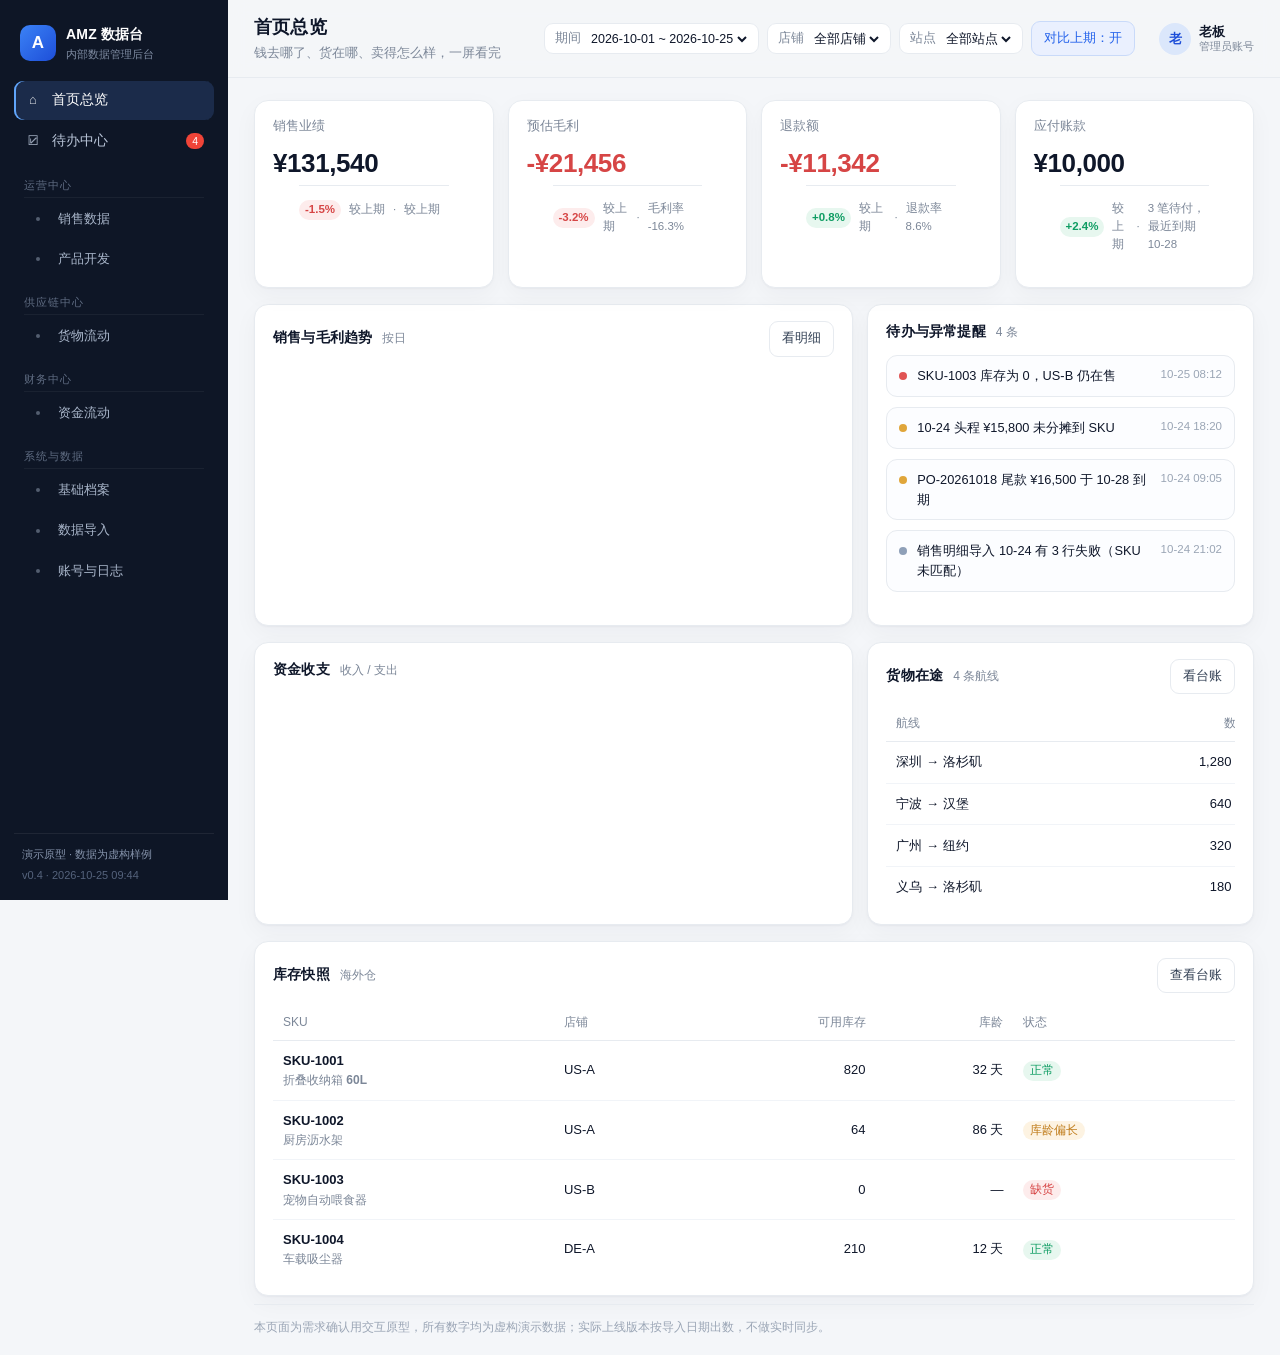
==== AMZ-数据台-原型.html @ b680d8ed "feat: 菜单按客户截图重组（首页总览/待办中心/运营/供应链/财务/系统与数据）+ 待办中心页" ====
<!DOCTYPE html>
<html lang="zh-CN">
<head>
<meta charset="UTF-8" />
<meta name="viewport" content="width=device-width, initial-scale=1" />
<title>AMZ 数据台 · 交互原型</title>
<link rel="icon" href="data:image/svg+xml,%3Csvg xmlns='http://www.w3.org/2000/svg' viewBox='0 0 64 64'%3E%3Crect width='64' height='64' rx='14' fill='%232563eb'/%3E%3Ctext x='32' y='44' font-size='34' font-family='-apple-system,sans-serif' font-weight='700' fill='white' text-anchor='middle'%3EA%3C/text%3E%3C/svg%3E" />
<style>
:root {
  --bg: #f4f6f9;
  --card: #ffffff;
  --ink: #0f172a;
  --ink-2: #334155;
  --muted: #7c8798;
  --line: #e7ebf0;
  --brand: #2563eb;
  --brand-soft: #eaf0fe;
  --good: #0f9d63;
  --good-soft: #e7f7ef;
  --bad: #d64545;
  --bad-soft: #fdecec;
  --warn: #c07d1c;
  --warn-soft: #fdf3e2;
  --radius: 14px;
  --shadow: 0 1px 2px rgba(15, 23, 42, .04), 0 8px 24px rgba(15, 23, 42, .04);
}

* { box-sizing: border-box; }
html, body { margin: 0; padding: 0; }
body {
  background: var(--bg);
  color: var(--ink);
  font: 14px/1.55 -apple-system, BlinkMacSystemFont, "PingFang SC", "Hiragino Sans GB", "Microsoft YaHei", "Segoe UI", sans-serif;
  -webkit-font-smoothing: antialiased;
}
a { color: inherit; text-decoration: none; }
button, select { font: inherit; }

.app { display: flex; min-height: 100vh; }

/* ---------- sidebar ---------- */
.sidebar {
  width: 228px;
  flex: 0 0 228px;
  background: #0e1626;
  color: #c7d2e4;
  display: flex;
  flex-direction: column;
  padding: 20px 14px 16px;
  position: sticky;
  top: 0;
  height: 100vh;
}
.brand { display: flex; gap: 10px; align-items: center; padding: 4px 6px 18px; }
.brand-mark {
  width: 36px; height: 36px; border-radius: 10px;
  background: linear-gradient(135deg, #3b82f6, #1d4ed8);
  color: #fff; font-weight: 700; display: grid; place-items: center; font-size: 17px;
}
.brand-name { color: #fff; font-weight: 650; letter-spacing: .2px; }
.brand-sub { font-size: 11px; color: #7d8aa0; }

.nav { display: flex; flex-direction: column; gap: 2px; }
.nav-group {
  font-size: 11px; color: #5f6c82; letter-spacing: .12em;
  padding: 16px 10px 6px; text-transform: uppercase;
}
.nav-item {
  display: flex; align-items: center; gap: 10px;
  padding: 9px 10px; border-radius: 9px; color: #b9c5d8; font-size: 13.5px;
  transition: background .15s, color .15s;
}
.nav-item:hover { background: rgba(255,255,255,.05); color: #fff; }
.nav-item.active { background: #1b2b4a; color: #fff; box-shadow: inset 2px 0 0 #60a5fa; }
.nav-ico { width: 18px; text-align: center; opacity: .85; font-size: 13px; }

.sidebar-foot { margin-top: auto; padding: 12px 8px 0; border-top: 1px solid rgba(255,255,255,.07); }
.demo-tag { font-size: 11px; color: #8593ab; }
.ver { font-size: 11px; color: #55637c; margin-top: 4px; }

/* ---------- main ---------- */
.main { flex: 1; min-width: 0; display: flex; flex-direction: column; }

.topbar {
  position: sticky; top: 0; z-index: 20;
  display: flex; align-items: center; gap: 18px; flex-wrap: wrap;
  padding: 14px 26px;
  background: rgba(244, 246, 249, .86);
  backdrop-filter: blur(10px);
  border-bottom: 1px solid var(--line);
}
.page-title h1 { margin: 0; font-size: 18px; letter-spacing: .2px; }
.page-title p { margin: 2px 0 0; color: var(--muted); font-size: 12.5px; }

.filters { display: flex; align-items: center; gap: 8px; margin-left: auto; flex-wrap: wrap; }
.filter {
  display: flex; align-items: center; gap: 6px;
  background: #fff; border: 1px solid var(--line); border-radius: 9px;
  padding: 5px 8px 5px 10px; font-size: 12.5px; color: var(--muted);
}
.filter select { border: 0; outline: 0; background: transparent; color: var(--ink); font-size: 12.5px; }
.btn {
  border: 1px solid var(--line); background: #fff; color: var(--ink-2);
  padding: 7px 12px; border-radius: 9px; cursor: pointer; font-size: 12.5px;
}
.btn:hover { border-color: #cfd8e3; }
.btn.ghost.on { background: var(--brand-soft); border-color: #c9daf9; color: var(--brand); }
.btn.primary { background: var(--brand); border-color: var(--brand); color: #fff; }

.user { display: flex; align-items: center; gap: 8px; padding-left: 6px; }
.avatar {
  width: 32px; height: 32px; border-radius: 50%; background: #dbe7fb; color: #1d4ed8;
  display: grid; place-items: center; font-weight: 600; font-size: 13px;
}
.user-meta { display: flex; flex-direction: column; line-height: 1.2; }
.user-meta b { font-size: 12.5px; }
.user-meta span { font-size: 11px; color: var(--muted); }

.view { padding: 22px 26px 8px; display: flex; flex-direction: column; gap: 16px; }
.foot { margin: auto 26px 0; padding: 14px 0 18px; color: #9aa5b5; font-size: 11.5px; border-top: 1px solid var(--line); }

/* ---------- cards ---------- */
.card {
  background: var(--card); border: 1px solid var(--line); border-radius: var(--radius);
  box-shadow: var(--shadow); padding: 16px 18px;
}
.card-head { display: flex; align-items: baseline; gap: 10px; margin-bottom: 12px; }
.card-head h2 { margin: 0; font-size: 14px; letter-spacing: .2px; }
.card-head .sub { color: var(--muted); font-size: 12px; }
.card-head .right { margin-left: auto; display: flex; gap: 8px; }

.grid { display: grid; gap: 14px; }
.g4 { grid-template-columns: repeat(4, minmax(0, 1fr)); }
.g3 { grid-template-columns: repeat(3, minmax(0, 1fr)); }
.g2 { grid-template-columns: 1.55fr 1fr; }
.g2e { grid-template-columns: 1fr 1fr; }

/* ---------- kpi ---------- */
.kpi { position: relative; overflow: hidden; }
.kpi .label { color: var(--muted); font-size: 12.5px; display: flex; align-items: center; gap: 6px; }
.kpi .value { font-size: 26px; font-weight: 650; letter-spacing: -.4px; margin: 6px 0 2px; font-variant-numeric: tabular-nums; }
.kpi .value.neg { color: var(--bad); }
.kpi .foot { color: var(--muted); font-size: 11.5px; display: flex; gap: 8px; align-items: center; }
.delta { font-size: 11.5px; padding: 1px 6px; border-radius: 999px; font-weight: 600; }
.delta.up { color: var(--good); background: var(--good-soft); }
.delta.down { color: var(--bad); background: var(--bad-soft); }
.kpi .spark { position: absolute; right: 14px; bottom: 12px; opacity: .5; }

/* ---------- charts ---------- */
.chart-wrap { position: relative; width: 100%; height: 240px; }
.chart-wrap.sm { height: 190px; }

/* ---------- table ---------- */
.table { width: 100%; border-collapse: collapse; font-size: 13px; }
.table th {
  text-align: left; font-weight: 500; color: var(--muted); font-size: 12px;
  padding: 8px 10px; border-bottom: 1px solid var(--line); white-space: nowrap;
}
.table td { padding: 10px; border-bottom: 1px solid #f1f4f8; vertical-align: middle; }
.table tr:last-child td { border-bottom: 0; }
.table tr:hover td { background: #fafbfd; }
.table .num { text-align: right; font-variant-numeric: tabular-nums; white-space: nowrap; }
.table .name { font-weight: 550; }
.table .muted { color: var(--muted); font-size: 12px; }

.badge { display: inline-block; padding: 1px 7px; border-radius: 999px; font-size: 11.5px; white-space: nowrap; }
.badge.green { background: var(--good-soft); color: var(--good); }
.badge.red { background: var(--bad-soft); color: var(--bad); }
.badge.amber { background: var(--warn-soft); color: var(--warn); }
.badge.blue { background: var(--brand-soft); color: var(--brand); }
.badge.gray { background: #eef1f5; color: #64748b; }

/* ---------- misc ---------- */
.toolbar { display: flex; gap: 8px; align-items: center; margin-bottom: 12px; flex-wrap: wrap; }
.search {
  border: 1px solid var(--line); background: #fff; border-radius: 9px;
  padding: 7px 10px; font-size: 12.5px; width: 220px; outline: 0;
}
.search:focus { border-color: #b9cdf3; box-shadow: 0 0 0 3px #eaf0fe; }
.tabs { display: flex; gap: 4px; background: #eef1f6; padding: 3px; border-radius: 10px; }
.tab { border: 0; background: transparent; padding: 6px 12px; border-radius: 8px; cursor: pointer; color: var(--muted); font-size: 12.5px; }
.tab.active { background: #fff; color: var(--ink); box-shadow: 0 1px 2px rgba(15,23,42,.08); }

.todo { display: flex; flex-direction: column; gap: 10px; }
.todo-item { display: flex; gap: 10px; padding: 10px 12px; border: 1px solid var(--line); border-radius: 11px; background: #fcfdff; }
.todo-item .dot { width: 8px; height: 8px; border-radius: 50%; margin-top: 6px; flex: 0 0 8px; }
.dot.high { background: #e05454; }
.dot.mid { background: #e0a63a; }
.dot.low { background: #8fa0b8; }
.todo-item .txt { font-size: 12.8px; }
.todo-item .tm { margin-left: auto; color: #9aa5b5; font-size: 11.5px; white-space: nowrap; }

.progress { height: 6px; background: #eef1f6; border-radius: 999px; overflow: hidden; }
.progress > i { display: block; height: 100%; background: linear-gradient(90deg, #60a5fa, #2563eb); }

.mini-list { display: flex; flex-direction: column; gap: 12px; }
.mini-row { display: flex; align-items: center; gap: 10px; }
.mini-row .k { width: 116px; color: var(--ink-2); font-size: 12.5px; }
.mini-row .bar { flex: 1; height: 8px; background: #eef1f6; border-radius: 999px; overflow: hidden; }
.mini-row .bar > i { display: block; height: 100%; background: #93b4f5; border-radius: 999px; }
.mini-row .v { width: 62px; text-align: right; font-size: 12px; color: var(--muted); font-variant-numeric: tabular-nums; }

.dropzone {
  border: 1.5px dashed #c7d3e4; border-radius: 12px; background: #fbfcfe;
  padding: 26px; text-align: center; color: var(--muted); font-size: 13px;
}
.dropzone b { color: var(--ink); }
.tpl { display: flex; align-items: center; gap: 10px; padding: 10px 0; border-bottom: 1px solid #f1f4f8; font-size: 13px; }
.tpl:last-child { border-bottom: 0; }
.tpl .ico { width: 28px; height: 28px; border-radius: 8px; background: var(--brand-soft); color: var(--brand); display: grid; place-items: center; font-size: 13px; }

.note { background: #fff9ec; border: 1px solid #f4e2bd; color: #8a6416; border-radius: 10px; padding: 10px 12px; font-size: 12.5px; }
.hr { height: 1px; background: var(--line); margin: 14px 0; }
.right { margin-left: auto; }
.mono { font-variant-numeric: tabular-nums; }

@media (max-width: 1180px) {
  .g4 { grid-template-columns: repeat(2, minmax(0, 1fr)); }
  .g2 { grid-template-columns: 1fr; }
  .g2e { grid-template-columns: 1fr; }
}
@media (max-width: 860px) {
  .sidebar { display: none; }
  .topbar { padding: 12px 16px; }
  .view { padding: 16px; }
  .g3 { grid-template-columns: 1fr; }
  .g4 { grid-template-columns: 1fr; }
  .filters { margin-left: 0; }
}

/* ---------- 列表操作 ---------- */
.row-actions { display: flex; gap: 10px; justify-content: flex-end; }
.link {
  border: 0; background: none; color: var(--brand); cursor: pointer;
  font-size: 12.5px; padding: 2px 0;
}
.link:hover { text-decoration: underline; }
.link.danger { color: var(--bad); }
.empty { text-align: center; color: var(--muted); padding: 26px 0 !important; }

.card-head .right { display: flex; gap: 8px; align-items: center; flex-wrap: wrap; }
.card-head .right .search { width: 190px; }

/* ---------- tabs ---------- */
.tabs .cnt { color: #94a3b8; font-size: 11.5px; margin-left: 4px; }

/* ---------- 抽屉表单 ---------- */
body.locked { overflow: hidden; }
.drawer-mask {
  position: fixed; inset: 0; background: rgba(15, 23, 42, .32);
  z-index: 60; animation: fade .18s ease;
}
.drawer {
  position: fixed; top: 0; right: 0; bottom: 0; width: 460px; max-width: 92vw;
  background: #fff; z-index: 61; display: flex; flex-direction: column;
  box-shadow: -12px 0 40px rgba(15, 23, 42, .16); animation: slide .22s ease;
}
.drawer header {
  display: flex; align-items: flex-start; justify-content: space-between;
  padding: 18px 20px 14px; border-bottom: 1px solid var(--line);
}
.drawer h3 { margin: 0 0 2px; font-size: 15.5px; }
.drawer .x {
  border: 0; background: #f1f4f8; width: 30px; height: 30px; border-radius: 8px;
  font-size: 18px; line-height: 1; color: #64748b; cursor: pointer;
}
.drawer form { display: flex; flex-direction: column; flex: 1; min-height: 0; }
.drawer .form-body { padding: 16px 20px; overflow-y: auto; display: flex; flex-direction: column; gap: 12px; }
.drawer footer {
  padding: 12px 20px; border-top: 1px solid var(--line);
  display: flex; justify-content: flex-end; gap: 8px; background: #fbfcfe;
}
.field { display: flex; flex-direction: column; gap: 5px; }
.field > span { font-size: 12.5px; color: var(--ink-2); }
.field i { color: var(--bad); font-style: normal; margin-left: 2px; }
.field input, .field select {
  border: 1px solid var(--line); border-radius: 9px; padding: 9px 11px;
  font-size: 13px; outline: 0; background: #fff; color: var(--ink);
}
.field input:focus, .field select:focus { border-color: #b9cdf3; box-shadow: 0 0 0 3px #eaf0fe; }

@keyframes fade { from { opacity: 0 } to { opacity: 1 } }
@keyframes slide { from { transform: translateX(24px); opacity: .6 } to { transform: none; opacity: 1 } }

/* ---------- toast ---------- */
#toast {
  position: fixed; left: 50%; bottom: 28px; transform: translate(-50%, 10px);
  background: #111c2e; color: #fff; padding: 10px 16px; border-radius: 10px;
  font-size: 13px; opacity: 0; pointer-events: none; transition: all .2s ease; z-index: 80;
  box-shadow: 0 10px 30px rgba(15, 23, 42, .25);
}
#toast.show { opacity: 1; transform: translate(-50%, 0); }

/* ---------- 导入向导 ---------- */
.steps { display: flex; gap: 8px; margin-bottom: 14px; flex-wrap: wrap; }
.step {
  font-size: 12px; color: var(--muted); background: #f2f5f9;
  padding: 5px 10px; border-radius: 999px;
}
.step.on { background: var(--brand-soft); color: var(--brand); font-weight: 600; }
.step.done { background: var(--good-soft); color: var(--good); }
.choice-grid { display: grid; grid-template-columns: repeat(2, minmax(0, 1fr)); gap: 10px; }
.choice {
  display: flex; justify-content: space-between; align-items: center;
  border: 1px solid var(--line); background: #fff; border-radius: 11px;
  padding: 14px 14px; font-size: 13.5px; cursor: pointer; color: var(--ink);
}
.choice:hover { border-color: #c9d8f1; }
.choice.on { border-color: var(--brand); box-shadow: 0 0 0 3px #eaf0fe; background: #fbfdff; }
.choice .muted { font-size: 11.5px; }

.stat { background: #f8fafc; border: 1px solid var(--line); border-radius: 11px; padding: 12px 14px; }
.stat b { display: block; font-size: 22px; margin-top: 2px; font-variant-numeric: tabular-nums; }
.stat b.ok { color: var(--good); }
.stat b.err { color: var(--bad); }

.done-box { display: flex; gap: 14px; align-items: center; padding: 18px; background: #f6fbf8; border: 1px solid #d8efe3; border-radius: 12px; }
.done-ico {
  width: 42px; height: 42px; border-radius: 50%; background: var(--good-soft);
  color: var(--good); display: grid; place-items: center; font-size: 20px; font-weight: 700;
}

@media (max-width: 720px) {
  .choice-grid { grid-template-columns: 1fr; }
  .drawer { width: 100%; }
}

/* ---------- 移动端可用性（原型评审常发生在手机上） ---------- */
.table-scroll { width: 100%; overflow-x: auto; -webkit-overflow-scrolling: touch; }
.table-scroll table { min-width: 720px; }

@media (max-width: 860px) {
  .app { display: block; }
  .sidebar {
    display: flex; position: sticky; top: 0; z-index: 50;
    width: 100%; height: auto; flex: none;
    padding: 8px 10px 10px;
  }
  .brand { padding: 2px 4px 8px; }
  .brand-sub { display: none; }
  .nav { flex-direction: row; overflow-x: auto; gap: 6px; padding-bottom: 2px; }
  .nav::-webkit-scrollbar { display: none; }
  .nav-group { display: none; }
  .nav-item {
    white-space: nowrap; padding: 7px 11px; font-size: 13px;
    background: rgba(255, 255, 255, .06); border-radius: 999px;
  }
  .nav-item.active { background: #1b2b4a; box-shadow: none; }
  .sidebar-foot { display: none; }

  .topbar { position: static; padding: 10px 12px; gap: 10px; }
  .page-title h1 { font-size: 16px; }
  .page-title p { font-size: 12px; }
  .filters { width: 100%; gap: 6px; }
  .filter { flex: 1 1 auto; padding: 4px 8px; }
  .filter select { width: 100%; }
  .user { display: none; }

  .view { padding: 12px 12px 4px; gap: 12px; }
  .card { padding: 12px 12px 10px; border-radius: 12px; }
  .card-head { flex-wrap: wrap; gap: 6px; margin-bottom: 10px; }
  .card-head .right { margin-left: 0; width: 100%; }
  .card-head .right .search { width: 100%; }
  .g4 { grid-template-columns: repeat(2, minmax(0, 1fr)); gap: 10px; }
  .kpi .value { font-size: 19px; }
  .kpi .foot { font-size: 11px; }
  .chart-wrap { height: 190px; }
  .chart-wrap.sm { height: 170px; }
  .foot { margin: 0 12px; font-size: 11px; }
  .search { width: 100%; }
  .toolbar { gap: 6px; }
}

@media (max-width: 420px) {
  .g4 { grid-template-columns: 1fr; }
}

/* flex 子项默认 min-width:auto 会被宽表格撑开，导致整页横向溢出 */
.view, .card, .grid > * { min-width: 0; }
.table-scroll { max-width: 100%; }

/* ---------- 侧栏分组（对齐客户截图：运营/供应链/财务/系统与数据） ---------- */
.nav-title {
  font-size: 11px; color: #5f6c82; letter-spacing: .08em;
  padding: 14px 10px 4px; position: relative;
}
.nav-title::after {
  content: ""; position: absolute; left: 10px; right: 10px; bottom: 0;
  height: 1px; background: rgba(255, 255, 255, .05);
}
.nav-item.sub { padding-left: 22px; font-size: 13px; color: #a9b6ca; }
.nav-item.sub::before {
  content: ""; width: 4px; height: 4px; border-radius: 50%;
  background: currentColor; opacity: .45; margin-right: 8px;
}
.nav-item.sub.active::before { opacity: 1; background: #60a5fa; }
.nav-badge {
  margin-left: auto; background: #f04438; color: #fff;
  font-size: 10.5px; line-height: 16px; padding: 0 6px; border-radius: 999px;
}
@media (max-width: 860px) {
  .nav-title { display: none; }
  .nav-item.sub { padding-left: 11px; color: #c7d2e4; font-size: 13px; }
  .nav-item.sub::before { display: none; }
  .nav-badge { margin-left: 6px; }
}

</style>
<script>
/**
 * Skipped minification because the original files appears to be already minified.
 * Original file: /npm/chart.js@4.4.1/dist/chart.umd.js
 *
 * Do NOT use SRI with dynamically generated files! More information: https://www.jsdelivr.com/using-sri-with-dynamic-files
 */
/*!
 * Chart.js v4.4.1
 * https://www.chartjs.org
 * (c) 2023 Chart.js Contributors
 * Released under the MIT License
 */
!function(t,e){"object"==typeof exports&&"undefined"!=typeof module?module.exports=e():"function"==typeof define&&define.amd?define(e):(t="undefined"!=typeof globalThis?globalThis:t||self).Chart=e()}(this,(function(){"use strict";var t=Object.freeze({__proto__:null,get Colors(){return Go},get Decimation(){return Qo},get Filler(){return ma},get Legend(){return ya},get SubTitle(){return ka},get Title(){return Ma},get Tooltip(){return Ba}});function e(){}const i=(()=>{let t=0;return()=>t++})();function s(t){return null==t}function n(t){if(Array.isArray&&Array.isArray(t))return!0;const e=Object.prototype.toString.call(t);return"[object"===e.slice(0,7)&&"Array]"===e.slice(-6)}function o(t){return null!==t&&"[object Object]"===Object.prototype.toString.call(t)}function a(t){return("number"==typeof t||t instanceof Number)&&isFinite(+t)}function r(t,e){return a(t)?t:e}function l(t,e){return void 0===t?e:t}const h=(t,e)=>"string"==typeof t&&t.endsWith("%")?parseFloat(t)/100:+t/e,c=(t,e)=>"string"==typeof t&&t.endsWith("%")?parseFloat(t)/100*e:+t;function d(t,e,i){if(t&&"function"==typeof t.call)return t.apply(i,e)}function u(t,e,i,s){let a,r,l;if(n(t))if(r=t.length,s)for(a=r-1;a>=0;a--)e.call(i,t[a],a);else for(a=0;a<r;a++)e.call(i,t[a],a);else if(o(t))for(l=Object.keys(t),r=l.length,a=0;a<r;a++)e.call(i,t[l[a]],l[a])}function f(t,e){let i,s,n,o;if(!t||!e||t.length!==e.length)return!1;for(i=0,s=t.length;i<s;++i)if(n=t[i],o=e[i],n.datasetIndex!==o.datasetIndex||n.index!==o.index)return!1;return!0}function g(t){if(n(t))return t.map(g);if(o(t)){const e=Object.create(null),i=Object.keys(t),s=i.length;let n=0;for(;n<s;++n)e[i[n]]=g(t[i[n]]);return e}return t}function p(t){return-1===["__proto__","prototype","constructor"].indexOf(t)}function m(t,e,i,s){if(!p(t))return;const n=e[t],a=i[t];o(n)&&o(a)?b(n,a,s):e[t]=g(a)}function b(t,e,i){const s=n(e)?e:[e],a=s.length;if(!o(t))return t;const r=(i=i||{}).merger||m;let l;for(let e=0;e<a;++e){if(l=s[e],!o(l))continue;const n=Object.keys(l);for(let e=0,s=n.length;e<s;++e)r(n[e],t,l,i)}return t}function x(t,e){return b(t,e,{merger:_})}function _(t,e,i){if(!p(t))return;const s=e[t],n=i[t];o(s)&&o(n)?x(s,n):Object.prototype.hasOwnProperty.call(e,t)||(e[t]=g(n))}const y={"":t=>t,x:t=>t.x,y:t=>t.y};function v(t){const e=t.split("."),i=[];let s="";for(const t of e)s+=t,s.endsWith("\\")?s=s.slice(0,-1)+".":(i.push(s),s="");return i}function M(t,e){const i=y[e]||(y[e]=function(t){const e=v(t);return t=>{for(const i of e){if(""===i)break;t=t&&t[i]}return t}}(e));return i(t)}function w(t){return t.charAt(0).toUpperCase()+t.slice(1)}const k=t=>void 0!==t,S=t=>"function"==typeof t,P=(t,e)=>{if(t.size!==e.size)return!1;for(const i of t)if(!e.has(i))return!1;return!0};function D(t){return"mouseup"===t.type||"click"===t.type||"contextmenu"===t.type}const C=Math.PI,O=2*C,A=O+C,T=Number.POSITIVE_INFINITY,L=C/180,E=C/2,R=C/4,I=2*C/3,z=Math.log10,F=Math.sign;function V(t,e,i){return Math.abs(t-e)<i}function B(t){const e=Math.round(t);t=V(t,e,t/1e3)?e:t;const i=Math.pow(10,Math.floor(z(t))),s=t/i;return(s<=1?1:s<=2?2:s<=5?5:10)*i}function W(t){const e=[],i=Math.sqrt(t);let s;for(s=1;s<i;s++)t%s==0&&(e.push(s),e.push(t/s));return i===(0|i)&&e.push(i),e.sort(((t,e)=>t-e)).pop(),e}function N(t){return!isNaN(parseFloat(t))&&isFinite(t)}function H(t,e){const i=Math.round(t);return i-e<=t&&i+e>=t}function j(t,e,i){let s,n,o;for(s=0,n=t.length;s<n;s++)o=t[s][i],isNaN(o)||(e.min=Math.min(e.min,o),e.max=Math.max(e.max,o))}function $(t){return t*(C/180)}function Y(t){return t*(180/C)}function U(t){if(!a(t))return;let e=1,i=0;for(;Math.round(t*e)/e!==t;)e*=10,i++;return i}function X(t,e){const i=e.x-t.x,s=e.y-t.y,n=Math.sqrt(i*i+s*s);let o=Math.atan2(s,i);return o<-.5*C&&(o+=O),{angle:o,distance:n}}function q(t,e){return Math.sqrt(Math.pow(e.x-t.x,2)+Math.pow(e.y-t.y,2))}function K(t,e){return(t-e+A)%O-C}function G(t){return(t%O+O)%O}function Z(t,e,i,s){const n=G(t),o=G(e),a=G(i),r=G(o-n),l=G(a-n),h=G(n-o),c=G(n-a);return n===o||n===a||s&&o===a||r>l&&h<c}function J(t,e,i){return Math.max(e,Math.min(i,t))}function Q(t){return J(t,-32768,32767)}function tt(t,e,i,s=1e-6){return t>=Math.min(e,i)-s&&t<=Math.max(e,i)+s}function et(t,e,i){i=i||(i=>t[i]<e);let s,n=t.length-1,o=0;for(;n-o>1;)s=o+n>>1,i(s)?o=s:n=s;return{lo:o,hi:n}}const it=(t,e,i,s)=>et(t,i,s?s=>{const n=t[s][e];return n<i||n===i&&t[s+1][e]===i}:s=>t[s][e]<i),st=(t,e,i)=>et(t,i,(s=>t[s][e]>=i));function nt(t,e,i){let s=0,n=t.length;for(;s<n&&t[s]<e;)s++;for(;n>s&&t[n-1]>i;)n--;return s>0||n<t.length?t.slice(s,n):t}const ot=["push","pop","shift","splice","unshift"];function at(t,e){t._chartjs?t._chartjs.listeners.push(e):(Object.defineProperty(t,"_chartjs",{configurable:!0,enumerable:!1,value:{listeners:[e]}}),ot.forEach((e=>{const i="_onData"+w(e),s=t[e];Object.defineProperty(t,e,{configurable:!0,enumerable:!1,value(...e){const n=s.apply(this,e);return t._chartjs.listeners.forEach((t=>{"function"==typeof t[i]&&t[i](...e)})),n}})})))}function rt(t,e){const i=t._chartjs;if(!i)return;const s=i.listeners,n=s.indexOf(e);-1!==n&&s.splice(n,1),s.length>0||(ot.forEach((e=>{delete t[e]})),delete t._chartjs)}function lt(t){const e=new Set(t);return e.size===t.length?t:Array.from(e)}const ht="undefined"==typeof window?function(t){return t()}:window.requestAnimationFrame;function ct(t,e){let i=[],s=!1;return function(...n){i=n,s||(s=!0,ht.call(window,(()=>{s=!1,t.apply(e,i)})))}}function dt(t,e){let i;return function(...s){return e?(clearTimeout(i),i=setTimeout(t,e,s)):t.apply(this,s),e}}const ut=t=>"start"===t?"left":"end"===t?"right":"center",ft=(t,e,i)=>"start"===t?e:"end"===t?i:(e+i)/2,gt=(t,e,i,s)=>t===(s?"left":"right")?i:"center"===t?(e+i)/2:e;function pt(t,e,i){const s=e.length;let n=0,o=s;if(t._sorted){const{iScale:a,_parsed:r}=t,l=a.axis,{min:h,max:c,minDefined:d,maxDefined:u}=a.getUserBounds();d&&(n=J(Math.min(it(r,l,h).lo,i?s:it(e,l,a.getPixelForValue(h)).lo),0,s-1)),o=u?J(Math.max(it(r,a.axis,c,!0).hi+1,i?0:it(e,l,a.getPixelForValue(c),!0).hi+1),n,s)-n:s-n}return{start:n,count:o}}function mt(t){const{xScale:e,yScale:i,_scaleRanges:s}=t,n={xmin:e.min,xmax:e.max,ymin:i.min,ymax:i.max};if(!s)return t._scaleRanges=n,!0;const o=s.xmin!==e.min||s.xmax!==e.max||s.ymin!==i.min||s.ymax!==i.max;return Object.assign(s,n),o}class bt{constructor(){this._request=null,this._charts=new Map,this._running=!1,this._lastDate=void 0}_notify(t,e,i,s){const n=e.listeners[s],o=e.duration;n.forEach((s=>s({chart:t,initial:e.initial,numSteps:o,currentStep:Math.min(i-e.start,o)})))}_refresh(){this._request||(this._running=!0,this._request=ht.call(window,(()=>{this._update(),this._request=null,this._running&&this._refresh()})))}_update(t=Date.now()){let e=0;this._charts.forEach(((i,s)=>{if(!i.running||!i.items.length)return;const n=i.items;let o,a=n.length-1,r=!1;for(;a>=0;--a)o=n[a],o._active?(o._total>i.duration&&(i.duration=o._total),o.tick(t),r=!0):(n[a]=n[n.length-1],n.pop());r&&(s.draw(),this._notify(s,i,t,"progress")),n.length||(i.running=!1,this._notify(s,i,t,"complete"),i.initial=!1),e+=n.length})),this._lastDate=t,0===e&&(this._running=!1)}_getAnims(t){const e=this._charts;let i=e.get(t);return i||(i={running:!1,initial:!0,items:[],listeners:{complete:[],progress:[]}},e.set(t,i)),i}listen(t,e,i){this._getAnims(t).listeners[e].push(i)}add(t,e){e&&e.length&&this._getAnims(t).items.push(...e)}has(t){return this._getAnims(t).items.length>0}start(t){const e=this._charts.get(t);e&&(e.running=!0,e.start=Date.now(),e.duration=e.items.reduce(((t,e)=>Math.max(t,e._duration)),0),this._refresh())}running(t){if(!this._running)return!1;const e=this._charts.get(t);return!!(e&&e.running&&e.items.length)}stop(t){const e=this._charts.get(t);if(!e||!e.items.length)return;const i=e.items;let s=i.length-1;for(;s>=0;--s)i[s].cancel();e.items=[],this._notify(t,e,Date.now(),"complete")}remove(t){return this._charts.delete(t)}}var xt=new bt;
/*!
 * @kurkle/color v0.3.2
 * https://github.com/kurkle/color#readme
 * (c) 2023 Jukka Kurkela
 * Released under the MIT License
 */function _t(t){return t+.5|0}const yt=(t,e,i)=>Math.max(Math.min(t,i),e);function vt(t){return yt(_t(2.55*t),0,255)}function Mt(t){return yt(_t(255*t),0,255)}function wt(t){return yt(_t(t/2.55)/100,0,1)}function kt(t){return yt(_t(100*t),0,100)}const St={0:0,1:1,2:2,3:3,4:4,5:5,6:6,7:7,8:8,9:9,A:10,B:11,C:12,D:13,E:14,F:15,a:10,b:11,c:12,d:13,e:14,f:15},Pt=[..."0123456789ABCDEF"],Dt=t=>Pt[15&t],Ct=t=>Pt[(240&t)>>4]+Pt[15&t],Ot=t=>(240&t)>>4==(15&t);function At(t){var e=(t=>Ot(t.r)&&Ot(t.g)&&Ot(t.b)&&Ot(t.a))(t)?Dt:Ct;return t?"#"+e(t.r)+e(t.g)+e(t.b)+((t,e)=>t<255?e(t):"")(t.a,e):void 0}const Tt=/^(hsla?|hwb|hsv)\(\s*([-+.e\d]+)(?:deg)?[\s,]+([-+.e\d]+)%[\s,]+([-+.e\d]+)%(?:[\s,]+([-+.e\d]+)(%)?)?\s*\)$/;function Lt(t,e,i){const s=e*Math.min(i,1-i),n=(e,n=(e+t/30)%12)=>i-s*Math.max(Math.min(n-3,9-n,1),-1);return[n(0),n(8),n(4)]}function Et(t,e,i){const s=(s,n=(s+t/60)%6)=>i-i*e*Math.max(Math.min(n,4-n,1),0);return[s(5),s(3),s(1)]}function Rt(t,e,i){const s=Lt(t,1,.5);let n;for(e+i>1&&(n=1/(e+i),e*=n,i*=n),n=0;n<3;n++)s[n]*=1-e-i,s[n]+=e;return s}function It(t){const e=t.r/255,i=t.g/255,s=t.b/255,n=Math.max(e,i,s),o=Math.min(e,i,s),a=(n+o)/2;let r,l,h;return n!==o&&(h=n-o,l=a>.5?h/(2-n-o):h/(n+o),r=function(t,e,i,s,n){return t===n?(e-i)/s+(e<i?6:0):e===n?(i-t)/s+2:(t-e)/s+4}(e,i,s,h,n),r=60*r+.5),[0|r,l||0,a]}function zt(t,e,i,s){return(Array.isArray(e)?t(e[0],e[1],e[2]):t(e,i,s)).map(Mt)}function Ft(t,e,i){return zt(Lt,t,e,i)}function Vt(t){return(t%360+360)%360}function Bt(t){const e=Tt.exec(t);let i,s=255;if(!e)return;e[5]!==i&&(s=e[6]?vt(+e[5]):Mt(+e[5]));const n=Vt(+e[2]),o=+e[3]/100,a=+e[4]/100;return i="hwb"===e[1]?function(t,e,i){return zt(Rt,t,e,i)}(n,o,a):"hsv"===e[1]?function(t,e,i){return zt(Et,t,e,i)}(n,o,a):Ft(n,o,a),{r:i[0],g:i[1],b:i[2],a:s}}const Wt={x:"dark",Z:"light",Y:"re",X:"blu",W:"gr",V:"medium",U:"slate",A:"ee",T:"ol",S:"or",B:"ra",C:"lateg",D:"ights",R:"in",Q:"turquois",E:"hi",P:"ro",O:"al",N:"le",M:"de",L:"yello",F:"en",K:"ch",G:"arks",H:"ea",I:"ightg",J:"wh"},Nt={OiceXe:"f0f8ff",antiquewEte:"faebd7",aqua:"ffff",aquamarRe:"7fffd4",azuY:"f0ffff",beige:"f5f5dc",bisque:"ffe4c4",black:"0",blanKedOmond:"ffebcd",Xe:"ff",XeviTet:"8a2be2",bPwn:"a52a2a",burlywood:"deb887",caMtXe:"5f9ea0",KartYuse:"7fff00",KocTate:"d2691e",cSO:"ff7f50",cSnflowerXe:"6495ed",cSnsilk:"fff8dc",crimson:"dc143c",cyan:"ffff",xXe:"8b",xcyan:"8b8b",xgTMnPd:"b8860b",xWay:"a9a9a9",xgYF:"6400",xgYy:"a9a9a9",xkhaki:"bdb76b",xmagFta:"8b008b",xTivegYF:"556b2f",xSange:"ff8c00",xScEd:"9932cc",xYd:"8b0000",xsOmon:"e9967a",xsHgYF:"8fbc8f",xUXe:"483d8b",xUWay:"2f4f4f",xUgYy:"2f4f4f",xQe:"ced1",xviTet:"9400d3",dAppRk:"ff1493",dApskyXe:"bfff",dimWay:"696969",dimgYy:"696969",dodgerXe:"1e90ff",fiYbrick:"b22222",flSOwEte:"fffaf0",foYstWAn:"228b22",fuKsia:"ff00ff",gaRsbSo:"dcdcdc",ghostwEte:"f8f8ff",gTd:"ffd700",gTMnPd:"daa520",Way:"808080",gYF:"8000",gYFLw:"adff2f",gYy:"808080",honeyMw:"f0fff0",hotpRk:"ff69b4",RdianYd:"cd5c5c",Rdigo:"4b0082",ivSy:"fffff0",khaki:"f0e68c",lavFMr:"e6e6fa",lavFMrXsh:"fff0f5",lawngYF:"7cfc00",NmoncEffon:"fffacd",ZXe:"add8e6",ZcSO:"f08080",Zcyan:"e0ffff",ZgTMnPdLw:"fafad2",ZWay:"d3d3d3",ZgYF:"90ee90",ZgYy:"d3d3d3",ZpRk:"ffb6c1",ZsOmon:"ffa07a",ZsHgYF:"20b2aa",ZskyXe:"87cefa",ZUWay:"778899",ZUgYy:"778899",ZstAlXe:"b0c4de",ZLw:"ffffe0",lime:"ff00",limegYF:"32cd32",lRF:"faf0e6",magFta:"ff00ff",maPon:"800000",VaquamarRe:"66cdaa",VXe:"cd",VScEd:"ba55d3",VpurpN:"9370db",VsHgYF:"3cb371",VUXe:"7b68ee",VsprRggYF:"fa9a",VQe:"48d1cc",VviTetYd:"c71585",midnightXe:"191970",mRtcYam:"f5fffa",mistyPse:"ffe4e1",moccasR:"ffe4b5",navajowEte:"ffdead",navy:"80",Tdlace:"fdf5e6",Tive:"808000",TivedBb:"6b8e23",Sange:"ffa500",SangeYd:"ff4500",ScEd:"da70d6",pOegTMnPd:"eee8aa",pOegYF:"98fb98",pOeQe:"afeeee",pOeviTetYd:"db7093",papayawEp:"ffefd5",pHKpuff:"ffdab9",peru:"cd853f",pRk:"ffc0cb",plum:"dda0dd",powMrXe:"b0e0e6",purpN:"800080",YbeccapurpN:"663399",Yd:"ff0000",Psybrown:"bc8f8f",PyOXe:"4169e1",saddNbPwn:"8b4513",sOmon:"fa8072",sandybPwn:"f4a460",sHgYF:"2e8b57",sHshell:"fff5ee",siFna:"a0522d",silver:"c0c0c0",skyXe:"87ceeb",UXe:"6a5acd",UWay:"708090",UgYy:"708090",snow:"fffafa",sprRggYF:"ff7f",stAlXe:"4682b4",tan:"d2b48c",teO:"8080",tEstN:"d8bfd8",tomato:"ff6347",Qe:"40e0d0",viTet:"ee82ee",JHt:"f5deb3",wEte:"ffffff",wEtesmoke:"f5f5f5",Lw:"ffff00",LwgYF:"9acd32"};let Ht;function jt(t){Ht||(Ht=function(){const t={},e=Object.keys(Nt),i=Object.keys(Wt);let s,n,o,a,r;for(s=0;s<e.length;s++){for(a=r=e[s],n=0;n<i.length;n++)o=i[n],r=r.replace(o,Wt[o]);o=parseInt(Nt[a],16),t[r]=[o>>16&255,o>>8&255,255&o]}return t}(),Ht.transparent=[0,0,0,0]);const e=Ht[t.toLowerCase()];return e&&{r:e[0],g:e[1],b:e[2],a:4===e.length?e[3]:255}}const $t=/^rgba?\(\s*([-+.\d]+)(%)?[\s,]+([-+.e\d]+)(%)?[\s,]+([-+.e\d]+)(%)?(?:[\s,/]+([-+.e\d]+)(%)?)?\s*\)$/;const Yt=t=>t<=.0031308?12.92*t:1.055*Math.pow(t,1/2.4)-.055,Ut=t=>t<=.04045?t/12.92:Math.pow((t+.055)/1.055,2.4);function Xt(t,e,i){if(t){let s=It(t);s[e]=Math.max(0,Math.min(s[e]+s[e]*i,0===e?360:1)),s=Ft(s),t.r=s[0],t.g=s[1],t.b=s[2]}}function qt(t,e){return t?Object.assign(e||{},t):t}function Kt(t){var e={r:0,g:0,b:0,a:255};return Array.isArray(t)?t.length>=3&&(e={r:t[0],g:t[1],b:t[2],a:255},t.length>3&&(e.a=Mt(t[3]))):(e=qt(t,{r:0,g:0,b:0,a:1})).a=Mt(e.a),e}function Gt(t){return"r"===t.charAt(0)?function(t){const e=$t.exec(t);let i,s,n,o=255;if(e){if(e[7]!==i){const t=+e[7];o=e[8]?vt(t):yt(255*t,0,255)}return i=+e[1],s=+e[3],n=+e[5],i=255&(e[2]?vt(i):yt(i,0,255)),s=255&(e[4]?vt(s):yt(s,0,255)),n=255&(e[6]?vt(n):yt(n,0,255)),{r:i,g:s,b:n,a:o}}}(t):Bt(t)}class Zt{constructor(t){if(t instanceof Zt)return t;const e=typeof t;let i;var s,n,o;"object"===e?i=Kt(t):"string"===e&&(o=(s=t).length,"#"===s[0]&&(4===o||5===o?n={r:255&17*St[s[1]],g:255&17*St[s[2]],b:255&17*St[s[3]],a:5===o?17*St[s[4]]:255}:7!==o&&9!==o||(n={r:St[s[1]]<<4|St[s[2]],g:St[s[3]]<<4|St[s[4]],b:St[s[5]]<<4|St[s[6]],a:9===o?St[s[7]]<<4|St[s[8]]:255})),i=n||jt(t)||Gt(t)),this._rgb=i,this._valid=!!i}get valid(){return this._valid}get rgb(){var t=qt(this._rgb);return t&&(t.a=wt(t.a)),t}set rgb(t){this._rgb=Kt(t)}rgbString(){return this._valid?(t=this._rgb)&&(t.a<255?`rgba(${t.r}, ${t.g}, ${t.b}, ${wt(t.a)})`:`rgb(${t.r}, ${t.g}, ${t.b})`):void 0;var t}hexString(){return this._valid?At(this._rgb):void 0}hslString(){return this._valid?function(t){if(!t)return;const e=It(t),i=e[0],s=kt(e[1]),n=kt(e[2]);return t.a<255?`hsla(${i}, ${s}%, ${n}%, ${wt(t.a)})`:`hsl(${i}, ${s}%, ${n}%)`}(this._rgb):void 0}mix(t,e){if(t){const i=this.rgb,s=t.rgb;let n;const o=e===n?.5:e,a=2*o-1,r=i.a-s.a,l=((a*r==-1?a:(a+r)/(1+a*r))+1)/2;n=1-l,i.r=255&l*i.r+n*s.r+.5,i.g=255&l*i.g+n*s.g+.5,i.b=255&l*i.b+n*s.b+.5,i.a=o*i.a+(1-o)*s.a,this.rgb=i}return this}interpolate(t,e){return t&&(this._rgb=function(t,e,i){const s=Ut(wt(t.r)),n=Ut(wt(t.g)),o=Ut(wt(t.b));return{r:Mt(Yt(s+i*(Ut(wt(e.r))-s))),g:Mt(Yt(n+i*(Ut(wt(e.g))-n))),b:Mt(Yt(o+i*(Ut(wt(e.b))-o))),a:t.a+i*(e.a-t.a)}}(this._rgb,t._rgb,e)),this}clone(){return new Zt(this.rgb)}alpha(t){return this._rgb.a=Mt(t),this}clearer(t){return this._rgb.a*=1-t,this}greyscale(){const t=this._rgb,e=_t(.3*t.r+.59*t.g+.11*t.b);return t.r=t.g=t.b=e,this}opaquer(t){return this._rgb.a*=1+t,this}negate(){const t=this._rgb;return t.r=255-t.r,t.g=255-t.g,t.b=255-t.b,this}lighten(t){return Xt(this._rgb,2,t),this}darken(t){return Xt(this._rgb,2,-t),this}saturate(t){return Xt(this._rgb,1,t),this}desaturate(t){return Xt(this._rgb,1,-t),this}rotate(t){return function(t,e){var i=It(t);i[0]=Vt(i[0]+e),i=Ft(i),t.r=i[0],t.g=i[1],t.b=i[2]}(this._rgb,t),this}}function Jt(t){if(t&&"object"==typeof t){const e=t.toString();return"[object CanvasPattern]"===e||"[object CanvasGradient]"===e}return!1}function Qt(t){return Jt(t)?t:new Zt(t)}function te(t){return Jt(t)?t:new Zt(t).saturate(.5).darken(.1).hexString()}const ee=["x","y","borderWidth","radius","tension"],ie=["color","borderColor","backgroundColor"];const se=new Map;function ne(t,e,i){return function(t,e){e=e||{};const i=t+JSON.stringify(e);let s=se.get(i);return s||(s=new Intl.NumberFormat(t,e),se.set(i,s)),s}(e,i).format(t)}const oe={values:t=>n(t)?t:""+t,numeric(t,e,i){if(0===t)return"0";const s=this.chart.options.locale;let n,o=t;if(i.length>1){const e=Math.max(Math.abs(i[0].value),Math.abs(i[i.length-1].value));(e<1e-4||e>1e15)&&(n="scientific"),o=function(t,e){let i=e.length>3?e[2].value-e[1].value:e[1].value-e[0].value;Math.abs(i)>=1&&t!==Math.floor(t)&&(i=t-Math.floor(t));return i}(t,i)}const a=z(Math.abs(o)),r=isNaN(a)?1:Math.max(Math.min(-1*Math.floor(a),20),0),l={notation:n,minimumFractionDigits:r,maximumFractionDigits:r};return Object.assign(l,this.options.ticks.format),ne(t,s,l)},logarithmic(t,e,i){if(0===t)return"0";const s=i[e].significand||t/Math.pow(10,Math.floor(z(t)));return[1,2,3,5,10,15].includes(s)||e>.8*i.length?oe.numeric.call(this,t,e,i):""}};var ae={formatters:oe};const re=Object.create(null),le=Object.create(null);function he(t,e){if(!e)return t;const i=e.split(".");for(let e=0,s=i.length;e<s;++e){const s=i[e];t=t[s]||(t[s]=Object.create(null))}return t}function ce(t,e,i){return"string"==typeof e?b(he(t,e),i):b(he(t,""),e)}class de{constructor(t,e){this.animation=void 0,this.backgroundColor="rgba(0,0,0,0.1)",this.borderColor="rgba(0,0,0,0.1)",this.color="#666",this.datasets={},this.devicePixelRatio=t=>t.chart.platform.getDevicePixelRatio(),this.elements={},this.events=["mousemove","mouseout","click","touchstart","touchmove"],this.font={family:"'Helvetica Neue', 'Helvetica', 'Arial', sans-serif",size:12,style:"normal",lineHeight:1.2,weight:null},this.hover={},this.hoverBackgroundColor=(t,e)=>te(e.backgroundColor),this.hoverBorderColor=(t,e)=>te(e.borderColor),this.hoverColor=(t,e)=>te(e.color),this.indexAxis="x",this.interaction={mode:"nearest",intersect:!0,includeInvisible:!1},this.maintainAspectRatio=!0,this.onHover=null,this.onClick=null,this.parsing=!0,this.plugins={},this.responsive=!0,this.scale=void 0,this.scales={},this.showLine=!0,this.drawActiveElementsOnTop=!0,this.describe(t),this.apply(e)}set(t,e){return ce(this,t,e)}get(t){return he(this,t)}describe(t,e){return ce(le,t,e)}override(t,e){return ce(re,t,e)}route(t,e,i,s){const n=he(this,t),a=he(this,i),r="_"+e;Object.defineProperties(n,{[r]:{value:n[e],writable:!0},[e]:{enumerable:!0,get(){const t=this[r],e=a[s];return o(t)?Object.assign({},e,t):l(t,e)},set(t){this[r]=t}}})}apply(t){t.forEach((t=>t(this)))}}var ue=new de({_scriptable:t=>!t.startsWith("on"),_indexable:t=>"events"!==t,hover:{_fallback:"interaction"},interaction:{_scriptable:!1,_indexable:!1}},[function(t){t.set("animation",{delay:void 0,duration:1e3,easing:"easeOutQuart",fn:void 0,from:void 0,loop:void 0,to:void 0,type:void 0}),t.describe("animation",{_fallback:!1,_indexable:!1,_scriptable:t=>"onProgress"!==t&&"onComplete"!==t&&"fn"!==t}),t.set("animations",{colors:{type:"color",properties:ie},numbers:{type:"number",properties:ee}}),t.describe("animations",{_fallback:"animation"}),t.set("transitions",{active:{animation:{duration:400}},resize:{animation:{duration:0}},show:{animations:{colors:{from:"transparent"},visible:{type:"boolean",duration:0}}},hide:{animations:{colors:{to:"transparent"},visible:{type:"boolean",easing:"linear",fn:t=>0|t}}}})},function(t){t.set("layout",{autoPadding:!0,padding:{top:0,right:0,bottom:0,left:0}})},function(t){t.set("scale",{display:!0,offset:!1,reverse:!1,beginAtZero:!1,bounds:"ticks",clip:!0,grace:0,grid:{display:!0,lineWidth:1,drawOnChartArea:!0,drawTicks:!0,tickLength:8,tickWidth:(t,e)=>e.lineWidth,tickColor:(t,e)=>e.color,offset:!1},border:{display:!0,dash:[],dashOffset:0,width:1},title:{display:!1,text:"",padding:{top:4,bottom:4}},ticks:{minRotation:0,maxRotation:50,mirror:!1,textStrokeWidth:0,textStrokeColor:"",padding:3,display:!0,autoSkip:!0,autoSkipPadding:3,labelOffset:0,callback:ae.formatters.values,minor:{},major:{},align:"center",crossAlign:"near",showLabelBackdrop:!1,backdropColor:"rgba(255, 255, 255, 0.75)",backdropPadding:2}}),t.route("scale.ticks","color","","color"),t.route("scale.grid","color","","borderColor"),t.route("scale.border","color","","borderColor"),t.route("scale.title","color","","color"),t.describe("scale",{_fallback:!1,_scriptable:t=>!t.startsWith("before")&&!t.startsWith("after")&&"callback"!==t&&"parser"!==t,_indexable:t=>"borderDash"!==t&&"tickBorderDash"!==t&&"dash"!==t}),t.describe("scales",{_fallback:"scale"}),t.describe("scale.ticks",{_scriptable:t=>"backdropPadding"!==t&&"callback"!==t,_indexable:t=>"backdropPadding"!==t})}]);function fe(){return"undefined"!=typeof window&&"undefined"!=typeof document}function ge(t){let e=t.parentNode;return e&&"[object ShadowRoot]"===e.toString()&&(e=e.host),e}function pe(t,e,i){let s;return"string"==typeof t?(s=parseInt(t,10),-1!==t.indexOf("%")&&(s=s/100*e.parentNode[i])):s=t,s}const me=t=>t.ownerDocument.defaultView.getComputedStyle(t,null);function be(t,e){return me(t).getPropertyValue(e)}const xe=["top","right","bottom","left"];function _e(t,e,i){const s={};i=i?"-"+i:"";for(let n=0;n<4;n++){const o=xe[n];s[o]=parseFloat(t[e+"-"+o+i])||0}return s.width=s.left+s.right,s.height=s.top+s.bottom,s}const ye=(t,e,i)=>(t>0||e>0)&&(!i||!i.shadowRoot);function ve(t,e){if("native"in t)return t;const{canvas:i,currentDevicePixelRatio:s}=e,n=me(i),o="border-box"===n.boxSizing,a=_e(n,"padding"),r=_e(n,"border","width"),{x:l,y:h,box:c}=function(t,e){const i=t.touches,s=i&&i.length?i[0]:t,{offsetX:n,offsetY:o}=s;let a,r,l=!1;if(ye(n,o,t.target))a=n,r=o;else{const t=e.getBoundingClientRect();a=s.clientX-t.left,r=s.clientY-t.top,l=!0}return{x:a,y:r,box:l}}(t,i),d=a.left+(c&&r.left),u=a.top+(c&&r.top);let{width:f,height:g}=e;return o&&(f-=a.width+r.width,g-=a.height+r.height),{x:Math.round((l-d)/f*i.width/s),y:Math.round((h-u)/g*i.height/s)}}const Me=t=>Math.round(10*t)/10;function we(t,e,i,s){const n=me(t),o=_e(n,"margin"),a=pe(n.maxWidth,t,"clientWidth")||T,r=pe(n.maxHeight,t,"clientHeight")||T,l=function(t,e,i){let s,n;if(void 0===e||void 0===i){const o=ge(t);if(o){const t=o.getBoundingClientRect(),a=me(o),r=_e(a,"border","width"),l=_e(a,"padding");e=t.width-l.width-r.width,i=t.height-l.height-r.height,s=pe(a.maxWidth,o,"clientWidth"),n=pe(a.maxHeight,o,"clientHeight")}else e=t.clientWidth,i=t.clientHeight}return{width:e,height:i,maxWidth:s||T,maxHeight:n||T}}(t,e,i);let{width:h,height:c}=l;if("content-box"===n.boxSizing){const t=_e(n,"border","width"),e=_e(n,"padding");h-=e.width+t.width,c-=e.height+t.height}h=Math.max(0,h-o.width),c=Math.max(0,s?h/s:c-o.height),h=Me(Math.min(h,a,l.maxWidth)),c=Me(Math.min(c,r,l.maxHeight)),h&&!c&&(c=Me(h/2));return(void 0!==e||void 0!==i)&&s&&l.height&&c>l.height&&(c=l.height,h=Me(Math.floor(c*s))),{width:h,height:c}}function ke(t,e,i){const s=e||1,n=Math.floor(t.height*s),o=Math.floor(t.width*s);t.height=Math.floor(t.height),t.width=Math.floor(t.width);const a=t.canvas;return a.style&&(i||!a.style.height&&!a.style.width)&&(a.style.height=`${t.height}px`,a.style.width=`${t.width}px`),(t.currentDevicePixelRatio!==s||a.height!==n||a.width!==o)&&(t.currentDevicePixelRatio=s,a.height=n,a.width=o,t.ctx.setTransform(s,0,0,s,0,0),!0)}const Se=function(){let t=!1;try{const e={get passive(){return t=!0,!1}};fe()&&(window.addEventListener("test",null,e),window.removeEventListener("test",null,e))}catch(t){}return t}();function Pe(t,e){const i=be(t,e),s=i&&i.match(/^(\d+)(\.\d+)?px$/);return s?+s[1]:void 0}function De(t){return!t||s(t.size)||s(t.family)?null:(t.style?t.style+" ":"")+(t.weight?t.weight+" ":"")+t.size+"px "+t.family}function Ce(t,e,i,s,n){let o=e[n];return o||(o=e[n]=t.measureText(n).width,i.push(n)),o>s&&(s=o),s}function Oe(t,e,i,s){let o=(s=s||{}).data=s.data||{},a=s.garbageCollect=s.garbageCollect||[];s.font!==e&&(o=s.data={},a=s.garbageCollect=[],s.font=e),t.save(),t.font=e;let r=0;const l=i.length;let h,c,d,u,f;for(h=0;h<l;h++)if(u=i[h],null==u||n(u)){if(n(u))for(c=0,d=u.length;c<d;c++)f=u[c],null==f||n(f)||(r=Ce(t,o,a,r,f))}else r=Ce(t,o,a,r,u);t.restore();const g=a.length/2;if(g>i.length){for(h=0;h<g;h++)delete o[a[h]];a.splice(0,g)}return r}function Ae(t,e,i){const s=t.currentDevicePixelRatio,n=0!==i?Math.max(i/2,.5):0;return Math.round((e-n)*s)/s+n}function Te(t,e){(e=e||t.getContext("2d")).save(),e.resetTransform(),e.clearRect(0,0,t.width,t.height),e.restore()}function Le(t,e,i,s){Ee(t,e,i,s,null)}function Ee(t,e,i,s,n){let o,a,r,l,h,c,d,u;const f=e.pointStyle,g=e.rotation,p=e.radius;let m=(g||0)*L;if(f&&"object"==typeof f&&(o=f.toString(),"[object HTMLImageElement]"===o||"[object HTMLCanvasElement]"===o))return t.save(),t.translate(i,s),t.rotate(m),t.drawImage(f,-f.width/2,-f.height/2,f.width,f.height),void t.restore();if(!(isNaN(p)||p<=0)){switch(t.beginPath(),f){default:n?t.ellipse(i,s,n/2,p,0,0,O):t.arc(i,s,p,0,O),t.closePath();break;case"triangle":c=n?n/2:p,t.moveTo(i+Math.sin(m)*c,s-Math.cos(m)*p),m+=I,t.lineTo(i+Math.sin(m)*c,s-Math.cos(m)*p),m+=I,t.lineTo(i+Math.sin(m)*c,s-Math.cos(m)*p),t.closePath();break;case"rectRounded":h=.516*p,l=p-h,a=Math.cos(m+R)*l,d=Math.cos(m+R)*(n?n/2-h:l),r=Math.sin(m+R)*l,u=Math.sin(m+R)*(n?n/2-h:l),t.arc(i-d,s-r,h,m-C,m-E),t.arc(i+u,s-a,h,m-E,m),t.arc(i+d,s+r,h,m,m+E),t.arc(i-u,s+a,h,m+E,m+C),t.closePath();break;case"rect":if(!g){l=Math.SQRT1_2*p,c=n?n/2:l,t.rect(i-c,s-l,2*c,2*l);break}m+=R;case"rectRot":d=Math.cos(m)*(n?n/2:p),a=Math.cos(m)*p,r=Math.sin(m)*p,u=Math.sin(m)*(n?n/2:p),t.moveTo(i-d,s-r),t.lineTo(i+u,s-a),t.lineTo(i+d,s+r),t.lineTo(i-u,s+a),t.closePath();break;case"crossRot":m+=R;case"cross":d=Math.cos(m)*(n?n/2:p),a=Math.cos(m)*p,r=Math.sin(m)*p,u=Math.sin(m)*(n?n/2:p),t.moveTo(i-d,s-r),t.lineTo(i+d,s+r),t.moveTo(i+u,s-a),t.lineTo(i-u,s+a);break;case"star":d=Math.cos(m)*(n?n/2:p),a=Math.cos(m)*p,r=Math.sin(m)*p,u=Math.sin(m)*(n?n/2:p),t.moveTo(i-d,s-r),t.lineTo(i+d,s+r),t.moveTo(i+u,s-a),t.lineTo(i-u,s+a),m+=R,d=Math.cos(m)*(n?n/2:p),a=Math.cos(m)*p,r=Math.sin(m)*p,u=Math.sin(m)*(n?n/2:p),t.moveTo(i-d,s-r),t.lineTo(i+d,s+r),t.moveTo(i+u,s-a),t.lineTo(i-u,s+a);break;case"line":a=n?n/2:Math.cos(m)*p,r=Math.sin(m)*p,t.moveTo(i-a,s-r),t.lineTo(i+a,s+r);break;case"dash":t.moveTo(i,s),t.lineTo(i+Math.cos(m)*(n?n/2:p),s+Math.sin(m)*p);break;case!1:t.closePath()}t.fill(),e.borderWidth>0&&t.stroke()}}function Re(t,e,i){return i=i||.5,!e||t&&t.x>e.left-i&&t.x<e.right+i&&t.y>e.top-i&&t.y<e.bottom+i}function Ie(t,e){t.save(),t.beginPath(),t.rect(e.left,e.top,e.right-e.left,e.bottom-e.top),t.clip()}function ze(t){t.restore()}function Fe(t,e,i,s,n){if(!e)return t.lineTo(i.x,i.y);if("middle"===n){const s=(e.x+i.x)/2;t.lineTo(s,e.y),t.lineTo(s,i.y)}else"after"===n!=!!s?t.lineTo(e.x,i.y):t.lineTo(i.x,e.y);t.lineTo(i.x,i.y)}function Ve(t,e,i,s){if(!e)return t.lineTo(i.x,i.y);t.bezierCurveTo(s?e.cp1x:e.cp2x,s?e.cp1y:e.cp2y,s?i.cp2x:i.cp1x,s?i.cp2y:i.cp1y,i.x,i.y)}function Be(t,e,i,s,n){if(n.strikethrough||n.underline){const o=t.measureText(s),a=e-o.actualBoundingBoxLeft,r=e+o.actualBoundingBoxRight,l=i-o.actualBoundingBoxAscent,h=i+o.actualBoundingBoxDescent,c=n.strikethrough?(l+h)/2:h;t.strokeStyle=t.fillStyle,t.beginPath(),t.lineWidth=n.decorationWidth||2,t.moveTo(a,c),t.lineTo(r,c),t.stroke()}}function We(t,e){const i=t.fillStyle;t.fillStyle=e.color,t.fillRect(e.left,e.top,e.width,e.height),t.fillStyle=i}function Ne(t,e,i,o,a,r={}){const l=n(e)?e:[e],h=r.strokeWidth>0&&""!==r.strokeColor;let c,d;for(t.save(),t.font=a.string,function(t,e){e.translation&&t.translate(e.translation[0],e.translation[1]),s(e.rotation)||t.rotate(e.rotation),e.color&&(t.fillStyle=e.color),e.textAlign&&(t.textAlign=e.textAlign),e.textBaseline&&(t.textBaseline=e.textBaseline)}(t,r),c=0;c<l.length;++c)d=l[c],r.backdrop&&We(t,r.backdrop),h&&(r.strokeColor&&(t.strokeStyle=r.strokeColor),s(r.strokeWidth)||(t.lineWidth=r.strokeWidth),t.strokeText(d,i,o,r.maxWidth)),t.fillText(d,i,o,r.maxWidth),Be(t,i,o,d,r),o+=Number(a.lineHeight);t.restore()}function He(t,e){const{x:i,y:s,w:n,h:o,radius:a}=e;t.arc(i+a.topLeft,s+a.topLeft,a.topLeft,1.5*C,C,!0),t.lineTo(i,s+o-a.bottomLeft),t.arc(i+a.bottomLeft,s+o-a.bottomLeft,a.bottomLeft,C,E,!0),t.lineTo(i+n-a.bottomRight,s+o),t.arc(i+n-a.bottomRight,s+o-a.bottomRight,a.bottomRight,E,0,!0),t.lineTo(i+n,s+a.topRight),t.arc(i+n-a.topRight,s+a.topRight,a.topRight,0,-E,!0),t.lineTo(i+a.topLeft,s)}function je(t,e=[""],i,s,n=(()=>t[0])){const o=i||t;void 0===s&&(s=ti("_fallback",t));const a={[Symbol.toStringTag]:"Object",_cacheable:!0,_scopes:t,_rootScopes:o,_fallback:s,_getTarget:n,override:i=>je([i,...t],e,o,s)};return new Proxy(a,{deleteProperty:(e,i)=>(delete e[i],delete e._keys,delete t[0][i],!0),get:(i,s)=>qe(i,s,(()=>function(t,e,i,s){let n;for(const o of e)if(n=ti(Ue(o,t),i),void 0!==n)return Xe(t,n)?Je(i,s,t,n):n}(s,e,t,i))),getOwnPropertyDescriptor:(t,e)=>Reflect.getOwnPropertyDescriptor(t._scopes[0],e),getPrototypeOf:()=>Reflect.getPrototypeOf(t[0]),has:(t,e)=>ei(t).includes(e),ownKeys:t=>ei(t),set(t,e,i){const s=t._storage||(t._storage=n());return t[e]=s[e]=i,delete t._keys,!0}})}function $e(t,e,i,s){const a={_cacheable:!1,_proxy:t,_context:e,_subProxy:i,_stack:new Set,_descriptors:Ye(t,s),setContext:e=>$e(t,e,i,s),override:n=>$e(t.override(n),e,i,s)};return new Proxy(a,{deleteProperty:(e,i)=>(delete e[i],delete t[i],!0),get:(t,e,i)=>qe(t,e,(()=>function(t,e,i){const{_proxy:s,_context:a,_subProxy:r,_descriptors:l}=t;let h=s[e];S(h)&&l.isScriptable(e)&&(h=function(t,e,i,s){const{_proxy:n,_context:o,_subProxy:a,_stack:r}=i;if(r.has(t))throw new Error("Recursion detected: "+Array.from(r).join("->")+"->"+t);r.add(t);let l=e(o,a||s);r.delete(t),Xe(t,l)&&(l=Je(n._scopes,n,t,l));return l}(e,h,t,i));n(h)&&h.length&&(h=function(t,e,i,s){const{_proxy:n,_context:a,_subProxy:r,_descriptors:l}=i;if(void 0!==a.index&&s(t))return e[a.index%e.length];if(o(e[0])){const i=e,s=n._scopes.filter((t=>t!==i));e=[];for(const o of i){const i=Je(s,n,t,o);e.push($e(i,a,r&&r[t],l))}}return e}(e,h,t,l.isIndexable));Xe(e,h)&&(h=$e(h,a,r&&r[e],l));return h}(t,e,i))),getOwnPropertyDescriptor:(e,i)=>e._descriptors.allKeys?Reflect.has(t,i)?{enumerable:!0,configurable:!0}:void 0:Reflect.getOwnPropertyDescriptor(t,i),getPrototypeOf:()=>Reflect.getPrototypeOf(t),has:(e,i)=>Reflect.has(t,i),ownKeys:()=>Reflect.ownKeys(t),set:(e,i,s)=>(t[i]=s,delete e[i],!0)})}function Ye(t,e={scriptable:!0,indexable:!0}){const{_scriptable:i=e.scriptable,_indexable:s=e.indexable,_allKeys:n=e.allKeys}=t;return{allKeys:n,scriptable:i,indexable:s,isScriptable:S(i)?i:()=>i,isIndexable:S(s)?s:()=>s}}const Ue=(t,e)=>t?t+w(e):e,Xe=(t,e)=>o(e)&&"adapters"!==t&&(null===Object.getPrototypeOf(e)||e.constructor===Object);function qe(t,e,i){if(Object.prototype.hasOwnProperty.call(t,e))return t[e];const s=i();return t[e]=s,s}function Ke(t,e,i){return S(t)?t(e,i):t}const Ge=(t,e)=>!0===t?e:"string"==typeof t?M(e,t):void 0;function Ze(t,e,i,s,n){for(const o of e){const e=Ge(i,o);if(e){t.add(e);const o=Ke(e._fallback,i,n);if(void 0!==o&&o!==i&&o!==s)return o}else if(!1===e&&void 0!==s&&i!==s)return null}return!1}function Je(t,e,i,s){const a=e._rootScopes,r=Ke(e._fallback,i,s),l=[...t,...a],h=new Set;h.add(s);let c=Qe(h,l,i,r||i,s);return null!==c&&((void 0===r||r===i||(c=Qe(h,l,r,c,s),null!==c))&&je(Array.from(h),[""],a,r,(()=>function(t,e,i){const s=t._getTarget();e in s||(s[e]={});const a=s[e];if(n(a)&&o(i))return i;return a||{}}(e,i,s))))}function Qe(t,e,i,s,n){for(;i;)i=Ze(t,e,i,s,n);return i}function ti(t,e){for(const i of e){if(!i)continue;const e=i[t];if(void 0!==e)return e}}function ei(t){let e=t._keys;return e||(e=t._keys=function(t){const e=new Set;for(const i of t)for(const t of Object.keys(i).filter((t=>!t.startsWith("_"))))e.add(t);return Array.from(e)}(t._scopes)),e}function ii(t,e,i,s){const{iScale:n}=t,{key:o="r"}=this._parsing,a=new Array(s);let r,l,h,c;for(r=0,l=s;r<l;++r)h=r+i,c=e[h],a[r]={r:n.parse(M(c,o),h)};return a}const si=Number.EPSILON||1e-14,ni=(t,e)=>e<t.length&&!t[e].skip&&t[e],oi=t=>"x"===t?"y":"x";function ai(t,e,i,s){const n=t.skip?e:t,o=e,a=i.skip?e:i,r=q(o,n),l=q(a,o);let h=r/(r+l),c=l/(r+l);h=isNaN(h)?0:h,c=isNaN(c)?0:c;const d=s*h,u=s*c;return{previous:{x:o.x-d*(a.x-n.x),y:o.y-d*(a.y-n.y)},next:{x:o.x+u*(a.x-n.x),y:o.y+u*(a.y-n.y)}}}function ri(t,e="x"){const i=oi(e),s=t.length,n=Array(s).fill(0),o=Array(s);let a,r,l,h=ni(t,0);for(a=0;a<s;++a)if(r=l,l=h,h=ni(t,a+1),l){if(h){const t=h[e]-l[e];n[a]=0!==t?(h[i]-l[i])/t:0}o[a]=r?h?F(n[a-1])!==F(n[a])?0:(n[a-1]+n[a])/2:n[a-1]:n[a]}!function(t,e,i){const s=t.length;let n,o,a,r,l,h=ni(t,0);for(let c=0;c<s-1;++c)l=h,h=ni(t,c+1),l&&h&&(V(e[c],0,si)?i[c]=i[c+1]=0:(n=i[c]/e[c],o=i[c+1]/e[c],r=Math.pow(n,2)+Math.pow(o,2),r<=9||(a=3/Math.sqrt(r),i[c]=n*a*e[c],i[c+1]=o*a*e[c])))}(t,n,o),function(t,e,i="x"){const s=oi(i),n=t.length;let o,a,r,l=ni(t,0);for(let h=0;h<n;++h){if(a=r,r=l,l=ni(t,h+1),!r)continue;const n=r[i],c=r[s];a&&(o=(n-a[i])/3,r[`cp1${i}`]=n-o,r[`cp1${s}`]=c-o*e[h]),l&&(o=(l[i]-n)/3,r[`cp2${i}`]=n+o,r[`cp2${s}`]=c+o*e[h])}}(t,o,e)}function li(t,e,i){return Math.max(Math.min(t,i),e)}function hi(t,e,i,s,n){let o,a,r,l;if(e.spanGaps&&(t=t.filter((t=>!t.skip))),"monotone"===e.cubicInterpolationMode)ri(t,n);else{let i=s?t[t.length-1]:t[0];for(o=0,a=t.length;o<a;++o)r=t[o],l=ai(i,r,t[Math.min(o+1,a-(s?0:1))%a],e.tension),r.cp1x=l.previous.x,r.cp1y=l.previous.y,r.cp2x=l.next.x,r.cp2y=l.next.y,i=r}e.capBezierPoints&&function(t,e){let i,s,n,o,a,r=Re(t[0],e);for(i=0,s=t.length;i<s;++i)a=o,o=r,r=i<s-1&&Re(t[i+1],e),o&&(n=t[i],a&&(n.cp1x=li(n.cp1x,e.left,e.right),n.cp1y=li(n.cp1y,e.top,e.bottom)),r&&(n.cp2x=li(n.cp2x,e.left,e.right),n.cp2y=li(n.cp2y,e.top,e.bottom)))}(t,i)}const ci=t=>0===t||1===t,di=(t,e,i)=>-Math.pow(2,10*(t-=1))*Math.sin((t-e)*O/i),ui=(t,e,i)=>Math.pow(2,-10*t)*Math.sin((t-e)*O/i)+1,fi={linear:t=>t,easeInQuad:t=>t*t,easeOutQuad:t=>-t*(t-2),easeInOutQuad:t=>(t/=.5)<1?.5*t*t:-.5*(--t*(t-2)-1),easeInCubic:t=>t*t*t,easeOutCubic:t=>(t-=1)*t*t+1,easeInOutCubic:t=>(t/=.5)<1?.5*t*t*t:.5*((t-=2)*t*t+2),easeInQuart:t=>t*t*t*t,easeOutQuart:t=>-((t-=1)*t*t*t-1),easeInOutQuart:t=>(t/=.5)<1?.5*t*t*t*t:-.5*((t-=2)*t*t*t-2),easeInQuint:t=>t*t*t*t*t,easeOutQuint:t=>(t-=1)*t*t*t*t+1,easeInOutQuint:t=>(t/=.5)<1?.5*t*t*t*t*t:.5*((t-=2)*t*t*t*t+2),easeInSine:t=>1-Math.cos(t*E),easeOutSine:t=>Math.sin(t*E),easeInOutSine:t=>-.5*(Math.cos(C*t)-1),easeInExpo:t=>0===t?0:Math.pow(2,10*(t-1)),easeOutExpo:t=>1===t?1:1-Math.pow(2,-10*t),easeInOutExpo:t=>ci(t)?t:t<.5?.5*Math.pow(2,10*(2*t-1)):.5*(2-Math.pow(2,-10*(2*t-1))),easeInCirc:t=>t>=1?t:-(Math.sqrt(1-t*t)-1),easeOutCirc:t=>Math.sqrt(1-(t-=1)*t),easeInOutCirc:t=>(t/=.5)<1?-.5*(Math.sqrt(1-t*t)-1):.5*(Math.sqrt(1-(t-=2)*t)+1),easeInElastic:t=>ci(t)?t:di(t,.075,.3),easeOutElastic:t=>ci(t)?t:ui(t,.075,.3),easeInOutElastic(t){const e=.1125;return ci(t)?t:t<.5?.5*di(2*t,e,.45):.5+.5*ui(2*t-1,e,.45)},easeInBack(t){const e=1.70158;return t*t*((e+1)*t-e)},easeOutBack(t){const e=1.70158;return(t-=1)*t*((e+1)*t+e)+1},easeInOutBack(t){let e=1.70158;return(t/=.5)<1?t*t*((1+(e*=1.525))*t-e)*.5:.5*((t-=2)*t*((1+(e*=1.525))*t+e)+2)},easeInBounce:t=>1-fi.easeOutBounce(1-t),easeOutBounce(t){const e=7.5625,i=2.75;return t<1/i?e*t*t:t<2/i?e*(t-=1.5/i)*t+.75:t<2.5/i?e*(t-=2.25/i)*t+.9375:e*(t-=2.625/i)*t+.984375},easeInOutBounce:t=>t<.5?.5*fi.easeInBounce(2*t):.5*fi.easeOutBounce(2*t-1)+.5};function gi(t,e,i,s){return{x:t.x+i*(e.x-t.x),y:t.y+i*(e.y-t.y)}}function pi(t,e,i,s){return{x:t.x+i*(e.x-t.x),y:"middle"===s?i<.5?t.y:e.y:"after"===s?i<1?t.y:e.y:i>0?e.y:t.y}}function mi(t,e,i,s){const n={x:t.cp2x,y:t.cp2y},o={x:e.cp1x,y:e.cp1y},a=gi(t,n,i),r=gi(n,o,i),l=gi(o,e,i),h=gi(a,r,i),c=gi(r,l,i);return gi(h,c,i)}const bi=/^(normal|(\d+(?:\.\d+)?)(px|em|%)?)$/,xi=/^(normal|italic|initial|inherit|unset|(oblique( -?[0-9]?[0-9]deg)?))$/;function _i(t,e){const i=(""+t).match(bi);if(!i||"normal"===i[1])return 1.2*e;switch(t=+i[2],i[3]){case"px":return t;case"%":t/=100}return e*t}const yi=t=>+t||0;function vi(t,e){const i={},s=o(e),n=s?Object.keys(e):e,a=o(t)?s?i=>l(t[i],t[e[i]]):e=>t[e]:()=>t;for(const t of n)i[t]=yi(a(t));return i}function Mi(t){return vi(t,{top:"y",right:"x",bottom:"y",left:"x"})}function wi(t){return vi(t,["topLeft","topRight","bottomLeft","bottomRight"])}function ki(t){const e=Mi(t);return e.width=e.left+e.right,e.height=e.top+e.bottom,e}function Si(t,e){t=t||{},e=e||ue.font;let i=l(t.size,e.size);"string"==typeof i&&(i=parseInt(i,10));let s=l(t.style,e.style);s&&!(""+s).match(xi)&&(console.warn('Invalid font style specified: "'+s+'"'),s=void 0);const n={family:l(t.family,e.family),lineHeight:_i(l(t.lineHeight,e.lineHeight),i),size:i,style:s,weight:l(t.weight,e.weight),string:""};return n.string=De(n),n}function Pi(t,e,i,s){let o,a,r,l=!0;for(o=0,a=t.length;o<a;++o)if(r=t[o],void 0!==r&&(void 0!==e&&"function"==typeof r&&(r=r(e),l=!1),void 0!==i&&n(r)&&(r=r[i%r.length],l=!1),void 0!==r))return s&&!l&&(s.cacheable=!1),r}function Di(t,e,i){const{min:s,max:n}=t,o=c(e,(n-s)/2),a=(t,e)=>i&&0===t?0:t+e;return{min:a(s,-Math.abs(o)),max:a(n,o)}}function Ci(t,e){return Object.assign(Object.create(t),e)}function Oi(t,e,i){return t?function(t,e){return{x:i=>t+t+e-i,setWidth(t){e=t},textAlign:t=>"center"===t?t:"right"===t?"left":"right",xPlus:(t,e)=>t-e,leftForLtr:(t,e)=>t-e}}(e,i):{x:t=>t,setWidth(t){},textAlign:t=>t,xPlus:(t,e)=>t+e,leftForLtr:(t,e)=>t}}function Ai(t,e){let i,s;"ltr"!==e&&"rtl"!==e||(i=t.canvas.style,s=[i.getPropertyValue("direction"),i.getPropertyPriority("direction")],i.setProperty("direction",e,"important"),t.prevTextDirection=s)}function Ti(t,e){void 0!==e&&(delete t.prevTextDirection,t.canvas.style.setProperty("direction",e[0],e[1]))}function Li(t){return"angle"===t?{between:Z,compare:K,normalize:G}:{between:tt,compare:(t,e)=>t-e,normalize:t=>t}}function Ei({start:t,end:e,count:i,loop:s,style:n}){return{start:t%i,end:e%i,loop:s&&(e-t+1)%i==0,style:n}}function Ri(t,e,i){if(!i)return[t];const{property:s,start:n,end:o}=i,a=e.length,{compare:r,between:l,normalize:h}=Li(s),{start:c,end:d,loop:u,style:f}=function(t,e,i){const{property:s,start:n,end:o}=i,{between:a,normalize:r}=Li(s),l=e.length;let h,c,{start:d,end:u,loop:f}=t;if(f){for(d+=l,u+=l,h=0,c=l;h<c&&a(r(e[d%l][s]),n,o);++h)d--,u--;d%=l,u%=l}return u<d&&(u+=l),{start:d,end:u,loop:f,style:t.style}}(t,e,i),g=[];let p,m,b,x=!1,_=null;const y=()=>x||l(n,b,p)&&0!==r(n,b),v=()=>!x||0===r(o,p)||l(o,b,p);for(let t=c,i=c;t<=d;++t)m=e[t%a],m.skip||(p=h(m[s]),p!==b&&(x=l(p,n,o),null===_&&y()&&(_=0===r(p,n)?t:i),null!==_&&v()&&(g.push(Ei({start:_,end:t,loop:u,count:a,style:f})),_=null),i=t,b=p));return null!==_&&g.push(Ei({start:_,end:d,loop:u,count:a,style:f})),g}function Ii(t,e){const i=[],s=t.segments;for(let n=0;n<s.length;n++){const o=Ri(s[n],t.points,e);o.length&&i.push(...o)}return i}function zi(t,e){const i=t.points,s=t.options.spanGaps,n=i.length;if(!n)return[];const o=!!t._loop,{start:a,end:r}=function(t,e,i,s){let n=0,o=e-1;if(i&&!s)for(;n<e&&!t[n].skip;)n++;for(;n<e&&t[n].skip;)n++;for(n%=e,i&&(o+=n);o>n&&t[o%e].skip;)o--;return o%=e,{start:n,end:o}}(i,n,o,s);if(!0===s)return Fi(t,[{start:a,end:r,loop:o}],i,e);return Fi(t,function(t,e,i,s){const n=t.length,o=[];let a,r=e,l=t[e];for(a=e+1;a<=i;++a){const i=t[a%n];i.skip||i.stop?l.skip||(s=!1,o.push({start:e%n,end:(a-1)%n,loop:s}),e=r=i.stop?a:null):(r=a,l.skip&&(e=a)),l=i}return null!==r&&o.push({start:e%n,end:r%n,loop:s}),o}(i,a,r<a?r+n:r,!!t._fullLoop&&0===a&&r===n-1),i,e)}function Fi(t,e,i,s){return s&&s.setContext&&i?function(t,e,i,s){const n=t._chart.getContext(),o=Vi(t.options),{_datasetIndex:a,options:{spanGaps:r}}=t,l=i.length,h=[];let c=o,d=e[0].start,u=d;function f(t,e,s,n){const o=r?-1:1;if(t!==e){for(t+=l;i[t%l].skip;)t-=o;for(;i[e%l].skip;)e+=o;t%l!=e%l&&(h.push({start:t%l,end:e%l,loop:s,style:n}),c=n,d=e%l)}}for(const t of e){d=r?d:t.start;let e,o=i[d%l];for(u=d+1;u<=t.end;u++){const r=i[u%l];e=Vi(s.setContext(Ci(n,{type:"segment",p0:o,p1:r,p0DataIndex:(u-1)%l,p1DataIndex:u%l,datasetIndex:a}))),Bi(e,c)&&f(d,u-1,t.loop,c),o=r,c=e}d<u-1&&f(d,u-1,t.loop,c)}return h}(t,e,i,s):e}function Vi(t){return{backgroundColor:t.backgroundColor,borderCapStyle:t.borderCapStyle,borderDash:t.borderDash,borderDashOffset:t.borderDashOffset,borderJoinStyle:t.borderJoinStyle,borderWidth:t.borderWidth,borderColor:t.borderColor}}function Bi(t,e){if(!e)return!1;const i=[],s=function(t,e){return Jt(e)?(i.includes(e)||i.push(e),i.indexOf(e)):e};return JSON.stringify(t,s)!==JSON.stringify(e,s)}var Wi=Object.freeze({__proto__:null,HALF_PI:E,INFINITY:T,PI:C,PITAU:A,QUARTER_PI:R,RAD_PER_DEG:L,TAU:O,TWO_THIRDS_PI:I,_addGrace:Di,_alignPixel:Ae,_alignStartEnd:ft,_angleBetween:Z,_angleDiff:K,_arrayUnique:lt,_attachContext:$e,_bezierCurveTo:Ve,_bezierInterpolation:mi,_boundSegment:Ri,_boundSegments:Ii,_capitalize:w,_computeSegments:zi,_createResolver:je,_decimalPlaces:U,_deprecated:function(t,e,i,s){void 0!==e&&console.warn(t+': "'+i+'" is deprecated. Please use "'+s+'" instead')},_descriptors:Ye,_elementsEqual:f,_factorize:W,_filterBetween:nt,_getParentNode:ge,_getStartAndCountOfVisiblePoints:pt,_int16Range:Q,_isBetween:tt,_isClickEvent:D,_isDomSupported:fe,_isPointInArea:Re,_limitValue:J,_longestText:Oe,_lookup:et,_lookupByKey:it,_measureText:Ce,_merger:m,_mergerIf:_,_normalizeAngle:G,_parseObjectDataRadialScale:ii,_pointInLine:gi,_readValueToProps:vi,_rlookupByKey:st,_scaleRangesChanged:mt,_setMinAndMaxByKey:j,_splitKey:v,_steppedInterpolation:pi,_steppedLineTo:Fe,_textX:gt,_toLeftRightCenter:ut,_updateBezierControlPoints:hi,addRoundedRectPath:He,almostEquals:V,almostWhole:H,callback:d,clearCanvas:Te,clipArea:Ie,clone:g,color:Qt,createContext:Ci,debounce:dt,defined:k,distanceBetweenPoints:q,drawPoint:Le,drawPointLegend:Ee,each:u,easingEffects:fi,finiteOrDefault:r,fontString:function(t,e,i){return e+" "+t+"px "+i},formatNumber:ne,getAngleFromPoint:X,getHoverColor:te,getMaximumSize:we,getRelativePosition:ve,getRtlAdapter:Oi,getStyle:be,isArray:n,isFinite:a,isFunction:S,isNullOrUndef:s,isNumber:N,isObject:o,isPatternOrGradient:Jt,listenArrayEvents:at,log10:z,merge:b,mergeIf:x,niceNum:B,noop:e,overrideTextDirection:Ai,readUsedSize:Pe,renderText:Ne,requestAnimFrame:ht,resolve:Pi,resolveObjectKey:M,restoreTextDirection:Ti,retinaScale:ke,setsEqual:P,sign:F,splineCurve:ai,splineCurveMonotone:ri,supportsEventListenerOptions:Se,throttled:ct,toDegrees:Y,toDimension:c,toFont:Si,toFontString:De,toLineHeight:_i,toPadding:ki,toPercentage:h,toRadians:$,toTRBL:Mi,toTRBLCorners:wi,uid:i,unclipArea:ze,unlistenArrayEvents:rt,valueOrDefault:l});function Ni(t,e,i,s){const{controller:n,data:o,_sorted:a}=t,r=n._cachedMeta.iScale;if(r&&e===r.axis&&"r"!==e&&a&&o.length){const t=r._reversePixels?st:it;if(!s)return t(o,e,i);if(n._sharedOptions){const s=o[0],n="function"==typeof s.getRange&&s.getRange(e);if(n){const s=t(o,e,i-n),a=t(o,e,i+n);return{lo:s.lo,hi:a.hi}}}}return{lo:0,hi:o.length-1}}function Hi(t,e,i,s,n){const o=t.getSortedVisibleDatasetMetas(),a=i[e];for(let t=0,i=o.length;t<i;++t){const{index:i,data:r}=o[t],{lo:l,hi:h}=Ni(o[t],e,a,n);for(let t=l;t<=h;++t){const e=r[t];e.skip||s(e,i,t)}}}function ji(t,e,i,s,n){const o=[];if(!n&&!t.isPointInArea(e))return o;return Hi(t,i,e,(function(i,a,r){(n||Re(i,t.chartArea,0))&&i.inRange(e.x,e.y,s)&&o.push({element:i,datasetIndex:a,index:r})}),!0),o}function $i(t,e,i,s,n,o){let a=[];const r=function(t){const e=-1!==t.indexOf("x"),i=-1!==t.indexOf("y");return function(t,s){const n=e?Math.abs(t.x-s.x):0,o=i?Math.abs(t.y-s.y):0;return Math.sqrt(Math.pow(n,2)+Math.pow(o,2))}}(i);let l=Number.POSITIVE_INFINITY;return Hi(t,i,e,(function(i,h,c){const d=i.inRange(e.x,e.y,n);if(s&&!d)return;const u=i.getCenterPoint(n);if(!(!!o||t.isPointInArea(u))&&!d)return;const f=r(e,u);f<l?(a=[{element:i,datasetIndex:h,index:c}],l=f):f===l&&a.push({element:i,datasetIndex:h,index:c})})),a}function Yi(t,e,i,s,n,o){return o||t.isPointInArea(e)?"r"!==i||s?$i(t,e,i,s,n,o):function(t,e,i,s){let n=[];return Hi(t,i,e,(function(t,i,o){const{startAngle:a,endAngle:r}=t.getProps(["startAngle","endAngle"],s),{angle:l}=X(t,{x:e.x,y:e.y});Z(l,a,r)&&n.push({element:t,datasetIndex:i,index:o})})),n}(t,e,i,n):[]}function Ui(t,e,i,s,n){const o=[],a="x"===i?"inXRange":"inYRange";let r=!1;return Hi(t,i,e,((t,s,l)=>{t[a](e[i],n)&&(o.push({element:t,datasetIndex:s,index:l}),r=r||t.inRange(e.x,e.y,n))})),s&&!r?[]:o}var Xi={evaluateInteractionItems:Hi,modes:{index(t,e,i,s){const n=ve(e,t),o=i.axis||"x",a=i.includeInvisible||!1,r=i.intersect?ji(t,n,o,s,a):Yi(t,n,o,!1,s,a),l=[];return r.length?(t.getSortedVisibleDatasetMetas().forEach((t=>{const e=r[0].index,i=t.data[e];i&&!i.skip&&l.push({element:i,datasetIndex:t.index,index:e})})),l):[]},dataset(t,e,i,s){const n=ve(e,t),o=i.axis||"xy",a=i.includeInvisible||!1;let r=i.intersect?ji(t,n,o,s,a):Yi(t,n,o,!1,s,a);if(r.length>0){const e=r[0].datasetIndex,i=t.getDatasetMeta(e).data;r=[];for(let t=0;t<i.length;++t)r.push({element:i[t],datasetIndex:e,index:t})}return r},point:(t,e,i,s)=>ji(t,ve(e,t),i.axis||"xy",s,i.includeInvisible||!1),nearest(t,e,i,s){const n=ve(e,t),o=i.axis||"xy",a=i.includeInvisible||!1;return Yi(t,n,o,i.intersect,s,a)},x:(t,e,i,s)=>Ui(t,ve(e,t),"x",i.intersect,s),y:(t,e,i,s)=>Ui(t,ve(e,t),"y",i.intersect,s)}};const qi=["left","top","right","bottom"];function Ki(t,e){return t.filter((t=>t.pos===e))}function Gi(t,e){return t.filter((t=>-1===qi.indexOf(t.pos)&&t.box.axis===e))}function Zi(t,e){return t.sort(((t,i)=>{const s=e?i:t,n=e?t:i;return s.weight===n.weight?s.index-n.index:s.weight-n.weight}))}function Ji(t,e){const i=function(t){const e={};for(const i of t){const{stack:t,pos:s,stackWeight:n}=i;if(!t||!qi.includes(s))continue;const o=e[t]||(e[t]={count:0,placed:0,weight:0,size:0});o.count++,o.weight+=n}return e}(t),{vBoxMaxWidth:s,hBoxMaxHeight:n}=e;let o,a,r;for(o=0,a=t.length;o<a;++o){r=t[o];const{fullSize:a}=r.box,l=i[r.stack],h=l&&r.stackWeight/l.weight;r.horizontal?(r.width=h?h*s:a&&e.availableWidth,r.height=n):(r.width=s,r.height=h?h*n:a&&e.availableHeight)}return i}function Qi(t,e,i,s){return Math.max(t[i],e[i])+Math.max(t[s],e[s])}function ts(t,e){t.top=Math.max(t.top,e.top),t.left=Math.max(t.left,e.left),t.bottom=Math.max(t.bottom,e.bottom),t.right=Math.max(t.right,e.right)}function es(t,e,i,s){const{pos:n,box:a}=i,r=t.maxPadding;if(!o(n)){i.size&&(t[n]-=i.size);const e=s[i.stack]||{size:0,count:1};e.size=Math.max(e.size,i.horizontal?a.height:a.width),i.size=e.size/e.count,t[n]+=i.size}a.getPadding&&ts(r,a.getPadding());const l=Math.max(0,e.outerWidth-Qi(r,t,"left","right")),h=Math.max(0,e.outerHeight-Qi(r,t,"top","bottom")),c=l!==t.w,d=h!==t.h;return t.w=l,t.h=h,i.horizontal?{same:c,other:d}:{same:d,other:c}}function is(t,e){const i=e.maxPadding;function s(t){const s={left:0,top:0,right:0,bottom:0};return t.forEach((t=>{s[t]=Math.max(e[t],i[t])})),s}return s(t?["left","right"]:["top","bottom"])}function ss(t,e,i,s){const n=[];let o,a,r,l,h,c;for(o=0,a=t.length,h=0;o<a;++o){r=t[o],l=r.box,l.update(r.width||e.w,r.height||e.h,is(r.horizontal,e));const{same:a,other:d}=es(e,i,r,s);h|=a&&n.length,c=c||d,l.fullSize||n.push(r)}return h&&ss(n,e,i,s)||c}function ns(t,e,i,s,n){t.top=i,t.left=e,t.right=e+s,t.bottom=i+n,t.width=s,t.height=n}function os(t,e,i,s){const n=i.padding;let{x:o,y:a}=e;for(const r of t){const t=r.box,l=s[r.stack]||{count:1,placed:0,weight:1},h=r.stackWeight/l.weight||1;if(r.horizontal){const s=e.w*h,o=l.size||t.height;k(l.start)&&(a=l.start),t.fullSize?ns(t,n.left,a,i.outerWidth-n.right-n.left,o):ns(t,e.left+l.placed,a,s,o),l.start=a,l.placed+=s,a=t.bottom}else{const s=e.h*h,a=l.size||t.width;k(l.start)&&(o=l.start),t.fullSize?ns(t,o,n.top,a,i.outerHeight-n.bottom-n.top):ns(t,o,e.top+l.placed,a,s),l.start=o,l.placed+=s,o=t.right}}e.x=o,e.y=a}var as={addBox(t,e){t.boxes||(t.boxes=[]),e.fullSize=e.fullSize||!1,e.position=e.position||"top",e.weight=e.weight||0,e._layers=e._layers||function(){return[{z:0,draw(t){e.draw(t)}}]},t.boxes.push(e)},removeBox(t,e){const i=t.boxes?t.boxes.indexOf(e):-1;-1!==i&&t.boxes.splice(i,1)},configure(t,e,i){e.fullSize=i.fullSize,e.position=i.position,e.weight=i.weight},update(t,e,i,s){if(!t)return;const n=ki(t.options.layout.padding),o=Math.max(e-n.width,0),a=Math.max(i-n.height,0),r=function(t){const e=function(t){const e=[];let i,s,n,o,a,r;for(i=0,s=(t||[]).length;i<s;++i)n=t[i],({position:o,options:{stack:a,stackWeight:r=1}}=n),e.push({index:i,box:n,pos:o,horizontal:n.isHorizontal(),weight:n.weight,stack:a&&o+a,stackWeight:r});return e}(t),i=Zi(e.filter((t=>t.box.fullSize)),!0),s=Zi(Ki(e,"left"),!0),n=Zi(Ki(e,"right")),o=Zi(Ki(e,"top"),!0),a=Zi(Ki(e,"bottom")),r=Gi(e,"x"),l=Gi(e,"y");return{fullSize:i,leftAndTop:s.concat(o),rightAndBottom:n.concat(l).concat(a).concat(r),chartArea:Ki(e,"chartArea"),vertical:s.concat(n).concat(l),horizontal:o.concat(a).concat(r)}}(t.boxes),l=r.vertical,h=r.horizontal;u(t.boxes,(t=>{"function"==typeof t.beforeLayout&&t.beforeLayout()}));const c=l.reduce(((t,e)=>e.box.options&&!1===e.box.options.display?t:t+1),0)||1,d=Object.freeze({outerWidth:e,outerHeight:i,padding:n,availableWidth:o,availableHeight:a,vBoxMaxWidth:o/2/c,hBoxMaxHeight:a/2}),f=Object.assign({},n);ts(f,ki(s));const g=Object.assign({maxPadding:f,w:o,h:a,x:n.left,y:n.top},n),p=Ji(l.concat(h),d);ss(r.fullSize,g,d,p),ss(l,g,d,p),ss(h,g,d,p)&&ss(l,g,d,p),function(t){const e=t.maxPadding;function i(i){const s=Math.max(e[i]-t[i],0);return t[i]+=s,s}t.y+=i("top"),t.x+=i("left"),i("right"),i("bottom")}(g),os(r.leftAndTop,g,d,p),g.x+=g.w,g.y+=g.h,os(r.rightAndBottom,g,d,p),t.chartArea={left:g.left,top:g.top,right:g.left+g.w,bottom:g.top+g.h,height:g.h,width:g.w},u(r.chartArea,(e=>{const i=e.box;Object.assign(i,t.chartArea),i.update(g.w,g.h,{left:0,top:0,right:0,bottom:0})}))}};class rs{acquireContext(t,e){}releaseContext(t){return!1}addEventListener(t,e,i){}removeEventListener(t,e,i){}getDevicePixelRatio(){return 1}getMaximumSize(t,e,i,s){return e=Math.max(0,e||t.width),i=i||t.height,{width:e,height:Math.max(0,s?Math.floor(e/s):i)}}isAttached(t){return!0}updateConfig(t){}}class ls extends rs{acquireContext(t){return t&&t.getContext&&t.getContext("2d")||null}updateConfig(t){t.options.animation=!1}}const hs="$chartjs",cs={touchstart:"mousedown",touchmove:"mousemove",touchend:"mouseup",pointerenter:"mouseenter",pointerdown:"mousedown",pointermove:"mousemove",pointerup:"mouseup",pointerleave:"mouseout",pointerout:"mouseout"},ds=t=>null===t||""===t;const us=!!Se&&{passive:!0};function fs(t,e,i){t.canvas.removeEventListener(e,i,us)}function gs(t,e){for(const i of t)if(i===e||i.contains(e))return!0}function ps(t,e,i){const s=t.canvas,n=new MutationObserver((t=>{let e=!1;for(const i of t)e=e||gs(i.addedNodes,s),e=e&&!gs(i.removedNodes,s);e&&i()}));return n.observe(document,{childList:!0,subtree:!0}),n}function ms(t,e,i){const s=t.canvas,n=new MutationObserver((t=>{let e=!1;for(const i of t)e=e||gs(i.removedNodes,s),e=e&&!gs(i.addedNodes,s);e&&i()}));return n.observe(document,{childList:!0,subtree:!0}),n}const bs=new Map;let xs=0;function _s(){const t=window.devicePixelRatio;t!==xs&&(xs=t,bs.forEach(((e,i)=>{i.currentDevicePixelRatio!==t&&e()})))}function ys(t,e,i){const s=t.canvas,n=s&&ge(s);if(!n)return;const o=ct(((t,e)=>{const s=n.clientWidth;i(t,e),s<n.clientWidth&&i()}),window),a=new ResizeObserver((t=>{const e=t[0],i=e.contentRect.width,s=e.contentRect.height;0===i&&0===s||o(i,s)}));return a.observe(n),function(t,e){bs.size||window.addEventListener("resize",_s),bs.set(t,e)}(t,o),a}function vs(t,e,i){i&&i.disconnect(),"resize"===e&&function(t){bs.delete(t),bs.size||window.removeEventListener("resize",_s)}(t)}function Ms(t,e,i){const s=t.canvas,n=ct((e=>{null!==t.ctx&&i(function(t,e){const i=cs[t.type]||t.type,{x:s,y:n}=ve(t,e);return{type:i,chart:e,native:t,x:void 0!==s?s:null,y:void 0!==n?n:null}}(e,t))}),t);return function(t,e,i){t.addEventListener(e,i,us)}(s,e,n),n}class ws extends rs{acquireContext(t,e){const i=t&&t.getContext&&t.getContext("2d");return i&&i.canvas===t?(function(t,e){const i=t.style,s=t.getAttribute("height"),n=t.getAttribute("width");if(t[hs]={initial:{height:s,width:n,style:{display:i.display,height:i.height,width:i.width}}},i.display=i.display||"block",i.boxSizing=i.boxSizing||"border-box",ds(n)){const e=Pe(t,"width");void 0!==e&&(t.width=e)}if(ds(s))if(""===t.style.height)t.height=t.width/(e||2);else{const e=Pe(t,"height");void 0!==e&&(t.height=e)}}(t,e),i):null}releaseContext(t){const e=t.canvas;if(!e[hs])return!1;const i=e[hs].initial;["height","width"].forEach((t=>{const n=i[t];s(n)?e.removeAttribute(t):e.setAttribute(t,n)}));const n=i.style||{};return Object.keys(n).forEach((t=>{e.style[t]=n[t]})),e.width=e.width,delete e[hs],!0}addEventListener(t,e,i){this.removeEventListener(t,e);const s=t.$proxies||(t.$proxies={}),n={attach:ps,detach:ms,resize:ys}[e]||Ms;s[e]=n(t,e,i)}removeEventListener(t,e){const i=t.$proxies||(t.$proxies={}),s=i[e];if(!s)return;({attach:vs,detach:vs,resize:vs}[e]||fs)(t,e,s),i[e]=void 0}getDevicePixelRatio(){return window.devicePixelRatio}getMaximumSize(t,e,i,s){return we(t,e,i,s)}isAttached(t){const e=ge(t);return!(!e||!e.isConnected)}}function ks(t){return!fe()||"undefined"!=typeof OffscreenCanvas&&t instanceof OffscreenCanvas?ls:ws}var Ss=Object.freeze({__proto__:null,BasePlatform:rs,BasicPlatform:ls,DomPlatform:ws,_detectPlatform:ks});const Ps="transparent",Ds={boolean:(t,e,i)=>i>.5?e:t,color(t,e,i){const s=Qt(t||Ps),n=s.valid&&Qt(e||Ps);return n&&n.valid?n.mix(s,i).hexString():e},number:(t,e,i)=>t+(e-t)*i};class Cs{constructor(t,e,i,s){const n=e[i];s=Pi([t.to,s,n,t.from]);const o=Pi([t.from,n,s]);this._active=!0,this._fn=t.fn||Ds[t.type||typeof o],this._easing=fi[t.easing]||fi.linear,this._start=Math.floor(Date.now()+(t.delay||0)),this._duration=this._total=Math.floor(t.duration),this._loop=!!t.loop,this._target=e,this._prop=i,this._from=o,this._to=s,this._promises=void 0}active(){return this._active}update(t,e,i){if(this._active){this._notify(!1);const s=this._target[this._prop],n=i-this._start,o=this._duration-n;this._start=i,this._duration=Math.floor(Math.max(o,t.duration)),this._total+=n,this._loop=!!t.loop,this._to=Pi([t.to,e,s,t.from]),this._from=Pi([t.from,s,e])}}cancel(){this._active&&(this.tick(Date.now()),this._active=!1,this._notify(!1))}tick(t){const e=t-this._start,i=this._duration,s=this._prop,n=this._from,o=this._loop,a=this._to;let r;if(this._active=n!==a&&(o||e<i),!this._active)return this._target[s]=a,void this._notify(!0);e<0?this._target[s]=n:(r=e/i%2,r=o&&r>1?2-r:r,r=this._easing(Math.min(1,Math.max(0,r))),this._target[s]=this._fn(n,a,r))}wait(){const t=this._promises||(this._promises=[]);return new Promise(((e,i)=>{t.push({res:e,rej:i})}))}_notify(t){const e=t?"res":"rej",i=this._promises||[];for(let t=0;t<i.length;t++)i[t][e]()}}class Os{constructor(t,e){this._chart=t,this._properties=new Map,this.configure(e)}configure(t){if(!o(t))return;const e=Object.keys(ue.animation),i=this._properties;Object.getOwnPropertyNames(t).forEach((s=>{const a=t[s];if(!o(a))return;const r={};for(const t of e)r[t]=a[t];(n(a.properties)&&a.properties||[s]).forEach((t=>{t!==s&&i.has(t)||i.set(t,r)}))}))}_animateOptions(t,e){const i=e.options,s=function(t,e){if(!e)return;let i=t.options;if(!i)return void(t.options=e);i.$shared&&(t.options=i=Object.assign({},i,{$shared:!1,$animations:{}}));return i}(t,i);if(!s)return[];const n=this._createAnimations(s,i);return i.$shared&&function(t,e){const i=[],s=Object.keys(e);for(let e=0;e<s.length;e++){const n=t[s[e]];n&&n.active()&&i.push(n.wait())}return Promise.all(i)}(t.options.$animations,i).then((()=>{t.options=i}),(()=>{})),n}_createAnimations(t,e){const i=this._properties,s=[],n=t.$animations||(t.$animations={}),o=Object.keys(e),a=Date.now();let r;for(r=o.length-1;r>=0;--r){const l=o[r];if("$"===l.charAt(0))continue;if("options"===l){s.push(...this._animateOptions(t,e));continue}const h=e[l];let c=n[l];const d=i.get(l);if(c){if(d&&c.active()){c.update(d,h,a);continue}c.cancel()}d&&d.duration?(n[l]=c=new Cs(d,t,l,h),s.push(c)):t[l]=h}return s}update(t,e){if(0===this._properties.size)return void Object.assign(t,e);const i=this._createAnimations(t,e);return i.length?(xt.add(this._chart,i),!0):void 0}}function As(t,e){const i=t&&t.options||{},s=i.reverse,n=void 0===i.min?e:0,o=void 0===i.max?e:0;return{start:s?o:n,end:s?n:o}}function Ts(t,e){const i=[],s=t._getSortedDatasetMetas(e);let n,o;for(n=0,o=s.length;n<o;++n)i.push(s[n].index);return i}function Ls(t,e,i,s={}){const n=t.keys,o="single"===s.mode;let r,l,h,c;if(null!==e){for(r=0,l=n.length;r<l;++r){if(h=+n[r],h===i){if(s.all)continue;break}c=t.values[h],a(c)&&(o||0===e||F(e)===F(c))&&(e+=c)}return e}}function Es(t,e){const i=t&&t.options.stacked;return i||void 0===i&&void 0!==e.stack}function Rs(t,e,i){const s=t[e]||(t[e]={});return s[i]||(s[i]={})}function Is(t,e,i,s){for(const n of e.getMatchingVisibleMetas(s).reverse()){const e=t[n.index];if(i&&e>0||!i&&e<0)return n.index}return null}function zs(t,e){const{chart:i,_cachedMeta:s}=t,n=i._stacks||(i._stacks={}),{iScale:o,vScale:a,index:r}=s,l=o.axis,h=a.axis,c=function(t,e,i){return`${t.id}.${e.id}.${i.stack||i.type}`}(o,a,s),d=e.length;let u;for(let t=0;t<d;++t){const i=e[t],{[l]:o,[h]:d}=i;u=(i._stacks||(i._stacks={}))[h]=Rs(n,c,o),u[r]=d,u._top=Is(u,a,!0,s.type),u._bottom=Is(u,a,!1,s.type);(u._visualValues||(u._visualValues={}))[r]=d}}function Fs(t,e){const i=t.scales;return Object.keys(i).filter((t=>i[t].axis===e)).shift()}function Vs(t,e){const i=t.controller.index,s=t.vScale&&t.vScale.axis;if(s){e=e||t._parsed;for(const t of e){const e=t._stacks;if(!e||void 0===e[s]||void 0===e[s][i])return;delete e[s][i],void 0!==e[s]._visualValues&&void 0!==e[s]._visualValues[i]&&delete e[s]._visualValues[i]}}}const Bs=t=>"reset"===t||"none"===t,Ws=(t,e)=>e?t:Object.assign({},t);class Ns{static defaults={};static datasetElementType=null;static dataElementType=null;constructor(t,e){this.chart=t,this._ctx=t.ctx,this.index=e,this._cachedDataOpts={},this._cachedMeta=this.getMeta(),this._type=this._cachedMeta.type,this.options=void 0,this._parsing=!1,this._data=void 0,this._objectData=void 0,this._sharedOptions=void 0,this._drawStart=void 0,this._drawCount=void 0,this.enableOptionSharing=!1,this.supportsDecimation=!1,this.$context=void 0,this._syncList=[],this.datasetElementType=new.target.datasetElementType,this.dataElementType=new.target.dataElementType,this.initialize()}initialize(){const t=this._cachedMeta;this.configure(),this.linkScales(),t._stacked=Es(t.vScale,t),this.addElements(),this.options.fill&&!this.chart.isPluginEnabled("filler")&&console.warn("Tried to use the 'fill' option without the 'Filler' plugin enabled. Please import and register the 'Filler' plugin and make sure it is not disabled in the options")}updateIndex(t){this.index!==t&&Vs(this._cachedMeta),this.index=t}linkScales(){const t=this.chart,e=this._cachedMeta,i=this.getDataset(),s=(t,e,i,s)=>"x"===t?e:"r"===t?s:i,n=e.xAxisID=l(i.xAxisID,Fs(t,"x")),o=e.yAxisID=l(i.yAxisID,Fs(t,"y")),a=e.rAxisID=l(i.rAxisID,Fs(t,"r")),r=e.indexAxis,h=e.iAxisID=s(r,n,o,a),c=e.vAxisID=s(r,o,n,a);e.xScale=this.getScaleForId(n),e.yScale=this.getScaleForId(o),e.rScale=this.getScaleForId(a),e.iScale=this.getScaleForId(h),e.vScale=this.getScaleForId(c)}getDataset(){return this.chart.data.datasets[this.index]}getMeta(){return this.chart.getDatasetMeta(this.index)}getScaleForId(t){return this.chart.scales[t]}_getOtherScale(t){const e=this._cachedMeta;return t===e.iScale?e.vScale:e.iScale}reset(){this._update("reset")}_destroy(){const t=this._cachedMeta;this._data&&rt(this._data,this),t._stacked&&Vs(t)}_dataCheck(){const t=this.getDataset(),e=t.data||(t.data=[]),i=this._data;if(o(e))this._data=function(t){const e=Object.keys(t),i=new Array(e.length);let s,n,o;for(s=0,n=e.length;s<n;++s)o=e[s],i[s]={x:o,y:t[o]};return i}(e);else if(i!==e){if(i){rt(i,this);const t=this._cachedMeta;Vs(t),t._parsed=[]}e&&Object.isExtensible(e)&&at(e,this),this._syncList=[],this._data=e}}addElements(){const t=this._cachedMeta;this._dataCheck(),this.datasetElementType&&(t.dataset=new this.datasetElementType)}buildOrUpdateElements(t){const e=this._cachedMeta,i=this.getDataset();let s=!1;this._dataCheck();const n=e._stacked;e._stacked=Es(e.vScale,e),e.stack!==i.stack&&(s=!0,Vs(e),e.stack=i.stack),this._resyncElements(t),(s||n!==e._stacked)&&zs(this,e._parsed)}configure(){const t=this.chart.config,e=t.datasetScopeKeys(this._type),i=t.getOptionScopes(this.getDataset(),e,!0);this.options=t.createResolver(i,this.getContext()),this._parsing=this.options.parsing,this._cachedDataOpts={}}parse(t,e){const{_cachedMeta:i,_data:s}=this,{iScale:a,_stacked:r}=i,l=a.axis;let h,c,d,u=0===t&&e===s.length||i._sorted,f=t>0&&i._parsed[t-1];if(!1===this._parsing)i._parsed=s,i._sorted=!0,d=s;else{d=n(s[t])?this.parseArrayData(i,s,t,e):o(s[t])?this.parseObjectData(i,s,t,e):this.parsePrimitiveData(i,s,t,e);const a=()=>null===c[l]||f&&c[l]<f[l];for(h=0;h<e;++h)i._parsed[h+t]=c=d[h],u&&(a()&&(u=!1),f=c);i._sorted=u}r&&zs(this,d)}parsePrimitiveData(t,e,i,s){const{iScale:n,vScale:o}=t,a=n.axis,r=o.axis,l=n.getLabels(),h=n===o,c=new Array(s);let d,u,f;for(d=0,u=s;d<u;++d)f=d+i,c[d]={[a]:h||n.parse(l[f],f),[r]:o.parse(e[f],f)};return c}parseArrayData(t,e,i,s){const{xScale:n,yScale:o}=t,a=new Array(s);let r,l,h,c;for(r=0,l=s;r<l;++r)h=r+i,c=e[h],a[r]={x:n.parse(c[0],h),y:o.parse(c[1],h)};return a}parseObjectData(t,e,i,s){const{xScale:n,yScale:o}=t,{xAxisKey:a="x",yAxisKey:r="y"}=this._parsing,l=new Array(s);let h,c,d,u;for(h=0,c=s;h<c;++h)d=h+i,u=e[d],l[h]={x:n.parse(M(u,a),d),y:o.parse(M(u,r),d)};return l}getParsed(t){return this._cachedMeta._parsed[t]}getDataElement(t){return this._cachedMeta.data[t]}applyStack(t,e,i){const s=this.chart,n=this._cachedMeta,o=e[t.axis];return Ls({keys:Ts(s,!0),values:e._stacks[t.axis]._visualValues},o,n.index,{mode:i})}updateRangeFromParsed(t,e,i,s){const n=i[e.axis];let o=null===n?NaN:n;const a=s&&i._stacks[e.axis];s&&a&&(s.values=a,o=Ls(s,n,this._cachedMeta.index)),t.min=Math.min(t.min,o),t.max=Math.max(t.max,o)}getMinMax(t,e){const i=this._cachedMeta,s=i._parsed,n=i._sorted&&t===i.iScale,o=s.length,r=this._getOtherScale(t),l=((t,e,i)=>t&&!e.hidden&&e._stacked&&{keys:Ts(i,!0),values:null})(e,i,this.chart),h={min:Number.POSITIVE_INFINITY,max:Number.NEGATIVE_INFINITY},{min:c,max:d}=function(t){const{min:e,max:i,minDefined:s,maxDefined:n}=t.getUserBounds();return{min:s?e:Number.NEGATIVE_INFINITY,max:n?i:Number.POSITIVE_INFINITY}}(r);let u,f;function g(){f=s[u];const e=f[r.axis];return!a(f[t.axis])||c>e||d<e}for(u=0;u<o&&(g()||(this.updateRangeFromParsed(h,t,f,l),!n));++u);if(n)for(u=o-1;u>=0;--u)if(!g()){this.updateRangeFromParsed(h,t,f,l);break}return h}getAllParsedValues(t){const e=this._cachedMeta._parsed,i=[];let s,n,o;for(s=0,n=e.length;s<n;++s)o=e[s][t.axis],a(o)&&i.push(o);return i}getMaxOverflow(){return!1}getLabelAndValue(t){const e=this._cachedMeta,i=e.iScale,s=e.vScale,n=this.getParsed(t);return{label:i?""+i.getLabelForValue(n[i.axis]):"",value:s?""+s.getLabelForValue(n[s.axis]):""}}_update(t){const e=this._cachedMeta;this.update(t||"default"),e._clip=function(t){let e,i,s,n;return o(t)?(e=t.top,i=t.right,s=t.bottom,n=t.left):e=i=s=n=t,{top:e,right:i,bottom:s,left:n,disabled:!1===t}}(l(this.options.clip,function(t,e,i){if(!1===i)return!1;const s=As(t,i),n=As(e,i);return{top:n.end,right:s.end,bottom:n.start,left:s.start}}(e.xScale,e.yScale,this.getMaxOverflow())))}update(t){}draw(){const t=this._ctx,e=this.chart,i=this._cachedMeta,s=i.data||[],n=e.chartArea,o=[],a=this._drawStart||0,r=this._drawCount||s.length-a,l=this.options.drawActiveElementsOnTop;let h;for(i.dataset&&i.dataset.draw(t,n,a,r),h=a;h<a+r;++h){const e=s[h];e.hidden||(e.active&&l?o.push(e):e.draw(t,n))}for(h=0;h<o.length;++h)o[h].draw(t,n)}getStyle(t,e){const i=e?"active":"default";return void 0===t&&this._cachedMeta.dataset?this.resolveDatasetElementOptions(i):this.resolveDataElementOptions(t||0,i)}getContext(t,e,i){const s=this.getDataset();let n;if(t>=0&&t<this._cachedMeta.data.length){const e=this._cachedMeta.data[t];n=e.$context||(e.$context=function(t,e,i){return Ci(t,{active:!1,dataIndex:e,parsed:void 0,raw:void 0,element:i,index:e,mode:"default",type:"data"})}(this.getContext(),t,e)),n.parsed=this.getParsed(t),n.raw=s.data[t],n.index=n.dataIndex=t}else n=this.$context||(this.$context=function(t,e){return Ci(t,{active:!1,dataset:void 0,datasetIndex:e,index:e,mode:"default",type:"dataset"})}(this.chart.getContext(),this.index)),n.dataset=s,n.index=n.datasetIndex=this.index;return n.active=!!e,n.mode=i,n}resolveDatasetElementOptions(t){return this._resolveElementOptions(this.datasetElementType.id,t)}resolveDataElementOptions(t,e){return this._resolveElementOptions(this.dataElementType.id,e,t)}_resolveElementOptions(t,e="default",i){const s="active"===e,n=this._cachedDataOpts,o=t+"-"+e,a=n[o],r=this.enableOptionSharing&&k(i);if(a)return Ws(a,r);const l=this.chart.config,h=l.datasetElementScopeKeys(this._type,t),c=s?[`${t}Hover`,"hover",t,""]:[t,""],d=l.getOptionScopes(this.getDataset(),h),u=Object.keys(ue.elements[t]),f=l.resolveNamedOptions(d,u,(()=>this.getContext(i,s,e)),c);return f.$shared&&(f.$shared=r,n[o]=Object.freeze(Ws(f,r))),f}_resolveAnimations(t,e,i){const s=this.chart,n=this._cachedDataOpts,o=`animation-${e}`,a=n[o];if(a)return a;let r;if(!1!==s.options.animation){const s=this.chart.config,n=s.datasetAnimationScopeKeys(this._type,e),o=s.getOptionScopes(this.getDataset(),n);r=s.createResolver(o,this.getContext(t,i,e))}const l=new Os(s,r&&r.animations);return r&&r._cacheable&&(n[o]=Object.freeze(l)),l}getSharedOptions(t){if(t.$shared)return this._sharedOptions||(this._sharedOptions=Object.assign({},t))}includeOptions(t,e){return!e||Bs(t)||this.chart._animationsDisabled}_getSharedOptions(t,e){const i=this.resolveDataElementOptions(t,e),s=this._sharedOptions,n=this.getSharedOptions(i),o=this.includeOptions(e,n)||n!==s;return this.updateSharedOptions(n,e,i),{sharedOptions:n,includeOptions:o}}updateElement(t,e,i,s){Bs(s)?Object.assign(t,i):this._resolveAnimations(e,s).update(t,i)}updateSharedOptions(t,e,i){t&&!Bs(e)&&this._resolveAnimations(void 0,e).update(t,i)}_setStyle(t,e,i,s){t.active=s;const n=this.getStyle(e,s);this._resolveAnimations(e,i,s).update(t,{options:!s&&this.getSharedOptions(n)||n})}removeHoverStyle(t,e,i){this._setStyle(t,i,"active",!1)}setHoverStyle(t,e,i){this._setStyle(t,i,"active",!0)}_removeDatasetHoverStyle(){const t=this._cachedMeta.dataset;t&&this._setStyle(t,void 0,"active",!1)}_setDatasetHoverStyle(){const t=this._cachedMeta.dataset;t&&this._setStyle(t,void 0,"active",!0)}_resyncElements(t){const e=this._data,i=this._cachedMeta.data;for(const[t,e,i]of this._syncList)this[t](e,i);this._syncList=[];const s=i.length,n=e.length,o=Math.min(n,s);o&&this.parse(0,o),n>s?this._insertElements(s,n-s,t):n<s&&this._removeElements(n,s-n)}_insertElements(t,e,i=!0){const s=this._cachedMeta,n=s.data,o=t+e;let a;const r=t=>{for(t.length+=e,a=t.length-1;a>=o;a--)t[a]=t[a-e]};for(r(n),a=t;a<o;++a)n[a]=new this.dataElementType;this._parsing&&r(s._parsed),this.parse(t,e),i&&this.updateElements(n,t,e,"reset")}updateElements(t,e,i,s){}_removeElements(t,e){const i=this._cachedMeta;if(this._parsing){const s=i._parsed.splice(t,e);i._stacked&&Vs(i,s)}i.data.splice(t,e)}_sync(t){if(this._parsing)this._syncList.push(t);else{const[e,i,s]=t;this[e](i,s)}this.chart._dataChanges.push([this.index,...t])}_onDataPush(){const t=arguments.length;this._sync(["_insertElements",this.getDataset().data.length-t,t])}_onDataPop(){this._sync(["_removeElements",this._cachedMeta.data.length-1,1])}_onDataShift(){this._sync(["_removeElements",0,1])}_onDataSplice(t,e){e&&this._sync(["_removeElements",t,e]);const i=arguments.length-2;i&&this._sync(["_insertElements",t,i])}_onDataUnshift(){this._sync(["_insertElements",0,arguments.length])}}class Hs{static defaults={};static defaultRoutes=void 0;x;y;active=!1;options;$animations;tooltipPosition(t){const{x:e,y:i}=this.getProps(["x","y"],t);return{x:e,y:i}}hasValue(){return N(this.x)&&N(this.y)}getProps(t,e){const i=this.$animations;if(!e||!i)return this;const s={};return t.forEach((t=>{s[t]=i[t]&&i[t].active()?i[t]._to:this[t]})),s}}function js(t,e){const i=t.options.ticks,n=function(t){const e=t.options.offset,i=t._tickSize(),s=t._length/i+(e?0:1),n=t._maxLength/i;return Math.floor(Math.min(s,n))}(t),o=Math.min(i.maxTicksLimit||n,n),a=i.major.enabled?function(t){const e=[];let i,s;for(i=0,s=t.length;i<s;i++)t[i].major&&e.push(i);return e}(e):[],r=a.length,l=a[0],h=a[r-1],c=[];if(r>o)return function(t,e,i,s){let n,o=0,a=i[0];for(s=Math.ceil(s),n=0;n<t.length;n++)n===a&&(e.push(t[n]),o++,a=i[o*s])}(e,c,a,r/o),c;const d=function(t,e,i){const s=function(t){const e=t.length;let i,s;if(e<2)return!1;for(s=t[0],i=1;i<e;++i)if(t[i]-t[i-1]!==s)return!1;return s}(t),n=e.length/i;if(!s)return Math.max(n,1);const o=W(s);for(let t=0,e=o.length-1;t<e;t++){const e=o[t];if(e>n)return e}return Math.max(n,1)}(a,e,o);if(r>0){let t,i;const n=r>1?Math.round((h-l)/(r-1)):null;for($s(e,c,d,s(n)?0:l-n,l),t=0,i=r-1;t<i;t++)$s(e,c,d,a[t],a[t+1]);return $s(e,c,d,h,s(n)?e.length:h+n),c}return $s(e,c,d),c}function $s(t,e,i,s,n){const o=l(s,0),a=Math.min(l(n,t.length),t.length);let r,h,c,d=0;for(i=Math.ceil(i),n&&(r=n-s,i=r/Math.floor(r/i)),c=o;c<0;)d++,c=Math.round(o+d*i);for(h=Math.max(o,0);h<a;h++)h===c&&(e.push(t[h]),d++,c=Math.round(o+d*i))}const Ys=(t,e,i)=>"top"===e||"left"===e?t[e]+i:t[e]-i,Us=(t,e)=>Math.min(e||t,t);function Xs(t,e){const i=[],s=t.length/e,n=t.length;let o=0;for(;o<n;o+=s)i.push(t[Math.floor(o)]);return i}function qs(t,e,i){const s=t.ticks.length,n=Math.min(e,s-1),o=t._startPixel,a=t._endPixel,r=1e-6;let l,h=t.getPixelForTick(n);if(!(i&&(l=1===s?Math.max(h-o,a-h):0===e?(t.getPixelForTick(1)-h)/2:(h-t.getPixelForTick(n-1))/2,h+=n<e?l:-l,h<o-r||h>a+r)))return h}function Ks(t){return t.drawTicks?t.tickLength:0}function Gs(t,e){if(!t.display)return 0;const i=Si(t.font,e),s=ki(t.padding);return(n(t.text)?t.text.length:1)*i.lineHeight+s.height}function Zs(t,e,i){let s=ut(t);return(i&&"right"!==e||!i&&"right"===e)&&(s=(t=>"left"===t?"right":"right"===t?"left":t)(s)),s}class Js extends Hs{constructor(t){super(),this.id=t.id,this.type=t.type,this.options=void 0,this.ctx=t.ctx,this.chart=t.chart,this.top=void 0,this.bottom=void 0,this.left=void 0,this.right=void 0,this.width=void 0,this.height=void 0,this._margins={left:0,right:0,top:0,bottom:0},this.maxWidth=void 0,this.maxHeight=void 0,this.paddingTop=void 0,this.paddingBottom=void 0,this.paddingLeft=void 0,this.paddingRight=void 0,this.axis=void 0,this.labelRotation=void 0,this.min=void 0,this.max=void 0,this._range=void 0,this.ticks=[],this._gridLineItems=null,this._labelItems=null,this._labelSizes=null,this._length=0,this._maxLength=0,this._longestTextCache={},this._startPixel=void 0,this._endPixel=void 0,this._reversePixels=!1,this._userMax=void 0,this._userMin=void 0,this._suggestedMax=void 0,this._suggestedMin=void 0,this._ticksLength=0,this._borderValue=0,this._cache={},this._dataLimitsCached=!1,this.$context=void 0}init(t){this.options=t.setContext(this.getContext()),this.axis=t.axis,this._userMin=this.parse(t.min),this._userMax=this.parse(t.max),this._suggestedMin=this.parse(t.suggestedMin),this._suggestedMax=this.parse(t.suggestedMax)}parse(t,e){return t}getUserBounds(){let{_userMin:t,_userMax:e,_suggestedMin:i,_suggestedMax:s}=this;return t=r(t,Number.POSITIVE_INFINITY),e=r(e,Number.NEGATIVE_INFINITY),i=r(i,Number.POSITIVE_INFINITY),s=r(s,Number.NEGATIVE_INFINITY),{min:r(t,i),max:r(e,s),minDefined:a(t),maxDefined:a(e)}}getMinMax(t){let e,{min:i,max:s,minDefined:n,maxDefined:o}=this.getUserBounds();if(n&&o)return{min:i,max:s};const a=this.getMatchingVisibleMetas();for(let r=0,l=a.length;r<l;++r)e=a[r].controller.getMinMax(this,t),n||(i=Math.min(i,e.min)),o||(s=Math.max(s,e.max));return i=o&&i>s?s:i,s=n&&i>s?i:s,{min:r(i,r(s,i)),max:r(s,r(i,s))}}getPadding(){return{left:this.paddingLeft||0,top:this.paddingTop||0,right:this.paddingRight||0,bottom:this.paddingBottom||0}}getTicks(){return this.ticks}getLabels(){const t=this.chart.data;return this.options.labels||(this.isHorizontal()?t.xLabels:t.yLabels)||t.labels||[]}getLabelItems(t=this.chart.chartArea){return this._labelItems||(this._labelItems=this._computeLabelItems(t))}beforeLayout(){this._cache={},this._dataLimitsCached=!1}beforeUpdate(){d(this.options.beforeUpdate,[this])}update(t,e,i){const{beginAtZero:s,grace:n,ticks:o}=this.options,a=o.sampleSize;this.beforeUpdate(),this.maxWidth=t,this.maxHeight=e,this._margins=i=Object.assign({left:0,right:0,top:0,bottom:0},i),this.ticks=null,this._labelSizes=null,this._gridLineItems=null,this._labelItems=null,this.beforeSetDimensions(),this.setDimensions(),this.afterSetDimensions(),this._maxLength=this.isHorizontal()?this.width+i.left+i.right:this.height+i.top+i.bottom,this._dataLimitsCached||(this.beforeDataLimits(),this.determineDataLimits(),this.afterDataLimits(),this._range=Di(this,n,s),this._dataLimitsCached=!0),this.beforeBuildTicks(),this.ticks=this.buildTicks()||[],this.afterBuildTicks();const r=a<this.ticks.length;this._convertTicksToLabels(r?Xs(this.ticks,a):this.ticks),this.configure(),this.beforeCalculateLabelRotation(),this.calculateLabelRotation(),this.afterCalculateLabelRotation(),o.display&&(o.autoSkip||"auto"===o.source)&&(this.ticks=js(this,this.ticks),this._labelSizes=null,this.afterAutoSkip()),r&&this._convertTicksToLabels(this.ticks),this.beforeFit(),this.fit(),this.afterFit(),this.afterUpdate()}configure(){let t,e,i=this.options.reverse;this.isHorizontal()?(t=this.left,e=this.right):(t=this.top,e=this.bottom,i=!i),this._startPixel=t,this._endPixel=e,this._reversePixels=i,this._length=e-t,this._alignToPixels=this.options.alignToPixels}afterUpdate(){d(this.options.afterUpdate,[this])}beforeSetDimensions(){d(this.options.beforeSetDimensions,[this])}setDimensions(){this.isHorizontal()?(this.width=this.maxWidth,this.left=0,this.right=this.width):(this.height=this.maxHeight,this.top=0,this.bottom=this.height),this.paddingLeft=0,this.paddingTop=0,this.paddingRight=0,this.paddingBottom=0}afterSetDimensions(){d(this.options.afterSetDimensions,[this])}_callHooks(t){this.chart.notifyPlugins(t,this.getContext()),d(this.options[t],[this])}beforeDataLimits(){this._callHooks("beforeDataLimits")}determineDataLimits(){}afterDataLimits(){this._callHooks("afterDataLimits")}beforeBuildTicks(){this._callHooks("beforeBuildTicks")}buildTicks(){return[]}afterBuildTicks(){this._callHooks("afterBuildTicks")}beforeTickToLabelConversion(){d(this.options.beforeTickToLabelConversion,[this])}generateTickLabels(t){const e=this.options.ticks;let i,s,n;for(i=0,s=t.length;i<s;i++)n=t[i],n.label=d(e.callback,[n.value,i,t],this)}afterTickToLabelConversion(){d(this.options.afterTickToLabelConversion,[this])}beforeCalculateLabelRotation(){d(this.options.beforeCalculateLabelRotation,[this])}calculateLabelRotation(){const t=this.options,e=t.ticks,i=Us(this.ticks.length,t.ticks.maxTicksLimit),s=e.minRotation||0,n=e.maxRotation;let o,a,r,l=s;if(!this._isVisible()||!e.display||s>=n||i<=1||!this.isHorizontal())return void(this.labelRotation=s);const h=this._getLabelSizes(),c=h.widest.width,d=h.highest.height,u=J(this.chart.width-c,0,this.maxWidth);o=t.offset?this.maxWidth/i:u/(i-1),c+6>o&&(o=u/(i-(t.offset?.5:1)),a=this.maxHeight-Ks(t.grid)-e.padding-Gs(t.title,this.chart.options.font),r=Math.sqrt(c*c+d*d),l=Y(Math.min(Math.asin(J((h.highest.height+6)/o,-1,1)),Math.asin(J(a/r,-1,1))-Math.asin(J(d/r,-1,1)))),l=Math.max(s,Math.min(n,l))),this.labelRotation=l}afterCalculateLabelRotation(){d(this.options.afterCalculateLabelRotation,[this])}afterAutoSkip(){}beforeFit(){d(this.options.beforeFit,[this])}fit(){const t={width:0,height:0},{chart:e,options:{ticks:i,title:s,grid:n}}=this,o=this._isVisible(),a=this.isHorizontal();if(o){const o=Gs(s,e.options.font);if(a?(t.width=this.maxWidth,t.height=Ks(n)+o):(t.height=this.maxHeight,t.width=Ks(n)+o),i.display&&this.ticks.length){const{first:e,last:s,widest:n,highest:o}=this._getLabelSizes(),r=2*i.padding,l=$(this.labelRotation),h=Math.cos(l),c=Math.sin(l);if(a){const e=i.mirror?0:c*n.width+h*o.height;t.height=Math.min(this.maxHeight,t.height+e+r)}else{const e=i.mirror?0:h*n.width+c*o.height;t.width=Math.min(this.maxWidth,t.width+e+r)}this._calculatePadding(e,s,c,h)}}this._handleMargins(),a?(this.width=this._length=e.width-this._margins.left-this._margins.right,this.height=t.height):(this.width=t.width,this.height=this._length=e.height-this._margins.top-this._margins.bottom)}_calculatePadding(t,e,i,s){const{ticks:{align:n,padding:o},position:a}=this.options,r=0!==this.labelRotation,l="top"!==a&&"x"===this.axis;if(this.isHorizontal()){const a=this.getPixelForTick(0)-this.left,h=this.right-this.getPixelForTick(this.ticks.length-1);let c=0,d=0;r?l?(c=s*t.width,d=i*e.height):(c=i*t.height,d=s*e.width):"start"===n?d=e.width:"end"===n?c=t.width:"inner"!==n&&(c=t.width/2,d=e.width/2),this.paddingLeft=Math.max((c-a+o)*this.width/(this.width-a),0),this.paddingRight=Math.max((d-h+o)*this.width/(this.width-h),0)}else{let i=e.height/2,s=t.height/2;"start"===n?(i=0,s=t.height):"end"===n&&(i=e.height,s=0),this.paddingTop=i+o,this.paddingBottom=s+o}}_handleMargins(){this._margins&&(this._margins.left=Math.max(this.paddingLeft,this._margins.left),this._margins.top=Math.max(this.paddingTop,this._margins.top),this._margins.right=Math.max(this.paddingRight,this._margins.right),this._margins.bottom=Math.max(this.paddingBottom,this._margins.bottom))}afterFit(){d(this.options.afterFit,[this])}isHorizontal(){const{axis:t,position:e}=this.options;return"top"===e||"bottom"===e||"x"===t}isFullSize(){return this.options.fullSize}_convertTicksToLabels(t){let e,i;for(this.beforeTickToLabelConversion(),this.generateTickLabels(t),e=0,i=t.length;e<i;e++)s(t[e].label)&&(t.splice(e,1),i--,e--);this.afterTickToLabelConversion()}_getLabelSizes(){let t=this._labelSizes;if(!t){const e=this.options.ticks.sampleSize;let i=this.ticks;e<i.length&&(i=Xs(i,e)),this._labelSizes=t=this._computeLabelSizes(i,i.length,this.options.ticks.maxTicksLimit)}return t}_computeLabelSizes(t,e,i){const{ctx:o,_longestTextCache:a}=this,r=[],l=[],h=Math.floor(e/Us(e,i));let c,d,f,g,p,m,b,x,_,y,v,M=0,w=0;for(c=0;c<e;c+=h){if(g=t[c].label,p=this._resolveTickFontOptions(c),o.font=m=p.string,b=a[m]=a[m]||{data:{},gc:[]},x=p.lineHeight,_=y=0,s(g)||n(g)){if(n(g))for(d=0,f=g.length;d<f;++d)v=g[d],s(v)||n(v)||(_=Ce(o,b.data,b.gc,_,v),y+=x)}else _=Ce(o,b.data,b.gc,_,g),y=x;r.push(_),l.push(y),M=Math.max(_,M),w=Math.max(y,w)}!function(t,e){u(t,(t=>{const i=t.gc,s=i.length/2;let n;if(s>e){for(n=0;n<s;++n)delete t.data[i[n]];i.splice(0,s)}}))}(a,e);const k=r.indexOf(M),S=l.indexOf(w),P=t=>({width:r[t]||0,height:l[t]||0});return{first:P(0),last:P(e-1),widest:P(k),highest:P(S),widths:r,heights:l}}getLabelForValue(t){return t}getPixelForValue(t,e){return NaN}getValueForPixel(t){}getPixelForTick(t){const e=this.ticks;return t<0||t>e.length-1?null:this.getPixelForValue(e[t].value)}getPixelForDecimal(t){this._reversePixels&&(t=1-t);const e=this._startPixel+t*this._length;return Q(this._alignToPixels?Ae(this.chart,e,0):e)}getDecimalForPixel(t){const e=(t-this._startPixel)/this._length;return this._reversePixels?1-e:e}getBasePixel(){return this.getPixelForValue(this.getBaseValue())}getBaseValue(){const{min:t,max:e}=this;return t<0&&e<0?e:t>0&&e>0?t:0}getContext(t){const e=this.ticks||[];if(t>=0&&t<e.length){const i=e[t];return i.$context||(i.$context=function(t,e,i){return Ci(t,{tick:i,index:e,type:"tick"})}(this.getContext(),t,i))}return this.$context||(this.$context=Ci(this.chart.getContext(),{scale:this,type:"scale"}))}_tickSize(){const t=this.options.ticks,e=$(this.labelRotation),i=Math.abs(Math.cos(e)),s=Math.abs(Math.sin(e)),n=this._getLabelSizes(),o=t.autoSkipPadding||0,a=n?n.widest.width+o:0,r=n?n.highest.height+o:0;return this.isHorizontal()?r*i>a*s?a/i:r/s:r*s<a*i?r/i:a/s}_isVisible(){const t=this.options.display;return"auto"!==t?!!t:this.getMatchingVisibleMetas().length>0}_computeGridLineItems(t){const e=this.axis,i=this.chart,s=this.options,{grid:n,position:a,border:r}=s,h=n.offset,c=this.isHorizontal(),d=this.ticks.length+(h?1:0),u=Ks(n),f=[],g=r.setContext(this.getContext()),p=g.display?g.width:0,m=p/2,b=function(t){return Ae(i,t,p)};let x,_,y,v,M,w,k,S,P,D,C,O;if("top"===a)x=b(this.bottom),w=this.bottom-u,S=x-m,D=b(t.top)+m,O=t.bottom;else if("bottom"===a)x=b(this.top),D=t.top,O=b(t.bottom)-m,w=x+m,S=this.top+u;else if("left"===a)x=b(this.right),M=this.right-u,k=x-m,P=b(t.left)+m,C=t.right;else if("right"===a)x=b(this.left),P=t.left,C=b(t.right)-m,M=x+m,k=this.left+u;else if("x"===e){if("center"===a)x=b((t.top+t.bottom)/2+.5);else if(o(a)){const t=Object.keys(a)[0],e=a[t];x=b(this.chart.scales[t].getPixelForValue(e))}D=t.top,O=t.bottom,w=x+m,S=w+u}else if("y"===e){if("center"===a)x=b((t.left+t.right)/2);else if(o(a)){const t=Object.keys(a)[0],e=a[t];x=b(this.chart.scales[t].getPixelForValue(e))}M=x-m,k=M-u,P=t.left,C=t.right}const A=l(s.ticks.maxTicksLimit,d),T=Math.max(1,Math.ceil(d/A));for(_=0;_<d;_+=T){const t=this.getContext(_),e=n.setContext(t),s=r.setContext(t),o=e.lineWidth,a=e.color,l=s.dash||[],d=s.dashOffset,u=e.tickWidth,g=e.tickColor,p=e.tickBorderDash||[],m=e.tickBorderDashOffset;y=qs(this,_,h),void 0!==y&&(v=Ae(i,y,o),c?M=k=P=C=v:w=S=D=O=v,f.push({tx1:M,ty1:w,tx2:k,ty2:S,x1:P,y1:D,x2:C,y2:O,width:o,color:a,borderDash:l,borderDashOffset:d,tickWidth:u,tickColor:g,tickBorderDash:p,tickBorderDashOffset:m}))}return this._ticksLength=d,this._borderValue=x,f}_computeLabelItems(t){const e=this.axis,i=this.options,{position:s,ticks:a}=i,r=this.isHorizontal(),l=this.ticks,{align:h,crossAlign:c,padding:d,mirror:u}=a,f=Ks(i.grid),g=f+d,p=u?-d:g,m=-$(this.labelRotation),b=[];let x,_,y,v,M,w,k,S,P,D,C,O,A="middle";if("top"===s)w=this.bottom-p,k=this._getXAxisLabelAlignment();else if("bottom"===s)w=this.top+p,k=this._getXAxisLabelAlignment();else if("left"===s){const t=this._getYAxisLabelAlignment(f);k=t.textAlign,M=t.x}else if("right"===s){const t=this._getYAxisLabelAlignment(f);k=t.textAlign,M=t.x}else if("x"===e){if("center"===s)w=(t.top+t.bottom)/2+g;else if(o(s)){const t=Object.keys(s)[0],e=s[t];w=this.chart.scales[t].getPixelForValue(e)+g}k=this._getXAxisLabelAlignment()}else if("y"===e){if("center"===s)M=(t.left+t.right)/2-g;else if(o(s)){const t=Object.keys(s)[0],e=s[t];M=this.chart.scales[t].getPixelForValue(e)}k=this._getYAxisLabelAlignment(f).textAlign}"y"===e&&("start"===h?A="top":"end"===h&&(A="bottom"));const T=this._getLabelSizes();for(x=0,_=l.length;x<_;++x){y=l[x],v=y.label;const t=a.setContext(this.getContext(x));S=this.getPixelForTick(x)+a.labelOffset,P=this._resolveTickFontOptions(x),D=P.lineHeight,C=n(v)?v.length:1;const e=C/2,i=t.color,o=t.textStrokeColor,h=t.textStrokeWidth;let d,f=k;if(r?(M=S,"inner"===k&&(f=x===_-1?this.options.reverse?"left":"right":0===x?this.options.reverse?"right":"left":"center"),O="top"===s?"near"===c||0!==m?-C*D+D/2:"center"===c?-T.highest.height/2-e*D+D:-T.highest.height+D/2:"near"===c||0!==m?D/2:"center"===c?T.highest.height/2-e*D:T.highest.height-C*D,u&&(O*=-1),0===m||t.showLabelBackdrop||(M+=D/2*Math.sin(m))):(w=S,O=(1-C)*D/2),t.showLabelBackdrop){const e=ki(t.backdropPadding),i=T.heights[x],s=T.widths[x];let n=O-e.top,o=0-e.left;switch(A){case"middle":n-=i/2;break;case"bottom":n-=i}switch(k){case"center":o-=s/2;break;case"right":o-=s;break;case"inner":x===_-1?o-=s:x>0&&(o-=s/2)}d={left:o,top:n,width:s+e.width,height:i+e.height,color:t.backdropColor}}b.push({label:v,font:P,textOffset:O,options:{rotation:m,color:i,strokeColor:o,strokeWidth:h,textAlign:f,textBaseline:A,translation:[M,w],backdrop:d}})}return b}_getXAxisLabelAlignment(){const{position:t,ticks:e}=this.options;if(-$(this.labelRotation))return"top"===t?"left":"right";let i="center";return"start"===e.align?i="left":"end"===e.align?i="right":"inner"===e.align&&(i="inner"),i}_getYAxisLabelAlignment(t){const{position:e,ticks:{crossAlign:i,mirror:s,padding:n}}=this.options,o=t+n,a=this._getLabelSizes().widest.width;let r,l;return"left"===e?s?(l=this.right+n,"near"===i?r="left":"center"===i?(r="center",l+=a/2):(r="right",l+=a)):(l=this.right-o,"near"===i?r="right":"center"===i?(r="center",l-=a/2):(r="left",l=this.left)):"right"===e?s?(l=this.left+n,"near"===i?r="right":"center"===i?(r="center",l-=a/2):(r="left",l-=a)):(l=this.left+o,"near"===i?r="left":"center"===i?(r="center",l+=a/2):(r="right",l=this.right)):r="right",{textAlign:r,x:l}}_computeLabelArea(){if(this.options.ticks.mirror)return;const t=this.chart,e=this.options.position;return"left"===e||"right"===e?{top:0,left:this.left,bottom:t.height,right:this.right}:"top"===e||"bottom"===e?{top:this.top,left:0,bottom:this.bottom,right:t.width}:void 0}drawBackground(){const{ctx:t,options:{backgroundColor:e},left:i,top:s,width:n,height:o}=this;e&&(t.save(),t.fillStyle=e,t.fillRect(i,s,n,o),t.restore())}getLineWidthForValue(t){const e=this.options.grid;if(!this._isVisible()||!e.display)return 0;const i=this.ticks.findIndex((e=>e.value===t));if(i>=0){return e.setContext(this.getContext(i)).lineWidth}return 0}drawGrid(t){const e=this.options.grid,i=this.ctx,s=this._gridLineItems||(this._gridLineItems=this._computeGridLineItems(t));let n,o;const a=(t,e,s)=>{s.width&&s.color&&(i.save(),i.lineWidth=s.width,i.strokeStyle=s.color,i.setLineDash(s.borderDash||[]),i.lineDashOffset=s.borderDashOffset,i.beginPath(),i.moveTo(t.x,t.y),i.lineTo(e.x,e.y),i.stroke(),i.restore())};if(e.display)for(n=0,o=s.length;n<o;++n){const t=s[n];e.drawOnChartArea&&a({x:t.x1,y:t.y1},{x:t.x2,y:t.y2},t),e.drawTicks&&a({x:t.tx1,y:t.ty1},{x:t.tx2,y:t.ty2},{color:t.tickColor,width:t.tickWidth,borderDash:t.tickBorderDash,borderDashOffset:t.tickBorderDashOffset})}}drawBorder(){const{chart:t,ctx:e,options:{border:i,grid:s}}=this,n=i.setContext(this.getContext()),o=i.display?n.width:0;if(!o)return;const a=s.setContext(this.getContext(0)).lineWidth,r=this._borderValue;let l,h,c,d;this.isHorizontal()?(l=Ae(t,this.left,o)-o/2,h=Ae(t,this.right,a)+a/2,c=d=r):(c=Ae(t,this.top,o)-o/2,d=Ae(t,this.bottom,a)+a/2,l=h=r),e.save(),e.lineWidth=n.width,e.strokeStyle=n.color,e.beginPath(),e.moveTo(l,c),e.lineTo(h,d),e.stroke(),e.restore()}drawLabels(t){if(!this.options.ticks.display)return;const e=this.ctx,i=this._computeLabelArea();i&&Ie(e,i);const s=this.getLabelItems(t);for(const t of s){const i=t.options,s=t.font;Ne(e,t.label,0,t.textOffset,s,i)}i&&ze(e)}drawTitle(){const{ctx:t,options:{position:e,title:i,reverse:s}}=this;if(!i.display)return;const a=Si(i.font),r=ki(i.padding),l=i.align;let h=a.lineHeight/2;"bottom"===e||"center"===e||o(e)?(h+=r.bottom,n(i.text)&&(h+=a.lineHeight*(i.text.length-1))):h+=r.top;const{titleX:c,titleY:d,maxWidth:u,rotation:f}=function(t,e,i,s){const{top:n,left:a,bottom:r,right:l,chart:h}=t,{chartArea:c,scales:d}=h;let u,f,g,p=0;const m=r-n,b=l-a;if(t.isHorizontal()){if(f=ft(s,a,l),o(i)){const t=Object.keys(i)[0],s=i[t];g=d[t].getPixelForValue(s)+m-e}else g="center"===i?(c.bottom+c.top)/2+m-e:Ys(t,i,e);u=l-a}else{if(o(i)){const t=Object.keys(i)[0],s=i[t];f=d[t].getPixelForValue(s)-b+e}else f="center"===i?(c.left+c.right)/2-b+e:Ys(t,i,e);g=ft(s,r,n),p="left"===i?-E:E}return{titleX:f,titleY:g,maxWidth:u,rotation:p}}(this,h,e,l);Ne(t,i.text,0,0,a,{color:i.color,maxWidth:u,rotation:f,textAlign:Zs(l,e,s),textBaseline:"middle",translation:[c,d]})}draw(t){this._isVisible()&&(this.drawBackground(),this.drawGrid(t),this.drawBorder(),this.drawTitle(),this.drawLabels(t))}_layers(){const t=this.options,e=t.ticks&&t.ticks.z||0,i=l(t.grid&&t.grid.z,-1),s=l(t.border&&t.border.z,0);return this._isVisible()&&this.draw===Js.prototype.draw?[{z:i,draw:t=>{this.drawBackground(),this.drawGrid(t),this.drawTitle()}},{z:s,draw:()=>{this.drawBorder()}},{z:e,draw:t=>{this.drawLabels(t)}}]:[{z:e,draw:t=>{this.draw(t)}}]}getMatchingVisibleMetas(t){const e=this.chart.getSortedVisibleDatasetMetas(),i=this.axis+"AxisID",s=[];let n,o;for(n=0,o=e.length;n<o;++n){const o=e[n];o[i]!==this.id||t&&o.type!==t||s.push(o)}return s}_resolveTickFontOptions(t){return Si(this.options.ticks.setContext(this.getContext(t)).font)}_maxDigits(){const t=this._resolveTickFontOptions(0).lineHeight;return(this.isHorizontal()?this.width:this.height)/t}}class Qs{constructor(t,e,i){this.type=t,this.scope=e,this.override=i,this.items=Object.create(null)}isForType(t){return Object.prototype.isPrototypeOf.call(this.type.prototype,t.prototype)}register(t){const e=Object.getPrototypeOf(t);let i;(function(t){return"id"in t&&"defaults"in t})(e)&&(i=this.register(e));const s=this.items,n=t.id,o=this.scope+"."+n;if(!n)throw new Error("class does not have id: "+t);return n in s||(s[n]=t,function(t,e,i){const s=b(Object.create(null),[i?ue.get(i):{},ue.get(e),t.defaults]);ue.set(e,s),t.defaultRoutes&&function(t,e){Object.keys(e).forEach((i=>{const s=i.split("."),n=s.pop(),o=[t].concat(s).join("."),a=e[i].split("."),r=a.pop(),l=a.join(".");ue.route(o,n,l,r)}))}(e,t.defaultRoutes);t.descriptors&&ue.describe(e,t.descriptors)}(t,o,i),this.override&&ue.override(t.id,t.overrides)),o}get(t){return this.items[t]}unregister(t){const e=this.items,i=t.id,s=this.scope;i in e&&delete e[i],s&&i in ue[s]&&(delete ue[s][i],this.override&&delete re[i])}}class tn{constructor(){this.controllers=new Qs(Ns,"datasets",!0),this.elements=new Qs(Hs,"elements"),this.plugins=new Qs(Object,"plugins"),this.scales=new Qs(Js,"scales"),this._typedRegistries=[this.controllers,this.scales,this.elements]}add(...t){this._each("register",t)}remove(...t){this._each("unregister",t)}addControllers(...t){this._each("register",t,this.controllers)}addElements(...t){this._each("register",t,this.elements)}addPlugins(...t){this._each("register",t,this.plugins)}addScales(...t){this._each("register",t,this.scales)}getController(t){return this._get(t,this.controllers,"controller")}getElement(t){return this._get(t,this.elements,"element")}getPlugin(t){return this._get(t,this.plugins,"plugin")}getScale(t){return this._get(t,this.scales,"scale")}removeControllers(...t){this._each("unregister",t,this.controllers)}removeElements(...t){this._each("unregister",t,this.elements)}removePlugins(...t){this._each("unregister",t,this.plugins)}removeScales(...t){this._each("unregister",t,this.scales)}_each(t,e,i){[...e].forEach((e=>{const s=i||this._getRegistryForType(e);i||s.isForType(e)||s===this.plugins&&e.id?this._exec(t,s,e):u(e,(e=>{const s=i||this._getRegistryForType(e);this._exec(t,s,e)}))}))}_exec(t,e,i){const s=w(t);d(i["before"+s],[],i),e[t](i),d(i["after"+s],[],i)}_getRegistryForType(t){for(let e=0;e<this._typedRegistries.length;e++){const i=this._typedRegistries[e];if(i.isForType(t))return i}return this.plugins}_get(t,e,i){const s=e.get(t);if(void 0===s)throw new Error('"'+t+'" is not a registered '+i+".");return s}}var en=new tn;class sn{constructor(){this._init=[]}notify(t,e,i,s){"beforeInit"===e&&(this._init=this._createDescriptors(t,!0),this._notify(this._init,t,"install"));const n=s?this._descriptors(t).filter(s):this._descriptors(t),o=this._notify(n,t,e,i);return"afterDestroy"===e&&(this._notify(n,t,"stop"),this._notify(this._init,t,"uninstall")),o}_notify(t,e,i,s){s=s||{};for(const n of t){const t=n.plugin;if(!1===d(t[i],[e,s,n.options],t)&&s.cancelable)return!1}return!0}invalidate(){s(this._cache)||(this._oldCache=this._cache,this._cache=void 0)}_descriptors(t){if(this._cache)return this._cache;const e=this._cache=this._createDescriptors(t);return this._notifyStateChanges(t),e}_createDescriptors(t,e){const i=t&&t.config,s=l(i.options&&i.options.plugins,{}),n=function(t){const e={},i=[],s=Object.keys(en.plugins.items);for(let t=0;t<s.length;t++)i.push(en.getPlugin(s[t]));const n=t.plugins||[];for(let t=0;t<n.length;t++){const s=n[t];-1===i.indexOf(s)&&(i.push(s),e[s.id]=!0)}return{plugins:i,localIds:e}}(i);return!1!==s||e?function(t,{plugins:e,localIds:i},s,n){const o=[],a=t.getContext();for(const r of e){const e=r.id,l=nn(s[e],n);null!==l&&o.push({plugin:r,options:on(t.config,{plugin:r,local:i[e]},l,a)})}return o}(t,n,s,e):[]}_notifyStateChanges(t){const e=this._oldCache||[],i=this._cache,s=(t,e)=>t.filter((t=>!e.some((e=>t.plugin.id===e.plugin.id))));this._notify(s(e,i),t,"stop"),this._notify(s(i,e),t,"start")}}function nn(t,e){return e||!1!==t?!0===t?{}:t:null}function on(t,{plugin:e,local:i},s,n){const o=t.pluginScopeKeys(e),a=t.getOptionScopes(s,o);return i&&e.defaults&&a.push(e.defaults),t.createResolver(a,n,[""],{scriptable:!1,indexable:!1,allKeys:!0})}function an(t,e){const i=ue.datasets[t]||{};return((e.datasets||{})[t]||{}).indexAxis||e.indexAxis||i.indexAxis||"x"}function rn(t){if("x"===t||"y"===t||"r"===t)return t}function ln(t,...e){if(rn(t))return t;for(const s of e){const e=s.axis||("top"===(i=s.position)||"bottom"===i?"x":"left"===i||"right"===i?"y":void 0)||t.length>1&&rn(t[0].toLowerCase());if(e)return e}var i;throw new Error(`Cannot determine type of '${t}' axis. Please provide 'axis' or 'position' option.`)}function hn(t,e,i){if(i[e+"AxisID"]===t)return{axis:e}}function cn(t,e){const i=re[t.type]||{scales:{}},s=e.scales||{},n=an(t.type,e),a=Object.create(null);return Object.keys(s).forEach((e=>{const r=s[e];if(!o(r))return console.error(`Invalid scale configuration for scale: ${e}`);if(r._proxy)return console.warn(`Ignoring resolver passed as options for scale: ${e}`);const l=ln(e,r,function(t,e){if(e.data&&e.data.datasets){const i=e.data.datasets.filter((e=>e.xAxisID===t||e.yAxisID===t));if(i.length)return hn(t,"x",i[0])||hn(t,"y",i[0])}return{}}(e,t),ue.scales[r.type]),h=function(t,e){return t===e?"_index_":"_value_"}(l,n),c=i.scales||{};a[e]=x(Object.create(null),[{axis:l},r,c[l],c[h]])})),t.data.datasets.forEach((i=>{const n=i.type||t.type,o=i.indexAxis||an(n,e),r=(re[n]||{}).scales||{};Object.keys(r).forEach((t=>{const e=function(t,e){let i=t;return"_index_"===t?i=e:"_value_"===t&&(i="x"===e?"y":"x"),i}(t,o),n=i[e+"AxisID"]||e;a[n]=a[n]||Object.create(null),x(a[n],[{axis:e},s[n],r[t]])}))})),Object.keys(a).forEach((t=>{const e=a[t];x(e,[ue.scales[e.type],ue.scale])})),a}function dn(t){const e=t.options||(t.options={});e.plugins=l(e.plugins,{}),e.scales=cn(t,e)}function un(t){return(t=t||{}).datasets=t.datasets||[],t.labels=t.labels||[],t}const fn=new Map,gn=new Set;function pn(t,e){let i=fn.get(t);return i||(i=e(),fn.set(t,i),gn.add(i)),i}const mn=(t,e,i)=>{const s=M(e,i);void 0!==s&&t.add(s)};class bn{constructor(t){this._config=function(t){return(t=t||{}).data=un(t.data),dn(t),t}(t),this._scopeCache=new Map,this._resolverCache=new Map}get platform(){return this._config.platform}get type(){return this._config.type}set type(t){this._config.type=t}get data(){return this._config.data}set data(t){this._config.data=un(t)}get options(){return this._config.options}set options(t){this._config.options=t}get plugins(){return this._config.plugins}update(){const t=this._config;this.clearCache(),dn(t)}clearCache(){this._scopeCache.clear(),this._resolverCache.clear()}datasetScopeKeys(t){return pn(t,(()=>[[`datasets.${t}`,""]]))}datasetAnimationScopeKeys(t,e){return pn(`${t}.transition.${e}`,(()=>[[`datasets.${t}.transitions.${e}`,`transitions.${e}`],[`datasets.${t}`,""]]))}datasetElementScopeKeys(t,e){return pn(`${t}-${e}`,(()=>[[`datasets.${t}.elements.${e}`,`datasets.${t}`,`elements.${e}`,""]]))}pluginScopeKeys(t){const e=t.id;return pn(`${this.type}-plugin-${e}`,(()=>[[`plugins.${e}`,...t.additionalOptionScopes||[]]]))}_cachedScopes(t,e){const i=this._scopeCache;let s=i.get(t);return s&&!e||(s=new Map,i.set(t,s)),s}getOptionScopes(t,e,i){const{options:s,type:n}=this,o=this._cachedScopes(t,i),a=o.get(e);if(a)return a;const r=new Set;e.forEach((e=>{t&&(r.add(t),e.forEach((e=>mn(r,t,e)))),e.forEach((t=>mn(r,s,t))),e.forEach((t=>mn(r,re[n]||{},t))),e.forEach((t=>mn(r,ue,t))),e.forEach((t=>mn(r,le,t)))}));const l=Array.from(r);return 0===l.length&&l.push(Object.create(null)),gn.has(e)&&o.set(e,l),l}chartOptionScopes(){const{options:t,type:e}=this;return[t,re[e]||{},ue.datasets[e]||{},{type:e},ue,le]}resolveNamedOptions(t,e,i,s=[""]){const o={$shared:!0},{resolver:a,subPrefixes:r}=xn(this._resolverCache,t,s);let l=a;if(function(t,e){const{isScriptable:i,isIndexable:s}=Ye(t);for(const o of e){const e=i(o),a=s(o),r=(a||e)&&t[o];if(e&&(S(r)||_n(r))||a&&n(r))return!0}return!1}(a,e)){o.$shared=!1;l=$e(a,i=S(i)?i():i,this.createResolver(t,i,r))}for(const t of e)o[t]=l[t];return o}createResolver(t,e,i=[""],s){const{resolver:n}=xn(this._resolverCache,t,i);return o(e)?$e(n,e,void 0,s):n}}function xn(t,e,i){let s=t.get(e);s||(s=new Map,t.set(e,s));const n=i.join();let o=s.get(n);if(!o){o={resolver:je(e,i),subPrefixes:i.filter((t=>!t.toLowerCase().includes("hover")))},s.set(n,o)}return o}const _n=t=>o(t)&&Object.getOwnPropertyNames(t).some((e=>S(t[e])));const yn=["top","bottom","left","right","chartArea"];function vn(t,e){return"top"===t||"bottom"===t||-1===yn.indexOf(t)&&"x"===e}function Mn(t,e){return function(i,s){return i[t]===s[t]?i[e]-s[e]:i[t]-s[t]}}function wn(t){const e=t.chart,i=e.options.animation;e.notifyPlugins("afterRender"),d(i&&i.onComplete,[t],e)}function kn(t){const e=t.chart,i=e.options.animation;d(i&&i.onProgress,[t],e)}function Sn(t){return fe()&&"string"==typeof t?t=document.getElementById(t):t&&t.length&&(t=t[0]),t&&t.canvas&&(t=t.canvas),t}const Pn={},Dn=t=>{const e=Sn(t);return Object.values(Pn).filter((t=>t.canvas===e)).pop()};function Cn(t,e,i){const s=Object.keys(t);for(const n of s){const s=+n;if(s>=e){const o=t[n];delete t[n],(i>0||s>e)&&(t[s+i]=o)}}}function On(t,e,i){return t.options.clip?t[i]:e[i]}class An{static defaults=ue;static instances=Pn;static overrides=re;static registry=en;static version="4.4.1";static getChart=Dn;static register(...t){en.add(...t),Tn()}static unregister(...t){en.remove(...t),Tn()}constructor(t,e){const s=this.config=new bn(e),n=Sn(t),o=Dn(n);if(o)throw new Error("Canvas is already in use. Chart with ID '"+o.id+"' must be destroyed before the canvas with ID '"+o.canvas.id+"' can be reused.");const a=s.createResolver(s.chartOptionScopes(),this.getContext());this.platform=new(s.platform||ks(n)),this.platform.updateConfig(s);const r=this.platform.acquireContext(n,a.aspectRatio),l=r&&r.canvas,h=l&&l.height,c=l&&l.width;this.id=i(),this.ctx=r,this.canvas=l,this.width=c,this.height=h,this._options=a,this._aspectRatio=this.aspectRatio,this._layers=[],this._metasets=[],this._stacks=void 0,this.boxes=[],this.currentDevicePixelRatio=void 0,this.chartArea=void 0,this._active=[],this._lastEvent=void 0,this._listeners={},this._responsiveListeners=void 0,this._sortedMetasets=[],this.scales={},this._plugins=new sn,this.$proxies={},this._hiddenIndices={},this.attached=!1,this._animationsDisabled=void 0,this.$context=void 0,this._doResize=dt((t=>this.update(t)),a.resizeDelay||0),this._dataChanges=[],Pn[this.id]=this,r&&l?(xt.listen(this,"complete",wn),xt.listen(this,"progress",kn),this._initialize(),this.attached&&this.update()):console.error("Failed to create chart: can't acquire context from the given item")}get aspectRatio(){const{options:{aspectRatio:t,maintainAspectRatio:e},width:i,height:n,_aspectRatio:o}=this;return s(t)?e&&o?o:n?i/n:null:t}get data(){return this.config.data}set data(t){this.config.data=t}get options(){return this._options}set options(t){this.config.options=t}get registry(){return en}_initialize(){return this.notifyPlugins("beforeInit"),this.options.responsive?this.resize():ke(this,this.options.devicePixelRatio),this.bindEvents(),this.notifyPlugins("afterInit"),this}clear(){return Te(this.canvas,this.ctx),this}stop(){return xt.stop(this),this}resize(t,e){xt.running(this)?this._resizeBeforeDraw={width:t,height:e}:this._resize(t,e)}_resize(t,e){const i=this.options,s=this.canvas,n=i.maintainAspectRatio&&this.aspectRatio,o=this.platform.getMaximumSize(s,t,e,n),a=i.devicePixelRatio||this.platform.getDevicePixelRatio(),r=this.width?"resize":"attach";this.width=o.width,this.height=o.height,this._aspectRatio=this.aspectRatio,ke(this,a,!0)&&(this.notifyPlugins("resize",{size:o}),d(i.onResize,[this,o],this),this.attached&&this._doResize(r)&&this.render())}ensureScalesHaveIDs(){u(this.options.scales||{},((t,e)=>{t.id=e}))}buildOrUpdateScales(){const t=this.options,e=t.scales,i=this.scales,s=Object.keys(i).reduce(((t,e)=>(t[e]=!1,t)),{});let n=[];e&&(n=n.concat(Object.keys(e).map((t=>{const i=e[t],s=ln(t,i),n="r"===s,o="x"===s;return{options:i,dposition:n?"chartArea":o?"bottom":"left",dtype:n?"radialLinear":o?"category":"linear"}})))),u(n,(e=>{const n=e.options,o=n.id,a=ln(o,n),r=l(n.type,e.dtype);void 0!==n.position&&vn(n.position,a)===vn(e.dposition)||(n.position=e.dposition),s[o]=!0;let h=null;if(o in i&&i[o].type===r)h=i[o];else{h=new(en.getScale(r))({id:o,type:r,ctx:this.ctx,chart:this}),i[h.id]=h}h.init(n,t)})),u(s,((t,e)=>{t||delete i[e]})),u(i,(t=>{as.configure(this,t,t.options),as.addBox(this,t)}))}_updateMetasets(){const t=this._metasets,e=this.data.datasets.length,i=t.length;if(t.sort(((t,e)=>t.index-e.index)),i>e){for(let t=e;t<i;++t)this._destroyDatasetMeta(t);t.splice(e,i-e)}this._sortedMetasets=t.slice(0).sort(Mn("order","index"))}_removeUnreferencedMetasets(){const{_metasets:t,data:{datasets:e}}=this;t.length>e.length&&delete this._stacks,t.forEach(((t,i)=>{0===e.filter((e=>e===t._dataset)).length&&this._destroyDatasetMeta(i)}))}buildOrUpdateControllers(){const t=[],e=this.data.datasets;let i,s;for(this._removeUnreferencedMetasets(),i=0,s=e.length;i<s;i++){const s=e[i];let n=this.getDatasetMeta(i);const o=s.type||this.config.type;if(n.type&&n.type!==o&&(this._destroyDatasetMeta(i),n=this.getDatasetMeta(i)),n.type=o,n.indexAxis=s.indexAxis||an(o,this.options),n.order=s.order||0,n.index=i,n.label=""+s.label,n.visible=this.isDatasetVisible(i),n.controller)n.controller.updateIndex(i),n.controller.linkScales();else{const e=en.getController(o),{datasetElementType:s,dataElementType:a}=ue.datasets[o];Object.assign(e,{dataElementType:en.getElement(a),datasetElementType:s&&en.getElement(s)}),n.controller=new e(this,i),t.push(n.controller)}}return this._updateMetasets(),t}_resetElements(){u(this.data.datasets,((t,e)=>{this.getDatasetMeta(e).controller.reset()}),this)}reset(){this._resetElements(),this.notifyPlugins("reset")}update(t){const e=this.config;e.update();const i=this._options=e.createResolver(e.chartOptionScopes(),this.getContext()),s=this._animationsDisabled=!i.animation;if(this._updateScales(),this._checkEventBindings(),this._updateHiddenIndices(),this._plugins.invalidate(),!1===this.notifyPlugins("beforeUpdate",{mode:t,cancelable:!0}))return;const n=this.buildOrUpdateControllers();this.notifyPlugins("beforeElementsUpdate");let o=0;for(let t=0,e=this.data.datasets.length;t<e;t++){const{controller:e}=this.getDatasetMeta(t),i=!s&&-1===n.indexOf(e);e.buildOrUpdateElements(i),o=Math.max(+e.getMaxOverflow(),o)}o=this._minPadding=i.layout.autoPadding?o:0,this._updateLayout(o),s||u(n,(t=>{t.reset()})),this._updateDatasets(t),this.notifyPlugins("afterUpdate",{mode:t}),this._layers.sort(Mn("z","_idx"));const{_active:a,_lastEvent:r}=this;r?this._eventHandler(r,!0):a.length&&this._updateHoverStyles(a,a,!0),this.render()}_updateScales(){u(this.scales,(t=>{as.removeBox(this,t)})),this.ensureScalesHaveIDs(),this.buildOrUpdateScales()}_checkEventBindings(){const t=this.options,e=new Set(Object.keys(this._listeners)),i=new Set(t.events);P(e,i)&&!!this._responsiveListeners===t.responsive||(this.unbindEvents(),this.bindEvents())}_updateHiddenIndices(){const{_hiddenIndices:t}=this,e=this._getUniformDataChanges()||[];for(const{method:i,start:s,count:n}of e){Cn(t,s,"_removeElements"===i?-n:n)}}_getUniformDataChanges(){const t=this._dataChanges;if(!t||!t.length)return;this._dataChanges=[];const e=this.data.datasets.length,i=e=>new Set(t.filter((t=>t[0]===e)).map(((t,e)=>e+","+t.splice(1).join(",")))),s=i(0);for(let t=1;t<e;t++)if(!P(s,i(t)))return;return Array.from(s).map((t=>t.split(","))).map((t=>({method:t[1],start:+t[2],count:+t[3]})))}_updateLayout(t){if(!1===this.notifyPlugins("beforeLayout",{cancelable:!0}))return;as.update(this,this.width,this.height,t);const e=this.chartArea,i=e.width<=0||e.height<=0;this._layers=[],u(this.boxes,(t=>{i&&"chartArea"===t.position||(t.configure&&t.configure(),this._layers.push(...t._layers()))}),this),this._layers.forEach(((t,e)=>{t._idx=e})),this.notifyPlugins("afterLayout")}_updateDatasets(t){if(!1!==this.notifyPlugins("beforeDatasetsUpdate",{mode:t,cancelable:!0})){for(let t=0,e=this.data.datasets.length;t<e;++t)this.getDatasetMeta(t).controller.configure();for(let e=0,i=this.data.datasets.length;e<i;++e)this._updateDataset(e,S(t)?t({datasetIndex:e}):t);this.notifyPlugins("afterDatasetsUpdate",{mode:t})}}_updateDataset(t,e){const i=this.getDatasetMeta(t),s={meta:i,index:t,mode:e,cancelable:!0};!1!==this.notifyPlugins("beforeDatasetUpdate",s)&&(i.controller._update(e),s.cancelable=!1,this.notifyPlugins("afterDatasetUpdate",s))}render(){!1!==this.notifyPlugins("beforeRender",{cancelable:!0})&&(xt.has(this)?this.attached&&!xt.running(this)&&xt.start(this):(this.draw(),wn({chart:this})))}draw(){let t;if(this._resizeBeforeDraw){const{width:t,height:e}=this._resizeBeforeDraw;this._resize(t,e),this._resizeBeforeDraw=null}if(this.clear(),this.width<=0||this.height<=0)return;if(!1===this.notifyPlugins("beforeDraw",{cancelable:!0}))return;const e=this._layers;for(t=0;t<e.length&&e[t].z<=0;++t)e[t].draw(this.chartArea);for(this._drawDatasets();t<e.length;++t)e[t].draw(this.chartArea);this.notifyPlugins("afterDraw")}_getSortedDatasetMetas(t){const e=this._sortedMetasets,i=[];let s,n;for(s=0,n=e.length;s<n;++s){const n=e[s];t&&!n.visible||i.push(n)}return i}getSortedVisibleDatasetMetas(){return this._getSortedDatasetMetas(!0)}_drawDatasets(){if(!1===this.notifyPlugins("beforeDatasetsDraw",{cancelable:!0}))return;const t=this.getSortedVisibleDatasetMetas();for(let e=t.length-1;e>=0;--e)this._drawDataset(t[e]);this.notifyPlugins("afterDatasetsDraw")}_drawDataset(t){const e=this.ctx,i=t._clip,s=!i.disabled,n=function(t,e){const{xScale:i,yScale:s}=t;return i&&s?{left:On(i,e,"left"),right:On(i,e,"right"),top:On(s,e,"top"),bottom:On(s,e,"bottom")}:e}(t,this.chartArea),o={meta:t,index:t.index,cancelable:!0};!1!==this.notifyPlugins("beforeDatasetDraw",o)&&(s&&Ie(e,{left:!1===i.left?0:n.left-i.left,right:!1===i.right?this.width:n.right+i.right,top:!1===i.top?0:n.top-i.top,bottom:!1===i.bottom?this.height:n.bottom+i.bottom}),t.controller.draw(),s&&ze(e),o.cancelable=!1,this.notifyPlugins("afterDatasetDraw",o))}isPointInArea(t){return Re(t,this.chartArea,this._minPadding)}getElementsAtEventForMode(t,e,i,s){const n=Xi.modes[e];return"function"==typeof n?n(this,t,i,s):[]}getDatasetMeta(t){const e=this.data.datasets[t],i=this._metasets;let s=i.filter((t=>t&&t._dataset===e)).pop();return s||(s={type:null,data:[],dataset:null,controller:null,hidden:null,xAxisID:null,yAxisID:null,order:e&&e.order||0,index:t,_dataset:e,_parsed:[],_sorted:!1},i.push(s)),s}getContext(){return this.$context||(this.$context=Ci(null,{chart:this,type:"chart"}))}getVisibleDatasetCount(){return this.getSortedVisibleDatasetMetas().length}isDatasetVisible(t){const e=this.data.datasets[t];if(!e)return!1;const i=this.getDatasetMeta(t);return"boolean"==typeof i.hidden?!i.hidden:!e.hidden}setDatasetVisibility(t,e){this.getDatasetMeta(t).hidden=!e}toggleDataVisibility(t){this._hiddenIndices[t]=!this._hiddenIndices[t]}getDataVisibility(t){return!this._hiddenIndices[t]}_updateVisibility(t,e,i){const s=i?"show":"hide",n=this.getDatasetMeta(t),o=n.controller._resolveAnimations(void 0,s);k(e)?(n.data[e].hidden=!i,this.update()):(this.setDatasetVisibility(t,i),o.update(n,{visible:i}),this.update((e=>e.datasetIndex===t?s:void 0)))}hide(t,e){this._updateVisibility(t,e,!1)}show(t,e){this._updateVisibility(t,e,!0)}_destroyDatasetMeta(t){const e=this._metasets[t];e&&e.controller&&e.controller._destroy(),delete this._metasets[t]}_stop(){let t,e;for(this.stop(),xt.remove(this),t=0,e=this.data.datasets.length;t<e;++t)this._destroyDatasetMeta(t)}destroy(){this.notifyPlugins("beforeDestroy");const{canvas:t,ctx:e}=this;this._stop(),this.config.clearCache(),t&&(this.unbindEvents(),Te(t,e),this.platform.releaseContext(e),this.canvas=null,this.ctx=null),delete Pn[this.id],this.notifyPlugins("afterDestroy")}toBase64Image(...t){return this.canvas.toDataURL(...t)}bindEvents(){this.bindUserEvents(),this.options.responsive?this.bindResponsiveEvents():this.attached=!0}bindUserEvents(){const t=this._listeners,e=this.platform,i=(i,s)=>{e.addEventListener(this,i,s),t[i]=s},s=(t,e,i)=>{t.offsetX=e,t.offsetY=i,this._eventHandler(t)};u(this.options.events,(t=>i(t,s)))}bindResponsiveEvents(){this._responsiveListeners||(this._responsiveListeners={});const t=this._responsiveListeners,e=this.platform,i=(i,s)=>{e.addEventListener(this,i,s),t[i]=s},s=(i,s)=>{t[i]&&(e.removeEventListener(this,i,s),delete t[i])},n=(t,e)=>{this.canvas&&this.resize(t,e)};let o;const a=()=>{s("attach",a),this.attached=!0,this.resize(),i("resize",n),i("detach",o)};o=()=>{this.attached=!1,s("resize",n),this._stop(),this._resize(0,0),i("attach",a)},e.isAttached(this.canvas)?a():o()}unbindEvents(){u(this._listeners,((t,e)=>{this.platform.removeEventListener(this,e,t)})),this._listeners={},u(this._responsiveListeners,((t,e)=>{this.platform.removeEventListener(this,e,t)})),this._responsiveListeners=void 0}updateHoverStyle(t,e,i){const s=i?"set":"remove";let n,o,a,r;for("dataset"===e&&(n=this.getDatasetMeta(t[0].datasetIndex),n.controller["_"+s+"DatasetHoverStyle"]()),a=0,r=t.length;a<r;++a){o=t[a];const e=o&&this.getDatasetMeta(o.datasetIndex).controller;e&&e[s+"HoverStyle"](o.element,o.datasetIndex,o.index)}}getActiveElements(){return this._active||[]}setActiveElements(t){const e=this._active||[],i=t.map((({datasetIndex:t,index:e})=>{const i=this.getDatasetMeta(t);if(!i)throw new Error("No dataset found at index "+t);return{datasetIndex:t,element:i.data[e],index:e}}));!f(i,e)&&(this._active=i,this._lastEvent=null,this._updateHoverStyles(i,e))}notifyPlugins(t,e,i){return this._plugins.notify(this,t,e,i)}isPluginEnabled(t){return 1===this._plugins._cache.filter((e=>e.plugin.id===t)).length}_updateHoverStyles(t,e,i){const s=this.options.hover,n=(t,e)=>t.filter((t=>!e.some((e=>t.datasetIndex===e.datasetIndex&&t.index===e.index)))),o=n(e,t),a=i?t:n(t,e);o.length&&this.updateHoverStyle(o,s.mode,!1),a.length&&s.mode&&this.updateHoverStyle(a,s.mode,!0)}_eventHandler(t,e){const i={event:t,replay:e,cancelable:!0,inChartArea:this.isPointInArea(t)},s=e=>(e.options.events||this.options.events).includes(t.native.type);if(!1===this.notifyPlugins("beforeEvent",i,s))return;const n=this._handleEvent(t,e,i.inChartArea);return i.cancelable=!1,this.notifyPlugins("afterEvent",i,s),(n||i.changed)&&this.render(),this}_handleEvent(t,e,i){const{_active:s=[],options:n}=this,o=e,a=this._getActiveElements(t,s,i,o),r=D(t),l=function(t,e,i,s){return i&&"mouseout"!==t.type?s?e:t:null}(t,this._lastEvent,i,r);i&&(this._lastEvent=null,d(n.onHover,[t,a,this],this),r&&d(n.onClick,[t,a,this],this));const h=!f(a,s);return(h||e)&&(this._active=a,this._updateHoverStyles(a,s,e)),this._lastEvent=l,h}_getActiveElements(t,e,i,s){if("mouseout"===t.type)return[];if(!i)return e;const n=this.options.hover;return this.getElementsAtEventForMode(t,n.mode,n,s)}}function Tn(){return u(An.instances,(t=>t._plugins.invalidate()))}function Ln(){throw new Error("This method is not implemented: Check that a complete date adapter is provided.")}class En{static override(t){Object.assign(En.prototype,t)}options;constructor(t){this.options=t||{}}init(){}formats(){return Ln()}parse(){return Ln()}format(){return Ln()}add(){return Ln()}diff(){return Ln()}startOf(){return Ln()}endOf(){return Ln()}}var Rn={_date:En};function In(t){const e=t.iScale,i=function(t,e){if(!t._cache.$bar){const i=t.getMatchingVisibleMetas(e);let s=[];for(let e=0,n=i.length;e<n;e++)s=s.concat(i[e].controller.getAllParsedValues(t));t._cache.$bar=lt(s.sort(((t,e)=>t-e)))}return t._cache.$bar}(e,t.type);let s,n,o,a,r=e._length;const l=()=>{32767!==o&&-32768!==o&&(k(a)&&(r=Math.min(r,Math.abs(o-a)||r)),a=o)};for(s=0,n=i.length;s<n;++s)o=e.getPixelForValue(i[s]),l();for(a=void 0,s=0,n=e.ticks.length;s<n;++s)o=e.getPixelForTick(s),l();return r}function zn(t,e,i,s){return n(t)?function(t,e,i,s){const n=i.parse(t[0],s),o=i.parse(t[1],s),a=Math.min(n,o),r=Math.max(n,o);let l=a,h=r;Math.abs(a)>Math.abs(r)&&(l=r,h=a),e[i.axis]=h,e._custom={barStart:l,barEnd:h,start:n,end:o,min:a,max:r}}(t,e,i,s):e[i.axis]=i.parse(t,s),e}function Fn(t,e,i,s){const n=t.iScale,o=t.vScale,a=n.getLabels(),r=n===o,l=[];let h,c,d,u;for(h=i,c=i+s;h<c;++h)u=e[h],d={},d[n.axis]=r||n.parse(a[h],h),l.push(zn(u,d,o,h));return l}function Vn(t){return t&&void 0!==t.barStart&&void 0!==t.barEnd}function Bn(t,e,i,s){let n=e.borderSkipped;const o={};if(!n)return void(t.borderSkipped=o);if(!0===n)return void(t.borderSkipped={top:!0,right:!0,bottom:!0,left:!0});const{start:a,end:r,reverse:l,top:h,bottom:c}=function(t){let e,i,s,n,o;return t.horizontal?(e=t.base>t.x,i="left",s="right"):(e=t.base<t.y,i="bottom",s="top"),e?(n="end",o="start"):(n="start",o="end"),{start:i,end:s,reverse:e,top:n,bottom:o}}(t);"middle"===n&&i&&(t.enableBorderRadius=!0,(i._top||0)===s?n=h:(i._bottom||0)===s?n=c:(o[Wn(c,a,r,l)]=!0,n=h)),o[Wn(n,a,r,l)]=!0,t.borderSkipped=o}function Wn(t,e,i,s){var n,o,a;return s?(a=i,t=Nn(t=(n=t)===(o=e)?a:n===a?o:n,i,e)):t=Nn(t,e,i),t}function Nn(t,e,i){return"start"===t?e:"end"===t?i:t}function Hn(t,{inflateAmount:e},i){t.inflateAmount="auto"===e?1===i?.33:0:e}class jn extends Ns{static id="doughnut";static defaults={datasetElementType:!1,dataElementType:"arc",animation:{animateRotate:!0,animateScale:!1},animations:{numbers:{type:"number",properties:["circumference","endAngle","innerRadius","outerRadius","startAngle","x","y","offset","borderWidth","spacing"]}},cutout:"50%",rotation:0,circumference:360,radius:"100%",spacing:0,indexAxis:"r"};static descriptors={_scriptable:t=>"spacing"!==t,_indexable:t=>"spacing"!==t&&!t.startsWith("borderDash")&&!t.startsWith("hoverBorderDash")};static overrides={aspectRatio:1,plugins:{legend:{labels:{generateLabels(t){const e=t.data;if(e.labels.length&&e.datasets.length){const{labels:{pointStyle:i,color:s}}=t.legend.options;return e.labels.map(((e,n)=>{const o=t.getDatasetMeta(0).controller.getStyle(n);return{text:e,fillStyle:o.backgroundColor,strokeStyle:o.borderColor,fontColor:s,lineWidth:o.borderWidth,pointStyle:i,hidden:!t.getDataVisibility(n),index:n}}))}return[]}},onClick(t,e,i){i.chart.toggleDataVisibility(e.index),i.chart.update()}}}};constructor(t,e){super(t,e),this.enableOptionSharing=!0,this.innerRadius=void 0,this.outerRadius=void 0,this.offsetX=void 0,this.offsetY=void 0}linkScales(){}parse(t,e){const i=this.getDataset().data,s=this._cachedMeta;if(!1===this._parsing)s._parsed=i;else{let n,a,r=t=>+i[t];if(o(i[t])){const{key:t="value"}=this._parsing;r=e=>+M(i[e],t)}for(n=t,a=t+e;n<a;++n)s._parsed[n]=r(n)}}_getRotation(){return $(this.options.rotation-90)}_getCircumference(){return $(this.options.circumference)}_getRotationExtents(){let t=O,e=-O;for(let i=0;i<this.chart.data.datasets.length;++i)if(this.chart.isDatasetVisible(i)&&this.chart.getDatasetMeta(i).type===this._type){const s=this.chart.getDatasetMeta(i).controller,n=s._getRotation(),o=s._getCircumference();t=Math.min(t,n),e=Math.max(e,n+o)}return{rotation:t,circumference:e-t}}update(t){const e=this.chart,{chartArea:i}=e,s=this._cachedMeta,n=s.data,o=this.getMaxBorderWidth()+this.getMaxOffset(n)+this.options.spacing,a=Math.max((Math.min(i.width,i.height)-o)/2,0),r=Math.min(h(this.options.cutout,a),1),l=this._getRingWeight(this.index),{circumference:d,rotation:u}=this._getRotationExtents(),{ratioX:f,ratioY:g,offsetX:p,offsetY:m}=function(t,e,i){let s=1,n=1,o=0,a=0;if(e<O){const r=t,l=r+e,h=Math.cos(r),c=Math.sin(r),d=Math.cos(l),u=Math.sin(l),f=(t,e,s)=>Z(t,r,l,!0)?1:Math.max(e,e*i,s,s*i),g=(t,e,s)=>Z(t,r,l,!0)?-1:Math.min(e,e*i,s,s*i),p=f(0,h,d),m=f(E,c,u),b=g(C,h,d),x=g(C+E,c,u);s=(p-b)/2,n=(m-x)/2,o=-(p+b)/2,a=-(m+x)/2}return{ratioX:s,ratioY:n,offsetX:o,offsetY:a}}(u,d,r),b=(i.width-o)/f,x=(i.height-o)/g,_=Math.max(Math.min(b,x)/2,0),y=c(this.options.radius,_),v=(y-Math.max(y*r,0))/this._getVisibleDatasetWeightTotal();this.offsetX=p*y,this.offsetY=m*y,s.total=this.calculateTotal(),this.outerRadius=y-v*this._getRingWeightOffset(this.index),this.innerRadius=Math.max(this.outerRadius-v*l,0),this.updateElements(n,0,n.length,t)}_circumference(t,e){const i=this.options,s=this._cachedMeta,n=this._getCircumference();return e&&i.animation.animateRotate||!this.chart.getDataVisibility(t)||null===s._parsed[t]||s.data[t].hidden?0:this.calculateCircumference(s._parsed[t]*n/O)}updateElements(t,e,i,s){const n="reset"===s,o=this.chart,a=o.chartArea,r=o.options.animation,l=(a.left+a.right)/2,h=(a.top+a.bottom)/2,c=n&&r.animateScale,d=c?0:this.innerRadius,u=c?0:this.outerRadius,{sharedOptions:f,includeOptions:g}=this._getSharedOptions(e,s);let p,m=this._getRotation();for(p=0;p<e;++p)m+=this._circumference(p,n);for(p=e;p<e+i;++p){const e=this._circumference(p,n),i=t[p],o={x:l+this.offsetX,y:h+this.offsetY,startAngle:m,endAngle:m+e,circumference:e,outerRadius:u,innerRadius:d};g&&(o.options=f||this.resolveDataElementOptions(p,i.active?"active":s)),m+=e,this.updateElement(i,p,o,s)}}calculateTotal(){const t=this._cachedMeta,e=t.data;let i,s=0;for(i=0;i<e.length;i++){const n=t._parsed[i];null===n||isNaN(n)||!this.chart.getDataVisibility(i)||e[i].hidden||(s+=Math.abs(n))}return s}calculateCircumference(t){const e=this._cachedMeta.total;return e>0&&!isNaN(t)?O*(Math.abs(t)/e):0}getLabelAndValue(t){const e=this._cachedMeta,i=this.chart,s=i.data.labels||[],n=ne(e._parsed[t],i.options.locale);return{label:s[t]||"",value:n}}getMaxBorderWidth(t){let e=0;const i=this.chart;let s,n,o,a,r;if(!t)for(s=0,n=i.data.datasets.length;s<n;++s)if(i.isDatasetVisible(s)){o=i.getDatasetMeta(s),t=o.data,a=o.controller;break}if(!t)return 0;for(s=0,n=t.length;s<n;++s)r=a.resolveDataElementOptions(s),"inner"!==r.borderAlign&&(e=Math.max(e,r.borderWidth||0,r.hoverBorderWidth||0));return e}getMaxOffset(t){let e=0;for(let i=0,s=t.length;i<s;++i){const t=this.resolveDataElementOptions(i);e=Math.max(e,t.offset||0,t.hoverOffset||0)}return e}_getRingWeightOffset(t){let e=0;for(let i=0;i<t;++i)this.chart.isDatasetVisible(i)&&(e+=this._getRingWeight(i));return e}_getRingWeight(t){return Math.max(l(this.chart.data.datasets[t].weight,1),0)}_getVisibleDatasetWeightTotal(){return this._getRingWeightOffset(this.chart.data.datasets.length)||1}}class $n extends Ns{static id="polarArea";static defaults={dataElementType:"arc",animation:{animateRotate:!0,animateScale:!0},animations:{numbers:{type:"number",properties:["x","y","startAngle","endAngle","innerRadius","outerRadius"]}},indexAxis:"r",startAngle:0};static overrides={aspectRatio:1,plugins:{legend:{labels:{generateLabels(t){const e=t.data;if(e.labels.length&&e.datasets.length){const{labels:{pointStyle:i,color:s}}=t.legend.options;return e.labels.map(((e,n)=>{const o=t.getDatasetMeta(0).controller.getStyle(n);return{text:e,fillStyle:o.backgroundColor,strokeStyle:o.borderColor,fontColor:s,lineWidth:o.borderWidth,pointStyle:i,hidden:!t.getDataVisibility(n),index:n}}))}return[]}},onClick(t,e,i){i.chart.toggleDataVisibility(e.index),i.chart.update()}}},scales:{r:{type:"radialLinear",angleLines:{display:!1},beginAtZero:!0,grid:{circular:!0},pointLabels:{display:!1},startAngle:0}}};constructor(t,e){super(t,e),this.innerRadius=void 0,this.outerRadius=void 0}getLabelAndValue(t){const e=this._cachedMeta,i=this.chart,s=i.data.labels||[],n=ne(e._parsed[t].r,i.options.locale);return{label:s[t]||"",value:n}}parseObjectData(t,e,i,s){return ii.bind(this)(t,e,i,s)}update(t){const e=this._cachedMeta.data;this._updateRadius(),this.updateElements(e,0,e.length,t)}getMinMax(){const t=this._cachedMeta,e={min:Number.POSITIVE_INFINITY,max:Number.NEGATIVE_INFINITY};return t.data.forEach(((t,i)=>{const s=this.getParsed(i).r;!isNaN(s)&&this.chart.getDataVisibility(i)&&(s<e.min&&(e.min=s),s>e.max&&(e.max=s))})),e}_updateRadius(){const t=this.chart,e=t.chartArea,i=t.options,s=Math.min(e.right-e.left,e.bottom-e.top),n=Math.max(s/2,0),o=(n-Math.max(i.cutoutPercentage?n/100*i.cutoutPercentage:1,0))/t.getVisibleDatasetCount();this.outerRadius=n-o*this.index,this.innerRadius=this.outerRadius-o}updateElements(t,e,i,s){const n="reset"===s,o=this.chart,a=o.options.animation,r=this._cachedMeta.rScale,l=r.xCenter,h=r.yCenter,c=r.getIndexAngle(0)-.5*C;let d,u=c;const f=360/this.countVisibleElements();for(d=0;d<e;++d)u+=this._computeAngle(d,s,f);for(d=e;d<e+i;d++){const e=t[d];let i=u,g=u+this._computeAngle(d,s,f),p=o.getDataVisibility(d)?r.getDistanceFromCenterForValue(this.getParsed(d).r):0;u=g,n&&(a.animateScale&&(p=0),a.animateRotate&&(i=g=c));const m={x:l,y:h,innerRadius:0,outerRadius:p,startAngle:i,endAngle:g,options:this.resolveDataElementOptions(d,e.active?"active":s)};this.updateElement(e,d,m,s)}}countVisibleElements(){const t=this._cachedMeta;let e=0;return t.data.forEach(((t,i)=>{!isNaN(this.getParsed(i).r)&&this.chart.getDataVisibility(i)&&e++})),e}_computeAngle(t,e,i){return this.chart.getDataVisibility(t)?$(this.resolveDataElementOptions(t,e).angle||i):0}}var Yn=Object.freeze({__proto__:null,BarController:class extends Ns{static id="bar";static defaults={datasetElementType:!1,dataElementType:"bar",categoryPercentage:.8,barPercentage:.9,grouped:!0,animations:{numbers:{type:"number",properties:["x","y","base","width","height"]}}};static overrides={scales:{_index_:{type:"category",offset:!0,grid:{offset:!0}},_value_:{type:"linear",beginAtZero:!0}}};parsePrimitiveData(t,e,i,s){return Fn(t,e,i,s)}parseArrayData(t,e,i,s){return Fn(t,e,i,s)}parseObjectData(t,e,i,s){const{iScale:n,vScale:o}=t,{xAxisKey:a="x",yAxisKey:r="y"}=this._parsing,l="x"===n.axis?a:r,h="x"===o.axis?a:r,c=[];let d,u,f,g;for(d=i,u=i+s;d<u;++d)g=e[d],f={},f[n.axis]=n.parse(M(g,l),d),c.push(zn(M(g,h),f,o,d));return c}updateRangeFromParsed(t,e,i,s){super.updateRangeFromParsed(t,e,i,s);const n=i._custom;n&&e===this._cachedMeta.vScale&&(t.min=Math.min(t.min,n.min),t.max=Math.max(t.max,n.max))}getMaxOverflow(){return 0}getLabelAndValue(t){const e=this._cachedMeta,{iScale:i,vScale:s}=e,n=this.getParsed(t),o=n._custom,a=Vn(o)?"["+o.start+", "+o.end+"]":""+s.getLabelForValue(n[s.axis]);return{label:""+i.getLabelForValue(n[i.axis]),value:a}}initialize(){this.enableOptionSharing=!0,super.initialize();this._cachedMeta.stack=this.getDataset().stack}update(t){const e=this._cachedMeta;this.updateElements(e.data,0,e.data.length,t)}updateElements(t,e,i,n){const o="reset"===n,{index:a,_cachedMeta:{vScale:r}}=this,l=r.getBasePixel(),h=r.isHorizontal(),c=this._getRuler(),{sharedOptions:d,includeOptions:u}=this._getSharedOptions(e,n);for(let f=e;f<e+i;f++){const e=this.getParsed(f),i=o||s(e[r.axis])?{base:l,head:l}:this._calculateBarValuePixels(f),g=this._calculateBarIndexPixels(f,c),p=(e._stacks||{})[r.axis],m={horizontal:h,base:i.base,enableBorderRadius:!p||Vn(e._custom)||a===p._top||a===p._bottom,x:h?i.head:g.center,y:h?g.center:i.head,height:h?g.size:Math.abs(i.size),width:h?Math.abs(i.size):g.size};u&&(m.options=d||this.resolveDataElementOptions(f,t[f].active?"active":n));const b=m.options||t[f].options;Bn(m,b,p,a),Hn(m,b,c.ratio),this.updateElement(t[f],f,m,n)}}_getStacks(t,e){const{iScale:i}=this._cachedMeta,n=i.getMatchingVisibleMetas(this._type).filter((t=>t.controller.options.grouped)),o=i.options.stacked,a=[],r=t=>{const i=t.controller.getParsed(e),n=i&&i[t.vScale.axis];if(s(n)||isNaN(n))return!0};for(const i of n)if((void 0===e||!r(i))&&((!1===o||-1===a.indexOf(i.stack)||void 0===o&&void 0===i.stack)&&a.push(i.stack),i.index===t))break;return a.length||a.push(void 0),a}_getStackCount(t){return this._getStacks(void 0,t).length}_getStackIndex(t,e,i){const s=this._getStacks(t,i),n=void 0!==e?s.indexOf(e):-1;return-1===n?s.length-1:n}_getRuler(){const t=this.options,e=this._cachedMeta,i=e.iScale,s=[];let n,o;for(n=0,o=e.data.length;n<o;++n)s.push(i.getPixelForValue(this.getParsed(n)[i.axis],n));const a=t.barThickness;return{min:a||In(e),pixels:s,start:i._startPixel,end:i._endPixel,stackCount:this._getStackCount(),scale:i,grouped:t.grouped,ratio:a?1:t.categoryPercentage*t.barPercentage}}_calculateBarValuePixels(t){const{_cachedMeta:{vScale:e,_stacked:i,index:n},options:{base:o,minBarLength:a}}=this,r=o||0,l=this.getParsed(t),h=l._custom,c=Vn(h);let d,u,f=l[e.axis],g=0,p=i?this.applyStack(e,l,i):f;p!==f&&(g=p-f,p=f),c&&(f=h.barStart,p=h.barEnd-h.barStart,0!==f&&F(f)!==F(h.barEnd)&&(g=0),g+=f);const m=s(o)||c?g:o;let b=e.getPixelForValue(m);if(d=this.chart.getDataVisibility(t)?e.getPixelForValue(g+p):b,u=d-b,Math.abs(u)<a){u=function(t,e,i){return 0!==t?F(t):(e.isHorizontal()?1:-1)*(e.min>=i?1:-1)}(u,e,r)*a,f===r&&(b-=u/2);const t=e.getPixelForDecimal(0),s=e.getPixelForDecimal(1),o=Math.min(t,s),h=Math.max(t,s);b=Math.max(Math.min(b,h),o),d=b+u,i&&!c&&(l._stacks[e.axis]._visualValues[n]=e.getValueForPixel(d)-e.getValueForPixel(b))}if(b===e.getPixelForValue(r)){const t=F(u)*e.getLineWidthForValue(r)/2;b+=t,u-=t}return{size:u,base:b,head:d,center:d+u/2}}_calculateBarIndexPixels(t,e){const i=e.scale,n=this.options,o=n.skipNull,a=l(n.maxBarThickness,1/0);let r,h;if(e.grouped){const i=o?this._getStackCount(t):e.stackCount,l="flex"===n.barThickness?function(t,e,i,s){const n=e.pixels,o=n[t];let a=t>0?n[t-1]:null,r=t<n.length-1?n[t+1]:null;const l=i.categoryPercentage;null===a&&(a=o-(null===r?e.end-e.start:r-o)),null===r&&(r=o+o-a);const h=o-(o-Math.min(a,r))/2*l;return{chunk:Math.abs(r-a)/2*l/s,ratio:i.barPercentage,start:h}}(t,e,n,i):function(t,e,i,n){const o=i.barThickness;let a,r;return s(o)?(a=e.min*i.categoryPercentage,r=i.barPercentage):(a=o*n,r=1),{chunk:a/n,ratio:r,start:e.pixels[t]-a/2}}(t,e,n,i),c=this._getStackIndex(this.index,this._cachedMeta.stack,o?t:void 0);r=l.start+l.chunk*c+l.chunk/2,h=Math.min(a,l.chunk*l.ratio)}else r=i.getPixelForValue(this.getParsed(t)[i.axis],t),h=Math.min(a,e.min*e.ratio);return{base:r-h/2,head:r+h/2,center:r,size:h}}draw(){const t=this._cachedMeta,e=t.vScale,i=t.data,s=i.length;let n=0;for(;n<s;++n)null!==this.getParsed(n)[e.axis]&&i[n].draw(this._ctx)}},BubbleController:class extends Ns{static id="bubble";static defaults={datasetElementType:!1,dataElementType:"point",animations:{numbers:{type:"number",properties:["x","y","borderWidth","radius"]}}};static overrides={scales:{x:{type:"linear"},y:{type:"linear"}}};initialize(){this.enableOptionSharing=!0,super.initialize()}parsePrimitiveData(t,e,i,s){const n=super.parsePrimitiveData(t,e,i,s);for(let t=0;t<n.length;t++)n[t]._custom=this.resolveDataElementOptions(t+i).radius;return n}parseArrayData(t,e,i,s){const n=super.parseArrayData(t,e,i,s);for(let t=0;t<n.length;t++){const s=e[i+t];n[t]._custom=l(s[2],this.resolveDataElementOptions(t+i).radius)}return n}parseObjectData(t,e,i,s){const n=super.parseObjectData(t,e,i,s);for(let t=0;t<n.length;t++){const s=e[i+t];n[t]._custom=l(s&&s.r&&+s.r,this.resolveDataElementOptions(t+i).radius)}return n}getMaxOverflow(){const t=this._cachedMeta.data;let e=0;for(let i=t.length-1;i>=0;--i)e=Math.max(e,t[i].size(this.resolveDataElementOptions(i))/2);return e>0&&e}getLabelAndValue(t){const e=this._cachedMeta,i=this.chart.data.labels||[],{xScale:s,yScale:n}=e,o=this.getParsed(t),a=s.getLabelForValue(o.x),r=n.getLabelForValue(o.y),l=o._custom;return{label:i[t]||"",value:"("+a+", "+r+(l?", "+l:"")+")"}}update(t){const e=this._cachedMeta.data;this.updateElements(e,0,e.length,t)}updateElements(t,e,i,s){const n="reset"===s,{iScale:o,vScale:a}=this._cachedMeta,{sharedOptions:r,includeOptions:l}=this._getSharedOptions(e,s),h=o.axis,c=a.axis;for(let d=e;d<e+i;d++){const e=t[d],i=!n&&this.getParsed(d),u={},f=u[h]=n?o.getPixelForDecimal(.5):o.getPixelForValue(i[h]),g=u[c]=n?a.getBasePixel():a.getPixelForValue(i[c]);u.skip=isNaN(f)||isNaN(g),l&&(u.options=r||this.resolveDataElementOptions(d,e.active?"active":s),n&&(u.options.radius=0)),this.updateElement(e,d,u,s)}}resolveDataElementOptions(t,e){const i=this.getParsed(t);let s=super.resolveDataElementOptions(t,e);s.$shared&&(s=Object.assign({},s,{$shared:!1}));const n=s.radius;return"active"!==e&&(s.radius=0),s.radius+=l(i&&i._custom,n),s}},DoughnutController:jn,LineController:class extends Ns{static id="line";static defaults={datasetElementType:"line",dataElementType:"point",showLine:!0,spanGaps:!1};static overrides={scales:{_index_:{type:"category"},_value_:{type:"linear"}}};initialize(){this.enableOptionSharing=!0,this.supportsDecimation=!0,super.initialize()}update(t){const e=this._cachedMeta,{dataset:i,data:s=[],_dataset:n}=e,o=this.chart._animationsDisabled;let{start:a,count:r}=pt(e,s,o);this._drawStart=a,this._drawCount=r,mt(e)&&(a=0,r=s.length),i._chart=this.chart,i._datasetIndex=this.index,i._decimated=!!n._decimated,i.points=s;const l=this.resolveDatasetElementOptions(t);this.options.showLine||(l.borderWidth=0),l.segment=this.options.segment,this.updateElement(i,void 0,{animated:!o,options:l},t),this.updateElements(s,a,r,t)}updateElements(t,e,i,n){const o="reset"===n,{iScale:a,vScale:r,_stacked:l,_dataset:h}=this._cachedMeta,{sharedOptions:c,includeOptions:d}=this._getSharedOptions(e,n),u=a.axis,f=r.axis,{spanGaps:g,segment:p}=this.options,m=N(g)?g:Number.POSITIVE_INFINITY,b=this.chart._animationsDisabled||o||"none"===n,x=e+i,_=t.length;let y=e>0&&this.getParsed(e-1);for(let i=0;i<_;++i){const g=t[i],_=b?g:{};if(i<e||i>=x){_.skip=!0;continue}const v=this.getParsed(i),M=s(v[f]),w=_[u]=a.getPixelForValue(v[u],i),k=_[f]=o||M?r.getBasePixel():r.getPixelForValue(l?this.applyStack(r,v,l):v[f],i);_.skip=isNaN(w)||isNaN(k)||M,_.stop=i>0&&Math.abs(v[u]-y[u])>m,p&&(_.parsed=v,_.raw=h.data[i]),d&&(_.options=c||this.resolveDataElementOptions(i,g.active?"active":n)),b||this.updateElement(g,i,_,n),y=v}}getMaxOverflow(){const t=this._cachedMeta,e=t.dataset,i=e.options&&e.options.borderWidth||0,s=t.data||[];if(!s.length)return i;const n=s[0].size(this.resolveDataElementOptions(0)),o=s[s.length-1].size(this.resolveDataElementOptions(s.length-1));return Math.max(i,n,o)/2}draw(){const t=this._cachedMeta;t.dataset.updateControlPoints(this.chart.chartArea,t.iScale.axis),super.draw()}},PieController:class extends jn{static id="pie";static defaults={cutout:0,rotation:0,circumference:360,radius:"100%"}},PolarAreaController:$n,RadarController:class extends Ns{static id="radar";static defaults={datasetElementType:"line",dataElementType:"point",indexAxis:"r",showLine:!0,elements:{line:{fill:"start"}}};static overrides={aspectRatio:1,scales:{r:{type:"radialLinear"}}};getLabelAndValue(t){const e=this._cachedMeta.vScale,i=this.getParsed(t);return{label:e.getLabels()[t],value:""+e.getLabelForValue(i[e.axis])}}parseObjectData(t,e,i,s){return ii.bind(this)(t,e,i,s)}update(t){const e=this._cachedMeta,i=e.dataset,s=e.data||[],n=e.iScale.getLabels();if(i.points=s,"resize"!==t){const e=this.resolveDatasetElementOptions(t);this.options.showLine||(e.borderWidth=0);const o={_loop:!0,_fullLoop:n.length===s.length,options:e};this.updateElement(i,void 0,o,t)}this.updateElements(s,0,s.length,t)}updateElements(t,e,i,s){const n=this._cachedMeta.rScale,o="reset"===s;for(let a=e;a<e+i;a++){const e=t[a],i=this.resolveDataElementOptions(a,e.active?"active":s),r=n.getPointPositionForValue(a,this.getParsed(a).r),l=o?n.xCenter:r.x,h=o?n.yCenter:r.y,c={x:l,y:h,angle:r.angle,skip:isNaN(l)||isNaN(h),options:i};this.updateElement(e,a,c,s)}}},ScatterController:class extends Ns{static id="scatter";static defaults={datasetElementType:!1,dataElementType:"point",showLine:!1,fill:!1};static overrides={interaction:{mode:"point"},scales:{x:{type:"linear"},y:{type:"linear"}}};getLabelAndValue(t){const e=this._cachedMeta,i=this.chart.data.labels||[],{xScale:s,yScale:n}=e,o=this.getParsed(t),a=s.getLabelForValue(o.x),r=n.getLabelForValue(o.y);return{label:i[t]||"",value:"("+a+", "+r+")"}}update(t){const e=this._cachedMeta,{data:i=[]}=e,s=this.chart._animationsDisabled;let{start:n,count:o}=pt(e,i,s);if(this._drawStart=n,this._drawCount=o,mt(e)&&(n=0,o=i.length),this.options.showLine){this.datasetElementType||this.addElements();const{dataset:n,_dataset:o}=e;n._chart=this.chart,n._datasetIndex=this.index,n._decimated=!!o._decimated,n.points=i;const a=this.resolveDatasetElementOptions(t);a.segment=this.options.segment,this.updateElement(n,void 0,{animated:!s,options:a},t)}else this.datasetElementType&&(delete e.dataset,this.datasetElementType=!1);this.updateElements(i,n,o,t)}addElements(){const{showLine:t}=this.options;!this.datasetElementType&&t&&(this.datasetElementType=this.chart.registry.getElement("line")),super.addElements()}updateElements(t,e,i,n){const o="reset"===n,{iScale:a,vScale:r,_stacked:l,_dataset:h}=this._cachedMeta,c=this.resolveDataElementOptions(e,n),d=this.getSharedOptions(c),u=this.includeOptions(n,d),f=a.axis,g=r.axis,{spanGaps:p,segment:m}=this.options,b=N(p)?p:Number.POSITIVE_INFINITY,x=this.chart._animationsDisabled||o||"none"===n;let _=e>0&&this.getParsed(e-1);for(let c=e;c<e+i;++c){const e=t[c],i=this.getParsed(c),p=x?e:{},y=s(i[g]),v=p[f]=a.getPixelForValue(i[f],c),M=p[g]=o||y?r.getBasePixel():r.getPixelForValue(l?this.applyStack(r,i,l):i[g],c);p.skip=isNaN(v)||isNaN(M)||y,p.stop=c>0&&Math.abs(i[f]-_[f])>b,m&&(p.parsed=i,p.raw=h.data[c]),u&&(p.options=d||this.resolveDataElementOptions(c,e.active?"active":n)),x||this.updateElement(e,c,p,n),_=i}this.updateSharedOptions(d,n,c)}getMaxOverflow(){const t=this._cachedMeta,e=t.data||[];if(!this.options.showLine){let t=0;for(let i=e.length-1;i>=0;--i)t=Math.max(t,e[i].size(this.resolveDataElementOptions(i))/2);return t>0&&t}const i=t.dataset,s=i.options&&i.options.borderWidth||0;if(!e.length)return s;const n=e[0].size(this.resolveDataElementOptions(0)),o=e[e.length-1].size(this.resolveDataElementOptions(e.length-1));return Math.max(s,n,o)/2}}});function Un(t,e,i,s){const n=vi(t.options.borderRadius,["outerStart","outerEnd","innerStart","innerEnd"]);const o=(i-e)/2,a=Math.min(o,s*e/2),r=t=>{const e=(i-Math.min(o,t))*s/2;return J(t,0,Math.min(o,e))};return{outerStart:r(n.outerStart),outerEnd:r(n.outerEnd),innerStart:J(n.innerStart,0,a),innerEnd:J(n.innerEnd,0,a)}}function Xn(t,e,i,s){return{x:i+t*Math.cos(e),y:s+t*Math.sin(e)}}function qn(t,e,i,s,n,o){const{x:a,y:r,startAngle:l,pixelMargin:h,innerRadius:c}=e,d=Math.max(e.outerRadius+s+i-h,0),u=c>0?c+s+i+h:0;let f=0;const g=n-l;if(s){const t=((c>0?c-s:0)+(d>0?d-s:0))/2;f=(g-(0!==t?g*t/(t+s):g))/2}const p=(g-Math.max(.001,g*d-i/C)/d)/2,m=l+p+f,b=n-p-f,{outerStart:x,outerEnd:_,innerStart:y,innerEnd:v}=Un(e,u,d,b-m),M=d-x,w=d-_,k=m+x/M,S=b-_/w,P=u+y,D=u+v,O=m+y/P,A=b-v/D;if(t.beginPath(),o){const e=(k+S)/2;if(t.arc(a,r,d,k,e),t.arc(a,r,d,e,S),_>0){const e=Xn(w,S,a,r);t.arc(e.x,e.y,_,S,b+E)}const i=Xn(D,b,a,r);if(t.lineTo(i.x,i.y),v>0){const e=Xn(D,A,a,r);t.arc(e.x,e.y,v,b+E,A+Math.PI)}const s=(b-v/u+(m+y/u))/2;if(t.arc(a,r,u,b-v/u,s,!0),t.arc(a,r,u,s,m+y/u,!0),y>0){const e=Xn(P,O,a,r);t.arc(e.x,e.y,y,O+Math.PI,m-E)}const n=Xn(M,m,a,r);if(t.lineTo(n.x,n.y),x>0){const e=Xn(M,k,a,r);t.arc(e.x,e.y,x,m-E,k)}}else{t.moveTo(a,r);const e=Math.cos(k)*d+a,i=Math.sin(k)*d+r;t.lineTo(e,i);const s=Math.cos(S)*d+a,n=Math.sin(S)*d+r;t.lineTo(s,n)}t.closePath()}function Kn(t,e,i,s,n){const{fullCircles:o,startAngle:a,circumference:r,options:l}=e,{borderWidth:h,borderJoinStyle:c,borderDash:d,borderDashOffset:u}=l,f="inner"===l.borderAlign;if(!h)return;t.setLineDash(d||[]),t.lineDashOffset=u,f?(t.lineWidth=2*h,t.lineJoin=c||"round"):(t.lineWidth=h,t.lineJoin=c||"bevel");let g=e.endAngle;if(o){qn(t,e,i,s,g,n);for(let e=0;e<o;++e)t.stroke();isNaN(r)||(g=a+(r%O||O))}f&&function(t,e,i){const{startAngle:s,pixelMargin:n,x:o,y:a,outerRadius:r,innerRadius:l}=e;let h=n/r;t.beginPath(),t.arc(o,a,r,s-h,i+h),l>n?(h=n/l,t.arc(o,a,l,i+h,s-h,!0)):t.arc(o,a,n,i+E,s-E),t.closePath(),t.clip()}(t,e,g),o||(qn(t,e,i,s,g,n),t.stroke())}function Gn(t,e,i=e){t.lineCap=l(i.borderCapStyle,e.borderCapStyle),t.setLineDash(l(i.borderDash,e.borderDash)),t.lineDashOffset=l(i.borderDashOffset,e.borderDashOffset),t.lineJoin=l(i.borderJoinStyle,e.borderJoinStyle),t.lineWidth=l(i.borderWidth,e.borderWidth),t.strokeStyle=l(i.borderColor,e.borderColor)}function Zn(t,e,i){t.lineTo(i.x,i.y)}function Jn(t,e,i={}){const s=t.length,{start:n=0,end:o=s-1}=i,{start:a,end:r}=e,l=Math.max(n,a),h=Math.min(o,r),c=n<a&&o<a||n>r&&o>r;return{count:s,start:l,loop:e.loop,ilen:h<l&&!c?s+h-l:h-l}}function Qn(t,e,i,s){const{points:n,options:o}=e,{count:a,start:r,loop:l,ilen:h}=Jn(n,i,s),c=function(t){return t.stepped?Fe:t.tension||"monotone"===t.cubicInterpolationMode?Ve:Zn}(o);let d,u,f,{move:g=!0,reverse:p}=s||{};for(d=0;d<=h;++d)u=n[(r+(p?h-d:d))%a],u.skip||(g?(t.moveTo(u.x,u.y),g=!1):c(t,f,u,p,o.stepped),f=u);return l&&(u=n[(r+(p?h:0))%a],c(t,f,u,p,o.stepped)),!!l}function to(t,e,i,s){const n=e.points,{count:o,start:a,ilen:r}=Jn(n,i,s),{move:l=!0,reverse:h}=s||{};let c,d,u,f,g,p,m=0,b=0;const x=t=>(a+(h?r-t:t))%o,_=()=>{f!==g&&(t.lineTo(m,g),t.lineTo(m,f),t.lineTo(m,p))};for(l&&(d=n[x(0)],t.moveTo(d.x,d.y)),c=0;c<=r;++c){if(d=n[x(c)],d.skip)continue;const e=d.x,i=d.y,s=0|e;s===u?(i<f?f=i:i>g&&(g=i),m=(b*m+e)/++b):(_(),t.lineTo(e,i),u=s,b=0,f=g=i),p=i}_()}function eo(t){const e=t.options,i=e.borderDash&&e.borderDash.length;return!(t._decimated||t._loop||e.tension||"monotone"===e.cubicInterpolationMode||e.stepped||i)?to:Qn}const io="function"==typeof Path2D;function so(t,e,i,s){io&&!e.options.segment?function(t,e,i,s){let n=e._path;n||(n=e._path=new Path2D,e.path(n,i,s)&&n.closePath()),Gn(t,e.options),t.stroke(n)}(t,e,i,s):function(t,e,i,s){const{segments:n,options:o}=e,a=eo(e);for(const r of n)Gn(t,o,r.style),t.beginPath(),a(t,e,r,{start:i,end:i+s-1})&&t.closePath(),t.stroke()}(t,e,i,s)}class no extends Hs{static id="line";static defaults={borderCapStyle:"butt",borderDash:[],borderDashOffset:0,borderJoinStyle:"miter",borderWidth:3,capBezierPoints:!0,cubicInterpolationMode:"default",fill:!1,spanGaps:!1,stepped:!1,tension:0};static defaultRoutes={backgroundColor:"backgroundColor",borderColor:"borderColor"};static descriptors={_scriptable:!0,_indexable:t=>"borderDash"!==t&&"fill"!==t};constructor(t){super(),this.animated=!0,this.options=void 0,this._chart=void 0,this._loop=void 0,this._fullLoop=void 0,this._path=void 0,this._points=void 0,this._segments=void 0,this._decimated=!1,this._pointsUpdated=!1,this._datasetIndex=void 0,t&&Object.assign(this,t)}updateControlPoints(t,e){const i=this.options;if((i.tension||"monotone"===i.cubicInterpolationMode)&&!i.stepped&&!this._pointsUpdated){const s=i.spanGaps?this._loop:this._fullLoop;hi(this._points,i,t,s,e),this._pointsUpdated=!0}}set points(t){this._points=t,delete this._segments,delete this._path,this._pointsUpdated=!1}get points(){return this._points}get segments(){return this._segments||(this._segments=zi(this,this.options.segment))}first(){const t=this.segments,e=this.points;return t.length&&e[t[0].start]}last(){const t=this.segments,e=this.points,i=t.length;return i&&e[t[i-1].end]}interpolate(t,e){const i=this.options,s=t[e],n=this.points,o=Ii(this,{property:e,start:s,end:s});if(!o.length)return;const a=[],r=function(t){return t.stepped?pi:t.tension||"monotone"===t.cubicInterpolationMode?mi:gi}(i);let l,h;for(l=0,h=o.length;l<h;++l){const{start:h,end:c}=o[l],d=n[h],u=n[c];if(d===u){a.push(d);continue}const f=r(d,u,Math.abs((s-d[e])/(u[e]-d[e])),i.stepped);f[e]=t[e],a.push(f)}return 1===a.length?a[0]:a}pathSegment(t,e,i){return eo(this)(t,this,e,i)}path(t,e,i){const s=this.segments,n=eo(this);let o=this._loop;e=e||0,i=i||this.points.length-e;for(const a of s)o&=n(t,this,a,{start:e,end:e+i-1});return!!o}draw(t,e,i,s){const n=this.options||{};(this.points||[]).length&&n.borderWidth&&(t.save(),so(t,this,i,s),t.restore()),this.animated&&(this._pointsUpdated=!1,this._path=void 0)}}function oo(t,e,i,s){const n=t.options,{[i]:o}=t.getProps([i],s);return Math.abs(e-o)<n.radius+n.hitRadius}function ao(t,e){const{x:i,y:s,base:n,width:o,height:a}=t.getProps(["x","y","base","width","height"],e);let r,l,h,c,d;return t.horizontal?(d=a/2,r=Math.min(i,n),l=Math.max(i,n),h=s-d,c=s+d):(d=o/2,r=i-d,l=i+d,h=Math.min(s,n),c=Math.max(s,n)),{left:r,top:h,right:l,bottom:c}}function ro(t,e,i,s){return t?0:J(e,i,s)}function lo(t){const e=ao(t),i=e.right-e.left,s=e.bottom-e.top,n=function(t,e,i){const s=t.options.borderWidth,n=t.borderSkipped,o=Mi(s);return{t:ro(n.top,o.top,0,i),r:ro(n.right,o.right,0,e),b:ro(n.bottom,o.bottom,0,i),l:ro(n.left,o.left,0,e)}}(t,i/2,s/2),a=function(t,e,i){const{enableBorderRadius:s}=t.getProps(["enableBorderRadius"]),n=t.options.borderRadius,a=wi(n),r=Math.min(e,i),l=t.borderSkipped,h=s||o(n);return{topLeft:ro(!h||l.top||l.left,a.topLeft,0,r),topRight:ro(!h||l.top||l.right,a.topRight,0,r),bottomLeft:ro(!h||l.bottom||l.left,a.bottomLeft,0,r),bottomRight:ro(!h||l.bottom||l.right,a.bottomRight,0,r)}}(t,i/2,s/2);return{outer:{x:e.left,y:e.top,w:i,h:s,radius:a},inner:{x:e.left+n.l,y:e.top+n.t,w:i-n.l-n.r,h:s-n.t-n.b,radius:{topLeft:Math.max(0,a.topLeft-Math.max(n.t,n.l)),topRight:Math.max(0,a.topRight-Math.max(n.t,n.r)),bottomLeft:Math.max(0,a.bottomLeft-Math.max(n.b,n.l)),bottomRight:Math.max(0,a.bottomRight-Math.max(n.b,n.r))}}}}function ho(t,e,i,s){const n=null===e,o=null===i,a=t&&!(n&&o)&&ao(t,s);return a&&(n||tt(e,a.left,a.right))&&(o||tt(i,a.top,a.bottom))}function co(t,e){t.rect(e.x,e.y,e.w,e.h)}function uo(t,e,i={}){const s=t.x!==i.x?-e:0,n=t.y!==i.y?-e:0,o=(t.x+t.w!==i.x+i.w?e:0)-s,a=(t.y+t.h!==i.y+i.h?e:0)-n;return{x:t.x+s,y:t.y+n,w:t.w+o,h:t.h+a,radius:t.radius}}var fo=Object.freeze({__proto__:null,ArcElement:class extends Hs{static id="arc";static defaults={borderAlign:"center",borderColor:"#fff",borderDash:[],borderDashOffset:0,borderJoinStyle:void 0,borderRadius:0,borderWidth:2,offset:0,spacing:0,angle:void 0,circular:!0};static defaultRoutes={backgroundColor:"backgroundColor"};static descriptors={_scriptable:!0,_indexable:t=>"borderDash"!==t};circumference;endAngle;fullCircles;innerRadius;outerRadius;pixelMargin;startAngle;constructor(t){super(),this.options=void 0,this.circumference=void 0,this.startAngle=void 0,this.endAngle=void 0,this.innerRadius=void 0,this.outerRadius=void 0,this.pixelMargin=0,this.fullCircles=0,t&&Object.assign(this,t)}inRange(t,e,i){const s=this.getProps(["x","y"],i),{angle:n,distance:o}=X(s,{x:t,y:e}),{startAngle:a,endAngle:r,innerRadius:h,outerRadius:c,circumference:d}=this.getProps(["startAngle","endAngle","innerRadius","outerRadius","circumference"],i),u=(this.options.spacing+this.options.borderWidth)/2,f=l(d,r-a)>=O||Z(n,a,r),g=tt(o,h+u,c+u);return f&&g}getCenterPoint(t){const{x:e,y:i,startAngle:s,endAngle:n,innerRadius:o,outerRadius:a}=this.getProps(["x","y","startAngle","endAngle","innerRadius","outerRadius"],t),{offset:r,spacing:l}=this.options,h=(s+n)/2,c=(o+a+l+r)/2;return{x:e+Math.cos(h)*c,y:i+Math.sin(h)*c}}tooltipPosition(t){return this.getCenterPoint(t)}draw(t){const{options:e,circumference:i}=this,s=(e.offset||0)/4,n=(e.spacing||0)/2,o=e.circular;if(this.pixelMargin="inner"===e.borderAlign?.33:0,this.fullCircles=i>O?Math.floor(i/O):0,0===i||this.innerRadius<0||this.outerRadius<0)return;t.save();const a=(this.startAngle+this.endAngle)/2;t.translate(Math.cos(a)*s,Math.sin(a)*s);const r=s*(1-Math.sin(Math.min(C,i||0)));t.fillStyle=e.backgroundColor,t.strokeStyle=e.borderColor,function(t,e,i,s,n){const{fullCircles:o,startAngle:a,circumference:r}=e;let l=e.endAngle;if(o){qn(t,e,i,s,l,n);for(let e=0;e<o;++e)t.fill();isNaN(r)||(l=a+(r%O||O))}qn(t,e,i,s,l,n),t.fill()}(t,this,r,n,o),Kn(t,this,r,n,o),t.restore()}},BarElement:class extends Hs{static id="bar";static defaults={borderSkipped:"start",borderWidth:0,borderRadius:0,inflateAmount:"auto",pointStyle:void 0};static defaultRoutes={backgroundColor:"backgroundColor",borderColor:"borderColor"};constructor(t){super(),this.options=void 0,this.horizontal=void 0,this.base=void 0,this.width=void 0,this.height=void 0,this.inflateAmount=void 0,t&&Object.assign(this,t)}draw(t){const{inflateAmount:e,options:{borderColor:i,backgroundColor:s}}=this,{inner:n,outer:o}=lo(this),a=(r=o.radius).topLeft||r.topRight||r.bottomLeft||r.bottomRight?He:co;var r;t.save(),o.w===n.w&&o.h===n.h||(t.beginPath(),a(t,uo(o,e,n)),t.clip(),a(t,uo(n,-e,o)),t.fillStyle=i,t.fill("evenodd")),t.beginPath(),a(t,uo(n,e)),t.fillStyle=s,t.fill(),t.restore()}inRange(t,e,i){return ho(this,t,e,i)}inXRange(t,e){return ho(this,t,null,e)}inYRange(t,e){return ho(this,null,t,e)}getCenterPoint(t){const{x:e,y:i,base:s,horizontal:n}=this.getProps(["x","y","base","horizontal"],t);return{x:n?(e+s)/2:e,y:n?i:(i+s)/2}}getRange(t){return"x"===t?this.width/2:this.height/2}},LineElement:no,PointElement:class extends Hs{static id="point";parsed;skip;stop;static defaults={borderWidth:1,hitRadius:1,hoverBorderWidth:1,hoverRadius:4,pointStyle:"circle",radius:3,rotation:0};static defaultRoutes={backgroundColor:"backgroundColor",borderColor:"borderColor"};constructor(t){super(),this.options=void 0,this.parsed=void 0,this.skip=void 0,this.stop=void 0,t&&Object.assign(this,t)}inRange(t,e,i){const s=this.options,{x:n,y:o}=this.getProps(["x","y"],i);return Math.pow(t-n,2)+Math.pow(e-o,2)<Math.pow(s.hitRadius+s.radius,2)}inXRange(t,e){return oo(this,t,"x",e)}inYRange(t,e){return oo(this,t,"y",e)}getCenterPoint(t){const{x:e,y:i}=this.getProps(["x","y"],t);return{x:e,y:i}}size(t){let e=(t=t||this.options||{}).radius||0;e=Math.max(e,e&&t.hoverRadius||0);return 2*(e+(e&&t.borderWidth||0))}draw(t,e){const i=this.options;this.skip||i.radius<.1||!Re(this,e,this.size(i)/2)||(t.strokeStyle=i.borderColor,t.lineWidth=i.borderWidth,t.fillStyle=i.backgroundColor,Le(t,i,this.x,this.y))}getRange(){const t=this.options||{};return t.radius+t.hitRadius}}});function go(t,e,i,s){const n=t.indexOf(e);if(-1===n)return((t,e,i,s)=>("string"==typeof e?(i=t.push(e)-1,s.unshift({index:i,label:e})):isNaN(e)&&(i=null),i))(t,e,i,s);return n!==t.lastIndexOf(e)?i:n}function po(t){const e=this.getLabels();return t>=0&&t<e.length?e[t]:t}function mo(t,e,{horizontal:i,minRotation:s}){const n=$(s),o=(i?Math.sin(n):Math.cos(n))||.001,a=.75*e*(""+t).length;return Math.min(e/o,a)}class bo extends Js{constructor(t){super(t),this.start=void 0,this.end=void 0,this._startValue=void 0,this._endValue=void 0,this._valueRange=0}parse(t,e){return s(t)||("number"==typeof t||t instanceof Number)&&!isFinite(+t)?null:+t}handleTickRangeOptions(){const{beginAtZero:t}=this.options,{minDefined:e,maxDefined:i}=this.getUserBounds();let{min:s,max:n}=this;const o=t=>s=e?s:t,a=t=>n=i?n:t;if(t){const t=F(s),e=F(n);t<0&&e<0?a(0):t>0&&e>0&&o(0)}if(s===n){let e=0===n?1:Math.abs(.05*n);a(n+e),t||o(s-e)}this.min=s,this.max=n}getTickLimit(){const t=this.options.ticks;let e,{maxTicksLimit:i,stepSize:s}=t;return s?(e=Math.ceil(this.max/s)-Math.floor(this.min/s)+1,e>1e3&&(console.warn(`scales.${this.id}.ticks.stepSize: ${s} would result generating up to ${e} ticks. Limiting to 1000.`),e=1e3)):(e=this.computeTickLimit(),i=i||11),i&&(e=Math.min(i,e)),e}computeTickLimit(){return Number.POSITIVE_INFINITY}buildTicks(){const t=this.options,e=t.ticks;let i=this.getTickLimit();i=Math.max(2,i);const n=function(t,e){const i=[],{bounds:n,step:o,min:a,max:r,precision:l,count:h,maxTicks:c,maxDigits:d,includeBounds:u}=t,f=o||1,g=c-1,{min:p,max:m}=e,b=!s(a),x=!s(r),_=!s(h),y=(m-p)/(d+1);let v,M,w,k,S=B((m-p)/g/f)*f;if(S<1e-14&&!b&&!x)return[{value:p},{value:m}];k=Math.ceil(m/S)-Math.floor(p/S),k>g&&(S=B(k*S/g/f)*f),s(l)||(v=Math.pow(10,l),S=Math.ceil(S*v)/v),"ticks"===n?(M=Math.floor(p/S)*S,w=Math.ceil(m/S)*S):(M=p,w=m),b&&x&&o&&H((r-a)/o,S/1e3)?(k=Math.round(Math.min((r-a)/S,c)),S=(r-a)/k,M=a,w=r):_?(M=b?a:M,w=x?r:w,k=h-1,S=(w-M)/k):(k=(w-M)/S,k=V(k,Math.round(k),S/1e3)?Math.round(k):Math.ceil(k));const P=Math.max(U(S),U(M));v=Math.pow(10,s(l)?P:l),M=Math.round(M*v)/v,w=Math.round(w*v)/v;let D=0;for(b&&(u&&M!==a?(i.push({value:a}),M<a&&D++,V(Math.round((M+D*S)*v)/v,a,mo(a,y,t))&&D++):M<a&&D++);D<k;++D){const t=Math.round((M+D*S)*v)/v;if(x&&t>r)break;i.push({value:t})}return x&&u&&w!==r?i.length&&V(i[i.length-1].value,r,mo(r,y,t))?i[i.length-1].value=r:i.push({value:r}):x&&w!==r||i.push({value:w}),i}({maxTicks:i,bounds:t.bounds,min:t.min,max:t.max,precision:e.precision,step:e.stepSize,count:e.count,maxDigits:this._maxDigits(),horizontal:this.isHorizontal(),minRotation:e.minRotation||0,includeBounds:!1!==e.includeBounds},this._range||this);return"ticks"===t.bounds&&j(n,this,"value"),t.reverse?(n.reverse(),this.start=this.max,this.end=this.min):(this.start=this.min,this.end=this.max),n}configure(){const t=this.ticks;let e=this.min,i=this.max;if(super.configure(),this.options.offset&&t.length){const s=(i-e)/Math.max(t.length-1,1)/2;e-=s,i+=s}this._startValue=e,this._endValue=i,this._valueRange=i-e}getLabelForValue(t){return ne(t,this.chart.options.locale,this.options.ticks.format)}}class xo extends bo{static id="linear";static defaults={ticks:{callback:ae.formatters.numeric}};determineDataLimits(){const{min:t,max:e}=this.getMinMax(!0);this.min=a(t)?t:0,this.max=a(e)?e:1,this.handleTickRangeOptions()}computeTickLimit(){const t=this.isHorizontal(),e=t?this.width:this.height,i=$(this.options.ticks.minRotation),s=(t?Math.sin(i):Math.cos(i))||.001,n=this._resolveTickFontOptions(0);return Math.ceil(e/Math.min(40,n.lineHeight/s))}getPixelForValue(t){return null===t?NaN:this.getPixelForDecimal((t-this._startValue)/this._valueRange)}getValueForPixel(t){return this._startValue+this.getDecimalForPixel(t)*this._valueRange}}const _o=t=>Math.floor(z(t)),yo=(t,e)=>Math.pow(10,_o(t)+e);function vo(t){return 1===t/Math.pow(10,_o(t))}function Mo(t,e,i){const s=Math.pow(10,i),n=Math.floor(t/s);return Math.ceil(e/s)-n}function wo(t,{min:e,max:i}){e=r(t.min,e);const s=[],n=_o(e);let o=function(t,e){let i=_o(e-t);for(;Mo(t,e,i)>10;)i++;for(;Mo(t,e,i)<10;)i--;return Math.min(i,_o(t))}(e,i),a=o<0?Math.pow(10,Math.abs(o)):1;const l=Math.pow(10,o),h=n>o?Math.pow(10,n):0,c=Math.round((e-h)*a)/a,d=Math.floor((e-h)/l/10)*l*10;let u=Math.floor((c-d)/Math.pow(10,o)),f=r(t.min,Math.round((h+d+u*Math.pow(10,o))*a)/a);for(;f<i;)s.push({value:f,major:vo(f),significand:u}),u>=10?u=u<15?15:20:u++,u>=20&&(o++,u=2,a=o>=0?1:a),f=Math.round((h+d+u*Math.pow(10,o))*a)/a;const g=r(t.max,f);return s.push({value:g,major:vo(g),significand:u}),s}class ko extends Js{static id="logarithmic";static defaults={ticks:{callback:ae.formatters.logarithmic,major:{enabled:!0}}};constructor(t){super(t),this.start=void 0,this.end=void 0,this._startValue=void 0,this._valueRange=0}parse(t,e){const i=bo.prototype.parse.apply(this,[t,e]);if(0!==i)return a(i)&&i>0?i:null;this._zero=!0}determineDataLimits(){const{min:t,max:e}=this.getMinMax(!0);this.min=a(t)?Math.max(0,t):null,this.max=a(e)?Math.max(0,e):null,this.options.beginAtZero&&(this._zero=!0),this._zero&&this.min!==this._suggestedMin&&!a(this._userMin)&&(this.min=t===yo(this.min,0)?yo(this.min,-1):yo(this.min,0)),this.handleTickRangeOptions()}handleTickRangeOptions(){const{minDefined:t,maxDefined:e}=this.getUserBounds();let i=this.min,s=this.max;const n=e=>i=t?i:e,o=t=>s=e?s:t;i===s&&(i<=0?(n(1),o(10)):(n(yo(i,-1)),o(yo(s,1)))),i<=0&&n(yo(s,-1)),s<=0&&o(yo(i,1)),this.min=i,this.max=s}buildTicks(){const t=this.options,e=wo({min:this._userMin,max:this._userMax},this);return"ticks"===t.bounds&&j(e,this,"value"),t.reverse?(e.reverse(),this.start=this.max,this.end=this.min):(this.start=this.min,this.end=this.max),e}getLabelForValue(t){return void 0===t?"0":ne(t,this.chart.options.locale,this.options.ticks.format)}configure(){const t=this.min;super.configure(),this._startValue=z(t),this._valueRange=z(this.max)-z(t)}getPixelForValue(t){return void 0!==t&&0!==t||(t=this.min),null===t||isNaN(t)?NaN:this.getPixelForDecimal(t===this.min?0:(z(t)-this._startValue)/this._valueRange)}getValueForPixel(t){const e=this.getDecimalForPixel(t);return Math.pow(10,this._startValue+e*this._valueRange)}}function So(t){const e=t.ticks;if(e.display&&t.display){const t=ki(e.backdropPadding);return l(e.font&&e.font.size,ue.font.size)+t.height}return 0}function Po(t,e,i,s,n){return t===s||t===n?{start:e-i/2,end:e+i/2}:t<s||t>n?{start:e-i,end:e}:{start:e,end:e+i}}function Do(t){const e={l:t.left+t._padding.left,r:t.right-t._padding.right,t:t.top+t._padding.top,b:t.bottom-t._padding.bottom},i=Object.assign({},e),s=[],o=[],a=t._pointLabels.length,r=t.options.pointLabels,l=r.centerPointLabels?C/a:0;for(let u=0;u<a;u++){const a=r.setContext(t.getPointLabelContext(u));o[u]=a.padding;const f=t.getPointPosition(u,t.drawingArea+o[u],l),g=Si(a.font),p=(h=t.ctx,c=g,d=n(d=t._pointLabels[u])?d:[d],{w:Oe(h,c.string,d),h:d.length*c.lineHeight});s[u]=p;const m=G(t.getIndexAngle(u)+l),b=Math.round(Y(m));Co(i,e,m,Po(b,f.x,p.w,0,180),Po(b,f.y,p.h,90,270))}var h,c,d;t.setCenterPoint(e.l-i.l,i.r-e.r,e.t-i.t,i.b-e.b),t._pointLabelItems=function(t,e,i){const s=[],n=t._pointLabels.length,o=t.options,{centerPointLabels:a,display:r}=o.pointLabels,l={extra:So(o)/2,additionalAngle:a?C/n:0};let h;for(let o=0;o<n;o++){l.padding=i[o],l.size=e[o];const n=Oo(t,o,l);s.push(n),"auto"===r&&(n.visible=Ao(n,h),n.visible&&(h=n))}return s}(t,s,o)}function Co(t,e,i,s,n){const o=Math.abs(Math.sin(i)),a=Math.abs(Math.cos(i));let r=0,l=0;s.start<e.l?(r=(e.l-s.start)/o,t.l=Math.min(t.l,e.l-r)):s.end>e.r&&(r=(s.end-e.r)/o,t.r=Math.max(t.r,e.r+r)),n.start<e.t?(l=(e.t-n.start)/a,t.t=Math.min(t.t,e.t-l)):n.end>e.b&&(l=(n.end-e.b)/a,t.b=Math.max(t.b,e.b+l))}function Oo(t,e,i){const s=t.drawingArea,{extra:n,additionalAngle:o,padding:a,size:r}=i,l=t.getPointPosition(e,s+n+a,o),h=Math.round(Y(G(l.angle+E))),c=function(t,e,i){90===i||270===i?t-=e/2:(i>270||i<90)&&(t-=e);return t}(l.y,r.h,h),d=function(t){if(0===t||180===t)return"center";if(t<180)return"left";return"right"}(h),u=function(t,e,i){"right"===i?t-=e:"center"===i&&(t-=e/2);return t}(l.x,r.w,d);return{visible:!0,x:l.x,y:c,textAlign:d,left:u,top:c,right:u+r.w,bottom:c+r.h}}function Ao(t,e){if(!e)return!0;const{left:i,top:s,right:n,bottom:o}=t;return!(Re({x:i,y:s},e)||Re({x:i,y:o},e)||Re({x:n,y:s},e)||Re({x:n,y:o},e))}function To(t,e,i){const{left:n,top:o,right:a,bottom:r}=i,{backdropColor:l}=e;if(!s(l)){const i=wi(e.borderRadius),s=ki(e.backdropPadding);t.fillStyle=l;const h=n-s.left,c=o-s.top,d=a-n+s.width,u=r-o+s.height;Object.values(i).some((t=>0!==t))?(t.beginPath(),He(t,{x:h,y:c,w:d,h:u,radius:i}),t.fill()):t.fillRect(h,c,d,u)}}function Lo(t,e,i,s){const{ctx:n}=t;if(i)n.arc(t.xCenter,t.yCenter,e,0,O);else{let i=t.getPointPosition(0,e);n.moveTo(i.x,i.y);for(let o=1;o<s;o++)i=t.getPointPosition(o,e),n.lineTo(i.x,i.y)}}class Eo extends bo{static id="radialLinear";static defaults={display:!0,animate:!0,position:"chartArea",angleLines:{display:!0,lineWidth:1,borderDash:[],borderDashOffset:0},grid:{circular:!1},startAngle:0,ticks:{showLabelBackdrop:!0,callback:ae.formatters.numeric},pointLabels:{backdropColor:void 0,backdropPadding:2,display:!0,font:{size:10},callback:t=>t,padding:5,centerPointLabels:!1}};static defaultRoutes={"angleLines.color":"borderColor","pointLabels.color":"color","ticks.color":"color"};static descriptors={angleLines:{_fallback:"grid"}};constructor(t){super(t),this.xCenter=void 0,this.yCenter=void 0,this.drawingArea=void 0,this._pointLabels=[],this._pointLabelItems=[]}setDimensions(){const t=this._padding=ki(So(this.options)/2),e=this.width=this.maxWidth-t.width,i=this.height=this.maxHeight-t.height;this.xCenter=Math.floor(this.left+e/2+t.left),this.yCenter=Math.floor(this.top+i/2+t.top),this.drawingArea=Math.floor(Math.min(e,i)/2)}determineDataLimits(){const{min:t,max:e}=this.getMinMax(!1);this.min=a(t)&&!isNaN(t)?t:0,this.max=a(e)&&!isNaN(e)?e:0,this.handleTickRangeOptions()}computeTickLimit(){return Math.ceil(this.drawingArea/So(this.options))}generateTickLabels(t){bo.prototype.generateTickLabels.call(this,t),this._pointLabels=this.getLabels().map(((t,e)=>{const i=d(this.options.pointLabels.callback,[t,e],this);return i||0===i?i:""})).filter(((t,e)=>this.chart.getDataVisibility(e)))}fit(){const t=this.options;t.display&&t.pointLabels.display?Do(this):this.setCenterPoint(0,0,0,0)}setCenterPoint(t,e,i,s){this.xCenter+=Math.floor((t-e)/2),this.yCenter+=Math.floor((i-s)/2),this.drawingArea-=Math.min(this.drawingArea/2,Math.max(t,e,i,s))}getIndexAngle(t){return G(t*(O/(this._pointLabels.length||1))+$(this.options.startAngle||0))}getDistanceFromCenterForValue(t){if(s(t))return NaN;const e=this.drawingArea/(this.max-this.min);return this.options.reverse?(this.max-t)*e:(t-this.min)*e}getValueForDistanceFromCenter(t){if(s(t))return NaN;const e=t/(this.drawingArea/(this.max-this.min));return this.options.reverse?this.max-e:this.min+e}getPointLabelContext(t){const e=this._pointLabels||[];if(t>=0&&t<e.length){const i=e[t];return function(t,e,i){return Ci(t,{label:i,index:e,type:"pointLabel"})}(this.getContext(),t,i)}}getPointPosition(t,e,i=0){const s=this.getIndexAngle(t)-E+i;return{x:Math.cos(s)*e+this.xCenter,y:Math.sin(s)*e+this.yCenter,angle:s}}getPointPositionForValue(t,e){return this.getPointPosition(t,this.getDistanceFromCenterForValue(e))}getBasePosition(t){return this.getPointPositionForValue(t||0,this.getBaseValue())}getPointLabelPosition(t){const{left:e,top:i,right:s,bottom:n}=this._pointLabelItems[t];return{left:e,top:i,right:s,bottom:n}}drawBackground(){const{backgroundColor:t,grid:{circular:e}}=this.options;if(t){const i=this.ctx;i.save(),i.beginPath(),Lo(this,this.getDistanceFromCenterForValue(this._endValue),e,this._pointLabels.length),i.closePath(),i.fillStyle=t,i.fill(),i.restore()}}drawGrid(){const t=this.ctx,e=this.options,{angleLines:i,grid:s,border:n}=e,o=this._pointLabels.length;let a,r,l;if(e.pointLabels.display&&function(t,e){const{ctx:i,options:{pointLabels:s}}=t;for(let n=e-1;n>=0;n--){const e=t._pointLabelItems[n];if(!e.visible)continue;const o=s.setContext(t.getPointLabelContext(n));To(i,o,e);const a=Si(o.font),{x:r,y:l,textAlign:h}=e;Ne(i,t._pointLabels[n],r,l+a.lineHeight/2,a,{color:o.color,textAlign:h,textBaseline:"middle"})}}(this,o),s.display&&this.ticks.forEach(((t,e)=>{if(0!==e){r=this.getDistanceFromCenterForValue(t.value);const i=this.getContext(e),a=s.setContext(i),l=n.setContext(i);!function(t,e,i,s,n){const o=t.ctx,a=e.circular,{color:r,lineWidth:l}=e;!a&&!s||!r||!l||i<0||(o.save(),o.strokeStyle=r,o.lineWidth=l,o.setLineDash(n.dash),o.lineDashOffset=n.dashOffset,o.beginPath(),Lo(t,i,a,s),o.closePath(),o.stroke(),o.restore())}(this,a,r,o,l)}})),i.display){for(t.save(),a=o-1;a>=0;a--){const s=i.setContext(this.getPointLabelContext(a)),{color:n,lineWidth:o}=s;o&&n&&(t.lineWidth=o,t.strokeStyle=n,t.setLineDash(s.borderDash),t.lineDashOffset=s.borderDashOffset,r=this.getDistanceFromCenterForValue(e.ticks.reverse?this.min:this.max),l=this.getPointPosition(a,r),t.beginPath(),t.moveTo(this.xCenter,this.yCenter),t.lineTo(l.x,l.y),t.stroke())}t.restore()}}drawBorder(){}drawLabels(){const t=this.ctx,e=this.options,i=e.ticks;if(!i.display)return;const s=this.getIndexAngle(0);let n,o;t.save(),t.translate(this.xCenter,this.yCenter),t.rotate(s),t.textAlign="center",t.textBaseline="middle",this.ticks.forEach(((s,a)=>{if(0===a&&!e.reverse)return;const r=i.setContext(this.getContext(a)),l=Si(r.font);if(n=this.getDistanceFromCenterForValue(this.ticks[a].value),r.showLabelBackdrop){t.font=l.string,o=t.measureText(s.label).width,t.fillStyle=r.backdropColor;const e=ki(r.backdropPadding);t.fillRect(-o/2-e.left,-n-l.size/2-e.top,o+e.width,l.size+e.height)}Ne(t,s.label,0,-n,l,{color:r.color,strokeColor:r.textStrokeColor,strokeWidth:r.textStrokeWidth})})),t.restore()}drawTitle(){}}const Ro={millisecond:{common:!0,size:1,steps:1e3},second:{common:!0,size:1e3,steps:60},minute:{common:!0,size:6e4,steps:60},hour:{common:!0,size:36e5,steps:24},day:{common:!0,size:864e5,steps:30},week:{common:!1,size:6048e5,steps:4},month:{common:!0,size:2628e6,steps:12},quarter:{common:!1,size:7884e6,steps:4},year:{common:!0,size:3154e7}},Io=Object.keys(Ro);function zo(t,e){return t-e}function Fo(t,e){if(s(e))return null;const i=t._adapter,{parser:n,round:o,isoWeekday:r}=t._parseOpts;let l=e;return"function"==typeof n&&(l=n(l)),a(l)||(l="string"==typeof n?i.parse(l,n):i.parse(l)),null===l?null:(o&&(l="week"!==o||!N(r)&&!0!==r?i.startOf(l,o):i.startOf(l,"isoWeek",r)),+l)}function Vo(t,e,i,s){const n=Io.length;for(let o=Io.indexOf(t);o<n-1;++o){const t=Ro[Io[o]],n=t.steps?t.steps:Number.MAX_SAFE_INTEGER;if(t.common&&Math.ceil((i-e)/(n*t.size))<=s)return Io[o]}return Io[n-1]}function Bo(t,e,i){if(i){if(i.length){const{lo:s,hi:n}=et(i,e);t[i[s]>=e?i[s]:i[n]]=!0}}else t[e]=!0}function Wo(t,e,i){const s=[],n={},o=e.length;let a,r;for(a=0;a<o;++a)r=e[a],n[r]=a,s.push({value:r,major:!1});return 0!==o&&i?function(t,e,i,s){const n=t._adapter,o=+n.startOf(e[0].value,s),a=e[e.length-1].value;let r,l;for(r=o;r<=a;r=+n.add(r,1,s))l=i[r],l>=0&&(e[l].major=!0);return e}(t,s,n,i):s}class No extends Js{static id="time";static defaults={bounds:"data",adapters:{},time:{parser:!1,unit:!1,round:!1,isoWeekday:!1,minUnit:"millisecond",displayFormats:{}},ticks:{source:"auto",callback:!1,major:{enabled:!1}}};constructor(t){super(t),this._cache={data:[],labels:[],all:[]},this._unit="day",this._majorUnit=void 0,this._offsets={},this._normalized=!1,this._parseOpts=void 0}init(t,e={}){const i=t.time||(t.time={}),s=this._adapter=new Rn._date(t.adapters.date);s.init(e),x(i.displayFormats,s.formats()),this._parseOpts={parser:i.parser,round:i.round,isoWeekday:i.isoWeekday},super.init(t),this._normalized=e.normalized}parse(t,e){return void 0===t?null:Fo(this,t)}beforeLayout(){super.beforeLayout(),this._cache={data:[],labels:[],all:[]}}determineDataLimits(){const t=this.options,e=this._adapter,i=t.time.unit||"day";let{min:s,max:n,minDefined:o,maxDefined:r}=this.getUserBounds();function l(t){o||isNaN(t.min)||(s=Math.min(s,t.min)),r||isNaN(t.max)||(n=Math.max(n,t.max))}o&&r||(l(this._getLabelBounds()),"ticks"===t.bounds&&"labels"===t.ticks.source||l(this.getMinMax(!1))),s=a(s)&&!isNaN(s)?s:+e.startOf(Date.now(),i),n=a(n)&&!isNaN(n)?n:+e.endOf(Date.now(),i)+1,this.min=Math.min(s,n-1),this.max=Math.max(s+1,n)}_getLabelBounds(){const t=this.getLabelTimestamps();let e=Number.POSITIVE_INFINITY,i=Number.NEGATIVE_INFINITY;return t.length&&(e=t[0],i=t[t.length-1]),{min:e,max:i}}buildTicks(){const t=this.options,e=t.time,i=t.ticks,s="labels"===i.source?this.getLabelTimestamps():this._generate();"ticks"===t.bounds&&s.length&&(this.min=this._userMin||s[0],this.max=this._userMax||s[s.length-1]);const n=this.min,o=nt(s,n,this.max);return this._unit=e.unit||(i.autoSkip?Vo(e.minUnit,this.min,this.max,this._getLabelCapacity(n)):function(t,e,i,s,n){for(let o=Io.length-1;o>=Io.indexOf(i);o--){const i=Io[o];if(Ro[i].common&&t._adapter.diff(n,s,i)>=e-1)return i}return Io[i?Io.indexOf(i):0]}(this,o.length,e.minUnit,this.min,this.max)),this._majorUnit=i.major.enabled&&"year"!==this._unit?function(t){for(let e=Io.indexOf(t)+1,i=Io.length;e<i;++e)if(Ro[Io[e]].common)return Io[e]}(this._unit):void 0,this.initOffsets(s),t.reverse&&o.reverse(),Wo(this,o,this._majorUnit)}afterAutoSkip(){this.options.offsetAfterAutoskip&&this.initOffsets(this.ticks.map((t=>+t.value)))}initOffsets(t=[]){let e,i,s=0,n=0;this.options.offset&&t.length&&(e=this.getDecimalForValue(t[0]),s=1===t.length?1-e:(this.getDecimalForValue(t[1])-e)/2,i=this.getDecimalForValue(t[t.length-1]),n=1===t.length?i:(i-this.getDecimalForValue(t[t.length-2]))/2);const o=t.length<3?.5:.25;s=J(s,0,o),n=J(n,0,o),this._offsets={start:s,end:n,factor:1/(s+1+n)}}_generate(){const t=this._adapter,e=this.min,i=this.max,s=this.options,n=s.time,o=n.unit||Vo(n.minUnit,e,i,this._getLabelCapacity(e)),a=l(s.ticks.stepSize,1),r="week"===o&&n.isoWeekday,h=N(r)||!0===r,c={};let d,u,f=e;if(h&&(f=+t.startOf(f,"isoWeek",r)),f=+t.startOf(f,h?"day":o),t.diff(i,e,o)>1e5*a)throw new Error(e+" and "+i+" are too far apart with stepSize of "+a+" "+o);const g="data"===s.ticks.source&&this.getDataTimestamps();for(d=f,u=0;d<i;d=+t.add(d,a,o),u++)Bo(c,d,g);return d!==i&&"ticks"!==s.bounds&&1!==u||Bo(c,d,g),Object.keys(c).sort(zo).map((t=>+t))}getLabelForValue(t){const e=this._adapter,i=this.options.time;return i.tooltipFormat?e.format(t,i.tooltipFormat):e.format(t,i.displayFormats.datetime)}format(t,e){const i=this.options.time.displayFormats,s=this._unit,n=e||i[s];return this._adapter.format(t,n)}_tickFormatFunction(t,e,i,s){const n=this.options,o=n.ticks.callback;if(o)return d(o,[t,e,i],this);const a=n.time.displayFormats,r=this._unit,l=this._majorUnit,h=r&&a[r],c=l&&a[l],u=i[e],f=l&&c&&u&&u.major;return this._adapter.format(t,s||(f?c:h))}generateTickLabels(t){let e,i,s;for(e=0,i=t.length;e<i;++e)s=t[e],s.label=this._tickFormatFunction(s.value,e,t)}getDecimalForValue(t){return null===t?NaN:(t-this.min)/(this.max-this.min)}getPixelForValue(t){const e=this._offsets,i=this.getDecimalForValue(t);return this.getPixelForDecimal((e.start+i)*e.factor)}getValueForPixel(t){const e=this._offsets,i=this.getDecimalForPixel(t)/e.factor-e.end;return this.min+i*(this.max-this.min)}_getLabelSize(t){const e=this.options.ticks,i=this.ctx.measureText(t).width,s=$(this.isHorizontal()?e.maxRotation:e.minRotation),n=Math.cos(s),o=Math.sin(s),a=this._resolveTickFontOptions(0).size;return{w:i*n+a*o,h:i*o+a*n}}_getLabelCapacity(t){const e=this.options.time,i=e.displayFormats,s=i[e.unit]||i.millisecond,n=this._tickFormatFunction(t,0,Wo(this,[t],this._majorUnit),s),o=this._getLabelSize(n),a=Math.floor(this.isHorizontal()?this.width/o.w:this.height/o.h)-1;return a>0?a:1}getDataTimestamps(){let t,e,i=this._cache.data||[];if(i.length)return i;const s=this.getMatchingVisibleMetas();if(this._normalized&&s.length)return this._cache.data=s[0].controller.getAllParsedValues(this);for(t=0,e=s.length;t<e;++t)i=i.concat(s[t].controller.getAllParsedValues(this));return this._cache.data=this.normalize(i)}getLabelTimestamps(){const t=this._cache.labels||[];let e,i;if(t.length)return t;const s=this.getLabels();for(e=0,i=s.length;e<i;++e)t.push(Fo(this,s[e]));return this._cache.labels=this._normalized?t:this.normalize(t)}normalize(t){return lt(t.sort(zo))}}function Ho(t,e,i){let s,n,o,a,r=0,l=t.length-1;i?(e>=t[r].pos&&e<=t[l].pos&&({lo:r,hi:l}=it(t,"pos",e)),({pos:s,time:o}=t[r]),({pos:n,time:a}=t[l])):(e>=t[r].time&&e<=t[l].time&&({lo:r,hi:l}=it(t,"time",e)),({time:s,pos:o}=t[r]),({time:n,pos:a}=t[l]));const h=n-s;return h?o+(a-o)*(e-s)/h:o}var jo=Object.freeze({__proto__:null,CategoryScale:class extends Js{static id="category";static defaults={ticks:{callback:po}};constructor(t){super(t),this._startValue=void 0,this._valueRange=0,this._addedLabels=[]}init(t){const e=this._addedLabels;if(e.length){const t=this.getLabels();for(const{index:i,label:s}of e)t[i]===s&&t.splice(i,1);this._addedLabels=[]}super.init(t)}parse(t,e){if(s(t))return null;const i=this.getLabels();return((t,e)=>null===t?null:J(Math.round(t),0,e))(e=isFinite(e)&&i[e]===t?e:go(i,t,l(e,t),this._addedLabels),i.length-1)}determineDataLimits(){const{minDefined:t,maxDefined:e}=this.getUserBounds();let{min:i,max:s}=this.getMinMax(!0);"ticks"===this.options.bounds&&(t||(i=0),e||(s=this.getLabels().length-1)),this.min=i,this.max=s}buildTicks(){const t=this.min,e=this.max,i=this.options.offset,s=[];let n=this.getLabels();n=0===t&&e===n.length-1?n:n.slice(t,e+1),this._valueRange=Math.max(n.length-(i?0:1),1),this._startValue=this.min-(i?.5:0);for(let i=t;i<=e;i++)s.push({value:i});return s}getLabelForValue(t){return po.call(this,t)}configure(){super.configure(),this.isHorizontal()||(this._reversePixels=!this._reversePixels)}getPixelForValue(t){return"number"!=typeof t&&(t=this.parse(t)),null===t?NaN:this.getPixelForDecimal((t-this._startValue)/this._valueRange)}getPixelForTick(t){const e=this.ticks;return t<0||t>e.length-1?null:this.getPixelForValue(e[t].value)}getValueForPixel(t){return Math.round(this._startValue+this.getDecimalForPixel(t)*this._valueRange)}getBasePixel(){return this.bottom}},LinearScale:xo,LogarithmicScale:ko,RadialLinearScale:Eo,TimeScale:No,TimeSeriesScale:class extends No{static id="timeseries";static defaults=No.defaults;constructor(t){super(t),this._table=[],this._minPos=void 0,this._tableRange=void 0}initOffsets(){const t=this._getTimestampsForTable(),e=this._table=this.buildLookupTable(t);this._minPos=Ho(e,this.min),this._tableRange=Ho(e,this.max)-this._minPos,super.initOffsets(t)}buildLookupTable(t){const{min:e,max:i}=this,s=[],n=[];let o,a,r,l,h;for(o=0,a=t.length;o<a;++o)l=t[o],l>=e&&l<=i&&s.push(l);if(s.length<2)return[{time:e,pos:0},{time:i,pos:1}];for(o=0,a=s.length;o<a;++o)h=s[o+1],r=s[o-1],l=s[o],Math.round((h+r)/2)!==l&&n.push({time:l,pos:o/(a-1)});return n}_generate(){const t=this.min,e=this.max;let i=super.getDataTimestamps();return i.includes(t)&&i.length||i.splice(0,0,t),i.includes(e)&&1!==i.length||i.push(e),i.sort(((t,e)=>t-e))}_getTimestampsForTable(){let t=this._cache.all||[];if(t.length)return t;const e=this.getDataTimestamps(),i=this.getLabelTimestamps();return t=e.length&&i.length?this.normalize(e.concat(i)):e.length?e:i,t=this._cache.all=t,t}getDecimalForValue(t){return(Ho(this._table,t)-this._minPos)/this._tableRange}getValueForPixel(t){const e=this._offsets,i=this.getDecimalForPixel(t)/e.factor-e.end;return Ho(this._table,i*this._tableRange+this._minPos,!0)}}});const $o=["rgb(54, 162, 235)","rgb(255, 99, 132)","rgb(255, 159, 64)","rgb(255, 205, 86)","rgb(75, 192, 192)","rgb(153, 102, 255)","rgb(201, 203, 207)"],Yo=$o.map((t=>t.replace("rgb(","rgba(").replace(")",", 0.5)")));function Uo(t){return $o[t%$o.length]}function Xo(t){return Yo[t%Yo.length]}function qo(t){let e=0;return(i,s)=>{const n=t.getDatasetMeta(s).controller;n instanceof jn?e=function(t,e){return t.backgroundColor=t.data.map((()=>Uo(e++))),e}(i,e):n instanceof $n?e=function(t,e){return t.backgroundColor=t.data.map((()=>Xo(e++))),e}(i,e):n&&(e=function(t,e){return t.borderColor=Uo(e),t.backgroundColor=Xo(e),++e}(i,e))}}function Ko(t){let e;for(e in t)if(t[e].borderColor||t[e].backgroundColor)return!0;return!1}var Go={id:"colors",defaults:{enabled:!0,forceOverride:!1},beforeLayout(t,e,i){if(!i.enabled)return;const{data:{datasets:s},options:n}=t.config,{elements:o}=n;if(!i.forceOverride&&(Ko(s)||(a=n)&&(a.borderColor||a.backgroundColor)||o&&Ko(o)))return;var a;const r=qo(t);s.forEach(r)}};function Zo(t){if(t._decimated){const e=t._data;delete t._decimated,delete t._data,Object.defineProperty(t,"data",{configurable:!0,enumerable:!0,writable:!0,value:e})}}function Jo(t){t.data.datasets.forEach((t=>{Zo(t)}))}var Qo={id:"decimation",defaults:{algorithm:"min-max",enabled:!1},beforeElementsUpdate:(t,e,i)=>{if(!i.enabled)return void Jo(t);const n=t.width;t.data.datasets.forEach(((e,o)=>{const{_data:a,indexAxis:r}=e,l=t.getDatasetMeta(o),h=a||e.data;if("y"===Pi([r,t.options.indexAxis]))return;if(!l.controller.supportsDecimation)return;const c=t.scales[l.xAxisID];if("linear"!==c.type&&"time"!==c.type)return;if(t.options.parsing)return;let{start:d,count:u}=function(t,e){const i=e.length;let s,n=0;const{iScale:o}=t,{min:a,max:r,minDefined:l,maxDefined:h}=o.getUserBounds();return l&&(n=J(it(e,o.axis,a).lo,0,i-1)),s=h?J(it(e,o.axis,r).hi+1,n,i)-n:i-n,{start:n,count:s}}(l,h);if(u<=(i.threshold||4*n))return void Zo(e);let f;switch(s(a)&&(e._data=h,delete e.data,Object.defineProperty(e,"data",{configurable:!0,enumerable:!0,get:function(){return this._decimated},set:function(t){this._data=t}})),i.algorithm){case"lttb":f=function(t,e,i,s,n){const o=n.samples||s;if(o>=i)return t.slice(e,e+i);const a=[],r=(i-2)/(o-2);let l=0;const h=e+i-1;let c,d,u,f,g,p=e;for(a[l++]=t[p],c=0;c<o-2;c++){let s,n=0,o=0;const h=Math.floor((c+1)*r)+1+e,m=Math.min(Math.floor((c+2)*r)+1,i)+e,b=m-h;for(s=h;s<m;s++)n+=t[s].x,o+=t[s].y;n/=b,o/=b;const x=Math.floor(c*r)+1+e,_=Math.min(Math.floor((c+1)*r)+1,i)+e,{x:y,y:v}=t[p];for(u=f=-1,s=x;s<_;s++)f=.5*Math.abs((y-n)*(t[s].y-v)-(y-t[s].x)*(o-v)),f>u&&(u=f,d=t[s],g=s);a[l++]=d,p=g}return a[l++]=t[h],a}(h,d,u,n,i);break;case"min-max":f=function(t,e,i,n){let o,a,r,l,h,c,d,u,f,g,p=0,m=0;const b=[],x=e+i-1,_=t[e].x,y=t[x].x-_;for(o=e;o<e+i;++o){a=t[o],r=(a.x-_)/y*n,l=a.y;const e=0|r;if(e===h)l<f?(f=l,c=o):l>g&&(g=l,d=o),p=(m*p+a.x)/++m;else{const i=o-1;if(!s(c)&&!s(d)){const e=Math.min(c,d),s=Math.max(c,d);e!==u&&e!==i&&b.push({...t[e],x:p}),s!==u&&s!==i&&b.push({...t[s],x:p})}o>0&&i!==u&&b.push(t[i]),b.push(a),h=e,m=0,f=g=l,c=d=u=o}}return b}(h,d,u,n);break;default:throw new Error(`Unsupported decimation algorithm '${i.algorithm}'`)}e._decimated=f}))},destroy(t){Jo(t)}};function ta(t,e,i,s){if(s)return;let n=e[t],o=i[t];return"angle"===t&&(n=G(n),o=G(o)),{property:t,start:n,end:o}}function ea(t,e,i){for(;e>t;e--){const t=i[e];if(!isNaN(t.x)&&!isNaN(t.y))break}return e}function ia(t,e,i,s){return t&&e?s(t[i],e[i]):t?t[i]:e?e[i]:0}function sa(t,e){let i=[],s=!1;return n(t)?(s=!0,i=t):i=function(t,e){const{x:i=null,y:s=null}=t||{},n=e.points,o=[];return e.segments.forEach((({start:t,end:e})=>{e=ea(t,e,n);const a=n[t],r=n[e];null!==s?(o.push({x:a.x,y:s}),o.push({x:r.x,y:s})):null!==i&&(o.push({x:i,y:a.y}),o.push({x:i,y:r.y}))})),o}(t,e),i.length?new no({points:i,options:{tension:0},_loop:s,_fullLoop:s}):null}function na(t){return t&&!1!==t.fill}function oa(t,e,i){let s=t[e].fill;const n=[e];let o;if(!i)return s;for(;!1!==s&&-1===n.indexOf(s);){if(!a(s))return s;if(o=t[s],!o)return!1;if(o.visible)return s;n.push(s),s=o.fill}return!1}function aa(t,e,i){const s=function(t){const e=t.options,i=e.fill;let s=l(i&&i.target,i);void 0===s&&(s=!!e.backgroundColor);if(!1===s||null===s)return!1;if(!0===s)return"origin";return s}(t);if(o(s))return!isNaN(s.value)&&s;let n=parseFloat(s);return a(n)&&Math.floor(n)===n?function(t,e,i,s){"-"!==t&&"+"!==t||(i=e+i);if(i===e||i<0||i>=s)return!1;return i}(s[0],e,n,i):["origin","start","end","stack","shape"].indexOf(s)>=0&&s}function ra(t,e,i){const s=[];for(let n=0;n<i.length;n++){const o=i[n],{first:a,last:r,point:l}=la(o,e,"x");if(!(!l||a&&r))if(a)s.unshift(l);else if(t.push(l),!r)break}t.push(...s)}function la(t,e,i){const s=t.interpolate(e,i);if(!s)return{};const n=s[i],o=t.segments,a=t.points;let r=!1,l=!1;for(let t=0;t<o.length;t++){const e=o[t],s=a[e.start][i],h=a[e.end][i];if(tt(n,s,h)){r=n===s,l=n===h;break}}return{first:r,last:l,point:s}}class ha{constructor(t){this.x=t.x,this.y=t.y,this.radius=t.radius}pathSegment(t,e,i){const{x:s,y:n,radius:o}=this;return e=e||{start:0,end:O},t.arc(s,n,o,e.end,e.start,!0),!i.bounds}interpolate(t){const{x:e,y:i,radius:s}=this,n=t.angle;return{x:e+Math.cos(n)*s,y:i+Math.sin(n)*s,angle:n}}}function ca(t){const{chart:e,fill:i,line:s}=t;if(a(i))return function(t,e){const i=t.getDatasetMeta(e),s=i&&t.isDatasetVisible(e);return s?i.dataset:null}(e,i);if("stack"===i)return function(t){const{scale:e,index:i,line:s}=t,n=[],o=s.segments,a=s.points,r=function(t,e){const i=[],s=t.getMatchingVisibleMetas("line");for(let t=0;t<s.length;t++){const n=s[t];if(n.index===e)break;n.hidden||i.unshift(n.dataset)}return i}(e,i);r.push(sa({x:null,y:e.bottom},s));for(let t=0;t<o.length;t++){const e=o[t];for(let t=e.start;t<=e.end;t++)ra(n,a[t],r)}return new no({points:n,options:{}})}(t);if("shape"===i)return!0;const n=function(t){const e=t.scale||{};if(e.getPointPositionForValue)return function(t){const{scale:e,fill:i}=t,s=e.options,n=e.getLabels().length,a=s.reverse?e.max:e.min,r=function(t,e,i){let s;return s="start"===t?i:"end"===t?e.options.reverse?e.min:e.max:o(t)?t.value:e.getBaseValue(),s}(i,e,a),l=[];if(s.grid.circular){const t=e.getPointPositionForValue(0,a);return new ha({x:t.x,y:t.y,radius:e.getDistanceFromCenterForValue(r)})}for(let t=0;t<n;++t)l.push(e.getPointPositionForValue(t,r));return l}(t);return function(t){const{scale:e={},fill:i}=t,s=function(t,e){let i=null;return"start"===t?i=e.bottom:"end"===t?i=e.top:o(t)?i=e.getPixelForValue(t.value):e.getBasePixel&&(i=e.getBasePixel()),i}(i,e);if(a(s)){const t=e.isHorizontal();return{x:t?s:null,y:t?null:s}}return null}(t)}(t);return n instanceof ha?n:sa(n,s)}function da(t,e,i){const s=ca(e),{line:n,scale:o,axis:a}=e,r=n.options,l=r.fill,h=r.backgroundColor,{above:c=h,below:d=h}=l||{};s&&n.points.length&&(Ie(t,i),function(t,e){const{line:i,target:s,above:n,below:o,area:a,scale:r}=e,l=i._loop?"angle":e.axis;t.save(),"x"===l&&o!==n&&(ua(t,s,a.top),fa(t,{line:i,target:s,color:n,scale:r,property:l}),t.restore(),t.save(),ua(t,s,a.bottom));fa(t,{line:i,target:s,color:o,scale:r,property:l}),t.restore()}(t,{line:n,target:s,above:c,below:d,area:i,scale:o,axis:a}),ze(t))}function ua(t,e,i){const{segments:s,points:n}=e;let o=!0,a=!1;t.beginPath();for(const r of s){const{start:s,end:l}=r,h=n[s],c=n[ea(s,l,n)];o?(t.moveTo(h.x,h.y),o=!1):(t.lineTo(h.x,i),t.lineTo(h.x,h.y)),a=!!e.pathSegment(t,r,{move:a}),a?t.closePath():t.lineTo(c.x,i)}t.lineTo(e.first().x,i),t.closePath(),t.clip()}function fa(t,e){const{line:i,target:s,property:n,color:o,scale:a}=e,r=function(t,e,i){const s=t.segments,n=t.points,o=e.points,a=[];for(const t of s){let{start:s,end:r}=t;r=ea(s,r,n);const l=ta(i,n[s],n[r],t.loop);if(!e.segments){a.push({source:t,target:l,start:n[s],end:n[r]});continue}const h=Ii(e,l);for(const e of h){const s=ta(i,o[e.start],o[e.end],e.loop),r=Ri(t,n,s);for(const t of r)a.push({source:t,target:e,start:{[i]:ia(l,s,"start",Math.max)},end:{[i]:ia(l,s,"end",Math.min)}})}}return a}(i,s,n);for(const{source:e,target:l,start:h,end:c}of r){const{style:{backgroundColor:r=o}={}}=e,d=!0!==s;t.save(),t.fillStyle=r,ga(t,a,d&&ta(n,h,c)),t.beginPath();const u=!!i.pathSegment(t,e);let f;if(d){u?t.closePath():pa(t,s,c,n);const e=!!s.pathSegment(t,l,{move:u,reverse:!0});f=u&&e,f||pa(t,s,h,n)}t.closePath(),t.fill(f?"evenodd":"nonzero"),t.restore()}}function ga(t,e,i){const{top:s,bottom:n}=e.chart.chartArea,{property:o,start:a,end:r}=i||{};"x"===o&&(t.beginPath(),t.rect(a,s,r-a,n-s),t.clip())}function pa(t,e,i,s){const n=e.interpolate(i,s);n&&t.lineTo(n.x,n.y)}var ma={id:"filler",afterDatasetsUpdate(t,e,i){const s=(t.data.datasets||[]).length,n=[];let o,a,r,l;for(a=0;a<s;++a)o=t.getDatasetMeta(a),r=o.dataset,l=null,r&&r.options&&r instanceof no&&(l={visible:t.isDatasetVisible(a),index:a,fill:aa(r,a,s),chart:t,axis:o.controller.options.indexAxis,scale:o.vScale,line:r}),o.$filler=l,n.push(l);for(a=0;a<s;++a)l=n[a],l&&!1!==l.fill&&(l.fill=oa(n,a,i.propagate))},beforeDraw(t,e,i){const s="beforeDraw"===i.drawTime,n=t.getSortedVisibleDatasetMetas(),o=t.chartArea;for(let e=n.length-1;e>=0;--e){const i=n[e].$filler;i&&(i.line.updateControlPoints(o,i.axis),s&&i.fill&&da(t.ctx,i,o))}},beforeDatasetsDraw(t,e,i){if("beforeDatasetsDraw"!==i.drawTime)return;const s=t.getSortedVisibleDatasetMetas();for(let e=s.length-1;e>=0;--e){const i=s[e].$filler;na(i)&&da(t.ctx,i,t.chartArea)}},beforeDatasetDraw(t,e,i){const s=e.meta.$filler;na(s)&&"beforeDatasetDraw"===i.drawTime&&da(t.ctx,s,t.chartArea)},defaults:{propagate:!0,drawTime:"beforeDatasetDraw"}};const ba=(t,e)=>{let{boxHeight:i=e,boxWidth:s=e}=t;return t.usePointStyle&&(i=Math.min(i,e),s=t.pointStyleWidth||Math.min(s,e)),{boxWidth:s,boxHeight:i,itemHeight:Math.max(e,i)}};class xa extends Hs{constructor(t){super(),this._added=!1,this.legendHitBoxes=[],this._hoveredItem=null,this.doughnutMode=!1,this.chart=t.chart,this.options=t.options,this.ctx=t.ctx,this.legendItems=void 0,this.columnSizes=void 0,this.lineWidths=void 0,this.maxHeight=void 0,this.maxWidth=void 0,this.top=void 0,this.bottom=void 0,this.left=void 0,this.right=void 0,this.height=void 0,this.width=void 0,this._margins=void 0,this.position=void 0,this.weight=void 0,this.fullSize=void 0}update(t,e,i){this.maxWidth=t,this.maxHeight=e,this._margins=i,this.setDimensions(),this.buildLabels(),this.fit()}setDimensions(){this.isHorizontal()?(this.width=this.maxWidth,this.left=this._margins.left,this.right=this.width):(this.height=this.maxHeight,this.top=this._margins.top,this.bottom=this.height)}buildLabels(){const t=this.options.labels||{};let e=d(t.generateLabels,[this.chart],this)||[];t.filter&&(e=e.filter((e=>t.filter(e,this.chart.data)))),t.sort&&(e=e.sort(((e,i)=>t.sort(e,i,this.chart.data)))),this.options.reverse&&e.reverse(),this.legendItems=e}fit(){const{options:t,ctx:e}=this;if(!t.display)return void(this.width=this.height=0);const i=t.labels,s=Si(i.font),n=s.size,o=this._computeTitleHeight(),{boxWidth:a,itemHeight:r}=ba(i,n);let l,h;e.font=s.string,this.isHorizontal()?(l=this.maxWidth,h=this._fitRows(o,n,a,r)+10):(h=this.maxHeight,l=this._fitCols(o,s,a,r)+10),this.width=Math.min(l,t.maxWidth||this.maxWidth),this.height=Math.min(h,t.maxHeight||this.maxHeight)}_fitRows(t,e,i,s){const{ctx:n,maxWidth:o,options:{labels:{padding:a}}}=this,r=this.legendHitBoxes=[],l=this.lineWidths=[0],h=s+a;let c=t;n.textAlign="left",n.textBaseline="middle";let d=-1,u=-h;return this.legendItems.forEach(((t,f)=>{const g=i+e/2+n.measureText(t.text).width;(0===f||l[l.length-1]+g+2*a>o)&&(c+=h,l[l.length-(f>0?0:1)]=0,u+=h,d++),r[f]={left:0,top:u,row:d,width:g,height:s},l[l.length-1]+=g+a})),c}_fitCols(t,e,i,s){const{ctx:n,maxHeight:o,options:{labels:{padding:a}}}=this,r=this.legendHitBoxes=[],l=this.columnSizes=[],h=o-t;let c=a,d=0,u=0,f=0,g=0;return this.legendItems.forEach(((t,o)=>{const{itemWidth:p,itemHeight:m}=function(t,e,i,s,n){const o=function(t,e,i,s){let n=t.text;n&&"string"!=typeof n&&(n=n.reduce(((t,e)=>t.length>e.length?t:e)));return e+i.size/2+s.measureText(n).width}(s,t,e,i),a=function(t,e,i){let s=t;"string"!=typeof e.text&&(s=_a(e,i));return s}(n,s,e.lineHeight);return{itemWidth:o,itemHeight:a}}(i,e,n,t,s);o>0&&u+m+2*a>h&&(c+=d+a,l.push({width:d,height:u}),f+=d+a,g++,d=u=0),r[o]={left:f,top:u,col:g,width:p,height:m},d=Math.max(d,p),u+=m+a})),c+=d,l.push({width:d,height:u}),c}adjustHitBoxes(){if(!this.options.display)return;const t=this._computeTitleHeight(),{legendHitBoxes:e,options:{align:i,labels:{padding:s},rtl:n}}=this,o=Oi(n,this.left,this.width);if(this.isHorizontal()){let n=0,a=ft(i,this.left+s,this.right-this.lineWidths[n]);for(const r of e)n!==r.row&&(n=r.row,a=ft(i,this.left+s,this.right-this.lineWidths[n])),r.top+=this.top+t+s,r.left=o.leftForLtr(o.x(a),r.width),a+=r.width+s}else{let n=0,a=ft(i,this.top+t+s,this.bottom-this.columnSizes[n].height);for(const r of e)r.col!==n&&(n=r.col,a=ft(i,this.top+t+s,this.bottom-this.columnSizes[n].height)),r.top=a,r.left+=this.left+s,r.left=o.leftForLtr(o.x(r.left),r.width),a+=r.height+s}}isHorizontal(){return"top"===this.options.position||"bottom"===this.options.position}draw(){if(this.options.display){const t=this.ctx;Ie(t,this),this._draw(),ze(t)}}_draw(){const{options:t,columnSizes:e,lineWidths:i,ctx:s}=this,{align:n,labels:o}=t,a=ue.color,r=Oi(t.rtl,this.left,this.width),h=Si(o.font),{padding:c}=o,d=h.size,u=d/2;let f;this.drawTitle(),s.textAlign=r.textAlign("left"),s.textBaseline="middle",s.lineWidth=.5,s.font=h.string;const{boxWidth:g,boxHeight:p,itemHeight:m}=ba(o,d),b=this.isHorizontal(),x=this._computeTitleHeight();f=b?{x:ft(n,this.left+c,this.right-i[0]),y:this.top+c+x,line:0}:{x:this.left+c,y:ft(n,this.top+x+c,this.bottom-e[0].height),line:0},Ai(this.ctx,t.textDirection);const _=m+c;this.legendItems.forEach(((y,v)=>{s.strokeStyle=y.fontColor,s.fillStyle=y.fontColor;const M=s.measureText(y.text).width,w=r.textAlign(y.textAlign||(y.textAlign=o.textAlign)),k=g+u+M;let S=f.x,P=f.y;r.setWidth(this.width),b?v>0&&S+k+c>this.right&&(P=f.y+=_,f.line++,S=f.x=ft(n,this.left+c,this.right-i[f.line])):v>0&&P+_>this.bottom&&(S=f.x=S+e[f.line].width+c,f.line++,P=f.y=ft(n,this.top+x+c,this.bottom-e[f.line].height));if(function(t,e,i){if(isNaN(g)||g<=0||isNaN(p)||p<0)return;s.save();const n=l(i.lineWidth,1);if(s.fillStyle=l(i.fillStyle,a),s.lineCap=l(i.lineCap,"butt"),s.lineDashOffset=l(i.lineDashOffset,0),s.lineJoin=l(i.lineJoin,"miter"),s.lineWidth=n,s.strokeStyle=l(i.strokeStyle,a),s.setLineDash(l(i.lineDash,[])),o.usePointStyle){const a={radius:p*Math.SQRT2/2,pointStyle:i.pointStyle,rotation:i.rotation,borderWidth:n},l=r.xPlus(t,g/2);Ee(s,a,l,e+u,o.pointStyleWidth&&g)}else{const o=e+Math.max((d-p)/2,0),a=r.leftForLtr(t,g),l=wi(i.borderRadius);s.beginPath(),Object.values(l).some((t=>0!==t))?He(s,{x:a,y:o,w:g,h:p,radius:l}):s.rect(a,o,g,p),s.fill(),0!==n&&s.stroke()}s.restore()}(r.x(S),P,y),S=gt(w,S+g+u,b?S+k:this.right,t.rtl),function(t,e,i){Ne(s,i.text,t,e+m/2,h,{strikethrough:i.hidden,textAlign:r.textAlign(i.textAlign)})}(r.x(S),P,y),b)f.x+=k+c;else if("string"!=typeof y.text){const t=h.lineHeight;f.y+=_a(y,t)+c}else f.y+=_})),Ti(this.ctx,t.textDirection)}drawTitle(){const t=this.options,e=t.title,i=Si(e.font),s=ki(e.padding);if(!e.display)return;const n=Oi(t.rtl,this.left,this.width),o=this.ctx,a=e.position,r=i.size/2,l=s.top+r;let h,c=this.left,d=this.width;if(this.isHorizontal())d=Math.max(...this.lineWidths),h=this.top+l,c=ft(t.align,c,this.right-d);else{const e=this.columnSizes.reduce(((t,e)=>Math.max(t,e.height)),0);h=l+ft(t.align,this.top,this.bottom-e-t.labels.padding-this._computeTitleHeight())}const u=ft(a,c,c+d);o.textAlign=n.textAlign(ut(a)),o.textBaseline="middle",o.strokeStyle=e.color,o.fillStyle=e.color,o.font=i.string,Ne(o,e.text,u,h,i)}_computeTitleHeight(){const t=this.options.title,e=Si(t.font),i=ki(t.padding);return t.display?e.lineHeight+i.height:0}_getLegendItemAt(t,e){let i,s,n;if(tt(t,this.left,this.right)&&tt(e,this.top,this.bottom))for(n=this.legendHitBoxes,i=0;i<n.length;++i)if(s=n[i],tt(t,s.left,s.left+s.width)&&tt(e,s.top,s.top+s.height))return this.legendItems[i];return null}handleEvent(t){const e=this.options;if(!function(t,e){if(("mousemove"===t||"mouseout"===t)&&(e.onHover||e.onLeave))return!0;if(e.onClick&&("click"===t||"mouseup"===t))return!0;return!1}(t.type,e))return;const i=this._getLegendItemAt(t.x,t.y);if("mousemove"===t.type||"mouseout"===t.type){const o=this._hoveredItem,a=(n=i,null!==(s=o)&&null!==n&&s.datasetIndex===n.datasetIndex&&s.index===n.index);o&&!a&&d(e.onLeave,[t,o,this],this),this._hoveredItem=i,i&&!a&&d(e.onHover,[t,i,this],this)}else i&&d(e.onClick,[t,i,this],this);var s,n}}function _a(t,e){return e*(t.text?t.text.length:0)}var ya={id:"legend",_element:xa,start(t,e,i){const s=t.legend=new xa({ctx:t.ctx,options:i,chart:t});as.configure(t,s,i),as.addBox(t,s)},stop(t){as.removeBox(t,t.legend),delete t.legend},beforeUpdate(t,e,i){const s=t.legend;as.configure(t,s,i),s.options=i},afterUpdate(t){const e=t.legend;e.buildLabels(),e.adjustHitBoxes()},afterEvent(t,e){e.replay||t.legend.handleEvent(e.event)},defaults:{display:!0,position:"top",align:"center",fullSize:!0,reverse:!1,weight:1e3,onClick(t,e,i){const s=e.datasetIndex,n=i.chart;n.isDatasetVisible(s)?(n.hide(s),e.hidden=!0):(n.show(s),e.hidden=!1)},onHover:null,onLeave:null,labels:{color:t=>t.chart.options.color,boxWidth:40,padding:10,generateLabels(t){const e=t.data.datasets,{labels:{usePointStyle:i,pointStyle:s,textAlign:n,color:o,useBorderRadius:a,borderRadius:r}}=t.legend.options;return t._getSortedDatasetMetas().map((t=>{const l=t.controller.getStyle(i?0:void 0),h=ki(l.borderWidth);return{text:e[t.index].label,fillStyle:l.backgroundColor,fontColor:o,hidden:!t.visible,lineCap:l.borderCapStyle,lineDash:l.borderDash,lineDashOffset:l.borderDashOffset,lineJoin:l.borderJoinStyle,lineWidth:(h.width+h.height)/4,strokeStyle:l.borderColor,pointStyle:s||l.pointStyle,rotation:l.rotation,textAlign:n||l.textAlign,borderRadius:a&&(r||l.borderRadius),datasetIndex:t.index}}),this)}},title:{color:t=>t.chart.options.color,display:!1,position:"center",text:""}},descriptors:{_scriptable:t=>!t.startsWith("on"),labels:{_scriptable:t=>!["generateLabels","filter","sort"].includes(t)}}};class va extends Hs{constructor(t){super(),this.chart=t.chart,this.options=t.options,this.ctx=t.ctx,this._padding=void 0,this.top=void 0,this.bottom=void 0,this.left=void 0,this.right=void 0,this.width=void 0,this.height=void 0,this.position=void 0,this.weight=void 0,this.fullSize=void 0}update(t,e){const i=this.options;if(this.left=0,this.top=0,!i.display)return void(this.width=this.height=this.right=this.bottom=0);this.width=this.right=t,this.height=this.bottom=e;const s=n(i.text)?i.text.length:1;this._padding=ki(i.padding);const o=s*Si(i.font).lineHeight+this._padding.height;this.isHorizontal()?this.height=o:this.width=o}isHorizontal(){const t=this.options.position;return"top"===t||"bottom"===t}_drawArgs(t){const{top:e,left:i,bottom:s,right:n,options:o}=this,a=o.align;let r,l,h,c=0;return this.isHorizontal()?(l=ft(a,i,n),h=e+t,r=n-i):("left"===o.position?(l=i+t,h=ft(a,s,e),c=-.5*C):(l=n-t,h=ft(a,e,s),c=.5*C),r=s-e),{titleX:l,titleY:h,maxWidth:r,rotation:c}}draw(){const t=this.ctx,e=this.options;if(!e.display)return;const i=Si(e.font),s=i.lineHeight/2+this._padding.top,{titleX:n,titleY:o,maxWidth:a,rotation:r}=this._drawArgs(s);Ne(t,e.text,0,0,i,{color:e.color,maxWidth:a,rotation:r,textAlign:ut(e.align),textBaseline:"middle",translation:[n,o]})}}var Ma={id:"title",_element:va,start(t,e,i){!function(t,e){const i=new va({ctx:t.ctx,options:e,chart:t});as.configure(t,i,e),as.addBox(t,i),t.titleBlock=i}(t,i)},stop(t){const e=t.titleBlock;as.removeBox(t,e),delete t.titleBlock},beforeUpdate(t,e,i){const s=t.titleBlock;as.configure(t,s,i),s.options=i},defaults:{align:"center",display:!1,font:{weight:"bold"},fullSize:!0,padding:10,position:"top",text:"",weight:2e3},defaultRoutes:{color:"color"},descriptors:{_scriptable:!0,_indexable:!1}};const wa=new WeakMap;var ka={id:"subtitle",start(t,e,i){const s=new va({ctx:t.ctx,options:i,chart:t});as.configure(t,s,i),as.addBox(t,s),wa.set(t,s)},stop(t){as.removeBox(t,wa.get(t)),wa.delete(t)},beforeUpdate(t,e,i){const s=wa.get(t);as.configure(t,s,i),s.options=i},defaults:{align:"center",display:!1,font:{weight:"normal"},fullSize:!0,padding:0,position:"top",text:"",weight:1500},defaultRoutes:{color:"color"},descriptors:{_scriptable:!0,_indexable:!1}};const Sa={average(t){if(!t.length)return!1;let e,i,s=0,n=0,o=0;for(e=0,i=t.length;e<i;++e){const i=t[e].element;if(i&&i.hasValue()){const t=i.tooltipPosition();s+=t.x,n+=t.y,++o}}return{x:s/o,y:n/o}},nearest(t,e){if(!t.length)return!1;let i,s,n,o=e.x,a=e.y,r=Number.POSITIVE_INFINITY;for(i=0,s=t.length;i<s;++i){const s=t[i].element;if(s&&s.hasValue()){const t=q(e,s.getCenterPoint());t<r&&(r=t,n=s)}}if(n){const t=n.tooltipPosition();o=t.x,a=t.y}return{x:o,y:a}}};function Pa(t,e){return e&&(n(e)?Array.prototype.push.apply(t,e):t.push(e)),t}function Da(t){return("string"==typeof t||t instanceof String)&&t.indexOf("\n")>-1?t.split("\n"):t}function Ca(t,e){const{element:i,datasetIndex:s,index:n}=e,o=t.getDatasetMeta(s).controller,{label:a,value:r}=o.getLabelAndValue(n);return{chart:t,label:a,parsed:o.getParsed(n),raw:t.data.datasets[s].data[n],formattedValue:r,dataset:o.getDataset(),dataIndex:n,datasetIndex:s,element:i}}function Oa(t,e){const i=t.chart.ctx,{body:s,footer:n,title:o}=t,{boxWidth:a,boxHeight:r}=e,l=Si(e.bodyFont),h=Si(e.titleFont),c=Si(e.footerFont),d=o.length,f=n.length,g=s.length,p=ki(e.padding);let m=p.height,b=0,x=s.reduce(((t,e)=>t+e.before.length+e.lines.length+e.after.length),0);if(x+=t.beforeBody.length+t.afterBody.length,d&&(m+=d*h.lineHeight+(d-1)*e.titleSpacing+e.titleMarginBottom),x){m+=g*(e.displayColors?Math.max(r,l.lineHeight):l.lineHeight)+(x-g)*l.lineHeight+(x-1)*e.bodySpacing}f&&(m+=e.footerMarginTop+f*c.lineHeight+(f-1)*e.footerSpacing);let _=0;const y=function(t){b=Math.max(b,i.measureText(t).width+_)};return i.save(),i.font=h.string,u(t.title,y),i.font=l.string,u(t.beforeBody.concat(t.afterBody),y),_=e.displayColors?a+2+e.boxPadding:0,u(s,(t=>{u(t.before,y),u(t.lines,y),u(t.after,y)})),_=0,i.font=c.string,u(t.footer,y),i.restore(),b+=p.width,{width:b,height:m}}function Aa(t,e,i,s){const{x:n,width:o}=i,{width:a,chartArea:{left:r,right:l}}=t;let h="center";return"center"===s?h=n<=(r+l)/2?"left":"right":n<=o/2?h="left":n>=a-o/2&&(h="right"),function(t,e,i,s){const{x:n,width:o}=s,a=i.caretSize+i.caretPadding;return"left"===t&&n+o+a>e.width||"right"===t&&n-o-a<0||void 0}(h,t,e,i)&&(h="center"),h}function Ta(t,e,i){const s=i.yAlign||e.yAlign||function(t,e){const{y:i,height:s}=e;return i<s/2?"top":i>t.height-s/2?"bottom":"center"}(t,i);return{xAlign:i.xAlign||e.xAlign||Aa(t,e,i,s),yAlign:s}}function La(t,e,i,s){const{caretSize:n,caretPadding:o,cornerRadius:a}=t,{xAlign:r,yAlign:l}=i,h=n+o,{topLeft:c,topRight:d,bottomLeft:u,bottomRight:f}=wi(a);let g=function(t,e){let{x:i,width:s}=t;return"right"===e?i-=s:"center"===e&&(i-=s/2),i}(e,r);const p=function(t,e,i){let{y:s,height:n}=t;return"top"===e?s+=i:s-="bottom"===e?n+i:n/2,s}(e,l,h);return"center"===l?"left"===r?g+=h:"right"===r&&(g-=h):"left"===r?g-=Math.max(c,u)+n:"right"===r&&(g+=Math.max(d,f)+n),{x:J(g,0,s.width-e.width),y:J(p,0,s.height-e.height)}}function Ea(t,e,i){const s=ki(i.padding);return"center"===e?t.x+t.width/2:"right"===e?t.x+t.width-s.right:t.x+s.left}function Ra(t){return Pa([],Da(t))}function Ia(t,e){const i=e&&e.dataset&&e.dataset.tooltip&&e.dataset.tooltip.callbacks;return i?t.override(i):t}const za={beforeTitle:e,title(t){if(t.length>0){const e=t[0],i=e.chart.data.labels,s=i?i.length:0;if(this&&this.options&&"dataset"===this.options.mode)return e.dataset.label||"";if(e.label)return e.label;if(s>0&&e.dataIndex<s)return i[e.dataIndex]}return""},afterTitle:e,beforeBody:e,beforeLabel:e,label(t){if(this&&this.options&&"dataset"===this.options.mode)return t.label+": "+t.formattedValue||t.formattedValue;let e=t.dataset.label||"";e&&(e+=": ");const i=t.formattedValue;return s(i)||(e+=i),e},labelColor(t){const e=t.chart.getDatasetMeta(t.datasetIndex).controller.getStyle(t.dataIndex);return{borderColor:e.borderColor,backgroundColor:e.backgroundColor,borderWidth:e.borderWidth,borderDash:e.borderDash,borderDashOffset:e.borderDashOffset,borderRadius:0}},labelTextColor(){return this.options.bodyColor},labelPointStyle(t){const e=t.chart.getDatasetMeta(t.datasetIndex).controller.getStyle(t.dataIndex);return{pointStyle:e.pointStyle,rotation:e.rotation}},afterLabel:e,afterBody:e,beforeFooter:e,footer:e,afterFooter:e};function Fa(t,e,i,s){const n=t[e].call(i,s);return void 0===n?za[e].call(i,s):n}class Va extends Hs{static positioners=Sa;constructor(t){super(),this.opacity=0,this._active=[],this._eventPosition=void 0,this._size=void 0,this._cachedAnimations=void 0,this._tooltipItems=[],this.$animations=void 0,this.$context=void 0,this.chart=t.chart,this.options=t.options,this.dataPoints=void 0,this.title=void 0,this.beforeBody=void 0,this.body=void 0,this.afterBody=void 0,this.footer=void 0,this.xAlign=void 0,this.yAlign=void 0,this.x=void 0,this.y=void 0,this.height=void 0,this.width=void 0,this.caretX=void 0,this.caretY=void 0,this.labelColors=void 0,this.labelPointStyles=void 0,this.labelTextColors=void 0}initialize(t){this.options=t,this._cachedAnimations=void 0,this.$context=void 0}_resolveAnimations(){const t=this._cachedAnimations;if(t)return t;const e=this.chart,i=this.options.setContext(this.getContext()),s=i.enabled&&e.options.animation&&i.animations,n=new Os(this.chart,s);return s._cacheable&&(this._cachedAnimations=Object.freeze(n)),n}getContext(){return this.$context||(this.$context=(t=this.chart.getContext(),e=this,i=this._tooltipItems,Ci(t,{tooltip:e,tooltipItems:i,type:"tooltip"})));var t,e,i}getTitle(t,e){const{callbacks:i}=e,s=Fa(i,"beforeTitle",this,t),n=Fa(i,"title",this,t),o=Fa(i,"afterTitle",this,t);let a=[];return a=Pa(a,Da(s)),a=Pa(a,Da(n)),a=Pa(a,Da(o)),a}getBeforeBody(t,e){return Ra(Fa(e.callbacks,"beforeBody",this,t))}getBody(t,e){const{callbacks:i}=e,s=[];return u(t,(t=>{const e={before:[],lines:[],after:[]},n=Ia(i,t);Pa(e.before,Da(Fa(n,"beforeLabel",this,t))),Pa(e.lines,Fa(n,"label",this,t)),Pa(e.after,Da(Fa(n,"afterLabel",this,t))),s.push(e)})),s}getAfterBody(t,e){return Ra(Fa(e.callbacks,"afterBody",this,t))}getFooter(t,e){const{callbacks:i}=e,s=Fa(i,"beforeFooter",this,t),n=Fa(i,"footer",this,t),o=Fa(i,"afterFooter",this,t);let a=[];return a=Pa(a,Da(s)),a=Pa(a,Da(n)),a=Pa(a,Da(o)),a}_createItems(t){const e=this._active,i=this.chart.data,s=[],n=[],o=[];let a,r,l=[];for(a=0,r=e.length;a<r;++a)l.push(Ca(this.chart,e[a]));return t.filter&&(l=l.filter(((e,s,n)=>t.filter(e,s,n,i)))),t.itemSort&&(l=l.sort(((e,s)=>t.itemSort(e,s,i)))),u(l,(e=>{const i=Ia(t.callbacks,e);s.push(Fa(i,"labelColor",this,e)),n.push(Fa(i,"labelPointStyle",this,e)),o.push(Fa(i,"labelTextColor",this,e))})),this.labelColors=s,this.labelPointStyles=n,this.labelTextColors=o,this.dataPoints=l,l}update(t,e){const i=this.options.setContext(this.getContext()),s=this._active;let n,o=[];if(s.length){const t=Sa[i.position].call(this,s,this._eventPosition);o=this._createItems(i),this.title=this.getTitle(o,i),this.beforeBody=this.getBeforeBody(o,i),this.body=this.getBody(o,i),this.afterBody=this.getAfterBody(o,i),this.footer=this.getFooter(o,i);const e=this._size=Oa(this,i),a=Object.assign({},t,e),r=Ta(this.chart,i,a),l=La(i,a,r,this.chart);this.xAlign=r.xAlign,this.yAlign=r.yAlign,n={opacity:1,x:l.x,y:l.y,width:e.width,height:e.height,caretX:t.x,caretY:t.y}}else 0!==this.opacity&&(n={opacity:0});this._tooltipItems=o,this.$context=void 0,n&&this._resolveAnimations().update(this,n),t&&i.external&&i.external.call(this,{chart:this.chart,tooltip:this,replay:e})}drawCaret(t,e,i,s){const n=this.getCaretPosition(t,i,s);e.lineTo(n.x1,n.y1),e.lineTo(n.x2,n.y2),e.lineTo(n.x3,n.y3)}getCaretPosition(t,e,i){const{xAlign:s,yAlign:n}=this,{caretSize:o,cornerRadius:a}=i,{topLeft:r,topRight:l,bottomLeft:h,bottomRight:c}=wi(a),{x:d,y:u}=t,{width:f,height:g}=e;let p,m,b,x,_,y;return"center"===n?(_=u+g/2,"left"===s?(p=d,m=p-o,x=_+o,y=_-o):(p=d+f,m=p+o,x=_-o,y=_+o),b=p):(m="left"===s?d+Math.max(r,h)+o:"right"===s?d+f-Math.max(l,c)-o:this.caretX,"top"===n?(x=u,_=x-o,p=m-o,b=m+o):(x=u+g,_=x+o,p=m+o,b=m-o),y=x),{x1:p,x2:m,x3:b,y1:x,y2:_,y3:y}}drawTitle(t,e,i){const s=this.title,n=s.length;let o,a,r;if(n){const l=Oi(i.rtl,this.x,this.width);for(t.x=Ea(this,i.titleAlign,i),e.textAlign=l.textAlign(i.titleAlign),e.textBaseline="middle",o=Si(i.titleFont),a=i.titleSpacing,e.fillStyle=i.titleColor,e.font=o.string,r=0;r<n;++r)e.fillText(s[r],l.x(t.x),t.y+o.lineHeight/2),t.y+=o.lineHeight+a,r+1===n&&(t.y+=i.titleMarginBottom-a)}}_drawColorBox(t,e,i,s,n){const a=this.labelColors[i],r=this.labelPointStyles[i],{boxHeight:l,boxWidth:h}=n,c=Si(n.bodyFont),d=Ea(this,"left",n),u=s.x(d),f=l<c.lineHeight?(c.lineHeight-l)/2:0,g=e.y+f;if(n.usePointStyle){const e={radius:Math.min(h,l)/2,pointStyle:r.pointStyle,rotation:r.rotation,borderWidth:1},i=s.leftForLtr(u,h)+h/2,o=g+l/2;t.strokeStyle=n.multiKeyBackground,t.fillStyle=n.multiKeyBackground,Le(t,e,i,o),t.strokeStyle=a.borderColor,t.fillStyle=a.backgroundColor,Le(t,e,i,o)}else{t.lineWidth=o(a.borderWidth)?Math.max(...Object.values(a.borderWidth)):a.borderWidth||1,t.strokeStyle=a.borderColor,t.setLineDash(a.borderDash||[]),t.lineDashOffset=a.borderDashOffset||0;const e=s.leftForLtr(u,h),i=s.leftForLtr(s.xPlus(u,1),h-2),r=wi(a.borderRadius);Object.values(r).some((t=>0!==t))?(t.beginPath(),t.fillStyle=n.multiKeyBackground,He(t,{x:e,y:g,w:h,h:l,radius:r}),t.fill(),t.stroke(),t.fillStyle=a.backgroundColor,t.beginPath(),He(t,{x:i,y:g+1,w:h-2,h:l-2,radius:r}),t.fill()):(t.fillStyle=n.multiKeyBackground,t.fillRect(e,g,h,l),t.strokeRect(e,g,h,l),t.fillStyle=a.backgroundColor,t.fillRect(i,g+1,h-2,l-2))}t.fillStyle=this.labelTextColors[i]}drawBody(t,e,i){const{body:s}=this,{bodySpacing:n,bodyAlign:o,displayColors:a,boxHeight:r,boxWidth:l,boxPadding:h}=i,c=Si(i.bodyFont);let d=c.lineHeight,f=0;const g=Oi(i.rtl,this.x,this.width),p=function(i){e.fillText(i,g.x(t.x+f),t.y+d/2),t.y+=d+n},m=g.textAlign(o);let b,x,_,y,v,M,w;for(e.textAlign=o,e.textBaseline="middle",e.font=c.string,t.x=Ea(this,m,i),e.fillStyle=i.bodyColor,u(this.beforeBody,p),f=a&&"right"!==m?"center"===o?l/2+h:l+2+h:0,y=0,M=s.length;y<M;++y){for(b=s[y],x=this.labelTextColors[y],e.fillStyle=x,u(b.before,p),_=b.lines,a&&_.length&&(this._drawColorBox(e,t,y,g,i),d=Math.max(c.lineHeight,r)),v=0,w=_.length;v<w;++v)p(_[v]),d=c.lineHeight;u(b.after,p)}f=0,d=c.lineHeight,u(this.afterBody,p),t.y-=n}drawFooter(t,e,i){const s=this.footer,n=s.length;let o,a;if(n){const r=Oi(i.rtl,this.x,this.width);for(t.x=Ea(this,i.footerAlign,i),t.y+=i.footerMarginTop,e.textAlign=r.textAlign(i.footerAlign),e.textBaseline="middle",o=Si(i.footerFont),e.fillStyle=i.footerColor,e.font=o.string,a=0;a<n;++a)e.fillText(s[a],r.x(t.x),t.y+o.lineHeight/2),t.y+=o.lineHeight+i.footerSpacing}}drawBackground(t,e,i,s){const{xAlign:n,yAlign:o}=this,{x:a,y:r}=t,{width:l,height:h}=i,{topLeft:c,topRight:d,bottomLeft:u,bottomRight:f}=wi(s.cornerRadius);e.fillStyle=s.backgroundColor,e.strokeStyle=s.borderColor,e.lineWidth=s.borderWidth,e.beginPath(),e.moveTo(a+c,r),"top"===o&&this.drawCaret(t,e,i,s),e.lineTo(a+l-d,r),e.quadraticCurveTo(a+l,r,a+l,r+d),"center"===o&&"right"===n&&this.drawCaret(t,e,i,s),e.lineTo(a+l,r+h-f),e.quadraticCurveTo(a+l,r+h,a+l-f,r+h),"bottom"===o&&this.drawCaret(t,e,i,s),e.lineTo(a+u,r+h),e.quadraticCurveTo(a,r+h,a,r+h-u),"center"===o&&"left"===n&&this.drawCaret(t,e,i,s),e.lineTo(a,r+c),e.quadraticCurveTo(a,r,a+c,r),e.closePath(),e.fill(),s.borderWidth>0&&e.stroke()}_updateAnimationTarget(t){const e=this.chart,i=this.$animations,s=i&&i.x,n=i&&i.y;if(s||n){const i=Sa[t.position].call(this,this._active,this._eventPosition);if(!i)return;const o=this._size=Oa(this,t),a=Object.assign({},i,this._size),r=Ta(e,t,a),l=La(t,a,r,e);s._to===l.x&&n._to===l.y||(this.xAlign=r.xAlign,this.yAlign=r.yAlign,this.width=o.width,this.height=o.height,this.caretX=i.x,this.caretY=i.y,this._resolveAnimations().update(this,l))}}_willRender(){return!!this.opacity}draw(t){const e=this.options.setContext(this.getContext());let i=this.opacity;if(!i)return;this._updateAnimationTarget(e);const s={width:this.width,height:this.height},n={x:this.x,y:this.y};i=Math.abs(i)<.001?0:i;const o=ki(e.padding),a=this.title.length||this.beforeBody.length||this.body.length||this.afterBody.length||this.footer.length;e.enabled&&a&&(t.save(),t.globalAlpha=i,this.drawBackground(n,t,s,e),Ai(t,e.textDirection),n.y+=o.top,this.drawTitle(n,t,e),this.drawBody(n,t,e),this.drawFooter(n,t,e),Ti(t,e.textDirection),t.restore())}getActiveElements(){return this._active||[]}setActiveElements(t,e){const i=this._active,s=t.map((({datasetIndex:t,index:e})=>{const i=this.chart.getDatasetMeta(t);if(!i)throw new Error("Cannot find a dataset at index "+t);return{datasetIndex:t,element:i.data[e],index:e}})),n=!f(i,s),o=this._positionChanged(s,e);(n||o)&&(this._active=s,this._eventPosition=e,this._ignoreReplayEvents=!0,this.update(!0))}handleEvent(t,e,i=!0){if(e&&this._ignoreReplayEvents)return!1;this._ignoreReplayEvents=!1;const s=this.options,n=this._active||[],o=this._getActiveElements(t,n,e,i),a=this._positionChanged(o,t),r=e||!f(o,n)||a;return r&&(this._active=o,(s.enabled||s.external)&&(this._eventPosition={x:t.x,y:t.y},this.update(!0,e))),r}_getActiveElements(t,e,i,s){const n=this.options;if("mouseout"===t.type)return[];if(!s)return e.filter((t=>this.chart.data.datasets[t.datasetIndex]&&void 0!==this.chart.getDatasetMeta(t.datasetIndex).controller.getParsed(t.index)));const o=this.chart.getElementsAtEventForMode(t,n.mode,n,i);return n.reverse&&o.reverse(),o}_positionChanged(t,e){const{caretX:i,caretY:s,options:n}=this,o=Sa[n.position].call(this,t,e);return!1!==o&&(i!==o.x||s!==o.y)}}var Ba={id:"tooltip",_element:Va,positioners:Sa,afterInit(t,e,i){i&&(t.tooltip=new Va({chart:t,options:i}))},beforeUpdate(t,e,i){t.tooltip&&t.tooltip.initialize(i)},reset(t,e,i){t.tooltip&&t.tooltip.initialize(i)},afterDraw(t){const e=t.tooltip;if(e&&e._willRender()){const i={tooltip:e};if(!1===t.notifyPlugins("beforeTooltipDraw",{...i,cancelable:!0}))return;e.draw(t.ctx),t.notifyPlugins("afterTooltipDraw",i)}},afterEvent(t,e){if(t.tooltip){const i=e.replay;t.tooltip.handleEvent(e.event,i,e.inChartArea)&&(e.changed=!0)}},defaults:{enabled:!0,external:null,position:"average",backgroundColor:"rgba(0,0,0,0.8)",titleColor:"#fff",titleFont:{weight:"bold"},titleSpacing:2,titleMarginBottom:6,titleAlign:"left",bodyColor:"#fff",bodySpacing:2,bodyFont:{},bodyAlign:"left",footerColor:"#fff",footerSpacing:2,footerMarginTop:6,footerFont:{weight:"bold"},footerAlign:"left",padding:6,caretPadding:2,caretSize:5,cornerRadius:6,boxHeight:(t,e)=>e.bodyFont.size,boxWidth:(t,e)=>e.bodyFont.size,multiKeyBackground:"#fff",displayColors:!0,boxPadding:0,borderColor:"rgba(0,0,0,0)",borderWidth:0,animation:{duration:400,easing:"easeOutQuart"},animations:{numbers:{type:"number",properties:["x","y","width","height","caretX","caretY"]},opacity:{easing:"linear",duration:200}},callbacks:za},defaultRoutes:{bodyFont:"font",footerFont:"font",titleFont:"font"},descriptors:{_scriptable:t=>"filter"!==t&&"itemSort"!==t&&"external"!==t,_indexable:!1,callbacks:{_scriptable:!1,_indexable:!1},animation:{_fallback:!1},animations:{_fallback:"animation"}},additionalOptionScopes:["interaction"]};return An.register(Yn,jo,fo,t),An.helpers={...Wi},An._adapters=Rn,An.Animation=Cs,An.Animations=Os,An.animator=xt,An.controllers=en.controllers.items,An.DatasetController=Ns,An.Element=Hs,An.elements=fo,An.Interaction=Xi,An.layouts=as,An.platforms=Ss,An.Scale=Js,An.Ticks=ae,Object.assign(An,Yn,jo,fo,t,Ss),An.Chart=An,"undefined"!=typeof window&&(window.Chart=An),An}));
//# sourceMappingURL=chart.umd.js.map

</script>
</head>
<body>
<div class="app">
  <aside class="sidebar">
    <div class="brand">
      <div class="brand-mark">A</div>
      <div>
        <div class="brand-name">AMZ 数据台</div>
        <div class="brand-sub">内部数据管理后台</div>
      </div>
    </div>

    <nav class="nav" id="nav">
      <a class="nav-item" href="#/overview" data-route="overview"><span class="nav-ico">⌂</span>首页总览</a>
      <a class="nav-item" href="#/todo" data-route="todo"><span class="nav-ico">☑</span>待办中心<span class="nav-badge">4</span></a>

      <div class="nav-title">运营中心</div>
      <a class="nav-item sub" href="#/sales" data-route="sales">销售数据</a>
      <a class="nav-item sub" href="#/product" data-route="product">产品开发</a>

      <div class="nav-title">供应链中心</div>
      <a class="nav-item sub" href="#/goods" data-route="goods">货物流动</a>

      <div class="nav-title">财务中心</div>
      <a class="nav-item sub" href="#/cash" data-route="cash">资金流动</a>

      <div class="nav-title">系统与数据</div>
      <a class="nav-item sub" href="#/master" data-route="master">基础档案</a>
      <a class="nav-item sub" href="#/import" data-route="import">数据导入</a>
      <a class="nav-item sub" href="#/account" data-route="account">账号与日志</a>
    </nav>

    <div class="sidebar-foot">
      <div class="demo-tag">演示原型 · 数据为虚构样例</div>
      <div class="ver">v0.4 · 2026-10-25 09:44</div>
    </div>
  </aside>

  <main class="main">
    <header class="topbar">
      <div class="page-title">
        <h1 id="pageTitle">经营总览</h1>
        <p id="pageDesc">钱去哪了、货在哪、卖得怎么样，一屏看完</p>
      </div>
      <div class="filters">
        <label class="filter">
          <span>期间</span>
          <select id="fPeriod">
            <option>2026-10-01 ~ 2026-10-25</option>
            <option>2026-10-01 ~ 2026-10-31</option>
            <option>2026-09-01 ~ 2026-09-30</option>
          </select>
        </label>
        <label class="filter">
          <span>店铺</span>
          <select id="fStore">
            <option>全部店铺</option>
            <option>US-A</option>
            <option>US-B</option>
            <option>DE-A</option>
          </select>
        </label>
        <label class="filter">
          <span>站点</span>
          <select id="fSite">
            <option>全部站点</option>
            <option>美国</option>
            <option>德国</option>
          </select>
        </label>
        <button class="btn ghost" id="btnCompare">对比上期：开</button>
      </div>
      <div class="user">
        <div class="avatar">老</div>
        <div class="user-meta"><b>老板</b><span>管理员账号</span></div>
      </div>
    </header>

    <section class="view" id="view"></section>

    <footer class="foot">
      本页面为需求确认用交互原型，所有数字均为虚构演示数据；实际上线版本按导入日期出数，不做实时同步。
    </footer>
  </main>
</div>
<script>
// 演示数据（全部为虚构样例，不含任何真实客户数据）
window.DEMO = {
  meta: { period: "2026-10-01 ~ 2026-10-25", store: "全部店铺", site: "全部站点" },

  kpi: [
    { key: "sales", label: "销售业绩", value: 131540, delta: -1.5, unit: "¥", hint: "较上期" },
    { key: "profit", label: "预估毛利", value: -21456, delta: -3.2, unit: "¥", hint: "毛利率 -16.3%" },
    { key: "refund", label: "退款额", value: -11342, delta: 0.8, unit: "¥", hint: "退款率 8.6%" },
    { key: "payable", label: "应付账款", value: 10000, delta: 2.4, unit: "¥", hint: "3 笔待付，最近到期 10-28" }
  ],

  trend: {
    labels: ["10-01", "10-04", "10-07", "10-10", "10-13", "10-16", "10-19", "10-22", "10-25"],
    sales: [8200, 9100, 7800, 12400, 13800, 11900, 16800, 18200, 21040],
    profit: [-1200, -800, -2100, 1400, 2600, 900, 3800, 4100, 5200]
  },

  cashflow: {
    labels: ["10-01", "10-05", "10-09", "10-13", "10-17", "10-21", "10-25"],
    income: [62000, 18000, 0, 42000, 26000, 0, 38000],
    expense: [12000, 46000, 9000, 0, 21000, 33000, 15000]
  },

  transit: [
    { lane: "深圳 → 洛杉矶", qty: 1280, eta: "2026-11-02", status: "海运在途" },
    { lane: "宁波 → 汉堡", qty: 640, eta: "2026-11-11", status: "海运在途" },
    { lane: "广州 → 纽约", qty: 320, eta: "2026-10-28", status: "清关中" },
    { lane: "义乌 → 洛杉矶", qty: 180, eta: "2026-10-26", status: "派送中" }
  ],

  stock: [
    { sku: "SKU-1001", name: "折叠收纳箱 60L", store: "US-A", warehouse: "LA 海外仓", qty: 820, age: "32 天", cost: 42.5, value: 34850, status: "正常" },
    { sku: "SKU-1002", name: "厨房沥水架", store: "US-A", warehouse: "LA 海外仓", qty: 64, age: "86 天", cost: 28.0, value: 1792, status: "库龄偏长" },
    { sku: "SKU-1003", name: "宠物自动喂食器", store: "US-B", warehouse: "NJ 海外仓", qty: 0, age: "—", cost: 96.0, value: 0, status: "缺货" },
    { sku: "SKU-1004", name: "车载吸尘器", store: "DE-A", warehouse: "汉堡海外仓", qty: 210, age: "12 天", cost: 118.0, value: 24780, status: "正常" },
    { sku: "SKU-1005", name: "硅胶烘焙垫 3 件套", store: "US-B", warehouse: "NJ 海外仓", qty: 1530, age: "45 天", cost: 12.4, value: 18972, status: "正常" }
  ],

  sales: [
    { sku: "SKU-1001", name: "折叠收纳箱 60L", store: "US-A", qty: 412, amount: 41200, refund: 2400, cost: 17510, freight: 1648, storage: 412, commission: 6180, ad: 3200, profit: 9850, margin: 23.9 },
    { sku: "SKU-1002", name: "厨房沥水架", store: "US-A", qty: 168, amount: 10080, refund: 920, cost: 4704, freight: 336, storage: 168, commission: 1512, ad: 1200, profit: 1240, margin: 12.3 },
    { sku: "SKU-1003", name: "宠物自动喂食器", store: "US-B", qty: 96, amount: 24000, refund: 3600, cost: 9216, freight: 960, storage: 240, commission: 3600, ad: 2800, profit: 3584, margin: 14.9 },
    { sku: "SKU-1004", name: "车载吸尘器", store: "DE-A", qty: 61, amount: 12810, refund: 640, cost: 7198, freight: 610, storage: 122, commission: 1922, ad: 900, profit: 1418, margin: 11.1 },
    { sku: "SKU-1005", name: "硅胶烘焙垫 3 件套", store: "US-B", qty: 530, amount: 15900, refund: 780, cost: 6572, freight: 636, storage: 159, commission: 2385, ad: 1450, profit: 3918, margin: 24.6 }
  ],

  finance: [
    { date: "2026-10-24", type: "支出", account: "招行对公", category: "头程运费", counterparty: "海派物流", amount: -15800, note: "10 月第 3 批海运" },
    { date: "2026-10-23", type: "收入", account: "PingPong", category: "店铺回款", counterparty: "Amazon US-A", amount: 38200, note: "10-09~10-15 结算" },
    { date: "2026-10-22", type: "支出", account: "招行对公", category: "采购货款", counterparty: "宁波恒美", amount: -33000, note: "PO-20261018 预付 50%" },
    { date: "2026-10-21", type: "支出", account: "Payoneer", category: "仓储费", counterparty: "LA 海外仓", amount: -4200, note: "9 月仓储+操作费" },
    { date: "2026-10-19", type: "收入", account: "PingPong", category: "店铺回款", counterparty: "Amazon DE-A", amount: 26400, note: "10-02~10-08 结算" },
    { date: "2026-10-17", type: "支出", account: "招行对公", category: "广告费", counterparty: "Amazon Ads", amount: -9600, note: "10 月上半月" }
  ],

  accounts: [
    { name: "招行对公", balance: 186400, currency: "CNY" },
    { name: "PingPong", balance: 64200, currency: "USD 折算" },
    { name: "Payoneer", balance: 23800, currency: "USD 折算" }
  ],

  payables: [
    { no: "PO-20261018", supplier: "宁波恒美", amount: 33000, paid: 16500, due: "2026-10-28" },
    { no: "PO-20261021", supplier: "深圳优品", amount: 12400, paid: 0, due: "2026-11-03" },
    { no: "PO-20261023", supplier: "海派物流", amount: 8800, paid: 0, due: "2026-11-08" }
  ],

  projects: [
    { code: "PD-2026-08", name: "宠物自动喂食器 2 代", stage: "打样", owner: "阿凯", cost: 18600, target: "2026-12-05", progress: 45 },
    { code: "PD-2026-09", name: "可折叠露营收纳箱", stage: "开模", owner: "小周", cost: 42300, target: "2026-11-20", progress: 62 },
    { code: "PD-2026-10", name: "车载吸尘器 Pro", stage: "选品评估", owner: "阿凯", cost: 3200, target: "2027-01-15", progress: 15 },
    { code: "PD-2026-07", name: "硅胶烘焙垫 4 件套", stage: "已上市", owner: "小周", cost: 25800, target: "2026-09-30", progress: 100 }
  ],

  suppliers: [
    { name: "宁波恒美", category: "塑料家居", samples: 6, pass: 4, rating: "A" },
    { name: "深圳优品", category: "小家电", samples: 4, pass: 2, rating: "B" },
    { name: "东莞禾木", category: "硅胶制品", samples: 8, pass: 7, rating: "A" }
  ],

  todos: [
    { level: "高", module: "货物流动", text: "SKU-1003 库存为 0，US-B 仍在售", suggest: "暂停广告并补货", time: "10-25 08:12", status: "待处理" },
    { level: "中", module: "财务中心", text: "10-24 头程 ¥15,800 未分摊到 SKU", suggest: "补分摊，否则毛利失真", time: "10-24 18:20", status: "待处理" },
    { level: "中", module: "财务中心", text: "PO-20261018 尾款 ¥16,500 于 10-28 到期", suggest: "安排付款", time: "10-24 09:05", status: "待处理" },
    { level: "低", module: "系统与数据", text: "销售明细导入 10-24 有 3 行失败（SKU 未匹配）", suggest: "补齐 SKU 档案后重导", time: "10-24 21:02", status: "待处理" }
  ],

  imports: [
    { time: "2026-10-24 21:02", type: "销售明细", file: "sales_20261024.xlsx", rows: 320, ok: 317, fail: 3, by: "财务-小林" },
    { time: "2026-10-24 20:40", type: "库存流水", file: "stock_20261024.xlsx", rows: 85, ok: 85, fail: 0, by: "运营-阿凯" },
    { time: "2026-10-23 18:11", type: "资金流水", file: "cash_20261023.xlsx", rows: 42, ok: 42, fail: 0, by: "财务-小林" },
    { time: "2026-10-22 09:30", type: "采购入库", file: "po_20261022.xlsx", rows: 12, ok: 10, fail: 2, by: "运营-小周" }
  ],

  users: [
    { name: "老板", account: "boss", last: "2026-10-25 08:05", status: "启用" },
    { name: "阿凯", account: "kai", last: "2026-10-25 07:52", status: "启用" },
    { name: "小林", account: "lin", last: "2026-10-24 21:10", status: "启用" },
    { name: "小周", account: "zhou", last: "2026-10-23 17:40", status: "启用" },
    { name: "离职-老陈", account: "chen", last: "2026-09-30 18:22", status: "停用" }
  ],

  logs: [
    { time: "2026-10-25 07:52", user: "kai", module: "货物流", action: "编辑", detail: "SKU-1003 库存 12 → 0" },
    { time: "2026-10-24 21:02", user: "lin", module: "销售数据", action: "导入", detail: "sales_20261024.xlsx（3 行失败）" },
    { time: "2026-10-24 20:40", user: "kai", module: "货物流", action: "导入", detail: "stock_20261024.xlsx" },
    { time: "2026-10-24 09:12", user: "boss", module: "账号", action: "停用", detail: "用户 chen" }
  ],

  masters: {
    stores: [
      { code: "US-A", name: "美国店 A", site: "美国", status: "启用" },
      { code: "US-B", name: "美国店 B", site: "美国", status: "启用" },
      { code: "DE-A", name: "德国店 A", site: "德国", status: "启用" },
      { code: "UK-A", name: "英国店 A", site: "英国", status: "停用" }
    ],
    skus: [
      { sku: "SKU-1001", name: "折叠收纳箱 60L", category: "家居收纳", cost: 42.5, status: "在售" },
      { sku: "SKU-1002", name: "厨房沥水架", category: "厨房用品", cost: 28.0, status: "在售" },
      { sku: "SKU-1003", name: "宠物自动喂食器", category: "宠物用品", cost: 96.0, status: "在售" },
      { sku: "SKU-1004", name: "车载吸尘器", category: "汽车用品", cost: 118.0, status: "在售" },
      { sku: "SKU-1005", name: "硅胶烘焙垫 3 件套", category: "厨房用品", cost: 12.4, status: "在售" },
      { sku: "SKU-1006", name: "露营收纳箱 80L", category: "家居收纳", cost: 55.0, status: "停售" }
    ],
    warehouses: [
      { name: "LA 海外仓", type: "海外仓", location: "美国 洛杉矶", status: "启用" },
      { name: "NJ 海外仓", type: "海外仓", location: "美国 新泽西", status: "启用" },
      { name: "汉堡海外仓", type: "海外仓", location: "德国 汉堡", status: "启用" },
      { name: "海派物流", type: "货代", location: "深圳", status: "启用" },
      { name: "宁波恒美仓", type: "国内仓", location: "宁波", status: "启用" }
    ],
    subjects: [
      { code: "C-01", name: "采购货款", type: "支出", status: "启用" },
      { code: "C-02", name: "头程运费", type: "支出", status: "启用" },
      { code: "C-03", name: "仓储费", type: "支出", status: "启用" },
      { code: "C-04", name: "广告费", type: "支出", status: "启用" },
      { code: "C-05", name: "平台佣金", type: "支出", status: "启用" },
      { code: "C-06", name: "店铺回款", type: "收入", status: "启用" },
      { code: "C-07", name: "其他收入", type: "收入", status: "启用" }
    ]
  }
};

</script>
<script>
/* AMZ 数据台 · 交互原型（演示数据，无后端） */
(function () {
  const D = window.DEMO;
  const money = (n) => {
    const v = Math.round(n);
    return (v < 0 ? "-¥" : "¥") + Math.abs(v).toLocaleString("en-US");
  };
  const num = (n) => Math.round(n).toLocaleString("en-US");
  const pct = (n, d = 1) => (n > 0 ? "+" : "") + n.toFixed(d) + "%";
  const esc = (s) => String(s == null ? "" : s).replace(/[&<>"]/g, c => ({ "&": "&amp;", "<": "&lt;", ">": "&gt;", '"': "&quot;" }[c]));

  const state = {
    route: "overview",
    store: "全部店铺",
    site: "全部站点",
    period: "2026-10-01 ~ 2026-10-25",
    compare: true,
    masterTab: "stores",
    todoFilter: "全部",
    impStep: 1,
    impType: "销售明细"
  };

  const factor = () => {
    let f = 1;
    if (state.store === "US-A") f *= 0.52;
    if (state.store === "US-B") f *= 0.33;
    if (state.store === "DE-A") f *= 0.15;
    if (state.site === "美国") f *= 0.85;
    if (state.site === "德国") f *= 0.15;
    return f;
  };

  const titles = {
    overview: ["首页总览", "钱去哪了、货在哪、卖得怎么样，一屏看完"],
    todo: ["待办中心", "异常、待付款、未分摊，按优先级处理"],
    cash: ["资金流动", "账户余额、收支流水、费用分摊与应付账款"],
    goods: ["货物流动", "采购 → 头程 → 在途 → 海外仓库存，一本账"],
    sales: ["销售数据", "销量、售价、退款与 SKU 毛利"],
    product: ["产品开发", "项目台账、供应商打样与开发成本归集"],
    import: ["数据导入", "Excel 模板下载、导入校验与失败行反馈"],
    master: ["基础档案", "店铺、SKU、仓库、费用科目的维护入口"],
    account: ["账号与日志", "账号增停、重置密码、操作留痕"]
  };

  /* ---------------- 表单定义 ---------------- */
  const FORMS = {
    store: {
      title: "店铺", coll: "stores", key: "code",
      fields: [
        { k: "code", l: "店铺代码", t: "text", req: 1, ph: "如 US-C" },
        { k: "name", l: "店铺名称", t: "text", req: 1 },
        { k: "site", l: "站点", t: "select", opts: ["美国", "德国", "英国", "加拿大"] },
        { k: "status", l: "状态", t: "select", opts: ["启用", "停用"] }
      ]
    },
    sku: {
      title: "产品", coll: "skus", key: "sku",
      fields: [
        { k: "sku", l: "SKU 编码", t: "text", req: 1, ph: "如 SKU-1007" },
        { k: "name", l: "产品名称", t: "text", req: 1 },
        { k: "category", l: "品类", t: "text" },
        { k: "cost", l: "采购成本（¥）", t: "number" },
        { k: "status", l: "状态", t: "select", opts: ["在售", "停售"] }
      ]
    },
    warehouse: {
      title: "仓库 / 货代", coll: "warehouses", key: "name",
      fields: [
        { k: "name", l: "仓库名称", t: "text", req: 1 },
        { k: "type", l: "类型", t: "select", opts: ["海外仓", "国内仓", "货代"] },
        { k: "location", l: "所在地", t: "text" },
        { k: "status", l: "状态", t: "select", opts: ["启用", "停用"] }
      ]
    },
    subject: {
      title: "费用科目", coll: "subjects", key: "code",
      fields: [
        { k: "code", l: "科目编码", t: "text", req: 1, ph: "如 C-08" },
        { k: "name", l: "科目名称", t: "text", req: 1 },
        { k: "type", l: "方向", t: "select", opts: ["支出", "收入"] },
        { k: "status", l: "状态", t: "select", opts: ["启用", "停用"] }
      ]
    },
    finance: {
      title: "收支流水", coll: "finance", key: "_id",
      fields: [
        { k: "date", l: "日期", t: "date", req: 1 },
        { k: "type", l: "类型", t: "select", opts: ["支出", "收入"] },
        { k: "account", l: "账户", t: "select", opts: ["招行对公", "PingPong", "Payoneer"] },
        { k: "category", l: "科目", t: "select", opts: ["采购货款", "头程运费", "仓储费", "广告费", "平台佣金", "店铺回款", "其他收入"] },
        { k: "counterparty", l: "对方单位", t: "text" },
        { k: "amount", l: "金额（¥，支出填正数）", t: "number", req: 1 },
        { k: "note", l: "备注", t: "text" }
      ]
    },
    stock: {
      title: "库存记录", coll: "stock", key: "_id",
      fields: [
        { k: "sku", l: "SKU", t: "select", opts: () => D.masters.skus.map(s => s.sku) },
        { k: "name", l: "产品名称", t: "text" },
        { k: "store", l: "店铺", t: "select", opts: ["US-A", "US-B", "DE-A"] },
        { k: "warehouse", l: "仓库", t: "select", opts: () => D.masters.warehouses.filter(w => w.type === "海外仓").map(w => w.name) },
        { k: "qty", l: "可用库存", t: "number", req: 1 },
        { k: "cost", l: "成本价（¥）", t: "number" },
        { k: "age", l: "库龄", t: "text", ph: "如 32 天" },
        { k: "status", l: "状态", t: "select", opts: ["正常", "库龄偏长", "缺货"] }
      ]
    },
    sales: {
      title: "销售记录", coll: "sales", key: "_id",
      fields: [
        { k: "sku", l: "SKU", t: "select", opts: () => D.masters.skus.map(s => s.sku) },
        { k: "name", l: "产品名称", t: "text" },
        { k: "store", l: "店铺", t: "select", opts: ["US-A", "US-B", "DE-A"] },
        { k: "qty", l: "销量", t: "number", req: 1 },
        { k: "amount", l: "销售额（¥）", t: "number", req: 1 },
        { k: "refund", l: "退款（¥）", t: "number" },
        { k: "cost", l: "采购成本（¥）", t: "number" },
        { k: "commission", l: "平台佣金（¥）", t: "number" },
        { k: "ad", l: "广告费（¥）", t: "number" },
        { k: "freight", l: "头程分摊（¥）", t: "number" },
        { k: "storage", l: "仓储分摊（¥）", t: "number" }
      ]
    },
    project: {
      title: "开发项目", coll: "projects", key: "_id",
      fields: [
        { k: "code", l: "项目编号", t: "text", req: 1, ph: "如 PD-2026-11" },
        { k: "name", l: "项目名称", t: "text", req: 1 },
        { k: "stage", l: "阶段", t: "select", opts: ["选品评估", "打样", "开模", "量产", "已上市"] },
        { k: "owner", l: "负责人", t: "text" },
        { k: "cost", l: "已投入（¥）", t: "number" },
        { k: "target", l: "目标上市", t: "date" },
        { k: "progress", l: "完成度（%）", t: "number" }
      ]
    }
  };

  /* ---------------- 通用组件 ---------------- */
  const badge = (text, cls) => `<span class="badge ${cls}">${esc(text)}</span>`;
  const emptyRow = (cols, text = "没有数据") => `<tr><td colspan="${cols}" class="empty">${text}</td></tr>`;

  function kpiCard(k) {
    const v = k.value * factor();
    return `<div class="card kpi">
      <div class="label">${k.label}</div>
      <div class="value ${v < 0 ? "neg" : ""}">${money(v)}</div>
      <div class="foot">
        ${state.compare ? `<span class="delta ${k.delta >= 0 ? "up" : "down"}">${pct(k.delta)}</span><span>较上期</span>` : `<span>本期</span>`}
        <span class="muted">·</span><span>${k.hint}</span>
      </div>
    </div>`;
  }

  const actions = (entity, key) => `<div class="row-actions">
    <button class="link" data-act="edit" data-entity="${entity}" data-key="${key}">编辑</button>
    <button class="link danger" data-act="del" data-entity="${entity}" data-key="${key}">删除</button>
  </div>`;

  const cardHead = (title, sub, right = "") => `<div class="card-head"><h2>${title}</h2>${sub ? `<span class="sub">${sub}</span>` : ""}${right ? `<div class="right">${right}</div>` : ""}</div>`;

  const searchBox = (ph) => `<input class="search" data-filter placeholder="${ph}" />`;

  /* ---------------- 视图 ---------------- */
  function todoPage() {
    const filter = state.todoFilter || "全部";
    const levels = ["全部", "高", "中", "低"];
    const counts = { "高": 0, "中": 0, "低": 0 };
    D.todos.forEach(t => { counts[t.level] = (counts[t.level] || 0) + 1; });
    const list = D.todos.map((t, i) => ({ t, i })).filter(({ t }) => filter === "全部" || t.level === filter);
    const rows = list.map(({ t, i }) => `<tr data-row>
      <td>${badge(t.level, t.level === "高" ? "red" : t.level === "中" ? "amber" : "gray")}</td>
      <td class="name">${esc(t.text)}</td>
      <td>${esc(t.module)}</td>
      <td class="muted">${esc(t.suggest)}</td>
      <td class="muted">${t.time}</td>
      <td>${t.status === "已处理" ? badge("已处理", "green") : badge("待处理", "amber")}</td>
      <td class="num"><button class="link" data-act="todo-done" data-key="${i}">处理</button>
      <button class="link danger" data-act="todo-done" data-key="${i}">忽略</button></td></tr>`).join("");

    return `
      <div class="grid g4">
        <div class="card kpi"><div class="label">待处理</div><div class="value">${D.todos.filter(t => t.status !== "已处理").length}</div><div class="foot"><span>全部来源：导入 / 库存 / 应付</span></div></div>
        <div class="card kpi"><div class="label">高优先级</div><div class="value neg">${counts["高"]}</div><div class="foot"><span>缺货、负库存、对账不平</span></div></div>
        <div class="card kpi"><div class="label">中优先级</div><div class="value">${counts["中"]}</div><div class="foot"><span>未分摊、应付款到期</span></div></div>
        <div class="card kpi"><div class="label">低优先级</div><div class="value">${counts["低"]}</div><div class="foot"><span>导入失败行</span></div></div>
      </div>
      <div class="card">
        ${cardHead("待办列表", `${list.length} 条`)}
        <div class="toolbar"><div class="tabs">${levels.map(l => `<button class="tab ${filter === l ? "active" : ""}" data-act="todo-filter" data-level="${l}">${l}${l === "全部" ? ` <span class="cnt">${D.todos.length}</span>` : ` <span class="cnt">${counts[l] || 0}</span>`}</button>`).join("")}</div>
          <div class="right">${searchBox("搜索内容 / 模块")}</div></div>
        <table class="table"><thead><tr><th>级别</th><th>内容</th><th>关联模块</th><th>建议动作</th><th>时间</th><th>状态</th><th class="num">操作</th></tr></thead>
        <tbody>${rows || emptyRow(7, "没有待办")}</tbody></table>
        <div class="hr"></div>
        <div class="note">待办由规则自动生成：库存为负或为 0 且在售、费用未分摊、应付到期前 7 天、导入失败行。不使用消息推送，进系统即可看到。</div>
      </div>`;
  }

  function overview() {
    const f = factor();
    const todos = D.todos.map(t => {
      const cls = t.level === "高" ? "high" : t.level === "中" ? "mid" : "low";
      return `<div class="todo-item"><span class="dot ${cls}"></span><div class="txt">${esc(t.text)}</div><div class="tm">${t.time}</div></div>`;
    }).join("");
    const transit = D.transit.map(t => `<tr data-row><td class="name">${esc(t.lane)}</td><td class="num">${num(t.qty * f)} 件</td>
      <td>${badge(t.status, t.status === "清关中" ? "amber" : t.status === "派送中" ? "blue" : "gray")}</td><td class="muted num">${t.eta}</td></tr>`).join("");
    const stockRows = D.stock.slice(0, 4).map(s => `<tr data-row><td class="name">${esc(s.sku)}<div class="muted">${esc(s.name)}</div></td>
      <td>${s.store}</td><td class="num">${num(s.qty * f)}</td><td class="num">${s.age}</td>
      <td>${s.status === "正常" ? badge("正常", "green") : s.status === "缺货" ? badge("缺货", "red") : badge(s.status, "amber")}</td></tr>`).join("");

    return `
      <div class="grid g4">${D.kpi.map(kpiCard).join("")}</div>
      <div class="grid g2">
        <div class="card">${cardHead("销售与毛利趋势", "按日", `<a class="btn ghost" href="#/sales">看明细</a>`)}
          <div class="chart-wrap"><canvas id="cTrend"></canvas></div></div>
        <div class="card">${cardHead("待办与异常提醒", "4 条")}<div class="todo">${todos}</div></div>
      </div>
      <div class="grid g2">
        <div class="card">${cardHead("资金收支", "收入 / 支出")}<div class="chart-wrap sm"><canvas id="cCash"></canvas></div></div>
        <div class="card">${cardHead("货物在途", "4 条航线", `<a class="btn ghost" href="#/goods">看台账</a>`)}
          <table class="table"><thead><tr><th>航线</th><th class="num">数量</th><th>状态</th><th class="num">预计到仓</th></tr></thead><tbody>${transit}</tbody></table></div>
      </div>
      <div class="card">${cardHead("库存快照", "海外仓", `<a class="btn ghost" href="#/goods">查看台账</a>`)}
        <table class="table"><thead><tr><th>SKU</th><th>店铺</th><th class="num">可用库存</th><th class="num">库龄</th><th>状态</th></tr></thead><tbody>${stockRows}</tbody></table></div>`;
  }

  function cash() {
    const f = factor();
    const balance = D.accounts.reduce((s, a) => s + a.balance, 0) * f;
    const income = 168000 * f, expense = 136000 * f;
    const rows = D.finance.map((r, i) => `<tr data-row>
      <td class="muted">${r.date}</td><td>${badge(r.type, r.type === "收入" ? "green" : "gray")}</td>
      <td>${esc(r.account)}</td><td>${esc(r.category)}</td><td>${esc(r.counterparty)}</td>
      <td class="num">${money(r.amount * f)}</td><td class="muted">${esc(r.note)}</td>
      <td class="num">${actions("finance", i)}</td></tr>`).join("");
    const payables = D.payables.map(p => `<tr data-row><td class="name">${p.no}</td><td>${p.supplier}</td>
      <td class="num">${money(p.amount * f)}</td><td class="num">${money(p.paid * f)}</td><td class="num">${money((p.amount - p.paid) * f)}</td><td class="num">${p.due}</td></tr>`).join("");

    return `
      <div class="grid g4">
        <div class="card kpi"><div class="label">账户余额合计</div><div class="value">${money(balance)}</div><div class="foot"><span>3 个账户</span></div></div>
        <div class="card kpi"><div class="label">本期收入</div><div class="value">${money(income)}</div><div class="foot"><span class="delta up">${pct(6.4)}</span><span>较上期</span></div></div>
        <div class="card kpi"><div class="label">本期支出</div><div class="value">${money(expense)}</div><div class="foot"><span class="delta down">${pct(9.1)}</span><span>较上期</span></div></div>
        <div class="card kpi"><div class="label">净现金流</div><div class="value ${income - expense < 0 ? "neg" : ""}">${money(income - expense)}</div><div class="foot"><span>含在途应付 ${money(54200 * f)}</span></div></div>
      </div>
      <div class="grid g2">
        <div class="card">${cardHead("收支趋势", "按周汇总")}<div class="chart-wrap"><canvas id="cFlow"></canvas></div></div>
        <div class="card">${cardHead("账户余额", "按账户")}
          <div class="mini-list">${D.accounts.map(a => {
            const v = a.balance * f, w = Math.max(6, Math.round(v / (balance || 1) * 100));
            return `<div class="mini-row"><div class="k">${a.name}</div><div class="bar"><i style="width:${w}%"></i></div><div class="v">${money(v)}</div></div>`;
          }).join("")}</div>
          <div class="hr"></div>
          <div class="note">费用分摊：本期头程 ¥15,800、仓储 ¥4,200 已按采购数量分摊到 SKU；未分摊金额 ¥0。</div></div>
      </div>
      <div class="card">${cardHead("收支明细", `共 ${D.finance.length} 条`, `${searchBox("搜索对方单位 / 科目")}<button class="btn" data-act="toast" data-msg="筛选面板：日期 / 类型 / 科目 / 账户（演示）">筛选</button><button class="btn primary" data-act="edit" data-entity="finance">＋ 登记流水</button>`)}
        <table class="table"><thead><tr><th>日期</th><th>类型</th><th>账户</th><th>科目</th><th>对方单位</th><th class="num">金额</th><th>备注</th><th class="num">操作</th></tr></thead>
        <tbody>${rows || emptyRow(8)}</tbody></table></div>
      <div class="card">${cardHead("应付账款", "采购未付与物流费", badge("3 笔待付 · 最近 10-28 到期", "amber"))}
        <table class="table"><thead><tr><th>采购单号</th><th>供应商</th><th class="num">金额</th><th class="num">已付</th><th class="num">未付</th><th class="num">到期日</th></tr></thead>
        <tbody>${payables}</tbody></table></div>`;
  }

  function goods() {
    const f = factor();
    const list = D.stock.map((s, i) => ({ s, i })).filter(({ s }) => state.store === "全部店铺" || s.store === state.store);
    const rows = list.map(({ s, i }) => `<tr data-row>
      <td class="name">${esc(s.sku)}<div class="muted">${esc(s.name)}</div></td><td>${s.store}</td><td>${esc(s.warehouse)}</td>
      <td class="num">${num(s.qty * f)}</td><td class="num">${s.age}</td><td class="num">${money(s.cost)}</td><td class="num">${money(s.value * f)}</td>
      <td>${s.status === "正常" ? badge("正常", "green") : s.status === "缺货" ? badge("缺货", "red") : badge(s.status, "amber")}</td>
      <td class="num">${actions("stock", i)}</td></tr>`).join("");
    const transit = D.transit.map(t => `<tr data-row><td class="name">${esc(t.lane)}</td><td class="num">${num(t.qty * f)} 件</td>
      <td>${badge(t.status, t.status === "清关中" ? "amber" : t.status === "派送中" ? "blue" : "gray")}</td><td class="num">${t.eta}</td></tr>`).join("");

    return `
      <div class="grid g4">
        <div class="card kpi"><div class="label">在途件数</div><div class="value">${num(2420 * f)}</div><div class="foot">4 条航线 · 最近到仓 10-26</div></div>
        <div class="card kpi"><div class="label">海外仓可用库存</div><div class="value">${num(2624 * f)}</div><div class="foot">4 个仓 · 5 个 SKU</div></div>
        <div class="card kpi"><div class="label">缺货 SKU</div><div class="value neg">1</div><div class="foot">US-B · 宠物自动喂食器</div></div>
        <div class="card kpi"><div class="label">库龄 &gt; 90 天</div><div class="value">${num(64 * f)} 件</div><div class="foot">1 个 SKU · 建议促销</div></div>
      </div>
      <div class="grid g2">
        <div class="card">${cardHead("在途与到仓", "按航线")}
          <table class="table"><thead><tr><th>航线</th><th class="num">数量</th><th>状态</th><th class="num">预计到仓</th></tr></thead><tbody>${transit}</tbody></table></div>
        <div class="card">${cardHead("库龄分布", "按件数")}
          <div class="mini-list">
            <div class="mini-row"><div class="k">0–30 天</div><div class="bar"><i style="width:62%"></i></div><div class="v">1,630</div></div>
            <div class="mini-row"><div class="k">31–60 天</div><div class="bar"><i style="width:24%"></i></div><div class="v">630</div></div>
            <div class="mini-row"><div class="k">61–90 天</div><div class="bar"><i style="width:10%"></i></div><div class="v">300</div></div>
            <div class="mini-row"><div class="k">&gt; 90 天</div><div class="bar"><i style="width:2%"></i></div><div class="v">64</div></div>
          </div>
          <div class="hr"></div><div class="note">库存口径：移动加权平均计价；在途单列，不计入可用库存；可用 = 在库 − 锁定。</div></div>
      </div>
      <div class="card">${cardHead("海外仓库存台账", `${list.length} 个 SKU`, `${searchBox("搜索 SKU / 名称")}<button class="btn" data-act="edit" data-entity="stock">＋ 入库</button>`)}
        <table class="table"><thead><tr><th>SKU</th><th>店铺</th><th>仓库</th><th class="num">可用库存</th><th class="num">库龄</th><th class="num">成本价</th><th class="num">库存金额</th><th>状态</th><th class="num">操作</th></tr></thead>
        <tbody>${rows || emptyRow(9, "当前筛选下没有数据")}</tbody></table></div>`;
  }

  function sales() {
    const f = factor();
    const list = D.sales.map((s, i) => ({ s, i })).filter(({ s }) => state.store === "全部店铺" || s.store === state.store);
    const rows = list.map(({ s, i }) => `<tr data-row>
      <td class="name">${esc(s.sku)}<div class="muted">${esc(s.name)}</div></td><td>${s.store}</td>
      <td class="num">${num(s.qty * f)}</td><td class="num">${money(s.amount * f)}</td><td class="num">${money(s.refund * f)}</td>
      <td class="num">${money(s.cost * f)}</td><td class="num">${money(s.commission * f)}</td><td class="num">${money(s.ad * f)}</td>
      <td class="num"><b>${money(s.profit * f)}</b></td>
      <td class="num">${badge(s.margin.toFixed(1) + "%", s.margin >= 20 ? "green" : s.margin >= 12 ? "amber" : "red")}</td>
      <td class="num">${actions("sales", i)}</td></tr>`).join("");
    const t = list.reduce((a, { s }) => ({ qty: a.qty + s.qty, amount: a.amount + s.amount, refund: a.refund + s.refund, profit: a.profit + s.profit }), { qty: 0, amount: 0, refund: 0, profit: 0 });

    return `
      <div class="grid g4">
        <div class="card kpi"><div class="label">销售额</div><div class="value">${money(t.amount * f)}</div><div class="foot"><span class="delta down">${pct(-1.5)}</span><span>较上期</span></div></div>
        <div class="card kpi"><div class="label">销量</div><div class="value">${num(t.qty * f)} 件</div><div class="foot"><span class="delta up">${pct(2.1)}</span><span>较上期</span></div></div>
        <div class="card kpi"><div class="label">退款率</div><div class="value">8.6%</div><div class="foot"><span class="delta down">${pct(0.8)}</span><span>较上期</span></div></div>
        <div class="card kpi"><div class="label">毛利</div><div class="value ${t.profit < 0 ? "neg" : ""}">${money(t.profit * f)}</div><div class="foot"><span>毛利率 14.9% · 口径含头程/仓储/佣金/广告</span></div></div>
      </div>
      <div class="grid g2">
        <div class="card">${cardHead("SKU 毛利", "本期")}<div class="chart-wrap"><canvas id="cProfit"></canvas></div></div>
        <div class="card">${cardHead("多维对比", "店铺 × 月份")}
          <table class="table"><thead><tr><th>店铺</th><th class="num">9 月</th><th class="num">10 月</th><th class="num">环比</th></tr></thead><tbody>
            <tr data-row><td class="name">US-A</td><td class="num">¥68,400</td><td class="num">¥51,280</td><td class="num"><span class="badge red">-25.0%</span></td></tr>
            <tr data-row><td class="name">US-B</td><td class="num">¥32,900</td><td class="num">¥39,900</td><td class="num"><span class="badge green">+21.3%</span></td></tr>
            <tr data-row><td class="name">DE-A</td><td class="num">¥14,200</td><td class="num">¥12,810</td><td class="num"><span class="badge red">-9.8%</span></td></tr>
            <tr data-row><td class="name">合计</td><td class="num"><b>¥115,500</b></td><td class="num"><b>¥103,990</b></td><td class="num"><span class="badge red">-10.0%</span></td></tr>
          </tbody></table>
          <div class="hr"></div>
          <div class="muted" style="font-size:12px">口径：毛利 = 销售额 − 退款 − 采购成本 − 头程 − 仓储 − 平台佣金 − 广告；汇率按人工维护的静态表。</div></div>
      </div>
      <div class="card">${cardHead("销售明细", `共 ${list.length} 条`, `${searchBox("搜索 SKU")}<button class="btn" data-act="edit" data-entity="sales">＋ 新增</button>`)}
        <table class="table"><thead><tr><th>SKU</th><th>店铺</th><th class="num">销量</th><th class="num">销售额</th><th class="num">退款</th><th class="num">采购成本</th><th class="num">佣金</th><th class="num">广告</th><th class="num">毛利</th><th class="num">毛利率</th><th class="num">操作</th></tr></thead>
        <tbody>${rows || emptyRow(11, "当前筛选下没有数据")}</tbody></table></div>`;
  }

  function product() {
    const rows = D.projects.map((p, i) => `<tr data-row>
      <td class="name">${esc(p.code)}<div class="muted">${esc(p.name)}</div></td>
      <td>${badge(p.stage, p.stage === "已上市" ? "green" : p.stage === "开模" ? "blue" : p.stage === "打样" ? "amber" : "gray")}</td>
      <td>${esc(p.owner)}</td><td class="num">${money(p.cost)}</td><td class="num">${p.target}</td>
      <td style="min-width:120px"><div class="progress"><i style="width:${p.progress}%"></i></div></td>
      <td class="num">${p.progress}%</td><td class="num">${actions("project", i)}</td></tr>`).join("");
    const sup = D.suppliers.map(s => `<tr data-row><td class="name">${esc(s.name)}</td><td>${esc(s.category)}</td><td class="num">${s.samples}</td><td class="num">${s.pass}</td><td>${badge(s.rating, s.rating === "A" ? "green" : "amber")}</td></tr>`).join("");

    return `
      <div class="grid g4">
        <div class="card kpi"><div class="label">在研项目</div><div class="value">3</div><div class="foot">1 个已上市</div></div>
        <div class="card kpi"><div class="label">打样中</div><div class="value">1</div><div class="foot">宠物自动喂食器 2 代</div></div>
        <div class="card kpi"><div class="label">开发成本合计</div><div class="value">¥89,900</div><div class="foot">含打样、开模、认证</div></div>
        <div class="card kpi"><div class="label">平均开发周期</div><div class="value">96 天</div><div class="foot">选品到上市</div></div>
      </div>
      <div class="card">${cardHead("项目台账", `${D.projects.length} 个项目`, `<button class="btn primary" data-act="edit" data-entity="project">＋ 新建项目</button>`)}
        <table class="table"><thead><tr><th>项目</th><th>阶段</th><th>负责人</th><th class="num">已投入</th><th class="num">目标上市</th><th>进度</th><th class="num">完成度</th><th class="num">操作</th></tr></thead>
        <tbody>${rows || emptyRow(8)}</tbody></table></div>
      <div class="grid g2e">
        <div class="card">${cardHead("供应商与打样", "3 家")}
          <table class="table"><thead><tr><th>供应商</th><th>品类</th><th class="num">打样次数</th><th class="num">通过</th><th>评级</th></tr></thead><tbody>${sup}</tbody></table></div>
        <div class="card">${cardHead("开发成本归集", "按项目")}
          <div class="mini-list">
            <div class="mini-row"><div class="k">露营收纳箱</div><div class="bar"><i style="width:88%"></i></div><div class="v">¥42,300</div></div>
            <div class="mini-row"><div class="k">烘焙垫 4 件套</div><div class="bar"><i style="width:54%"></i></div><div class="v">¥25,800</div></div>
            <div class="mini-row"><div class="k">喂食器 2 代</div><div class="bar"><i style="width:39%"></i></div><div class="v">¥18,600</div></div>
            <div class="mini-row"><div class="k">车载吸尘器 Pro</div><div class="bar"><i style="width:7%"></i></div><div class="v">¥3,200</div></div>
          </div>
          <div class="hr"></div><div class="note">打样费、开模费、认证费可从资金流水关联归集，避免重复录入。</div></div>
      </div>`;
  }

  function master() {
    const tabs = [["stores", "店铺"], ["skus", "产品 SKU"], ["warehouses", "仓库 / 货代"], ["subjects", "费用科目"]];
    const keys = { stores: "store", skus: "sku", warehouses: "warehouse", subjects: "subject" };
    const list = D.masters[state.masterTab] || [];
    const cols = {
      stores: ["店铺代码", "店铺名称", "站点", "状态"],
      skus: ["SKU", "产品名称", "品类", "成本价", "状态"],
      warehouses: ["仓库名称", "类型", "所在地", "状态"],
      subjects: ["科目编码", "科目名称", "方向", "状态"]
    }[state.masterTab];
    const rows = list.map((r, i) => {
      const cells = {
        stores: `<td class="name">${esc(r.code)}</td><td>${esc(r.name)}</td><td>${esc(r.site)}</td><td>${badge(r.status, r.status === "启用" ? "green" : "gray")}</td>`,
        skus: `<td class="name">${esc(r.sku)}</td><td>${esc(r.name)}</td><td>${esc(r.category)}</td><td class="num">${money(r.cost)}</td><td>${badge(r.status, r.status === "在售" ? "green" : "gray")}</td>`,
        warehouses: `<td class="name">${esc(r.name)}</td><td>${esc(r.type)}</td><td>${esc(r.location)}</td><td>${badge(r.status, r.status === "启用" ? "green" : "gray")}</td>`,
        subjects: `<td class="name">${esc(r.code)}</td><td>${esc(r.name)}</td><td>${esc(r.type)}</td><td>${badge(r.status, r.status === "启用" ? "green" : "gray")}</td>`
      }[state.masterTab];
      return `<tr data-row>${cells}<td class="num">${actions(keys[state.masterTab], i)}</td></tr>`;
    }).join("");

    return `
      <div class="card">
        ${cardHead("基础档案", "先维护档案，再录业务数据", `<button class="btn primary" data-act="edit" data-entity="${keys[state.masterTab]}">＋ 新增</button>`)}
        <div class="toolbar">
          <div class="tabs">${tabs.map(([k, n]) => `<button class="tab ${state.masterTab === k ? "active" : ""}" data-act="tab" data-tab="${k}">${n} <span class="cnt">${(D.masters[k] || []).length}</span></button>`).join("")}</div>
          ${searchBox("搜索编码 / 名称")}
        </div>
        <table class="table"><thead><tr>${cols.map(c => `<th>${c}</th>`).join("")}<th class="num">操作</th></tr></thead>
        <tbody>${rows || emptyRow(cols.length + 1)}</tbody></table>
        <div class="hr"></div>
        <div class="note">档案停用后不影响历史数据，但不能在新单据中选择；删除仅用于录错的数据。</div>
      </div>`;
  }

  function importer() {
    const rows = D.imports.map(r => `<tr data-row><td class="muted">${r.time}</td><td>${r.type}</td><td class="name">${r.file}</td>
      <td class="num">${r.rows}</td><td class="num">${r.ok}</td><td class="num">${r.fail ? `<span class="badge red">${r.fail}</span>` : "0"}</td><td>${r.by}</td></tr>`).join("");
    const tpls = [
      ["资金流水模板", "日期、账户、科目、对方单位、金额、备注"],
      ["库存流水模板", "日期、SKU、仓库、出入库类型、数量、成本价"],
      ["销售明细模板", "日期、店铺、SKU、销量、销售额、退款、佣金、广告"],
      ["产品开发模板", "项目编号、名称、阶段、负责人、费用类型、金额"]
    ].map(([n, d]) => `<div class="tpl"><div class="ico">X</div><div><b>${n}</b><div class="muted" style="font-size:12px">${d}</div></div><div class="right"><button class="btn">下载</button></div></div>`).join("");

    const types = ["销售明细", "资金流水", "库存流水", "采购入库"];
    let wizard = "";
    if (state.impStep === 1) {
      wizard = `<div class="steps"><span class="step on">1 选择类型</span><span class="step">2 上传文件</span><span class="step">3 校验结果</span></div>
        <div class="choice-grid">${types.map(t => `<button class="choice ${state.impType === t ? "on" : ""}" data-act="imp-type" data-type="${t}">${t}<span class="muted">.xlsx</span></button>`).join("")}</div>
        <div class="toolbar" style="margin-top:14px"><button class="btn primary" data-act="imp-step" data-step="2">下一步</button></div>`;
    } else if (state.impStep === 2) {
      wizard = `<div class="steps"><span class="step done">1 选择类型</span><span class="step on">2 上传文件</span><span class="step">3 校验结果</span></div>
        <div class="dropzone" data-act="imp-step" data-step="3">把文件拖到这里，或 <b>点击选择文件</b><div class="muted" style="font-size:12px;margin-top:8px">当前类型：${state.impType} · 单次 ≤ 5,000 行 · 重复数据默认跳过并提示</div></div>
        <div class="toolbar" style="margin-top:14px"><button class="btn" data-act="imp-step" data-step="1">上一步</button><button class="btn primary" data-act="imp-step" data-step="3">开始校验</button></div>`;
    } else {
      wizard = `<div class="steps"><span class="step done">1 选择类型</span><span class="step done">2 上传文件</span><span class="step on">3 校验结果</span></div>
        <div class="grid g3">
          <div class="stat"><div class="muted">总行数</div><b>320</b></div>
          <div class="stat"><div class="muted">可导入</div><b class="ok">317</b></div>
          <div class="stat"><div class="muted">错误行</div><b class="err">3</b></div>
        </div>
        <table class="table" style="margin-top:12px"><thead><tr><th class="num">行号</th><th>错误字段</th><th>原因</th><th>建议</th></tr></thead><tbody>
          <tr><td class="num">18</td><td>SKU</td><td>SKU-9911 在档案中不存在</td><td>先在「基础档案」新增，或改为已有 SKU</td></tr>
          <tr><td class="num">24</td><td>日期</td><td>日期格式无法识别（2026/13/02）</td><td>改为 YYYY-MM-DD</td></tr>
          <tr><td class="num">31</td><td>店铺</td><td>店铺代码 US-C 未维护</td><td>先在「基础档案」新增店铺</td></tr>
        </tbody></table>
        <div class="toolbar" style="margin-top:14px"><button class="btn" data-act="imp-step" data-step="1">取消</button><button class="btn" data-act="imp-step" data-step="4">忽略错误行，导入 317 行</button><button class="btn primary" data-act="imp-step" data-step="4">修正后重新上传</button></div>`;
    }
    if (state.impStep === 4) {
      return `<div class="card"><div class="card-head"><h2>导入完成</h2><span class="sub">${state.impType}</span></div>
        <div class="done-box"><div class="done-ico">✓</div><div><b>成功导入 317 行</b><div class="muted" style="font-size:12.5px">失败 3 行已生成《失败明细》，可在导入记录里下载</div></div></div>
        <div class="toolbar" style="margin-top:16px"><button class="btn" data-act="imp-step" data-step="1">再导一次</button><a class="btn primary" href="#/overview">回总览</a></div></div>`;
    }

    return `
      <div class="grid g2">
        <div class="card">${cardHead("Excel 导入", "三步：选类型 → 上传 → 校验")}${wizard}</div>
        <div class="card">${cardHead("模板下载", "4 类")}${tpls}</div>
      </div>
      <div class="card">${cardHead("最近导入记录", "失败行会给出具体原因")}
        <table class="table"><thead><tr><th>时间</th><th>类型</th><th>文件</th><th class="num">总行数</th><th class="num">成功</th><th class="num">失败</th><th>操作人</th></tr></thead>
        <tbody>${rows}</tbody></table></div>`;
  }

  function account() {
    const users = D.users.map(u => `<tr data-row><td class="name">${esc(u.name)}</td><td class="mono">${esc(u.account)}</td><td class="muted">${u.last}</td>
      <td>${u.status === "启用" ? badge("启用", "green") : badge("停用", "gray")}</td>
      <td class="num"><button class="link" data-act="toast" data-msg="已生成临时密码，请通知本人首次登录后修改">重置密码</button>
      <button class="link" data-act="toast" data-msg="${u.status === "启用" ? "账号已停用" : "账号已启用"}">${u.status === "启用" ? "停用" : "启用"}</button></td></tr>`).join("");
    const logs = D.logs.map(l => `<tr data-row><td class="muted">${l.time}</td><td>${l.user}</td><td>${l.module}</td><td>${badge(l.action, "blue")}</td><td class="muted">${l.detail}</td></tr>`).join("");

    return `
      <div class="grid g2">
        <div class="card">${cardHead("账号", "5 个（不做权限区分）", `<button class="btn primary" data-act="toast" data-msg="演示：新增账号走同一表单">＋ 新建账号</button>`)}
          <table class="table"><thead><tr><th>姓名</th><th>登录名</th><th>最后登录</th><th>状态</th><th class="num">操作</th></tr></thead><tbody>${users}</tbody></table>
          <div class="hr"></div><div class="note">按客户要求不做角色与模块权限：所有启用账号看到的内容相同，仅保留管理账号用于建号/停用/重置密码。</div></div>
        <div class="card">${cardHead("操作日志", "只读，不可删除")}
          <table class="table"><thead><tr><th>时间</th><th>操作人</th><th>模块</th><th>操作</th><th>详情</th></tr></thead><tbody>${logs}</tbody></table></div>
      </div>
      <div class="card">${cardHead("部署信息", "客户自有服务器")}
        <div class="grid g3">
          <div><div class="muted" style="font-size:12px">运行环境</div><div>轻量云服务器 · 宝塔面板</div></div>
          <div><div class="muted" style="font-size:12px">数据库</div><div>MySQL 8 · 每日 02:00 备份，保留 7 天</div></div>
          <div><div class="muted" style="font-size:12px">访问方式</div><div>浏览器访问（桌面），不做手机/平板适配</div></div>
        </div></div>`;
  }

  /* ---------------- 弹层表单 ---------------- */
  function drawerRoot() {
    let el = document.getElementById("drawerRoot");
    if (!el) {
      el = document.createElement("div");
      el.id = "drawerRoot";
      document.body.appendChild(el);
    }
    return el;
  }

  function openForm(entity, index) {
    const cfg = FORMS[entity];
    if (!cfg) return;
    const coll = entity === "store" || entity === "sku" || entity === "warehouse" || entity === "subject"
      ? D.masters[cfg.coll] : D[cfg.coll];
    const rec = index != null ? coll[index] : null;
    const fields = cfg.fields.map(f => {
      const opts = typeof f.opts === "function" ? f.opts() : f.opts;
      const v = rec ? rec[f.k] : (f.t === "select" ? (opts ? opts[0] : "") : "");
      const input = f.t === "select"
        ? `<select name="${f.k}">${opts.map(o => `<option ${String(o) === String(v) ? "selected" : ""}>${esc(o)}</option>`).join("")}</select>`
        : `<input name="${f.k}" type="${f.t}" value="${esc(v)}" placeholder="${f.ph || ""}" ${f.req ? "required" : ""} />`;
      return `<label class="field"><span>${f.l}${f.req ? `<i>*</i>` : ""}</span>${input}</label>`;
    }).join("");

    drawerRoot().innerHTML = `
      <div class="drawer-mask" data-act="close"></div>
      <aside class="drawer">
        <header><div><h3>${rec ? "编辑" : "新增"}${cfg.title}</h3><div class="muted" style="font-size:12px">${rec ? "修改后立即生效，操作会记入日志" : "保存后可在列表继续编辑"}</div></div>
          <button class="x" data-act="close">×</button></header>
        <form id="entityForm" data-entity="${entity}" data-index="${index == null ? "" : index}">
          <div class="form-body">${fields}</div>
          <footer><button type="button" class="btn" data-act="close">取消</button><button type="submit" class="btn primary">保存</button></footer>
        </form>
      </aside>`;
    document.body.classList.add("locked");
    setTimeout(() => { const i = document.querySelector("#entityForm input,#entityForm select"); if (i) i.focus(); }, 60);
  }

  function closeForm() {
    drawerRoot().innerHTML = "";
    document.body.classList.remove("locked");
  }

  function saveForm(form) {
    const entity = form.dataset.entity;
    const cfg = FORMS[entity];
    const idxRaw = form.dataset.index;
    const idx = idxRaw === "" ? null : Number(idxRaw);
    const coll = ["store", "sku", "warehouse", "subject"].includes(entity) ? D.masters[cfg.coll] : D[cfg.coll];
    const data = {};
    [...form.querySelectorAll("input,select")].forEach(el => {
      data[el.name] = el.type === "number" ? (el.value === "" ? 0 : Number(el.value)) : el.value.trim();
    });
    if (entity === "finance") data.amount = data.type === "收入" ? Math.abs(data.amount) : -Math.abs(data.amount);
    if (entity === "stock") data.value = Math.round((data.qty || 0) * (data.cost || 0));
    if (entity === "sales") {
      const cost = +data.cost || 0, refund = +data.refund || 0, commission = +data.commission || 0, ad = +data.ad || 0;
      data.freight = +data.freight || 0; data.storage = +data.storage || 0;
      data.profit = Math.round((+data.amount || 0) - refund - cost - data.freight - data.storage - commission - ad);
      data.margin = data.amount ? +(data.profit / data.amount * 100).toFixed(1) : 0;
    }
    if (entity === "project") data.progress = Math.max(0, Math.min(100, +data.progress || 0));

    if (idx == null) {
      if (entity === "finance") data.date = data.date || "2026-10-25";
      coll.unshift(data);
    } else {
      Object.assign(coll[idx], data);
    }
    closeForm();
    toast(idx == null ? "新增成功" : "已保存");
    render();
  }

  /* ---------------- toast ---------------- */
  let toastTimer = null;
  function toast(msg) {
    let el = document.getElementById("toast");
    if (!el) {
      el = document.createElement("div");
      el.id = "toast";
      document.body.appendChild(el);
    }
    el.textContent = msg;
    el.classList.add("show");
    clearTimeout(toastTimer);
    toastTimer = setTimeout(() => el.classList.remove("show"), 2200);
  }

  /* ---------------- 图表 ---------------- */
  const charts = [];
  function addChart(ctx, cfg) {
    if (!window.Chart) return;
    cfg.options = Object.assign({
      responsive: true, maintainAspectRatio: false,
      plugins: { legend: { display: false }, tooltip: { intersect: false, mode: "index" } },
      scales: {
        x: { grid: { display: false }, ticks: { color: "#93a0b4", font: { size: 11 } } },
        y: { grid: { color: "#eef1f6" }, border: { display: false }, ticks: { color: "#93a0b4", font: { size: 11 } } }
      }
    }, cfg.options || {});
    charts.push(new Chart(ctx, cfg));
  }
  function clearCharts() { while (charts.length) { try { charts.pop().destroy(); } catch (e) {} } }

  function draw() {
    clearCharts();
    const f = factor();
    const blue = "#2563eb", green = "#0f9d63";
    if (state.route === "overview") {
      const a = document.getElementById("cTrend");
      if (a) addChart(a, {
        type: "line",
        data: {
          labels: D.trend.labels,
          datasets: [
            { label: "销售额", data: D.trend.sales.map(v => v * f), borderColor: blue, backgroundColor: "rgba(37,99,235,.08)", fill: true, tension: .35, borderWidth: 2, pointRadius: 0 },
            { label: "毛利", data: D.trend.profit.map(v => v * f), borderColor: green, backgroundColor: "rgba(15,157,99,.06)", fill: true, tension: .35, borderWidth: 2, pointRadius: 0 }
          ]
        },
        options: {
          plugins: { legend: { display: true, position: "top", align: "end", labels: { boxWidth: 8, boxHeight: 8, usePointStyle: true, color: "#64748b", font: { size: 11 } } } },
          scales: { y: { ticks: { callback: v => "¥" + v / 1000 + "k" } } }
        }
      });
      const b = document.getElementById("cCash");
      if (b) addChart(b, {
        type: "bar",
        data: {
          labels: D.cashflow.labels,
          datasets: [
            { label: "收入", data: D.cashflow.income.map(v => v * f), backgroundColor: "#93b4f5", borderRadius: 5, barPercentage: .6 },
            { label: "支出", data: D.cashflow.expense.map(v => v * f), backgroundColor: "#e2e8f0", borderRadius: 5, barPercentage: .6 }
          ]
        },
        options: {
          plugins: { legend: { display: true, position: "top", align: "end", labels: { boxWidth: 8, boxHeight: 8, usePointStyle: true, color: "#64748b", font: { size: 11 } } } },
          scales: { y: { ticks: { callback: v => "¥" + v / 10000 + "万" } } }
        }
      });
    }
    if (state.route === "cash") {
      const el = document.getElementById("cFlow");
      if (el) addChart(el, {
        type: "bar",
        data: {
          labels: D.cashflow.labels,
          datasets: [
            { label: "收入", data: D.cashflow.income.map(v => v * f), backgroundColor: blue, borderRadius: 5, barPercentage: .62 },
            { label: "支出", data: D.cashflow.expense.map(v => v * f), backgroundColor: "#cbd5e1", borderRadius: 5, barPercentage: .62 }
          ]
        },
        options: {
          plugins: { legend: { display: true, position: "top", align: "end", labels: { boxWidth: 8, boxHeight: 8, usePointStyle: true, color: "#64748b", font: { size: 11 } } } },
          scales: { y: { ticks: { callback: v => "¥" + v / 10000 + "万" } } }
        }
      });
    }
    if (state.route === "sales") {
      const el = document.getElementById("cProfit");
      if (el) addChart(el, {
        type: "bar",
        data: {
          labels: D.sales.map(s => s.sku),
          datasets: [{ label: "毛利", data: D.sales.map(s => s.profit * f), backgroundColor: D.sales.map(s => s.profit >= 0 ? "#93b4f5" : "#f0a8a8"), borderRadius: 6, barPercentage: .55 }]
        },
        options: { scales: { y: { ticks: { callback: v => "¥" + v.toLocaleString() } } } }
      });
    }
  }

  /* ---------------- 路由 ---------------- */
  const views = { overview, todo: todoPage, cash, goods, sales, product, import: importer, master, account };

  function render() {
    const route = (location.hash.replace(/^#\//, "") || "overview").split("?")[0];
    state.route = views[route] ? route : "overview";
    document.getElementById("view").innerHTML = views[state.route]();
    document.querySelectorAll("#view table").forEach(t => {
      if (!t.parentElement.classList.contains("table-scroll")) {
        const w = document.createElement("div");
        w.className = "table-scroll";
        t.parentElement.insertBefore(w, t);
        w.appendChild(t);
      }
    });
    const t = titles[state.route];
    document.getElementById("pageTitle").textContent = t[0];
    document.getElementById("pageDesc").textContent = t[1];
    document.querySelectorAll(".nav-item").forEach(a => a.classList.toggle("active", a.dataset.route === state.route));
    window.scrollTo({ top: 0 });
    draw();
  }

  /* ---------------- 事件 ---------------- */
  window.addEventListener("hashchange", render);

  document.getElementById("fStore").addEventListener("change", e => { state.store = e.target.value; render(); });
  document.getElementById("fSite").addEventListener("change", e => { state.site = e.target.value; render(); });
  document.getElementById("fPeriod").addEventListener("change", e => { state.period = e.target.value; render(); });
  const btn = document.getElementById("btnCompare");
  btn.classList.add("on");
  btn.addEventListener("click", () => {
    state.compare = !state.compare;
    btn.classList.toggle("on", state.compare);
    btn.textContent = "对比上期：" + (state.compare ? "开" : "关");
    render();
  });

  document.addEventListener("click", (e) => {
    const el = e.target.closest("[data-act]");
    if (el) {
      const act = el.dataset.act;
      if (act === "close") { closeForm(); return; }
      if (act === "tab") { state.masterTab = el.dataset.tab; render(); return; }
      if (act === "todo-filter") { state.todoFilter = el.dataset.level; render(); return; }
      if (act === "todo-done") {
        const i = Number(el.dataset.key);
        D.todos[i].status = "已处理";
        toast("已标记处理");
        render();
        return;
      }
      if (act === "edit") { openForm(el.dataset.entity, el.dataset.key === undefined ? null : Number(el.dataset.key)); return; }
      if (act === "del") {
        const entity = el.dataset.entity, idx = Number(el.dataset.key);
        const cfg = FORMS[entity];
        const coll = ["store", "sku", "warehouse", "subject"].includes(entity) ? D.masters[cfg.coll] : D[cfg.coll];
        if (confirm(`确定删除这条${cfg.title}记录？`)) {
          coll.splice(idx, 1);
          toast("已删除");
          render();
        }
        return;
      }
      if (act === "imp-type") { state.impType = el.dataset.type; render(); return; }
      if (act === "imp-step") {
        const s = Number(el.dataset.step);
        state.impStep = s;
        if (s === 4) toast("导入完成");
        render();
        return;
      }
      if (act === "toast") { toast(el.dataset.msg || "已操作"); return; }
    }
    if (e.target.matches("[data-filter]")) return;
  });

  document.addEventListener("submit", (e) => {
    if (e.target.id === "entityForm") {
      e.preventDefault();
      if (!e.target.reportValidity()) return;
      saveForm(e.target);
    }
  });

  document.addEventListener("input", (e) => {
    if (!e.target.matches("[data-filter]")) return;
    const q = e.target.value.trim().toLowerCase();
    const card = e.target.closest(".card");
    card.querySelectorAll("tbody tr[data-row]").forEach(tr => {
      tr.style.display = !q || tr.innerText.toLowerCase().includes(q) ? "" : "none";
    });
  });

  document.addEventListener("keydown", (e) => { if (e.key === "Escape") closeForm(); });

  render();
})();

</script>
</body>
</html>
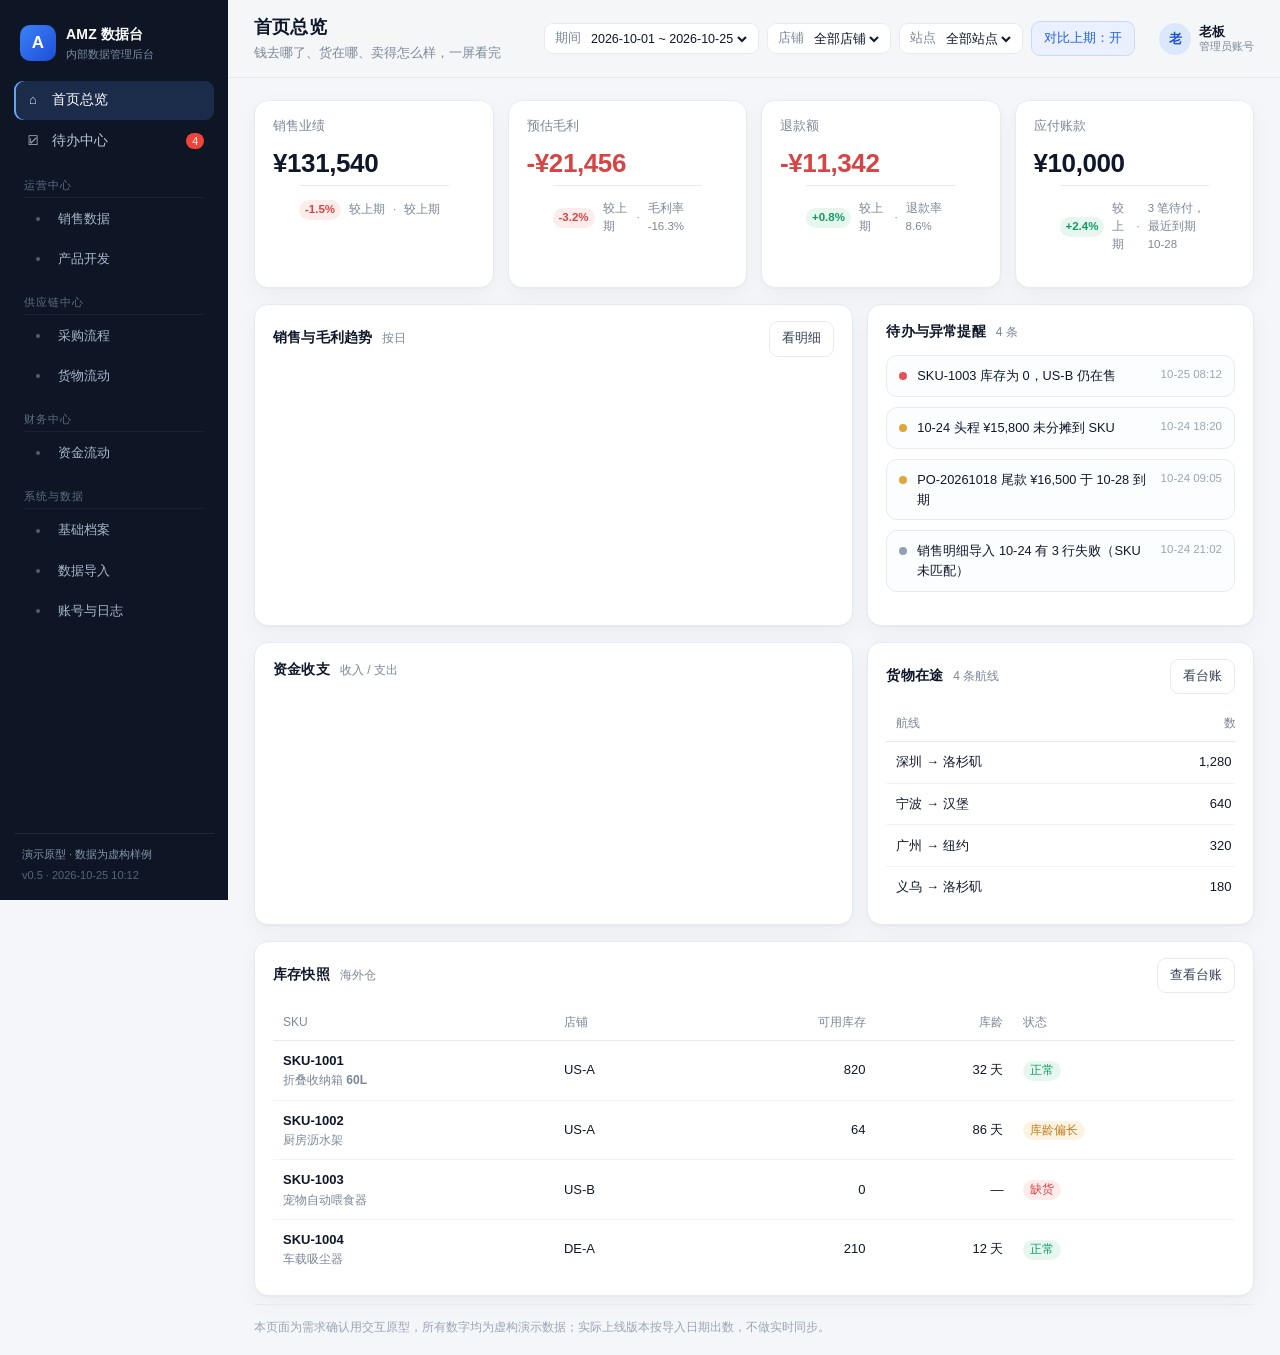
==== commit 6ac602b7: "feat: 新增采购流程页（申请→审批→下单→付款→发货→头程→清关→到仓→入库）" ====
--- a/AMZ-数据台-原型.html
+++ b/AMZ-数据台-原型.html
@@ -405,6 +405,32 @@
   .nav-badge { margin-left: 6px; }
 }
 
+/* ---------- 采购流程 ---------- */
+.stage-strip { display: flex; gap: 8px; flex-wrap: wrap; margin: 4px 0 12px; }
+.stage-chip {
+  border: 1px solid var(--line); background: #fff; color: var(--ink-2);
+  border-radius: 999px; padding: 5px 11px; font-size: 12.5px; cursor: pointer;
+}
+.stage-chip b { margin-left: 4px; color: var(--brand); font-variant-numeric: tabular-nums; }
+.stage-chip:hover { border-color: #c9d8f1; }
+.stage-chip.on { background: var(--brand-soft); border-color: #c9daf9; color: var(--brand); }
+
+.kv { background: #f8fafc; border: 1px solid var(--line); border-radius: 10px; padding: 8px 10px; }
+.kv span { display: block; color: var(--muted); font-size: 11.5px; }
+.kv b { font-size: 13.5px; font-weight: 600; }
+
+.tl { display: flex; flex-direction: column; gap: 2px; }
+.tl-item { position: relative; padding: 0 0 14px 18px; border-left: 1px solid var(--line); margin-left: 5px; }
+.tl-item.last { border-left-color: transparent; }
+.tl-dot {
+  position: absolute; left: -5px; top: 3px; width: 9px; height: 9px; border-radius: 50%;
+  background: #fff; border: 2px solid var(--brand);
+}
+.tl-item.last .tl-dot { background: var(--brand); }
+.tl-body b { font-size: 13px; display: block; }
+.tl-body .muted { font-size: 11.5px; }
+.tl-note { font-size: 12.5px; color: var(--ink-2); margin-top: 2px; }
+
 </style>
 <script>
 /**
@@ -450,6 +476,7 @@
       <a class="nav-item sub" href="#/product" data-route="product">产品开发</a>
 
       <div class="nav-title">供应链中心</div>
+      <a class="nav-item sub" href="#/purchase" data-route="purchase">采购流程</a>
       <a class="nav-item sub" href="#/goods" data-route="goods">货物流动</a>
 
       <div class="nav-title">财务中心</div>
@@ -463,7 +490,7 @@
 
     <div class="sidebar-foot">
       <div class="demo-tag">演示原型 · 数据为虚构样例</div>
-      <div class="ver">v0.4 · 2026-10-25 09:44</div>
+      <div class="ver">v0.5 · 2026-10-25 10:12</div>
     </div>
   </aside>
 
@@ -622,6 +649,49 @@
     { time: "2026-10-24 21:02", user: "lin", module: "销售数据", action: "导入", detail: "sales_20261024.xlsx（3 行失败）" },
     { time: "2026-10-24 20:40", user: "kai", module: "货物流", action: "导入", detail: "stock_20261024.xlsx" },
     { time: "2026-10-24 09:12", user: "boss", module: "账号", action: "停用", detail: "用户 chen" }
+  ],
+
+
+  purchaseStages: ["采购申请", "审批", "下单", "供应商发货", "头程运输", "清关", "到仓", "入库上架"],
+
+  purchases: [
+    { no: "PO-20261018", supplier: "宁波恒美", sku: "SKU-1001", name: "折叠收纳箱 60L", qty: 2000, amount: 66000, paid: 33000, stage: 6, eta: "2026-10-27", owner: "小周",
+      timeline: [
+        { stage: "采购申请", time: "2026-10-14 09:20", by: "小周", note: "库存低于安全线，补 2,000 件" },
+        { stage: "审批", time: "2026-10-14 15:05", by: "老板", note: "同意，按 33 元/件" },
+        { stage: "下单", time: "2026-10-15 10:12", by: "小周", note: "合同 PO-20261018 已签" },
+        { stage: "供应商发货", time: "2026-10-20 16:40", by: "宁波恒美", note: "工厂出库 2,000 件" },
+        { stage: "头程运输", time: "2026-10-21 08:30", by: "海派物流", note: "宁波 → 洛杉矶，海运" },
+        { stage: "清关", time: "2026-10-24 14:20", by: "海派物流", note: "清关资料已提交" },
+        { stage: "到仓", time: "2026-10-25 09:10", by: "LA 海外仓", note: "到仓 1,280 件，剩余分批发" }
+      ] },
+    { no: "PO-20261021", supplier: "深圳优品", sku: "SKU-1003", name: "宠物自动喂食器", qty: 800, amount: 76800, paid: 0, stage: 3, eta: "2026-11-06", owner: "阿凯",
+      timeline: [
+        { stage: "采购申请", time: "2026-10-16 11:00", by: "阿凯", note: "新款备货，首批 800 件" },
+        { stage: "审批", time: "2026-10-16 18:30", by: "老板", note: "同意，先付 50%" },
+        { stage: "下单", time: "2026-10-17 09:45", by: "阿凯", note: "已下单，账期 30 天" },
+        { stage: "付款", time: "2026-10-24 09:05", by: "小林", note: "尾款 16,500 待付，10-28 到期" }
+      ] },
+    { no: "PO-20261023", supplier: "东莞禾木", sku: "SKU-1005", name: "硅胶烘焙垫 3 件套", qty: 3000, amount: 37200, paid: 37200, stage: 4, eta: "2026-11-12", owner: "小周",
+      timeline: [
+        { stage: "采购申请", time: "2026-10-20 10:15", by: "小周", note: "旺季补货 3,000 件" },
+        { stage: "审批", time: "2026-10-20 14:00", by: "老板", note: "同意" },
+        { stage: "下单", time: "2026-10-21 09:30", by: "小周", note: "全款已付" },
+        { stage: "供应商发货", time: "2026-10-23 17:20", by: "东莞禾木", note: "工厂直发深圳仓" },
+        { stage: "头程运输", time: "2026-10-24 08:00", by: "海派物流", note: "深圳 → 新泽西，海运" }
+      ] },
+    { no: "PO-20261012", supplier: "宁波恒美", sku: "SKU-1006", name: "露营收纳箱 80L", qty: 1200, amount: 51000, paid: 51000, stage: 8, eta: "2026-10-20", owner: "小周",
+      timeline: [
+        { stage: "采购申请", time: "2026-10-08 09:00", by: "小周", note: "新品首批" },
+        { stage: "审批", time: "2026-10-08 11:20", by: "老板", note: "同意" },
+        { stage: "下单", time: "2026-10-09 10:00", by: "小周", note: "已下单" },
+        { stage: "付款", time: "2026-10-09 15:00", by: "小林", note: "全款" },
+        { stage: "供应商发货", time: "2026-10-11 16:00", by: "宁波恒美", note: "出库" },
+        { stage: "头程运输", time: "2026-10-12 08:00", by: "海派物流", note: "宁波 → 洛杉矶" },
+        { stage: "清关", time: "2026-10-16 10:30", by: "海派物流", note: "放行" },
+        { stage: "到仓", time: "2026-10-18 14:00", by: "LA 海外仓", note: "到仓 1,200 件" },
+        { stage: "入库上架", time: "2026-10-19 10:20", by: "阿凯", note: "已上架，库存已更新" }
+      ] }
   ],
 
   masters: {
@@ -679,6 +749,7 @@
     compare: true,
     masterTab: "stores",
     todoFilter: "全部",
+    purchaseStage: "全部",
     impStep: 1,
     impType: "销售明细"
   };
@@ -696,6 +767,7 @@
   const titles = {
     overview: ["首页总览", "钱去哪了、货在哪、卖得怎么样，一屏看完"],
     todo: ["待办中心", "异常、待付款、未分摊，按优先级处理"],
+    purchase: ["采购流程", "从采购申请到入库上架，一单跟到底"],
     cash: ["资金流动", "账户余额、收支流水、费用分摊与应付账款"],
     goods: ["货物流动", "采购 → 头程 → 在途 → 海外仓库存，一本账"],
     sales: ["销售数据", "销量、售价、退款与 SKU 毛利"],
@@ -785,6 +857,19 @@
         { k: "storage", l: "仓储分摊（¥）", t: "number" }
       ]
     },
+    purchase: {
+      title: "采购单", coll: "purchases", key: "_id",
+      fields: [
+        { k: "no", l: "采购单号", t: "text", req: 1, ph: "如 PO-20261025" },
+        { k: "supplier", l: "供应商", t: "select", opts: ["宁波恒美", "深圳优品", "东莞禾木"] },
+        { k: "sku", l: "SKU", t: "select", opts: () => D.masters.skus.map(s => s.sku) },
+        { k: "qty", l: "采购数量", t: "number", req: 1 },
+        { k: "amount", l: "采购金额（¥）", t: "number", req: 1 },
+        { k: "paid", l: "已付金额（¥）", t: "number" },
+        { k: "eta", l: "预计到仓", t: "date" },
+        { k: "owner", l: "负责人", t: "text" }
+      ]
+    },
     project: {
       title: "开发项目", coll: "projects", key: "_id",
       fields: [
@@ -825,6 +910,89 @@
   const searchBox = (ph) => `<input class="search" data-filter placeholder="${ph}" />`;
 
   /* ---------------- 视图 ---------------- */
+  function purchase() {
+    const stages = D.purchaseStages;
+    const filter = state.purchaseStage || "全部";
+    const counts = stages.map((st, i) => D.purchases.filter(p => p.stage === i).length);
+    const list = D.purchases.map((p, i) => ({ p, i })).filter(({ p }) => filter === "全部" || stages[p.stage] === filter);
+    const inTransit = D.purchases.filter(p => p.stage >= 3 && p.stage <= 6).length;
+    const unpaid = D.purchases.reduce((a, p) => a + (p.amount - p.paid), 0);
+    const arrived = D.purchases.filter(p => p.stage >= 6).length;
+
+    const rows = list.map(({ p, i }) => {
+      const pctDone = Math.round((p.stage + 1) / stages.length * 100);
+      return `<tr data-row>
+        <td class="mono name">${p.no}</td>
+        <td>${esc(p.supplier)}</td>
+        <td>${esc(p.sku)}<div class="muted">${esc(p.name)}</div></td>
+        <td class="num">${num(p.qty)}</td>
+        <td class="num">${money(p.amount)}</td>
+        <td class="num">${p.paid >= p.amount ? badge("已付", "green") : p.paid > 0 ? badge("部分付", "amber") : badge("未付", "red")}</td>
+        <td>${badge(stages[p.stage], p.stage >= 7 ? "green" : p.stage >= 5 ? "blue" : "amber")}</td>
+        <td style="min-width:120px"><div class="progress"><i style="width:${pctDone}%"></i></div><div class="muted" style="font-size:11px">${pctDone}%</div></td>
+        <td class="num">${p.eta}</td>
+        <td class="num">
+          <button class="link" data-act="po-open" data-key="${i}">详情</button>
+          ${p.stage < 7 ? `<button class="link" data-act="po-next" data-key="${i}">推进</button>` : `<span class="muted">已完成</span>`}
+        </td></tr>`;
+    }).join("");
+
+    const chips = `<div class="stage-strip">
+      <button class="stage-chip ${filter === "全部" ? "on" : ""}" data-act="po-filter" data-stage="全部">全部 <b>${D.purchases.length}</b></button>
+      ${stages.map((st, i) => `<button class="stage-chip ${filter === st ? "on" : ""}" data-act="po-filter" data-stage="${st}">${i + 1}. ${st} <b>${counts[i]}</b></button>`).join("")}
+    </div>`;
+
+    return `
+      <div class="grid g4">
+        <div class="card kpi"><div class="label">在途批次</div><div class="value">${inTransit}</div><div class="foot"><span>供应商已发 → 未入库</span></div></div>
+        <div class="card kpi"><div class="label">待付金额</div><div class="value ${unpaid > 0 ? "neg" : ""}">${money(unpaid)}</div><div class="foot"><span>按合同账期付款</span></div></div>
+        <div class="card kpi"><div class="label">已到仓 / 已上架</div><div class="value">${arrived}</div><div class="foot"><span>含已入库批次</span></div></div>
+        <div class="card kpi"><div class="label">平均采购周期</div><div class="value">21 天</div><div class="foot"><span>下单 → 上架</span></div></div>
+      </div>
+
+      <div class="card">
+        ${cardHead("采购推进", "点阶段筛选", `<button class="btn primary" data-act="edit" data-entity="purchase">＋ 新建采购单</button>`)}
+        ${chips}
+        <table class="table"><thead><tr><th>采购单</th><th>供应商</th><th>SKU</th><th class="num">数量</th><th class="num">金额</th><th>付款</th><th>当前阶段</th><th>进度</th><th class="num">预计到仓</th><th class="num">操作</th></tr></thead>
+        <tbody>${rows || emptyRow(10, "当前阶段没有采购单")}</tbody></table>
+        <div class="hr"></div>
+        <div class="note">流程：采购申请 → 审批 → 下单 → 付款 → 供应商发货 → 头程运输 → 清关 → 到仓 → 入库上架。入库后自动写入库存台账（RQ-014/015/016）。</div>
+      </div>`;
+  }
+
+  function openPurchase(i) {
+    const p = D.purchases[i];
+    const stages = D.purchaseStages;
+    const tl = p.timeline.map((t, idx) => `<li class="tl-item ${idx === p.timeline.length - 1 ? "last" : ""}">
+      <span class="tl-dot"></span>
+      <div class="tl-body"><b>${esc(t.stage)}</b><span class="muted">${t.time} · ${esc(t.by)}</span><div class="tl-note">${esc(t.note)}</div></div>
+    </li>`).join("");
+
+    drawerRoot().innerHTML = `
+      <div class="drawer-mask" data-act="close"></div>
+      <aside class="drawer">
+        <header><div><h3>${p.no}</h3><div class="muted" style="font-size:12px">${p.supplier} · ${p.sku} ${p.name}</div></div>
+          <button class="x" data-act="close">×</button></header>
+        <div class="form-body">
+          <div class="grid g2e" style="gap:10px">
+            <div class="kv"><span>采购数量</span><b>${num(p.qty)} 件</b></div>
+            <div class="kv"><span>采购金额</span><b>${money(p.amount)}</b></div>
+            <div class="kv"><span>已付金额</span><b>${money(p.paid)}</b></div>
+            <div class="kv"><span>预计到仓</span><b>${p.eta}</b></div>
+            <div class="kv"><span>当前阶段</span><b>${stages[p.stage]}</b></div>
+            <div class="kv"><span>负责人</span><b>${p.owner}</b></div>
+          </div>
+          <div class="hr"></div>
+          <div class="tl">${tl}</div>
+        </div>
+        <footer>
+          <button type="button" class="btn" data-act="close">关闭</button>
+          ${p.stage < 7 ? `<button type="button" class="btn primary" data-act="po-next" data-key="${i}">推进到「${stages[p.stage + 1]}」</button>` : `<button class="btn" disabled>已完成入库</button>`}
+        </footer>
+      </aside>`;
+    document.body.classList.add("locked");
+  }
+
   function todoPage() {
     const filter = state.todoFilter || "全部";
     const levels = ["全部", "高", "中", "低"];
@@ -1199,6 +1367,13 @@
       data.margin = data.amount ? +(data.profit / data.amount * 100).toFixed(1) : 0;
     }
     if (entity === "project") data.progress = Math.max(0, Math.min(100, +data.progress || 0));
+    if (entity === "purchase") {
+      data.paid = +data.paid || 0;
+      data.stage = 0;
+      const sku = D.masters.skus.find(x => x.sku === data.sku);
+      data.name = sku ? sku.name : "";
+      data.timeline = [{ stage: "采购申请", time: new Date().toLocaleString("zh-CN", { hour12: false }).replace(/\//g, "-"), by: "老板", note: "新建采购单" }];
+    }
 
     if (idx == null) {
       if (entity === "finance") data.date = data.date || "2026-10-25";
@@ -1309,7 +1484,7 @@
   }
 
   /* ---------------- 路由 ---------------- */
-  const views = { overview, todo: todoPage, cash, goods, sales, product, import: importer, master, account };
+  const views = { overview, todo: todoPage, purchase, cash, goods, sales, product, import: importer, master, account };
 
   function render() {
     const route = (location.hash.replace(/^#\//, "") || "overview").split("?")[0];
@@ -1353,6 +1528,20 @@
       if (act === "close") { closeForm(); return; }
       if (act === "tab") { state.masterTab = el.dataset.tab; render(); return; }
       if (act === "todo-filter") { state.todoFilter = el.dataset.level; render(); return; }
+      if (act === "po-filter") { state.purchaseStage = el.dataset.stage; render(); return; }
+      if (act === "po-open") { openPurchase(Number(el.dataset.key)); return; }
+      if (act === "po-next") {
+        const i = Number(el.dataset.key);
+        const p = D.purchases[i];
+        if (p.stage < D.purchaseStages.length - 1) {
+          p.stage += 1;
+          p.timeline.push({ stage: D.purchaseStages[p.stage], time: new Date().toLocaleString("zh-CN", { hour12: false }).replace(/\//g, "-"), by: "老板", note: "手动推进" });
+          toast("已推进到「" + D.purchaseStages[p.stage] + "」");
+        }
+        closeForm();
+        render();
+        return;
+      }
       if (act === "todo-done") {
         const i = Number(el.dataset.key);
         D.todos[i].status = "已处理";
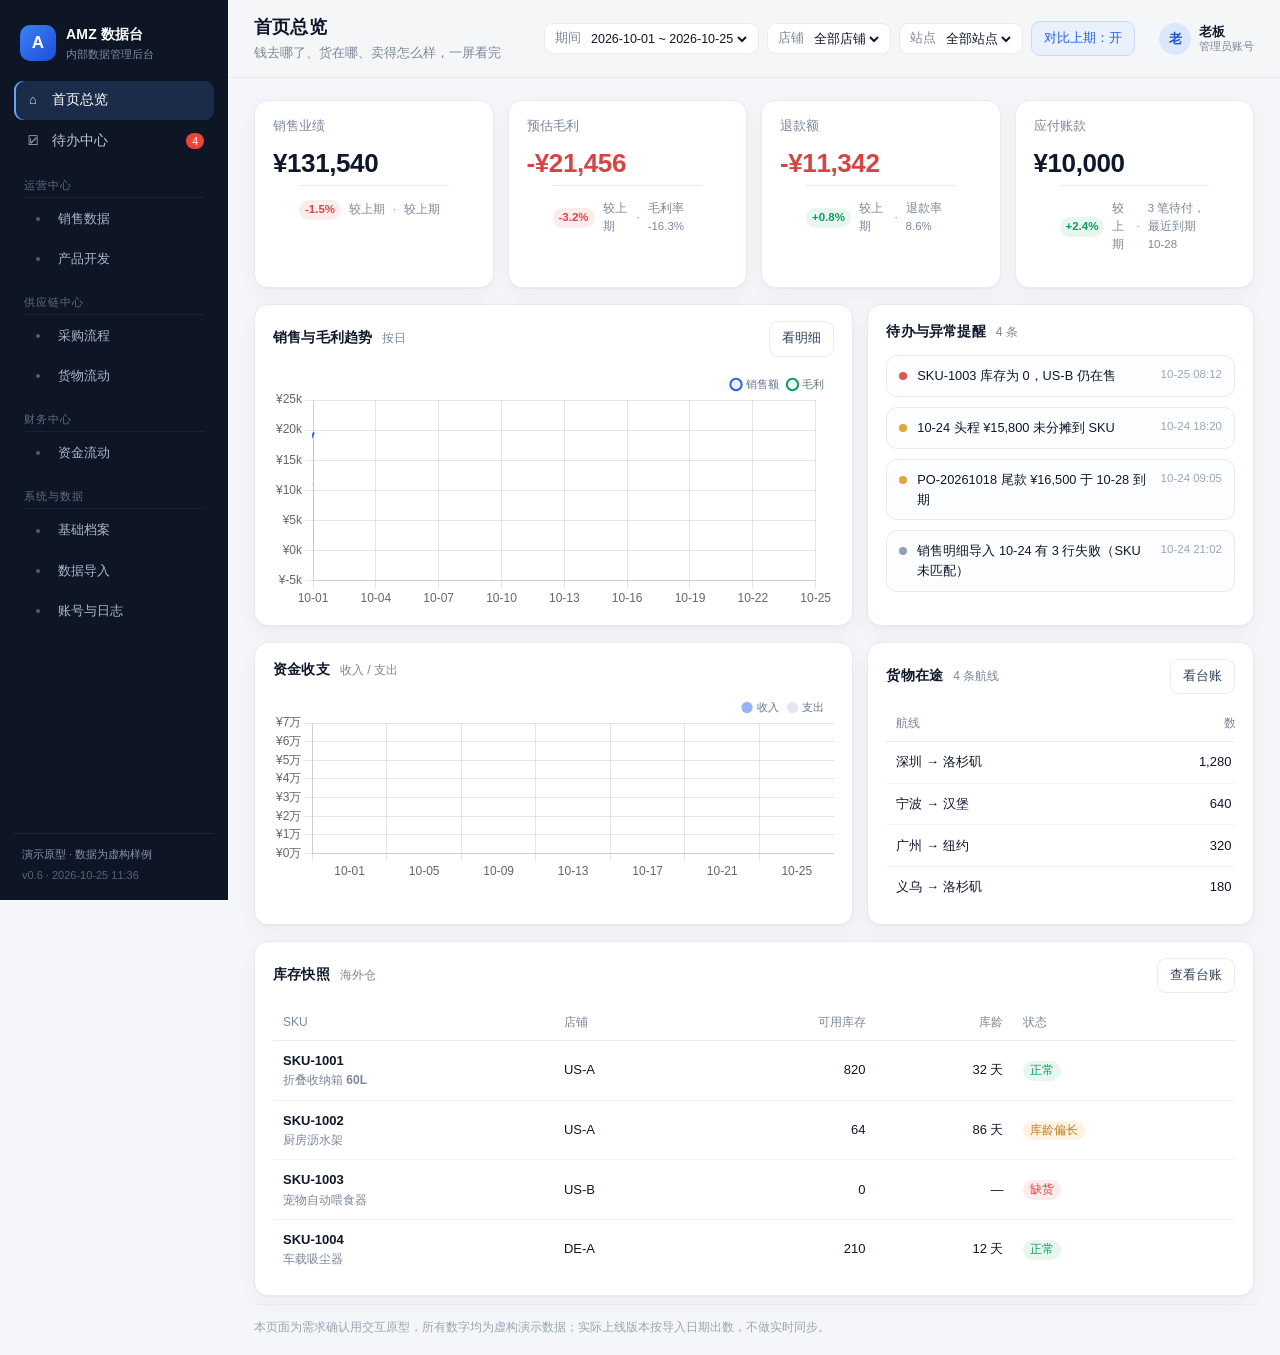
==== commit 4038e80d: "feat: 采购流程补外采/代加工、批次号、发货去向与出库发货阶段" ====
--- a/AMZ-数据台-原型.html
+++ b/AMZ-数据台-原型.html
@@ -490,7 +490,7 @@
 
     <div class="sidebar-foot">
       <div class="demo-tag">演示原型 · 数据为虚构样例</div>
-      <div class="ver">v0.5 · 2026-10-25 10:12</div>
+      <div class="ver">v0.6 · 2026-10-25 11:36</div>
     </div>
   </aside>
 
@@ -652,10 +652,10 @@
   ],
 
 
-  purchaseStages: ["采购申请", "审批", "下单", "供应商发货", "头程运输", "清关", "到仓", "入库上架"],
+  purchaseStages: ["采购申请", "审批", "下单", "供应商发货", "头程运输", "清关", "到仓", "入库上架", "出库发货"],
 
   purchases: [
-    { no: "PO-20261018", supplier: "宁波恒美", sku: "SKU-1001", name: "折叠收纳箱 60L", qty: 2000, amount: 66000, paid: 33000, stage: 6, eta: "2026-10-27", owner: "小周",
+    { no: "PO-20261018", type: "外采", batch: "B20261018-01", shipTo: "Amazon US-A（FBA）", supplier: "宁波恒美", sku: "SKU-1001", name: "折叠收纳箱 60L", qty: 2000, amount: 66000, paid: 33000, stage: 6, eta: "2026-10-27", owner: "小周",
       timeline: [
         { stage: "采购申请", time: "2026-10-14 09:20", by: "小周", note: "库存低于安全线，补 2,000 件" },
         { stage: "审批", time: "2026-10-14 15:05", by: "老板", note: "同意，按 33 元/件" },
@@ -665,14 +665,14 @@
         { stage: "清关", time: "2026-10-24 14:20", by: "海派物流", note: "清关资料已提交" },
         { stage: "到仓", time: "2026-10-25 09:10", by: "LA 海外仓", note: "到仓 1,280 件，剩余分批发" }
       ] },
-    { no: "PO-20261021", supplier: "深圳优品", sku: "SKU-1003", name: "宠物自动喂食器", qty: 800, amount: 76800, paid: 0, stage: 3, eta: "2026-11-06", owner: "阿凯",
+    { no: "PO-20261021", type: "代加工", batch: "B20261021-01", shipTo: "Amazon US-B（FBA）", supplier: "深圳优品", sku: "SKU-1003", name: "宠物自动喂食器", qty: 800, amount: 76800, paid: 0, stage: 3, eta: "2026-11-06", owner: "阿凯",
       timeline: [
         { stage: "采购申请", time: "2026-10-16 11:00", by: "阿凯", note: "新款备货，首批 800 件" },
         { stage: "审批", time: "2026-10-16 18:30", by: "老板", note: "同意，先付 50%" },
         { stage: "下单", time: "2026-10-17 09:45", by: "阿凯", note: "已下单，账期 30 天" },
         { stage: "付款", time: "2026-10-24 09:05", by: "小林", note: "尾款 16,500 待付，10-28 到期" }
       ] },
-    { no: "PO-20261023", supplier: "东莞禾木", sku: "SKU-1005", name: "硅胶烘焙垫 3 件套", qty: 3000, amount: 37200, paid: 37200, stage: 4, eta: "2026-11-12", owner: "小周",
+    { no: "PO-20261023", type: "外采", batch: "B20261023-01", shipTo: "Amazon US-B（FBA）", supplier: "东莞禾木", sku: "SKU-1005", name: "硅胶烘焙垫 3 件套", qty: 3000, amount: 37200, paid: 37200, stage: 4, eta: "2026-11-12", owner: "小周",
       timeline: [
         { stage: "采购申请", time: "2026-10-20 10:15", by: "小周", note: "旺季补货 3,000 件" },
         { stage: "审批", time: "2026-10-20 14:00", by: "老板", note: "同意" },
@@ -680,7 +680,7 @@
         { stage: "供应商发货", time: "2026-10-23 17:20", by: "东莞禾木", note: "工厂直发深圳仓" },
         { stage: "头程运输", time: "2026-10-24 08:00", by: "海派物流", note: "深圳 → 新泽西，海运" }
       ] },
-    { no: "PO-20261012", supplier: "宁波恒美", sku: "SKU-1006", name: "露营收纳箱 80L", qty: 1200, amount: 51000, paid: 51000, stage: 8, eta: "2026-10-20", owner: "小周",
+    { no: "PO-20261012", type: "外采", batch: "B20261012-01", shipTo: "Amazon US-A（FBA）", supplier: "宁波恒美", sku: "SKU-1006", name: "露营收纳箱 80L", qty: 1200, amount: 51000, paid: 51000, stage: 8, eta: "2026-10-20", owner: "小周",
       timeline: [
         { stage: "采购申请", time: "2026-10-08 09:00", by: "小周", note: "新品首批" },
         { stage: "审批", time: "2026-10-08 11:20", by: "老板", note: "同意" },
@@ -690,7 +690,8 @@
         { stage: "头程运输", time: "2026-10-12 08:00", by: "海派物流", note: "宁波 → 洛杉矶" },
         { stage: "清关", time: "2026-10-16 10:30", by: "海派物流", note: "放行" },
         { stage: "到仓", time: "2026-10-18 14:00", by: "LA 海外仓", note: "到仓 1,200 件" },
-        { stage: "入库上架", time: "2026-10-19 10:20", by: "阿凯", note: "已上架，库存已更新" }
+        { stage: "入库上架", time: "2026-10-19 10:20", by: "阿凯", note: "已上架，库存已更新" },
+        { stage: "出库发货", time: "2026-10-21 09:40", by: "小周", note: "发 FBA 1,200 件，批次 B20261012-01 已发走" }
       ] }
   ],
 
@@ -861,6 +862,9 @@
       title: "采购单", coll: "purchases", key: "_id",
       fields: [
         { k: "no", l: "采购单号", t: "text", req: 1, ph: "如 PO-20261025" },
+        { k: "type", l: "采购类型", t: "select", opts: ["外采", "代加工"] },
+        { k: "batch", l: "批次号", t: "text", ph: "如 B20261025-01" },
+        { k: "shipTo", l: "发货去向", t: "select", opts: ["Amazon US-A（FBA）", "Amazon US-B（FBA）", "Amazon DE-A（FBA）", "海外仓"] },
         { k: "supplier", l: "供应商", t: "select", opts: ["宁波恒美", "深圳优品", "东莞禾木"] },
         { k: "sku", l: "SKU", t: "select", opts: () => D.masters.skus.map(s => s.sku) },
         { k: "qty", l: "采购数量", t: "number", req: 1 },
@@ -917,12 +921,14 @@
     const list = D.purchases.map((p, i) => ({ p, i })).filter(({ p }) => filter === "全部" || stages[p.stage] === filter);
     const inTransit = D.purchases.filter(p => p.stage >= 3 && p.stage <= 6).length;
     const unpaid = D.purchases.reduce((a, p) => a + (p.amount - p.paid), 0);
-    const arrived = D.purchases.filter(p => p.stage >= 6).length;
+    const toShip = D.purchases.filter(p => p.stage === 7).length;
+    const shipped = D.purchases.filter(p => p.stage === 8).length;
 
     const rows = list.map(({ p, i }) => {
       const pctDone = Math.round((p.stage + 1) / stages.length * 100);
       return `<tr data-row>
-        <td class="mono name">${p.no}</td>
+        <td class="mono name">${p.no}<div class="muted">${p.batch || ""}</div></td>
+        <td>${badge(p.type, p.type === "代加工" ? "blue" : "gray")}</td>
         <td>${esc(p.supplier)}</td>
         <td>${esc(p.sku)}<div class="muted">${esc(p.name)}</div></td>
         <td class="num">${num(p.qty)}</td>
@@ -931,6 +937,7 @@
         <td>${badge(stages[p.stage], p.stage >= 7 ? "green" : p.stage >= 5 ? "blue" : "amber")}</td>
         <td style="min-width:120px"><div class="progress"><i style="width:${pctDone}%"></i></div><div class="muted" style="font-size:11px">${pctDone}%</div></td>
         <td class="num">${p.eta}</td>
+        <td class="muted">${esc(p.shipTo || "")}</td>
         <td class="num">
           <button class="link" data-act="po-open" data-key="${i}">详情</button>
           ${p.stage < 7 ? `<button class="link" data-act="po-next" data-key="${i}">推进</button>` : `<span class="muted">已完成</span>`}
@@ -946,17 +953,17 @@
       <div class="grid g4">
         <div class="card kpi"><div class="label">在途批次</div><div class="value">${inTransit}</div><div class="foot"><span>供应商已发 → 未入库</span></div></div>
         <div class="card kpi"><div class="label">待付金额</div><div class="value ${unpaid > 0 ? "neg" : ""}">${money(unpaid)}</div><div class="foot"><span>按合同账期付款</span></div></div>
-        <div class="card kpi"><div class="label">已到仓 / 已上架</div><div class="value">${arrived}</div><div class="foot"><span>含已入库批次</span></div></div>
-        <div class="card kpi"><div class="label">平均采购周期</div><div class="value">21 天</div><div class="foot"><span>下单 → 上架</span></div></div>
+        <div class="card kpi"><div class="label">待出库发货</div><div class="value ${toShip ? "" : ""}">${toShip}</div><div class="foot"><span>已入库未发走</span></div></div>
+        <div class="card kpi"><div class="label">已发走批次</div><div class="value">${shipped}</div><div class="foot"><span>发 FBA / 海外仓</span></div></div>
       </div>
 
       <div class="card">
         ${cardHead("采购推进", "点阶段筛选", `<button class="btn primary" data-act="edit" data-entity="purchase">＋ 新建采购单</button>`)}
         ${chips}
-        <table class="table"><thead><tr><th>采购单</th><th>供应商</th><th>SKU</th><th class="num">数量</th><th class="num">金额</th><th>付款</th><th>当前阶段</th><th>进度</th><th class="num">预计到仓</th><th class="num">操作</th></tr></thead>
-        <tbody>${rows || emptyRow(10, "当前阶段没有采购单")}</tbody></table>
+        <table class="table"><thead><tr><th>采购单</th><th>供应商</th><th>SKU</th><th class="num">数量</th><th class="num">金额</th><th>付款</th><th>当前阶段</th><th>进度</th><th class="num">预计到仓</th><th>发货去向</th><th class="num">操作</th></tr></thead>
+        <tbody>${rows || emptyRow(12, "当前阶段没有采购单")}</tbody></table>
         <div class="hr"></div>
-        <div class="note">流程：采购申请 → 审批 → 下单 → 付款 → 供应商发货 → 头程运输 → 清关 → 到仓 → 入库上架。入库后自动写入库存台账（RQ-014/015/016）。</div>
+        <div class="note">流程（货物线）：采购申请 → 审批 → 下单 → 供应商发货 → 头程运输 → 清关 → 到仓 → 入库上架 → 出库发货。付款是并行的「钱线」，不占阶段：外采按合同付款，代加工按进度付款。入库写库存台账，出库发货扣减库存（RQ-014/015/016）。</div>
       </div>`;
   }
 
@@ -980,6 +987,9 @@
             <div class="kv"><span>已付金额</span><b>${money(p.paid)}</b></div>
             <div class="kv"><span>预计到仓</span><b>${p.eta}</b></div>
             <div class="kv"><span>当前阶段</span><b>${stages[p.stage]}</b></div>
+            <div class="kv"><span>采购类型</span><b>${p.type || "—"}</b></div>
+            <div class="kv"><span>批次号</span><b>${p.batch || "—"}</b></div>
+            <div class="kv"><span>发货去向</span><b>${p.shipTo || "—"}</b></div>
             <div class="kv"><span>负责人</span><b>${p.owner}</b></div>
           </div>
           <div class="hr"></div>
@@ -1369,6 +1379,8 @@
     if (entity === "project") data.progress = Math.max(0, Math.min(100, +data.progress || 0));
     if (entity === "purchase") {
       data.paid = +data.paid || 0;
+      data.type = data.type || "外采";
+      data.batch = data.batch || "";
       data.stage = 0;
       const sku = D.masters.skus.find(x => x.sku === data.sku);
       data.name = sku ? sku.name : "";
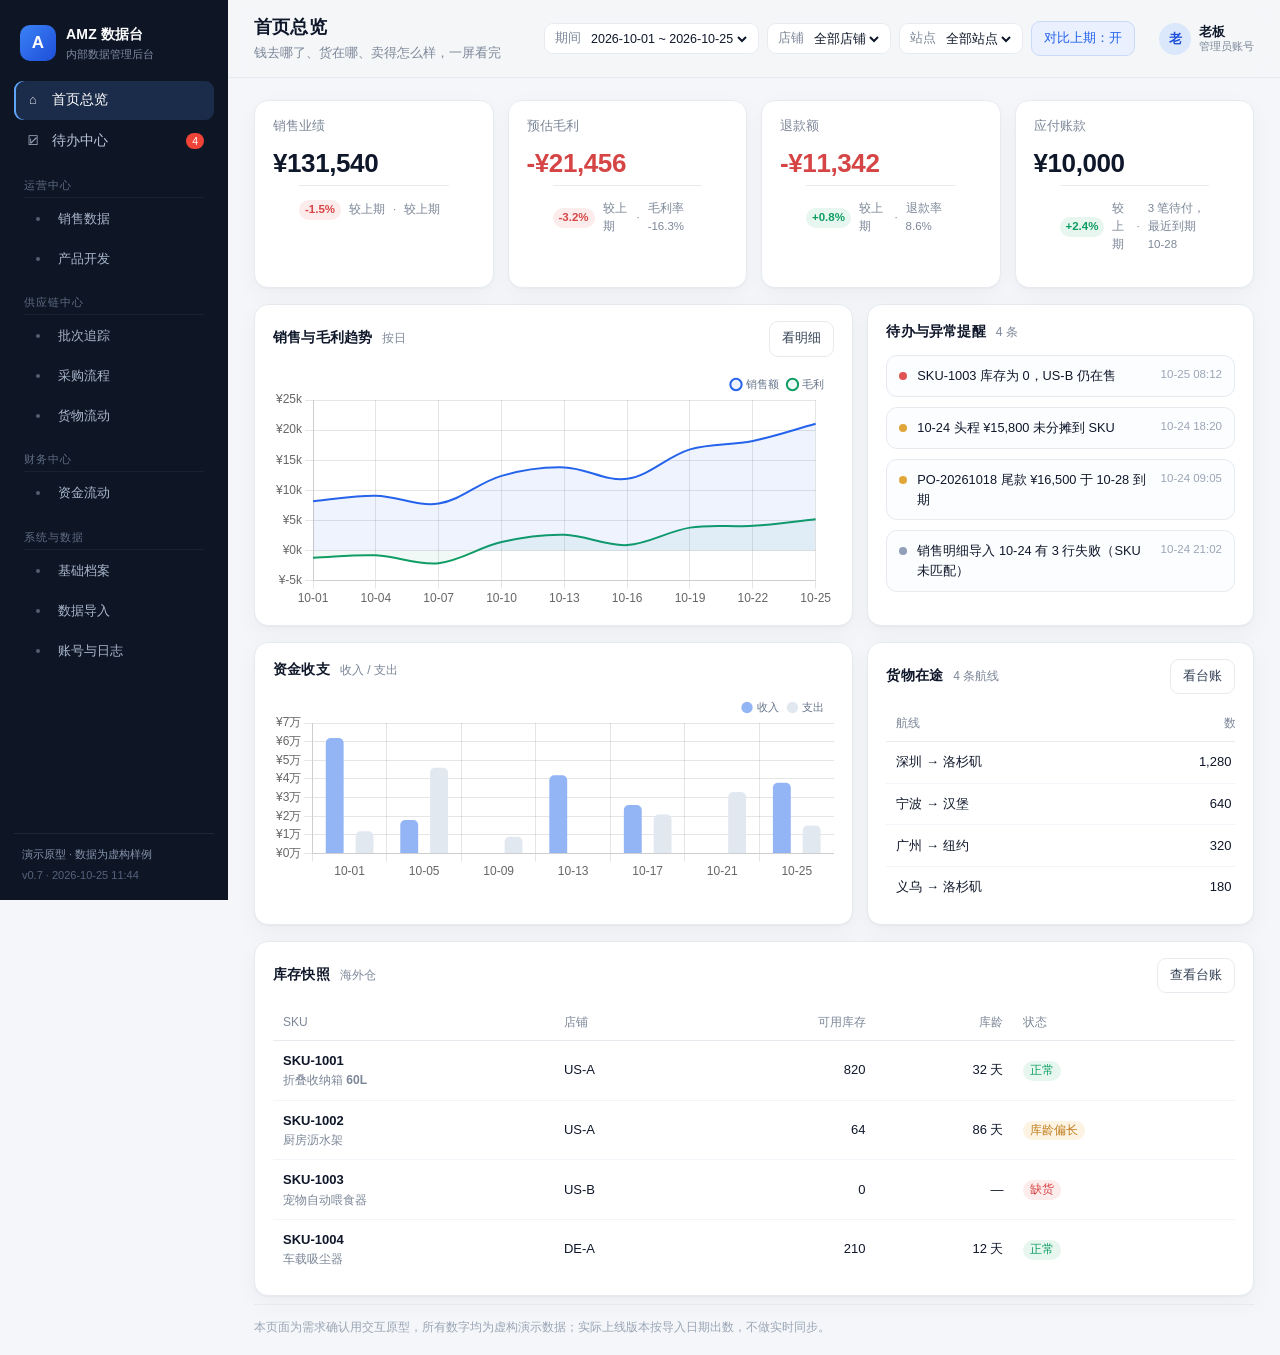
==== commit 3168a12b: "feat: 新增批次追踪页（这批货现在在哪 / 停留几天 / 下一步）" ====
--- a/AMZ-数据台-原型.html
+++ b/AMZ-数据台-原型.html
@@ -431,6 +431,10 @@
 .tl-body .muted { font-size: 11.5px; }
 .tl-note { font-size: 12.5px; color: var(--ink-2); margin-top: 2px; }
 
+/* 批次追踪：停留偏久 */
+tbody tr.warn-row td { background: #fffbf2; }
+tbody tr.warn-row:hover td { background: #fff6e6; }
+
 </style>
 <script>
 /**
@@ -476,6 +480,7 @@
       <a class="nav-item sub" href="#/product" data-route="product">产品开发</a>
 
       <div class="nav-title">供应链中心</div>
+      <a class="nav-item sub" href="#/trace" data-route="trace">批次追踪</a>
       <a class="nav-item sub" href="#/purchase" data-route="purchase">采购流程</a>
       <a class="nav-item sub" href="#/goods" data-route="goods">货物流动</a>
 
@@ -490,7 +495,7 @@
 
     <div class="sidebar-foot">
       <div class="demo-tag">演示原型 · 数据为虚构样例</div>
-      <div class="ver">v0.6 · 2026-10-25 11:36</div>
+      <div class="ver">v0.7 · 2026-10-25 11:44</div>
     </div>
   </aside>
 
@@ -678,7 +683,7 @@
         { stage: "审批", time: "2026-10-20 14:00", by: "老板", note: "同意" },
         { stage: "下单", time: "2026-10-21 09:30", by: "小周", note: "全款已付" },
         { stage: "供应商发货", time: "2026-10-23 17:20", by: "东莞禾木", note: "工厂直发深圳仓" },
-        { stage: "头程运输", time: "2026-10-24 08:00", by: "海派物流", note: "深圳 → 新泽西，海运" }
+        { stage: "头程运输", time: "2026-10-19 08:00", by: "海派物流", note: "深圳 → 新泽西，海运（已开船 6 天）" }
       ] },
     { no: "PO-20261012", type: "外采", batch: "B20261012-01", shipTo: "Amazon US-A（FBA）", supplier: "宁波恒美", sku: "SKU-1006", name: "露营收纳箱 80L", qty: 1200, amount: 51000, paid: 51000, stage: 8, eta: "2026-10-20", owner: "小周",
       timeline: [
@@ -751,6 +756,7 @@
     masterTab: "stores",
     todoFilter: "全部",
     purchaseStage: "全部",
+    tracePos: "全部",
     impStep: 1,
     impType: "销售明细"
   };
@@ -769,6 +775,7 @@
     overview: ["首页总览", "钱去哪了、货在哪、卖得怎么样，一屏看完"],
     todo: ["待办中心", "异常、待付款、未分摊，按优先级处理"],
     purchase: ["采购流程", "从采购申请到入库上架，一单跟到底"],
+    trace: ["批次追踪", "这批货现在在哪、停了几天、下一步是什么"],
     cash: ["资金流动", "账户余额、收支流水、费用分摊与应付账款"],
     goods: ["货物流动", "采购 → 头程 → 在途 → 海外仓库存，一本账"],
     sales: ["销售数据", "销量、售价、退款与 SKU 毛利"],
@@ -914,6 +921,65 @@
   const searchBox = (ph) => `<input class="search" data-filter placeholder="${ph}" />`;
 
   /* ---------------- 视图 ---------------- */
+  function trace() {
+    const NOW = new Date("2026-10-25T11:40:00");
+    const posOf = (stage) => ({
+      "采购申请": "供应商/工厂", "审批": "内部", "下单": "供应商/工厂",
+      "供应商发货": "工厂 → 港口", "头程运输": "海上/在途", "清关": "目的港",
+      "到仓": "海外仓（待上架）", "入库上架": "海外仓（可售）", "出库发货": "已发 FBA"
+    })[stage] || "—";
+    const daysIn = (p) => {
+      const last = p.timeline[p.timeline.length - 1];
+      if (!last) return 0;
+      const t = new Date(last.time.replace(" ", "T"));
+      if (isNaN(t)) return 0;
+      return Math.max(0, Math.floor((NOW - t) / 86400000));
+    };
+    const rowsData = D.purchases.map((p, i) => {
+      const stage = D.purchaseStages[p.stage];
+      const days = daysIn(p);
+      const next = p.stage < D.purchaseStages.length - 1 ? D.purchaseStages[p.stage + 1] : "已完成";
+      return { p, i, stage, days, next, pos: posOf(stage), warn: days >= 3 && p.stage < 8 };
+    });
+    const filter = state.tracePos || "全部";
+    const positions = ["全部", "供应商/工厂", "海上/在途", "目的港", "海外仓（待上架）", "海外仓（可售）", "已发 FBA"];
+    const list = rowsData.filter(r => filter === "全部" || r.pos === filter);
+
+    const rows = list.map(({ p, i, stage, days, next, pos, warn }) => `<tr data-row class="${warn ? "warn-row" : ""}">
+      <td class="mono name">${p.batch || "—"}</td>
+      <td>${p.no}</td>
+      <td>${esc(p.sku)}<div class="muted">${esc(p.name)}</div></td>
+      <td>${badge(p.type, p.type === "代加工" ? "blue" : "gray")}</td>
+      <td class="num">${num(p.qty)}</td>
+      <td>${badge(stage, p.stage >= 8 ? "green" : p.stage >= 5 ? "blue" : "amber")}</td>
+      <td>${pos}</td>
+      <td class="num">${days > 0 ? `${days} 天` : "今天"}${warn ? ` <span class="badge amber">停留偏久</span>` : ""}</td>
+      <td>${next}</td>
+      <td class="num">${p.eta}</td>
+      <td class="num"><button class="link" data-act="po-open" data-key="${i}">时间轴</button></td>
+    </tr>`).join("");
+
+    const counts = positions.slice(1).map(pos => ({ pos, n: rowsData.filter(r => r.pos === pos).length })).filter(x => x.n);
+    const warnCount = rowsData.filter(r => r.warn).length;
+
+    return `
+      <div class="grid g4">
+        <div class="card kpi"><div class="label">在跟批次</div><div class="value">${rowsData.filter(r => r.p.stage < 8).length}</div><div class="foot"><span>未发走的货</span></div></div>
+        <div class="card kpi"><div class="label">已发走</div><div class="value">${rowsData.filter(r => r.p.stage === 8).length}</div><div class="foot"><span>发 FBA / 海外仓</span></div></div>
+        <div class="card kpi"><div class="label">停留偏久</div><div class="value ${warnCount ? "neg" : ""}">${warnCount}</div><div class="foot"><span>同一节点 ≥ 3 天</span></div></div>
+        <div class="card kpi"><div class="label">在途件数</div><div class="value">${num(rowsData.filter(r => [4, 5].includes(r.p.stage)).reduce((a, r) => a + r.p.qty, 0))}</div><div class="foot"><span>海上 + 清关</span></div></div>
+      </div>
+
+      <div class="card">
+        ${cardHead("货在哪", "按批次看当前位置", `<span class="muted" style="font-size:12px">数据截至 2026-10-25 11:40</span>`)}
+        <div class="stage-strip">${positions.map(pos => `<button class="stage-chip ${filter === pos ? "on" : ""}" data-act="trace-filter" data-pos="${pos}">${pos}${pos === "全部" ? ` <b>${rowsData.length}</b>` : ` <b>${rowsData.filter(r => r.pos === pos).length}</b>`}</button>`).join("")}</div>
+        <table class="table"><thead><tr><th>批次号</th><th>采购单</th><th>SKU</th><th>类型</th><th class="num">数量</th><th>当前状态</th><th>当前位置</th><th class="num">已停留</th><th>下一步</th><th class="num">预计到仓</th><th class="num">操作</th></tr></thead>
+        <tbody>${rows || emptyRow(11, "这个位置没有货")}</tbody></table>
+        <div class="hr"></div>
+        <div class="note">一个批次 = 一次采购的数量，从建单到发走都不拆开。停留超过 3 天自动进待办；出库发货后批次记为已发走，库存相应扣减。</div>
+      </div>`;
+  }
+
   function purchase() {
     const stages = D.purchaseStages;
     const filter = state.purchaseStage || "全部";
@@ -1496,7 +1562,7 @@
   }
 
   /* ---------------- 路由 ---------------- */
-  const views = { overview, todo: todoPage, purchase, cash, goods, sales, product, import: importer, master, account };
+  const views = { overview, todo: todoPage, purchase, trace, cash, goods, sales, product, import: importer, master, account };
 
   function render() {
     const route = (location.hash.replace(/^#\//, "") || "overview").split("?")[0];
@@ -1541,6 +1607,7 @@
       if (act === "tab") { state.masterTab = el.dataset.tab; render(); return; }
       if (act === "todo-filter") { state.todoFilter = el.dataset.level; render(); return; }
       if (act === "po-filter") { state.purchaseStage = el.dataset.stage; render(); return; }
+      if (act === "trace-filter") { state.tracePos = el.dataset.pos; render(); return; }
       if (act === "po-open") { openPurchase(Number(el.dataset.key)); return; }
       if (act === "po-next") {
         const i = Number(el.dataset.key);
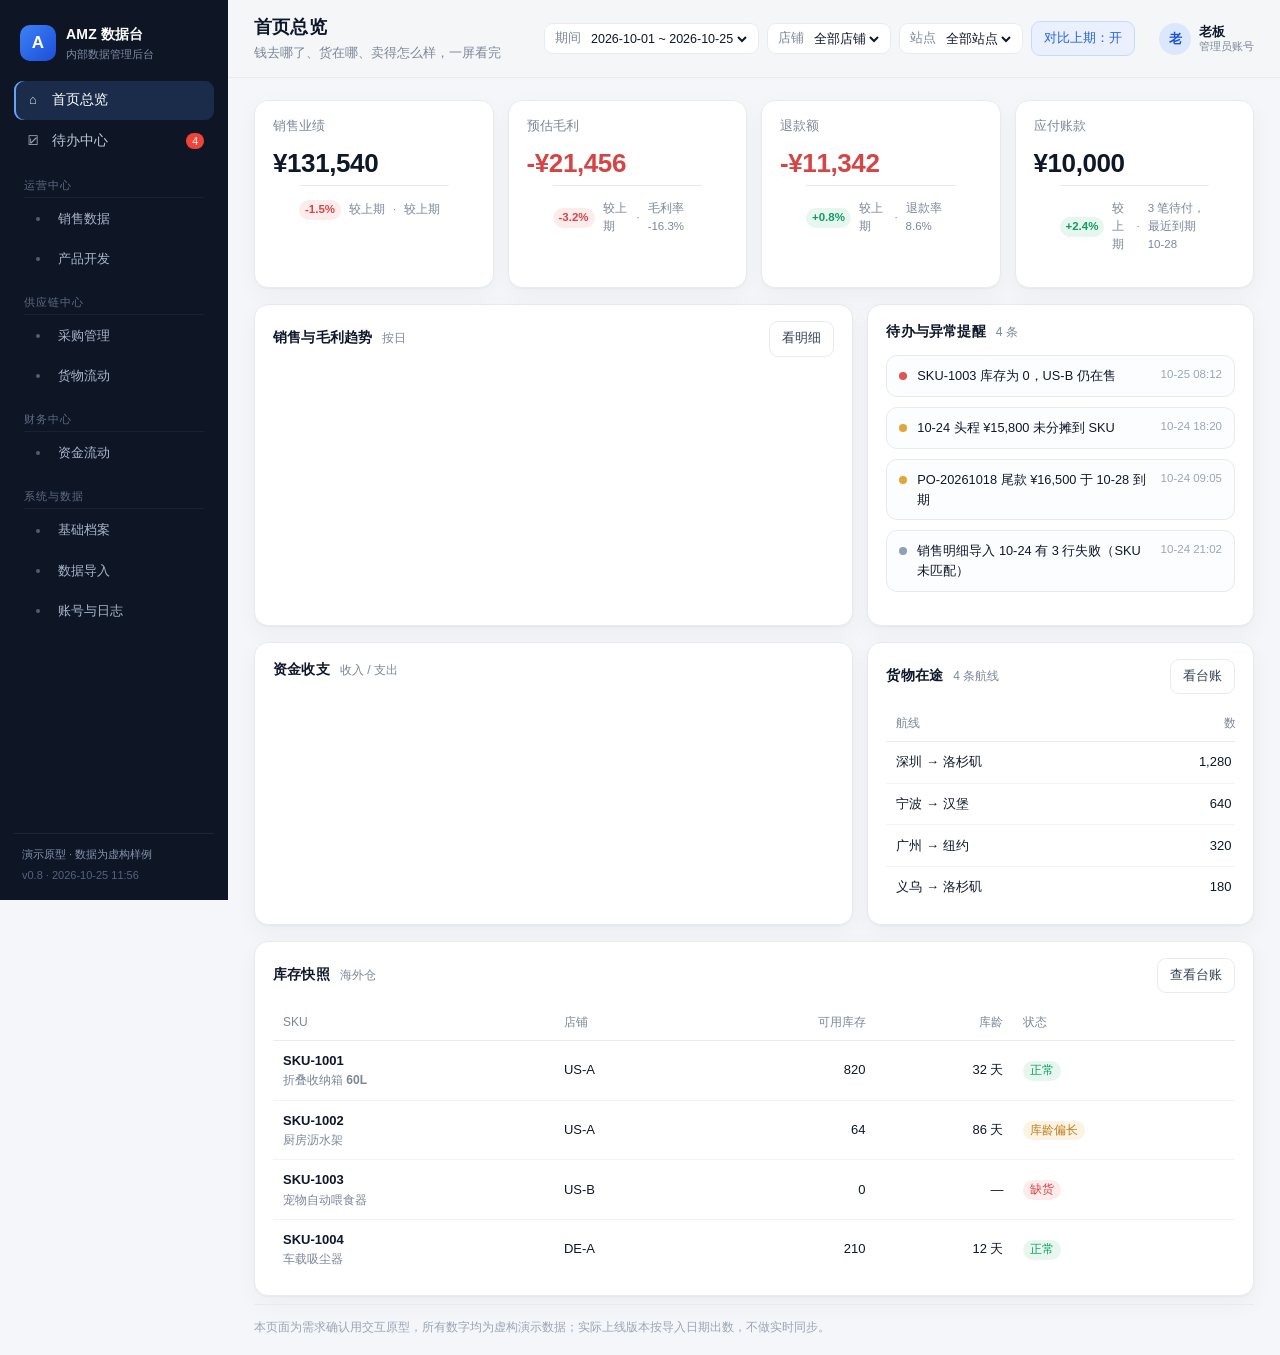
==== commit de0d5010: "refactor: 采购流程改名采购管理，批次追踪并入为标签页" ====
--- a/AMZ-数据台-原型.html
+++ b/AMZ-数据台-原型.html
@@ -435,6 +435,11 @@
 tbody tr.warn-row td { background: #fffbf2; }
 tbody tr.warn-row:hover td { background: #fff6e6; }
 
+/* 页面级标签栏 */
+.page-tabs { display: inline-flex; background: #e9eef6; padding: 3px; border-radius: 10px; align-self: flex-start; }
+.page-tabs .tab { padding: 7px 16px; font-size: 13px; }
+.page-tabs .tab.active { background: #fff; box-shadow: 0 1px 2px rgba(15,23,42,.1); }
+
 </style>
 <script>
 /**
@@ -480,8 +485,7 @@
       <a class="nav-item sub" href="#/product" data-route="product">产品开发</a>
 
       <div class="nav-title">供应链中心</div>
-      <a class="nav-item sub" href="#/trace" data-route="trace">批次追踪</a>
-      <a class="nav-item sub" href="#/purchase" data-route="purchase">采购流程</a>
+      <a class="nav-item sub" href="#/purchase" data-route="purchase">采购管理</a>
       <a class="nav-item sub" href="#/goods" data-route="goods">货物流动</a>
 
       <div class="nav-title">财务中心</div>
@@ -495,7 +499,7 @@
 
     <div class="sidebar-foot">
       <div class="demo-tag">演示原型 · 数据为虚构样例</div>
-      <div class="ver">v0.7 · 2026-10-25 11:44</div>
+      <div class="ver">v0.8 · 2026-10-25 11:56</div>
     </div>
   </aside>
 
@@ -757,6 +761,7 @@
     todoFilter: "全部",
     purchaseStage: "全部",
     tracePos: "全部",
+    purchaseTab: "list",
     impStep: 1,
     impType: "销售明细"
   };
@@ -774,8 +779,7 @@
   const titles = {
     overview: ["首页总览", "钱去哪了、货在哪、卖得怎么样，一屏看完"],
     todo: ["待办中心", "异常、待付款、未分摊，按优先级处理"],
-    purchase: ["采购流程", "从采购申请到入库上架，一单跟到底"],
-    trace: ["批次追踪", "这批货现在在哪、停了几天、下一步是什么"],
+    purchase: ["采购管理", "采购单推进 + 批次追踪，一页管到底"],
     cash: ["资金流动", "账户余额、收支流水、费用分摊与应付账款"],
     goods: ["货物流动", "采购 → 头程 → 在途 → 海外仓库存，一本账"],
     sales: ["销售数据", "销量、售价、退款与 SKU 毛利"],
@@ -921,7 +925,7 @@
   const searchBox = (ph) => `<input class="search" data-filter placeholder="${ph}" />`;
 
   /* ---------------- 视图 ---------------- */
-  function trace() {
+  function traceBody() {
     const NOW = new Date("2026-10-25T11:40:00");
     const posOf = (stage) => ({
       "采购申请": "供应商/工厂", "审批": "内部", "下单": "供应商/工厂",
@@ -981,6 +985,15 @@
   }
 
   function purchase() {
+    const tab = state.purchaseTab || "list";
+    const bar = `<div class="tabs page-tabs">
+      <button class="tab ${tab === "list" ? "active" : ""}" data-act="po-tab" data-tab="list">采购单</button>
+      <button class="tab ${tab === "trace" ? "active" : ""}" data-act="po-tab" data-tab="trace">批次追踪</button>
+    </div>`;
+    return bar + (tab === "trace" ? traceBody() : purchaseBody());
+  }
+
+  function purchaseBody() {
     const stages = D.purchaseStages;
     const filter = state.purchaseStage || "全部";
     const counts = stages.map((st, i) => D.purchases.filter(p => p.stage === i).length);
@@ -1562,10 +1575,11 @@
   }
 
   /* ---------------- 路由 ---------------- */
-  const views = { overview, todo: todoPage, purchase, trace, cash, goods, sales, product, import: importer, master, account };
+  const views = { overview, todo: todoPage, purchase, cash, goods, sales, product, import: importer, master, account };
 
   function render() {
     const route = (location.hash.replace(/^#\//, "") || "overview").split("?")[0];
+    if (route === "trace") { state.purchaseTab = "trace"; location.replace("#/purchase"); return; }
     state.route = views[route] ? route : "overview";
     document.getElementById("view").innerHTML = views[state.route]();
     document.querySelectorAll("#view table").forEach(t => {
@@ -1608,6 +1622,7 @@
       if (act === "todo-filter") { state.todoFilter = el.dataset.level; render(); return; }
       if (act === "po-filter") { state.purchaseStage = el.dataset.stage; render(); return; }
       if (act === "trace-filter") { state.tracePos = el.dataset.pos; render(); return; }
+      if (act === "po-tab") { state.purchaseTab = el.dataset.tab; render(); return; }
       if (act === "po-open") { openPurchase(Number(el.dataset.key)); return; }
       if (act === "po-next") {
         const i = Number(el.dataset.key);
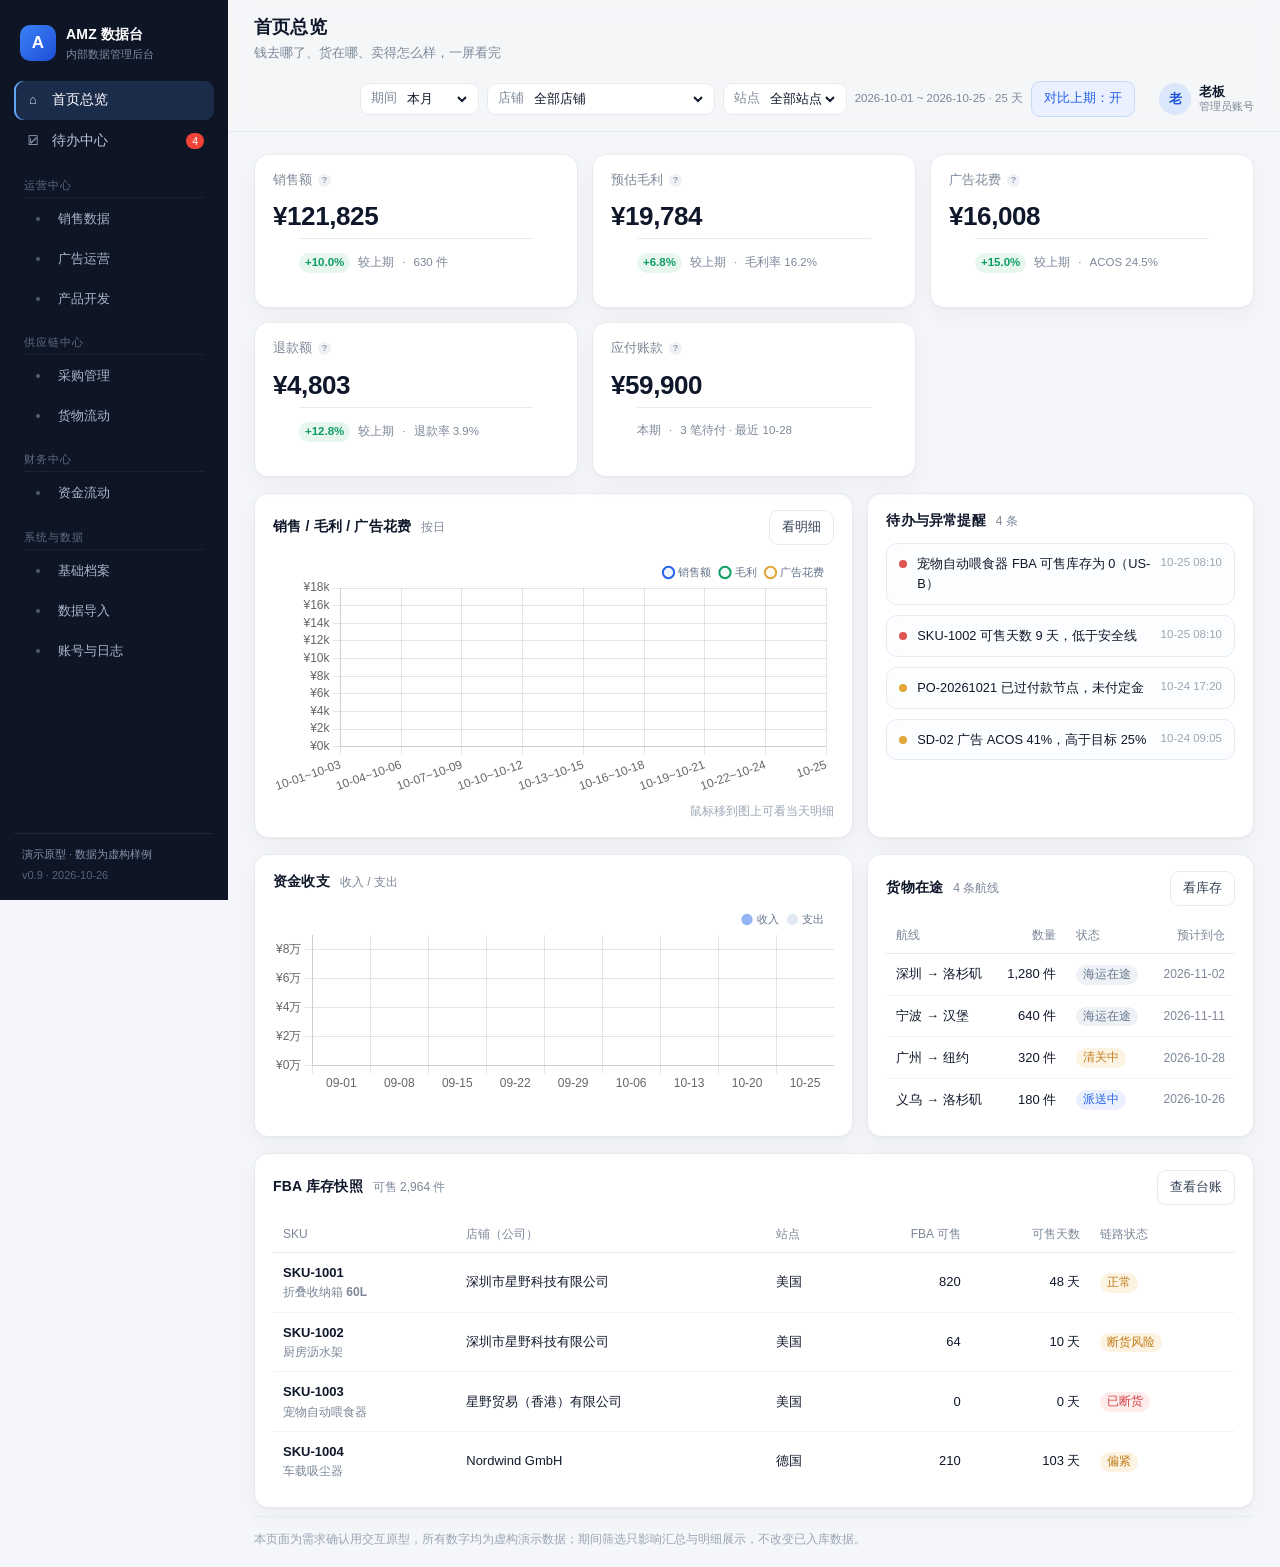
==== commit eaeb31bd: "feat(v0.9): 按客户第5轮反馈改版 — 期间筛选/广告运营/SKU利润表/FBA库存/采购回退" ====
--- a/AMZ-数据台-原型.html
+++ b/AMZ-数据台-原型.html
@@ -440,6 +440,101 @@
 .page-tabs .tab { padding: 7px 16px; font-size: 13px; }
 .page-tabs .tab.active { background: #fff; box-shadow: 0 1px 2px rgba(15,23,42,.1); }
 
+/* ================= v0.9 新增组件 ================= */
+.g5 { grid-template-columns: repeat(5, minmax(0, 1fr)); }
+@media (max-width: 1400px) { .g5 { grid-template-columns: repeat(3, minmax(0, 1fr)); } }
+@media (max-width: 1180px) { .g5 { grid-template-columns: repeat(2, minmax(0, 1fr)); } }
+@media (max-width: 860px) { .g5 { grid-template-columns: repeat(2, minmax(0, 1fr)); } }
+@media (max-width: 420px) { .g5 { grid-template-columns: 1fr; } }
+
+.range-note { font-size: 11.5px; color: var(--muted); white-space: nowrap; }
+.filter.range { display: none; }
+.filter.range.show { display: flex; }
+.filter.range input {
+  border: 0; outline: 0; background: transparent; color: var(--ink);
+  font-size: 12px; width: 108px;
+}
+.filter .tilde { color: #b6c0ce; font-size: 11px; }
+
+.kpi.has-tip { cursor: help; }
+.tip-ico {
+  width: 13px; height: 13px; border-radius: 50%; background: #eef1f6; color: #94a3b8;
+  font-size: 9px; display: inline-grid; place-items: center; font-weight: 700;
+}
+.hovercard {
+  position: fixed; z-index: 90; display: none; max-width: 300px;
+  background: #111c2e; color: #fff; font-size: 12px; line-height: 1.6;
+  padding: 8px 11px; border-radius: 9px; white-space: pre-line;
+  box-shadow: 0 12px 30px rgba(15, 23, 42, .28); pointer-events: none;
+}
+.hovercard::after {
+  content: ""; position: absolute; left: 14px; bottom: -4px;
+  width: 8px; height: 8px; background: #111c2e; transform: rotate(45deg);
+}
+
+.btn.sm { padding: 4px 9px; font-size: 12px; }
+.btn.warn { color: #b45309; border-color: #f2d2a4; background: #fff8ee; }
+.link.warn { color: #b45309; }
+.nowrap { white-space: nowrap; }
+.brand-txt { color: var(--brand); }
+
+.hint-row { margin-top: 6px; color: #9aa5b5; font-size: 11.5px; text-align: right; }
+.pager {
+  display: flex; align-items: center; gap: 8px; justify-content: flex-end;
+  padding-top: 12px; font-size: 12px;
+}
+.pager .muted { margin-right: auto; }
+.pager .btn:disabled { opacity: .45; cursor: default; }
+
+/* 库存水位 */
+.water { min-width: 118px; }
+.water-top { display: flex; justify-content: space-between; gap: 8px; font-size: 12px; }
+.water-top b { font-variant-numeric: tabular-nums; }
+.water-top span { color: var(--muted); font-size: 11px; }
+.water-bar { height: 6px; border-radius: 999px; background: #eef1f6; overflow: hidden; margin-top: 4px; }
+.water-bar i { display: block; height: 100%; border-radius: 999px; }
+.water.ok .water-bar i { background: #34b27b; }
+.water.warn .water-bar i { background: #e0a63a; }
+.water.bad .water-bar i { background: #e05454; }
+.water.ok .water-top b { color: #0f9d63; }
+.water.bad .water-top b { color: #d33b3b; }
+
+/* 产品开发：四段流程条 */
+.steps-flow { display: flex; align-items: center; gap: 4px; }
+.steps-flow .sf { flex: 1; display: flex; flex-direction: column; gap: 3px; }
+.steps-flow .sf i {
+  display: block; height: 7px; border-radius: 3px; background: #e7ebf2;
+}
+.steps-flow .sf.done i { background: #2f6fe0; }
+.steps-flow .sf.now i { background: #1d4ed8; box-shadow: 0 0 0 2px #e3edfe; }
+.steps-flow .sf em {
+  font-style: normal; font-size: 10.5px; color: #9aa5b5; text-align: center;
+  white-space: nowrap; overflow: hidden; text-overflow: ellipsis;
+}
+.steps-flow .sf.done em { color: #334155; }
+.steps-flow .sf.now em { color: #1d4ed8; font-weight: 600; }
+
+/* 列设置 */
+.col-menu { position: relative; }
+.col-menu > summary { list-style: none; cursor: pointer; }
+.col-menu > summary::-webkit-details-marker { display: none; }
+.col-menu .menu {
+  position: absolute; right: 0; top: 34px; z-index: 30; width: 190px;
+  background: #fff; border: 1px solid var(--line); border-radius: 10px;
+  box-shadow: 0 12px 30px rgba(15, 23, 42, .12); padding: 8px;
+}
+.col-menu .menu label {
+  display: flex; align-items: center; gap: 8px; font-size: 12.5px;
+  padding: 6px 8px; border-radius: 7px; cursor: pointer; color: var(--ink-2);
+}
+.col-menu .menu label:hover { background: #f5f8fd; }
+.col-menu .menu input { accent-color: var(--brand); }
+
+/* 宽表：宁可横向滚动，也不让单元格挤成多行 */
+.table.wide { min-width: 1300px; }
+.table.wide th, .table.wide td { white-space: nowrap; }
+.table.wide td .muted { white-space: nowrap; }
+
 </style>
 <script>
 /**
@@ -482,6 +577,7 @@
 
       <div class="nav-title">运营中心</div>
       <a class="nav-item sub" href="#/sales" data-route="sales">销售数据</a>
+      <a class="nav-item sub" href="#/ads" data-route="ads">广告运营</a>
       <a class="nav-item sub" href="#/product" data-route="product">产品开发</a>
 
       <div class="nav-title">供应链中心</div>
@@ -499,7 +595,7 @@
 
     <div class="sidebar-foot">
       <div class="demo-tag">演示原型 · 数据为虚构样例</div>
-      <div class="ver">v0.8 · 2026-10-25 11:56</div>
+      <div class="ver">v0.9 · 2026-10-26</div>
     </div>
   </aside>
 
@@ -512,29 +608,22 @@
       <div class="filters">
         <label class="filter">
           <span>期间</span>
-          <select id="fPeriod">
-            <option>2026-10-01 ~ 2026-10-25</option>
-            <option>2026-10-01 ~ 2026-10-31</option>
-            <option>2026-09-01 ~ 2026-09-30</option>
-          </select>
+          <select id="fPeriod"></select>
+        </label>
+        <label class="filter range" id="customRange">
+          <input type="date" id="fFrom" />
+          <span class="tilde">~</span>
+          <input type="date" id="fTo" />
         </label>
         <label class="filter">
           <span>店铺</span>
-          <select id="fStore">
-            <option>全部店铺</option>
-            <option>US-A</option>
-            <option>US-B</option>
-            <option>DE-A</option>
-          </select>
+          <select id="fStore"></select>
         </label>
         <label class="filter">
           <span>站点</span>
-          <select id="fSite">
-            <option>全部站点</option>
-            <option>美国</option>
-            <option>德国</option>
-          </select>
+          <select id="fSite"></select>
         </label>
+        <span class="range-note" id="rangeNote"></span>
         <button class="btn ghost" id="btnCompare">对比上期：开</button>
       </div>
       <div class="user">
@@ -546,216 +635,338 @@
     <section class="view" id="view"></section>
 
     <footer class="foot">
-      本页面为需求确认用交互原型，所有数字均为虚构演示数据；实际上线版本按导入日期出数，不做实时同步。
+      本页面为需求确认用交互原型，所有数字均为虚构演示数据；期间筛选只影响汇总与明细展示，不改变已入库数据。
     </footer>
   </main>
 </div>
 <script>
 // 演示数据（全部为虚构样例，不含任何真实客户数据）
-window.DEMO = {
-  meta: { period: "2026-10-01 ~ 2026-10-25", store: "全部店铺", site: "全部站点" },
-
-  kpi: [
-    { key: "sales", label: "销售业绩", value: 131540, delta: -1.5, unit: "¥", hint: "较上期" },
-    { key: "profit", label: "预估毛利", value: -21456, delta: -3.2, unit: "¥", hint: "毛利率 -16.3%" },
-    { key: "refund", label: "退款额", value: -11342, delta: 0.8, unit: "¥", hint: "退款率 8.6%" },
-    { key: "payable", label: "应付账款", value: 10000, delta: 2.4, unit: "¥", hint: "3 笔待付，最近到期 10-28" }
-  ],
-
-  trend: {
-    labels: ["10-01", "10-04", "10-07", "10-10", "10-13", "10-16", "10-19", "10-22", "10-25"],
-    sales: [8200, 9100, 7800, 12400, 13800, 11900, 16800, 18200, 21040],
-    profit: [-1200, -800, -2100, 1400, 2600, 900, 3800, 4100, 5200]
-  },
-
-  cashflow: {
-    labels: ["10-01", "10-05", "10-09", "10-13", "10-17", "10-21", "10-25"],
-    income: [62000, 18000, 0, 42000, 26000, 0, 38000],
-    expense: [12000, 46000, 9000, 0, 21000, 33000, 15000]
-  },
-
-  transit: [
-    { lane: "深圳 → 洛杉矶", qty: 1280, eta: "2026-11-02", status: "海运在途" },
-    { lane: "宁波 → 汉堡", qty: 640, eta: "2026-11-11", status: "海运在途" },
-    { lane: "广州 → 纽约", qty: 320, eta: "2026-10-28", status: "清关中" },
-    { lane: "义乌 → 洛杉矶", qty: 180, eta: "2026-10-26", status: "派送中" }
-  ],
-
-  stock: [
-    { sku: "SKU-1001", name: "折叠收纳箱 60L", store: "US-A", warehouse: "LA 海外仓", qty: 820, age: "32 天", cost: 42.5, value: 34850, status: "正常" },
-    { sku: "SKU-1002", name: "厨房沥水架", store: "US-A", warehouse: "LA 海外仓", qty: 64, age: "86 天", cost: 28.0, value: 1792, status: "库龄偏长" },
-    { sku: "SKU-1003", name: "宠物自动喂食器", store: "US-B", warehouse: "NJ 海外仓", qty: 0, age: "—", cost: 96.0, value: 0, status: "缺货" },
-    { sku: "SKU-1004", name: "车载吸尘器", store: "DE-A", warehouse: "汉堡海外仓", qty: 210, age: "12 天", cost: 118.0, value: 24780, status: "正常" },
-    { sku: "SKU-1005", name: "硅胶烘焙垫 3 件套", store: "US-B", warehouse: "NJ 海外仓", qty: 1530, age: "45 天", cost: 12.4, value: 18972, status: "正常" }
-  ],
-
-  sales: [
-    { sku: "SKU-1001", name: "折叠收纳箱 60L", store: "US-A", qty: 412, amount: 41200, refund: 2400, cost: 17510, freight: 1648, storage: 412, commission: 6180, ad: 3200, profit: 9850, margin: 23.9 },
-    { sku: "SKU-1002", name: "厨房沥水架", store: "US-A", qty: 168, amount: 10080, refund: 920, cost: 4704, freight: 336, storage: 168, commission: 1512, ad: 1200, profit: 1240, margin: 12.3 },
-    { sku: "SKU-1003", name: "宠物自动喂食器", store: "US-B", qty: 96, amount: 24000, refund: 3600, cost: 9216, freight: 960, storage: 240, commission: 3600, ad: 2800, profit: 3584, margin: 14.9 },
-    { sku: "SKU-1004", name: "车载吸尘器", store: "DE-A", qty: 61, amount: 12810, refund: 640, cost: 7198, freight: 610, storage: 122, commission: 1922, ad: 900, profit: 1418, margin: 11.1 },
-    { sku: "SKU-1005", name: "硅胶烘焙垫 3 件套", store: "US-B", qty: 530, amount: 15900, refund: 780, cost: 6572, freight: 636, storage: 159, commission: 2385, ad: 1450, profit: 3918, margin: 24.6 }
-  ],
-
-  finance: [
-    { date: "2026-10-24", type: "支出", account: "招行对公", category: "头程运费", counterparty: "海派物流", amount: -15800, note: "10 月第 3 批海运" },
-    { date: "2026-10-23", type: "收入", account: "PingPong", category: "店铺回款", counterparty: "Amazon US-A", amount: 38200, note: "10-09~10-15 结算" },
-    { date: "2026-10-22", type: "支出", account: "招行对公", category: "采购货款", counterparty: "宁波恒美", amount: -33000, note: "PO-20261018 预付 50%" },
-    { date: "2026-10-21", type: "支出", account: "Payoneer", category: "仓储费", counterparty: "LA 海外仓", amount: -4200, note: "9 月仓储+操作费" },
-    { date: "2026-10-19", type: "收入", account: "PingPong", category: "店铺回款", counterparty: "Amazon DE-A", amount: 26400, note: "10-02~10-08 结算" },
-    { date: "2026-10-17", type: "支出", account: "招行对公", category: "广告费", counterparty: "Amazon Ads", amount: -9600, note: "10 月上半月" }
-  ],
-
-  accounts: [
-    { name: "招行对公", balance: 186400, currency: "CNY" },
-    { name: "PingPong", balance: 64200, currency: "USD 折算" },
-    { name: "Payoneer", balance: 23800, currency: "USD 折算" }
-  ],
-
-  payables: [
-    { no: "PO-20261018", supplier: "宁波恒美", amount: 33000, paid: 16500, due: "2026-10-28" },
-    { no: "PO-20261021", supplier: "深圳优品", amount: 12400, paid: 0, due: "2026-11-03" },
-    { no: "PO-20261023", supplier: "海派物流", amount: 8800, paid: 0, due: "2026-11-08" }
-  ],
-
-  projects: [
-    { code: "PD-2026-08", name: "宠物自动喂食器 2 代", stage: "打样", owner: "阿凯", cost: 18600, target: "2026-12-05", progress: 45 },
-    { code: "PD-2026-09", name: "可折叠露营收纳箱", stage: "开模", owner: "小周", cost: 42300, target: "2026-11-20", progress: 62 },
-    { code: "PD-2026-10", name: "车载吸尘器 Pro", stage: "选品评估", owner: "阿凯", cost: 3200, target: "2027-01-15", progress: 15 },
-    { code: "PD-2026-07", name: "硅胶烘焙垫 4 件套", stage: "已上市", owner: "小周", cost: 25800, target: "2026-09-30", progress: 100 }
-  ],
-
-  suppliers: [
-    { name: "宁波恒美", category: "塑料家居", samples: 6, pass: 4, rating: "A" },
-    { name: "深圳优品", category: "小家电", samples: 4, pass: 2, rating: "B" },
-    { name: "东莞禾木", category: "硅胶制品", samples: 8, pass: 7, rating: "A" }
-  ],
-
-  todos: [
-    { level: "高", module: "货物流动", text: "SKU-1003 库存为 0，US-B 仍在售", suggest: "暂停广告并补货", time: "10-25 08:12", status: "待处理" },
-    { level: "中", module: "财务中心", text: "10-24 头程 ¥15,800 未分摊到 SKU", suggest: "补分摊，否则毛利失真", time: "10-24 18:20", status: "待处理" },
-    { level: "中", module: "财务中心", text: "PO-20261018 尾款 ¥16,500 于 10-28 到期", suggest: "安排付款", time: "10-24 09:05", status: "待处理" },
-    { level: "低", module: "系统与数据", text: "销售明细导入 10-24 有 3 行失败（SKU 未匹配）", suggest: "补齐 SKU 档案后重导", time: "10-24 21:02", status: "待处理" }
-  ],
-
-  imports: [
-    { time: "2026-10-24 21:02", type: "销售明细", file: "sales_20261024.xlsx", rows: 320, ok: 317, fail: 3, by: "财务-小林" },
-    { time: "2026-10-24 20:40", type: "库存流水", file: "stock_20261024.xlsx", rows: 85, ok: 85, fail: 0, by: "运营-阿凯" },
-    { time: "2026-10-23 18:11", type: "资金流水", file: "cash_20261023.xlsx", rows: 42, ok: 42, fail: 0, by: "财务-小林" },
-    { time: "2026-10-22 09:30", type: "采购入库", file: "po_20261022.xlsx", rows: 12, ok: 10, fail: 2, by: "运营-小周" }
-  ],
-
-  users: [
-    { name: "老板", account: "boss", last: "2026-10-25 08:05", status: "启用" },
-    { name: "阿凯", account: "kai", last: "2026-10-25 07:52", status: "启用" },
-    { name: "小林", account: "lin", last: "2026-10-24 21:10", status: "启用" },
-    { name: "小周", account: "zhou", last: "2026-10-23 17:40", status: "启用" },
-    { name: "离职-老陈", account: "chen", last: "2026-09-30 18:22", status: "停用" }
-  ],
-
-  logs: [
-    { time: "2026-10-25 07:52", user: "kai", module: "货物流", action: "编辑", detail: "SKU-1003 库存 12 → 0" },
-    { time: "2026-10-24 21:02", user: "lin", module: "销售数据", action: "导入", detail: "sales_20261024.xlsx（3 行失败）" },
-    { time: "2026-10-24 20:40", user: "kai", module: "货物流", action: "导入", detail: "stock_20261024.xlsx" },
-    { time: "2026-10-24 09:12", user: "boss", module: "账号", action: "停用", detail: "用户 chen" }
-  ],
-
-
-  purchaseStages: ["采购申请", "审批", "下单", "供应商发货", "头程运输", "清关", "到仓", "入库上架", "出库发货"],
-
-  purchases: [
-    { no: "PO-20261018", type: "外采", batch: "B20261018-01", shipTo: "Amazon US-A（FBA）", supplier: "宁波恒美", sku: "SKU-1001", name: "折叠收纳箱 60L", qty: 2000, amount: 66000, paid: 33000, stage: 6, eta: "2026-10-27", owner: "小周",
+(function () {
+  const FX = { USD: 7.12, CAD: 5.22, BRL: 1.31, MXN: 0.39, EUR: 7.78, GBP: 9.15 };
+
+  const sites = [
+    { name: "美国", currency: "USD", status: "启用" },
+    { name: "加拿大", currency: "CAD", status: "启用" },
+    { name: "巴西", currency: "BRL", status: "启用" },
+    { name: "墨西哥", currency: "MXN", status: "启用" },
+    { name: "德国", currency: "EUR", status: "启用" },
+    { name: "英国", currency: "GBP", status: "启用" }
+  ];
+
+  const stores = [
+    { name: "深圳市星野科技有限公司", site: "美国", status: "启用", updated: "2026-10-25" },
+    { name: "星野贸易（香港）有限公司", site: "美国", status: "启用", updated: "2026-10-25" },
+    { name: "Nordwind GmbH", site: "德国", status: "启用", updated: "2026-10-24" },
+    { name: "星野（上海）电子商务有限公司", site: "加拿大", status: "停用", updated: "2026-09-30" }
+  ];
+
+  // 一条记录 = 店铺(公司) × 站点(销售国) × SKU 的唯一身份
+  const skus = [
+    { sku: "SKU-1001", name: "折叠收纳箱 60L", store: "深圳市星野科技有限公司", site: "美国", asin: "B0B8X1Q2M3", price: 35.99, baseQty: 4, cost: 92, delivery: 38, freight: 6, storage: 2 },
+    { sku: "SKU-1002", name: "厨房沥水架", store: "深圳市星野科技有限公司", site: "美国", asin: "B0B7K4L9P1", price: 19.99, baseQty: 3, cost: 48, delivery: 26, freight: 3, storage: 1 },
+    { sku: "SKU-1003", name: "宠物自动喂食器", store: "星野贸易（香港）有限公司", site: "美国", asin: "B0C2M8T6R4", price: 89.99, baseQty: 1, cost: 235, delivery: 82, freight: 12, storage: 4 },
+    { sku: "SKU-1004", name: "车载吸尘器", store: "Nordwind GmbH", site: "德国", asin: "B0D5N3V7S2", price: 69.99, baseQty: 1, cost: 205, delivery: 75, freight: 14, storage: 4 },
+    { sku: "SKU-1005", name: "硅胶烘焙垫 3 件套", store: "星野贸易（香港）有限公司", site: "美国", asin: "B0B9P2D4W8", price: 12.99, baseQty: 12, cost: 26, delivery: 14, freight: 2, storage: 0.5 },
+    { sku: "SKU-1006", name: "露营折叠桌", store: "Nordwind GmbH", site: "德国", asin: "B0F1Q7H5K9", price: 45.99, baseQty: 2, cost: 128, delivery: 52, freight: 9, storage: 2 }
+  ];
+
+  // ---------- 广告活动（SP 商品推广 / SB 品牌推广 / SD 展示推广） ----------
+  const campaigns = [
+    { id: "SP-01", type: "SP", name: "收纳箱-精准长尾", sku: "SKU-1001", store: "深圳市星野科技有限公司", site: "美国", spend: 140, sales: 700, imp: 24000, clicks: 470, orders: 9 },
+    { id: "SP-02", type: "SP", name: "沥水架-广泛匹配", sku: "SKU-1002", store: "深圳市星野科技有限公司", site: "美国", spend: 92, sales: 375, imp: 16400, clicks: 312, orders: 6 },
+    { id: "SP-03", type: "SP", name: "喂食器-自动投放", sku: "SKU-1003", store: "星野贸易（香港）有限公司", site: "美国", spend: 118, sales: 500, imp: 12100, clicks: 264, orders: 3 },
+    { id: "SB-01", type: "SB", name: "星野品牌旗舰", sku: "SKU-1001", store: "深圳市星野科技有限公司", site: "美国", spend: 86, sales: 310, imp: 18800, clicks: 205, orders: 4 },
+    { id: "SD-01", type: "SD", name: "收纳箱-再营销", sku: "SKU-1001", store: "星野贸易（香港）有限公司", site: "美国", spend: 58, sales: 178, imp: 9600, clicks: 148, orders: 2 },
+    { id: "SD-02", type: "SD", name: "吸尘器-商品定向", sku: "SKU-1004", store: "Nordwind GmbH", site: "德国", spend: 66, sales: 215, imp: 7400, clicks: 121, orders: 1 }
+  ];
+
+  // 确定性伪随机，保证每次打开数字一致
+  let seed = 20261025;
+  const rnd = () => { seed = (seed * 1103515245 + 12345) % 2147483648; return seed / 2147483648; };
+
+  const DAY = 86400000;
+  const fmt = (d) => `${d.getFullYear()}-${String(d.getMonth() + 1).padStart(2, "0")}-${String(d.getDate()).padStart(2, "0")}`;
+  const dates = [];
+  for (let t = Date.UTC(2026, 8, 1); t <= Date.UTC(2026, 9, 25); t += DAY) {
+    const d = new Date(t);
+    dates.push(fmt(new Date(d.getUTCFullYear(), d.getUTCMonth(), d.getUTCDate())));
+  }
+
+  const weekdayFactor = [0.92, 0.95, 1.0, 1.02, 1.05, 1.18, 1.24]; // 周日..周六
+  const growth = (i) => 0.86 + i / dates.length * 0.28; // 9 月略低，10 月爬坡
+
+  // ---------- 广告日数据 ----------
+  const ads = [];
+  dates.forEach((date, di) => {
+    const wd = new Date(date + "T00:00:00").getDay();
+    campaigns.forEach((c) => {
+      const jitter = 0.82 + rnd() * 0.36;
+      const f = weekdayFactor[wd] * growth(di) * jitter;
+      const spend = Math.round(c.spend * f * 100) / 100;
+      const sales = Math.round(c.sales * f * 100) / 100;
+      const clicks = Math.round(c.clicks * f);
+      const imp = Math.round(c.imp * f);
+      ads.push({
+        date, type: c.type, campaign: c.name, campaignId: c.id,
+        store: c.store, site: c.site, sku: c.sku,
+        impressions: imp, clicks, spend, sales,
+        orders: Math.max(1, Math.round(c.orders * f))
+      });
+    });
+  });
+
+  const adBySkuDate = {};
+  ads.forEach((a) => {
+    const k = a.sku + "|" + a.date;
+    adBySkuDate[k] = (adBySkuDate[k] || 0) + a.spend;
+  });
+
+  // ---------- 销售明细（按天 × 店铺 × 站点 × SKU） ----------
+  const sales = [];
+  dates.forEach((date, di) => {
+    const wd = new Date(date + "T00:00:00").getDay();
+    skus.forEach((s) => {
+      const jitter = 0.72 + rnd() * 0.56;
+      const qty = Math.max(0, Math.round(s.baseQty * weekdayFactor[wd] * growth(di) * jitter));
+      if (!qty) return;
+      const cny = FX[s.site === "德国" ? "EUR" : "USD"];
+      const px = s.price * (0.96 + rnd() * 0.08);
+      const amountLocal = Math.round(qty * px * 100) / 100;
+      const amount = amountLocal * cny;
+      const refund = amount * (0.025 + rnd() * 0.03);
+      const commission = amount * 0.15;
+      const ad = adBySkuDate[s.sku + "|" + date] || 0;
+      const profit = amount - refund - s.cost * qty - s.freight * qty - s.storage * qty - commission - s.delivery * qty - ad;
+      sales.push({
+        date, store: s.store, site: s.site, sku: s.sku, name: s.name, asin: s.asin,
+        currency: s.site === "德国" ? "EUR" : "USD",
+        qty, amountLocal, amount, refund, commission, ad, profit,
+        margin: amount ? +(profit / amount * 100).toFixed(1) : 0
+      });
+    });
+  });
+
+  // ---------- FBA 库存（不做海外仓） ----------
+  const stock = [
+    { sku: "SKU-1001", name: "折叠收纳箱 60L", store: "深圳市星野科技有限公司", site: "美国", asin: "B0B8X1Q2M3", fba: 820, domestic: 600, inbound: 480, age90: 0, sales30: 512, eta: "2026-11-02", status: "正常" },
+    { sku: "SKU-1002", name: "厨房沥水架", store: "深圳市星野科技有限公司", site: "美国", asin: "B0B7K4L9P1", fba: 64, domestic: 0, inbound: 0, age90: 64, sales30: 196, eta: "—", status: "断货风险" },
+    { sku: "SKU-1003", name: "宠物自动喂食器", store: "星野贸易（香港）有限公司", site: "美国", asin: "B0C2M8T6R4", fba: 0, domestic: 300, inbound: 300, age90: 0, sales30: 96, eta: "2026-11-11", status: "已断货" },
+    { sku: "SKU-1004", name: "车载吸尘器", store: "Nordwind GmbH", site: "德国", asin: "B0D5N3V7S2", fba: 210, domestic: 0, inbound: 120, age90: 0, sales30: 61, eta: "2026-10-28", status: "偏紧" },
+    { sku: "SKU-1005", name: "硅胶烘焙垫 3 件套", store: "星野贸易（香港）有限公司", site: "美国", asin: "B0B9P2D4W8", fba: 1530, domestic: 0, inbound: 0, age90: 0, sales30: 530, eta: "—", status: "健康" },
+    { sku: "SKU-1006", name: "露营折叠桌", store: "Nordwind GmbH", site: "德国", asin: "B0F1Q7H5K9", fba: 340, domestic: 200, inbound: 0, age90: 12, sales30: 88, eta: "2026-11-06", status: "偏紧" }
+  ];
+
+  // ---------- SKU 利润表（成本项每天可能变，录入时留更新日期） ----------
+  const skuProfit = skus.map((s) => {
+    const cny = FX[s.site === "德国" ? "EUR" : "USD"];
+    const price = +(s.price * cny).toFixed(2);
+    const commission = +(price * 0.15).toFixed(2);
+    const ad = +(price * 0.10).toFixed(2);
+    const profit = +(price - s.cost - s.freight - s.storage - commission - s.delivery - ad).toFixed(2);
+    return {
+      sku: s.sku, name: s.name, store: s.store, site: s.site,
+      price, cost: s.cost, freight: s.freight, storage: s.storage,
+      commission, delivery: s.delivery, ad, profit,
+      margin: +(profit / price * 100).toFixed(1),
+      updated: s.sku === "SKU-1002" ? "2026-10-24" : "2026-10-25"
+    };
+  });
+
+  const purchases = [
+    {
+      no: "PO-20261018", type: "外采", batch: "B20261018-01", supplier: "宁波恒美", store: "深圳市星野科技有限公司", site: "美国",
+      sku: "SKU-1001", name: "折叠收纳箱 60L", qty: 800, amount: 6600, paid: 3300, eta: "2026-10-26", shipTo: "FBA · US-A", owner: "小周", stage: 5,
       timeline: [
-        { stage: "采购申请", time: "2026-10-14 09:20", by: "小周", note: "库存低于安全线，补 2,000 件" },
-        { stage: "审批", time: "2026-10-14 15:05", by: "老板", note: "同意，按 33 元/件" },
-        { stage: "下单", time: "2026-10-15 10:12", by: "小周", note: "合同 PO-20261018 已签" },
-        { stage: "供应商发货", time: "2026-10-20 16:40", by: "宁波恒美", note: "工厂出库 2,000 件" },
-        { stage: "头程运输", time: "2026-10-21 08:30", by: "海派物流", note: "宁波 → 洛杉矶，海运" },
-        { stage: "清关", time: "2026-10-24 14:20", by: "海派物流", note: "清关资料已提交" },
-        { stage: "到仓", time: "2026-10-25 09:10", by: "LA 海外仓", note: "到仓 1,280 件，剩余分批发" }
-      ] },
-    { no: "PO-20261021", type: "代加工", batch: "B20261021-01", shipTo: "Amazon US-B（FBA）", supplier: "深圳优品", sku: "SKU-1003", name: "宠物自动喂食器", qty: 800, amount: 76800, paid: 0, stage: 3, eta: "2026-11-06", owner: "阿凯",
+        { stage: "采购申请", time: "2026-10-18 09:20", by: "小周", note: "补货 800 件" },
+        { stage: "审批", time: "2026-10-18 11:05", by: "老板", note: "同意" },
+        { stage: "下单", time: "2026-10-18 15:40", by: "小周", note: "预付 50%" },
+        { stage: "供应商发货", time: "2026-10-20 10:00", by: "宁波恒美", note: "已出库" },
+        { stage: "头程运输", time: "2026-10-21 08:30", by: "海派物流", note: "宁波 → 洛杉矶" },
+        { stage: "清关", time: "2026-10-24 14:10", by: "海派物流", note: "清关中" }
+      ]
+    },
+    {
+      no: "PO-20261021", type: "外采", batch: "B20261021-01", supplier: "深圳优品", store: "星野贸易（香港）有限公司", site: "美国",
+      sku: "SKU-1003", name: "宠物自动喂食器", qty: 300, amount: 12400, paid: 0, eta: "2026-11-03", shipTo: "FBA · US-B", owner: "阿凯", stage: 2,
       timeline: [
-        { stage: "采购申请", time: "2026-10-16 11:00", by: "阿凯", note: "新款备货，首批 800 件" },
-        { stage: "审批", time: "2026-10-16 18:30", by: "老板", note: "同意，先付 50%" },
-        { stage: "下单", time: "2026-10-17 09:45", by: "阿凯", note: "已下单，账期 30 天" },
-        { stage: "付款", time: "2026-10-24 09:05", by: "小林", note: "尾款 16,500 待付，10-28 到期" }
-      ] },
-    { no: "PO-20261023", type: "外采", batch: "B20261023-01", shipTo: "Amazon US-B（FBA）", supplier: "东莞禾木", sku: "SKU-1005", name: "硅胶烘焙垫 3 件套", qty: 3000, amount: 37200, paid: 37200, stage: 4, eta: "2026-11-12", owner: "小周",
+        { stage: "采购申请", time: "2026-10-21 09:10", by: "阿凯", note: "断货补货" },
+        { stage: "审批", time: "2026-10-21 10:30", by: "老板", note: "同意" },
+        { stage: "下单", time: "2026-10-21 16:20", by: "阿凯", note: "待付定金" }
+      ]
+    },
+    {
+      no: "PO-20261023", type: "代加工", batch: "B20261023-01", supplier: "东莞禾木", store: "深圳市星野科技有限公司", site: "美国",
+      sku: "SKU-1002", name: "厨房沥水架", qty: 1000, amount: 22800, paid: 6840, eta: "2026-11-12", shipTo: "FBA · US-A", owner: "小周", stage: 3,
       timeline: [
-        { stage: "采购申请", time: "2026-10-20 10:15", by: "小周", note: "旺季补货 3,000 件" },
-        { stage: "审批", time: "2026-10-20 14:00", by: "老板", note: "同意" },
-        { stage: "下单", time: "2026-10-21 09:30", by: "小周", note: "全款已付" },
-        { stage: "供应商发货", time: "2026-10-23 17:20", by: "东莞禾木", note: "工厂直发深圳仓" },
-        { stage: "头程运输", time: "2026-10-19 08:00", by: "海派物流", note: "深圳 → 新泽西，海运（已开船 6 天）" }
-      ] },
-    { no: "PO-20261012", type: "外采", batch: "B20261012-01", shipTo: "Amazon US-A（FBA）", supplier: "宁波恒美", sku: "SKU-1006", name: "露营收纳箱 80L", qty: 1200, amount: 51000, paid: 51000, stage: 8, eta: "2026-10-20", owner: "小周",
+        { stage: "采购申请", time: "2026-10-23 09:00", by: "小周", note: "代加工订单" },
+        { stage: "审批", time: "2026-10-23 09:40", by: "老板", note: "同意" },
+        { stage: "下单", time: "2026-10-23 14:00", by: "小周", note: "按进度付款 30%" },
+        { stage: "供应商发货", time: "2026-10-25 10:20", by: "东莞禾木", note: "首批 400 件" }
+      ]
+    },
+    {
+      no: "PO-20261014", type: "外采", batch: "B20261014-01", supplier: "宁波恒美", store: "Nordwind GmbH", site: "德国",
+      sku: "SKU-1006", name: "露营折叠桌", qty: 500, amount: 26000, paid: 26000, eta: "2026-10-20", shipTo: "FBA · DE-A", owner: "阿凯", stage: 8,
       timeline: [
-        { stage: "采购申请", time: "2026-10-08 09:00", by: "小周", note: "新品首批" },
-        { stage: "审批", time: "2026-10-08 11:20", by: "老板", note: "同意" },
-        { stage: "下单", time: "2026-10-09 10:00", by: "小周", note: "已下单" },
-        { stage: "付款", time: "2026-10-09 15:00", by: "小林", note: "全款" },
-        { stage: "供应商发货", time: "2026-10-11 16:00", by: "宁波恒美", note: "出库" },
-        { stage: "头程运输", time: "2026-10-12 08:00", by: "海派物流", note: "宁波 → 洛杉矶" },
-        { stage: "清关", time: "2026-10-16 10:30", by: "海派物流", note: "放行" },
-        { stage: "到仓", time: "2026-10-18 14:00", by: "LA 海外仓", note: "到仓 1,200 件" },
-        { stage: "入库上架", time: "2026-10-19 10:20", by: "阿凯", note: "已上架，库存已更新" },
-        { stage: "出库发货", time: "2026-10-21 09:40", by: "小周", note: "发 FBA 1,200 件，批次 B20261012-01 已发走" }
-      ] }
-  ],
-
-  masters: {
-    stores: [
-      { code: "US-A", name: "美国店 A", site: "美国", status: "启用" },
-      { code: "US-B", name: "美国店 B", site: "美国", status: "启用" },
-      { code: "DE-A", name: "德国店 A", site: "德国", status: "启用" },
-      { code: "UK-A", name: "英国店 A", site: "英国", status: "停用" }
+        { stage: "采购申请", time: "2026-10-14 09:00", by: "阿凯", note: "德国站补货" },
+        { stage: "审批", time: "2026-10-14 10:10", by: "老板", note: "同意" },
+        { stage: "下单", time: "2026-10-14 11:30", by: "阿凯", note: "全款" },
+        { stage: "供应商发货", time: "2026-10-15 09:00", by: "宁波恒美", note: "已出库" },
+        { stage: "头程运输", time: "2026-10-15 15:00", by: "海派物流", note: "宁波 → 汉堡" },
+        { stage: "清关", time: "2026-10-18 10:00", by: "海派物流", note: "已清关" },
+        { stage: "到仓", time: "2026-10-19 09:00", by: "Nordwind", note: "到仓" },
+        { stage: "入库上架", time: "2026-10-19 16:00", by: "Nordwind", note: "已上架" },
+        { stage: "出库发货", time: "2026-10-20 10:00", by: "Nordwind", note: "已发 FBA" }
+      ]
+    },
+    {
+      no: "PO-20261025", type: "外采", batch: "B20261025-01", supplier: "深圳优品", store: "星野贸易（香港）有限公司", site: "美国",
+      sku: "SKU-1005", name: "硅胶烘焙垫 3 件套", qty: 2000, amount: 31000, paid: 0, eta: "2026-11-20", shipTo: "FBA · US-B", owner: "小周", stage: 1,
+      timeline: [
+        { stage: "采购申请", time: "2026-10-25 08:50", by: "小周", note: "旺季备货" },
+        { stage: "审批", time: "2026-10-25 09:30", by: "老板", note: "同意，等付款" }
+      ]
+    }
+  ];
+
+  const projects = [
+    { code: "PD-2026-08", name: "宠物自动喂食器 2 代", stage: "打样", step: 1, owner: "阿凯", cost: 18600, target: "2026-12-05" },
+    { code: "PD-2026-09", name: "可折叠露营收纳箱", stage: "量产", step: 2, owner: "小周", cost: 42300, target: "2026-11-20" },
+    { code: "PD-2026-10", name: "车载吸尘器 Pro", stage: "选品评估", step: 0, owner: "阿凯", cost: 3200, target: "2027-01-15" },
+    { code: "PD-2026-07", name: "硅胶烘焙垫 4 件套", stage: "上市", step: 3, owner: "小周", cost: 25800, target: "2026-09-30" }
+  ];
+
+  const suppliers = [
+    { name: "宁波恒美", category: "塑料家居", contact: "王工 138****2210", rating: "A", status: "启用" },
+    { name: "深圳优品", category: "小家电", contact: "李经理 139****8821", rating: "B", status: "启用" },
+    { name: "东莞禾木", category: "硅胶制品", contact: "陈小姐 137****6633", rating: "A", status: "启用" },
+    { name: "义乌新程", category: "户外用品", contact: "赵工 135****9012", rating: "B", status: "启用" }
+  ];
+
+  window.DEMO = {
+    meta: { period: "2026-10-01 ~ 2026-10-25", store: "全部店铺", site: "全部站点" },
+    fx: FX,
+    sites,
+    stores,
+    skus,
+    campaigns,
+    ads,
+    sales,
+    stock,
+    skuProfit,
+    purchases,
+    purchaseStages: ["采购申请", "审批", "下单", "供应商发货", "头程运输", "清关", "到仓", "入库上架", "出库发货"],
+    projects,
+    projectStages: ["选品评估", "打样", "量产", "上市"],
+    suppliers,
+
+    trendDays: dates,
+
+    todos: [
+      { level: "高", text: "宠物自动喂食器 FBA 可售库存为 0（US-B）", module: "库存", suggest: "空运 300 件或调拨", time: "10-25 08:10", status: "待处理" },
+      { level: "高", text: "SKU-1002 可售天数 9 天，低于安全线", module: "库存", suggest: "发起采购 / 提报补货", time: "10-25 08:10", status: "待处理" },
+      { level: "中", text: "PO-20261021 已过付款节点，未付定金", module: "采购", suggest: "确认付款或改期", time: "10-24 17:20", status: "待处理" },
+      { level: "中", text: "SD-02 广告 ACOS 41%，高于目标 25%", module: "广告", suggest: "降竞价 / 关低效词", time: "10-24 09:05", status: "待处理" },
+      { level: "低", text: "10-24 销售导入 3 行失败（ASIN 缺失）", module: "导入", suggest: "补 ASIN 后重导", time: "10-24 08:40", status: "已处理" }
     ],
-    skus: [
-      { sku: "SKU-1001", name: "折叠收纳箱 60L", category: "家居收纳", cost: 42.5, status: "在售" },
-      { sku: "SKU-1002", name: "厨房沥水架", category: "厨房用品", cost: 28.0, status: "在售" },
-      { sku: "SKU-1003", name: "宠物自动喂食器", category: "宠物用品", cost: 96.0, status: "在售" },
-      { sku: "SKU-1004", name: "车载吸尘器", category: "汽车用品", cost: 118.0, status: "在售" },
-      { sku: "SKU-1005", name: "硅胶烘焙垫 3 件套", category: "厨房用品", cost: 12.4, status: "在售" },
-      { sku: "SKU-1006", name: "露营收纳箱 80L", category: "家居收纳", cost: 55.0, status: "停售" }
+
+    transit: [
+      { lane: "深圳 → 洛杉矶", qty: 1280, eta: "2026-11-02", status: "海运在途" },
+      { lane: "宁波 → 汉堡", qty: 640, eta: "2026-11-11", status: "海运在途" },
+      { lane: "广州 → 纽约", qty: 320, eta: "2026-10-28", status: "清关中" },
+      { lane: "义乌 → 洛杉矶", qty: 180, eta: "2026-10-26", status: "派送中" }
     ],
-    warehouses: [
-      { name: "LA 海外仓", type: "海外仓", location: "美国 洛杉矶", status: "启用" },
-      { name: "NJ 海外仓", type: "海外仓", location: "美国 新泽西", status: "启用" },
-      { name: "汉堡海外仓", type: "海外仓", location: "德国 汉堡", status: "启用" },
-      { name: "海派物流", type: "货代", location: "深圳", status: "启用" },
-      { name: "宁波恒美仓", type: "国内仓", location: "宁波", status: "启用" }
+
+    cashflow: {
+      labels: ["09-01", "09-08", "09-15", "09-22", "09-29", "10-06", "10-13", "10-20", "10-25"],
+      income: [62000, 58000, 74000, 69000, 81000, 72000, 66000, 88000, 76000],
+      expense: [52000, 61000, 58000, 72000, 64000, 69000, 58000, 74000, 66000]
+    },
+
+    finance: (function () {
+      const out = [];
+      dates.forEach((date, i) => {
+        const wd = new Date(date + "T00:00:00").getDay();
+        if (wd === 5) out.push({ date, type: "收入", account: "PingPong", category: "店铺回款", counterparty: "Amazon US", amount: Math.round(28000 + rnd() * 18000), note: "本周店铺结算" });
+        if (wd === 1) out.push({ date, type: "支出", account: "招行对公", category: "采购货款", counterparty: "宁波恒美", amount: -Math.round(18000 + rnd() * 16000), note: "采购合同付款" });
+        if (wd === 3) out.push({ date, type: "支出", account: "招行对公", category: "头程运费", counterparty: "海派物流", amount: -Math.round(8000 + rnd() * 6000), note: "海运头程" });
+        if (wd === 2) out.push({ date, type: "支出", account: "招行对公", category: "广告费", counterparty: "Amazon Ads", amount: -Math.round(6000 + rnd() * 3000), note: "广告账户充值" });
+        if (i % 9 === 0) out.push({ date, type: "支出", account: "Payoneer", category: "FBA 仓储费", counterparty: "Amazon FBA", amount: -Math.round(2800 + rnd() * 1800), note: "FBA 仓储与操作费" });
+      });
+      return out.reverse();
+    })(),
+
+    accounts: [
+      { name: "招行对公", balance: 186400, currency: "CNY" },
+      { name: "PingPong", balance: 64200, currency: "USD 折算" },
+      { name: "Payoneer", balance: 23800, currency: "USD 折算" }
     ],
-    subjects: [
-      { code: "C-01", name: "采购货款", type: "支出", status: "启用" },
-      { code: "C-02", name: "头程运费", type: "支出", status: "启用" },
-      { code: "C-03", name: "仓储费", type: "支出", status: "启用" },
-      { code: "C-04", name: "广告费", type: "支出", status: "启用" },
-      { code: "C-05", name: "平台佣金", type: "支出", status: "启用" },
-      { code: "C-06", name: "店铺回款", type: "收入", status: "启用" },
-      { code: "C-07", name: "其他收入", type: "收入", status: "启用" }
+
+    payables: [
+      { no: "PO-20261018", supplier: "宁波恒美", amount: 33000, paid: 16500, due: "2026-10-28" },
+      { no: "PO-20261021", supplier: "深圳优品", amount: 12400, paid: 0, due: "2026-11-03" },
+      { no: "PO-20261025", supplier: "深圳优品", amount: 31000, paid: 0, due: "2026-11-08" }
+    ],
+
+    users: [
+      { name: "老板", account: "admin", last: "2026-10-25 11:40", status: "启用" },
+      { name: "小周", account: "zhou", last: "2026-10-25 10:12", status: "启用" },
+      { name: "阿凯", account: "kai", last: "2026-10-24 18:30", status: "启用" },
+      { name: "财务小李", account: "li", last: "2026-10-25 09:05", status: "启用" },
+      { name: "离职账号", account: "temp01", last: "2026-08-02 14:00", status: "停用" }
+    ],
+
+    logs: [
+      { time: "2026-10-25 11:38", user: "老板", module: "广告运营", action: "新增", detail: "SP-01 10-24 广告数据" },
+      { time: "2026-10-25 10:12", user: "小周", module: "销售数据", action: "新增", detail: "10-24 销售明细 6 条" },
+      { time: "2026-10-25 09:05", user: "财务小李", module: "资金流水", action: "新增", detail: "头程运费 ¥15,800" },
+      { time: "2026-10-24 18:30", user: "阿凯", module: "采购管理", action: "推进", detail: "PO-20261023 → 供应商发货" }
+    ],
+
+    imports: [
+      { time: "2026-10-25 10:12", type: "销售明细", file: "销售明细-20261024.xlsx", rows: 6, ok: 6, fail: 0, by: "小周" },
+      { time: "2026-10-25 11:38", type: "广告数据", file: "广告-SP-20261024.xlsx", rows: 6, ok: 6, fail: 0, by: "老板" },
+      { time: "2026-10-24 08:40", type: "销售明细", file: "销售明细-20261023.xlsx", rows: 9, ok: 6, fail: 3, by: "阿凯" }
     ]
-  }
-};
+  };
+})();
 
 </script>
 <script>
-/* AMZ 数据台 · 交互原型（演示数据，无后端） */
+/* AMZ 数据台 · 交互原型（演示数据，无后端） v0.9 */
 (function () {
   const D = window.DEMO;
+  const DAY = 86400000;
+  const ANCHOR = "2026-10-25"; // 演示数据的「今天」
+
   const money = (n) => {
     const v = Math.round(n);
     return (v < 0 ? "-¥" : "¥") + Math.abs(v).toLocaleString("en-US");
   };
+  const money2 = (n) => (n < 0 ? "-¥" : "¥") + Math.abs(n).toLocaleString("en-US", { minimumFractionDigits: 2, maximumFractionDigits: 2 });
   const num = (n) => Math.round(n).toLocaleString("en-US");
   const pct = (n, d = 1) => (n > 0 ? "+" : "") + n.toFixed(d) + "%";
   const esc = (s) => String(s == null ? "" : s).replace(/[&<>"]/g, c => ({ "&": "&amp;", "<": "&lt;", ">": "&gt;", '"': "&quot;" }[c]));
+  const md = (d) => (d || "").slice(5);
+
+  const PRESETS = [
+    { k: "today", label: "今日", days: 1 },
+    { k: "yesterday", label: "昨日", days: 1, offset: 1 },
+    { k: "d3", label: "近 3 天", days: 3 },
+    { k: "d7", label: "近 7 天", days: 7 },
+    { k: "d14", label: "近 14 天", days: 14 },
+    { k: "month", label: "本月", days: 25 },
+    { k: "last", label: "上月", days: 30, offset: 25 },
+    { k: "custom", label: "自定义", days: null }
+  ];
 
   const state = {
     route: "overview",
+    period: "month",
+    from: "2026-10-01",
+    to: ANCHOR,
     store: "全部店铺",
     site: "全部站点",
-    period: "2026-10-01 ~ 2026-10-25",
     compare: true,
     masterTab: "stores",
     todoFilter: "全部",
@@ -763,323 +974,141 @@
     tracePos: "全部",
     purchaseTab: "list",
     impStep: 1,
-    impType: "销售明细"
+    impType: "销售明细",
+    adType: "全部",
+    compareDim: "store",
+    projStage: "全部",
+    page: { sales: 1, goods: 1, ads: 1 },
+    pageSize: 10,
+    colMenu: false,
+    cols: { age90: false, eta: true }
   };
 
-  const factor = () => {
-    let f = 1;
-    if (state.store === "US-A") f *= 0.52;
-    if (state.store === "US-B") f *= 0.33;
-    if (state.store === "DE-A") f *= 0.15;
-    if (state.site === "美国") f *= 0.85;
-    if (state.site === "德国") f *= 0.15;
-    return f;
-  };
-
-  const titles = {
-    overview: ["首页总览", "钱去哪了、货在哪、卖得怎么样，一屏看完"],
-    todo: ["待办中心", "异常、待付款、未分摊，按优先级处理"],
-    purchase: ["采购管理", "采购单推进 + 批次追踪，一页管到底"],
-    cash: ["资金流动", "账户余额、收支流水、费用分摊与应付账款"],
-    goods: ["货物流动", "采购 → 头程 → 在途 → 海外仓库存，一本账"],
-    sales: ["销售数据", "销量、售价、退款与 SKU 毛利"],
-    product: ["产品开发", "项目台账、供应商打样与开发成本归集"],
-    import: ["数据导入", "Excel 模板下载、导入校验与失败行反馈"],
-    master: ["基础档案", "店铺、SKU、仓库、费用科目的维护入口"],
-    account: ["账号与日志", "账号增停、重置密码、操作留痕"]
-  };
-
-  /* ---------------- 表单定义 ---------------- */
-  const FORMS = {
-    store: {
-      title: "店铺", coll: "stores", key: "code",
-      fields: [
-        { k: "code", l: "店铺代码", t: "text", req: 1, ph: "如 US-C" },
-        { k: "name", l: "店铺名称", t: "text", req: 1 },
-        { k: "site", l: "站点", t: "select", opts: ["美国", "德国", "英国", "加拿大"] },
-        { k: "status", l: "状态", t: "select", opts: ["启用", "停用"] }
-      ]
-    },
-    sku: {
-      title: "产品", coll: "skus", key: "sku",
-      fields: [
-        { k: "sku", l: "SKU 编码", t: "text", req: 1, ph: "如 SKU-1007" },
-        { k: "name", l: "产品名称", t: "text", req: 1 },
-        { k: "category", l: "品类", t: "text" },
-        { k: "cost", l: "采购成本（¥）", t: "number" },
-        { k: "status", l: "状态", t: "select", opts: ["在售", "停售"] }
-      ]
-    },
-    warehouse: {
-      title: "仓库 / 货代", coll: "warehouses", key: "name",
-      fields: [
-        { k: "name", l: "仓库名称", t: "text", req: 1 },
-        { k: "type", l: "类型", t: "select", opts: ["海外仓", "国内仓", "货代"] },
-        { k: "location", l: "所在地", t: "text" },
-        { k: "status", l: "状态", t: "select", opts: ["启用", "停用"] }
-      ]
-    },
-    subject: {
-      title: "费用科目", coll: "subjects", key: "code",
-      fields: [
-        { k: "code", l: "科目编码", t: "text", req: 1, ph: "如 C-08" },
-        { k: "name", l: "科目名称", t: "text", req: 1 },
-        { k: "type", l: "方向", t: "select", opts: ["支出", "收入"] },
-        { k: "status", l: "状态", t: "select", opts: ["启用", "停用"] }
-      ]
-    },
-    finance: {
-      title: "收支流水", coll: "finance", key: "_id",
-      fields: [
-        { k: "date", l: "日期", t: "date", req: 1 },
-        { k: "type", l: "类型", t: "select", opts: ["支出", "收入"] },
-        { k: "account", l: "账户", t: "select", opts: ["招行对公", "PingPong", "Payoneer"] },
-        { k: "category", l: "科目", t: "select", opts: ["采购货款", "头程运费", "仓储费", "广告费", "平台佣金", "店铺回款", "其他收入"] },
-        { k: "counterparty", l: "对方单位", t: "text" },
-        { k: "amount", l: "金额（¥，支出填正数）", t: "number", req: 1 },
-        { k: "note", l: "备注", t: "text" }
-      ]
-    },
-    stock: {
-      title: "库存记录", coll: "stock", key: "_id",
-      fields: [
-        { k: "sku", l: "SKU", t: "select", opts: () => D.masters.skus.map(s => s.sku) },
-        { k: "name", l: "产品名称", t: "text" },
-        { k: "store", l: "店铺", t: "select", opts: ["US-A", "US-B", "DE-A"] },
-        { k: "warehouse", l: "仓库", t: "select", opts: () => D.masters.warehouses.filter(w => w.type === "海外仓").map(w => w.name) },
-        { k: "qty", l: "可用库存", t: "number", req: 1 },
-        { k: "cost", l: "成本价（¥）", t: "number" },
-        { k: "age", l: "库龄", t: "text", ph: "如 32 天" },
-        { k: "status", l: "状态", t: "select", opts: ["正常", "库龄偏长", "缺货"] }
-      ]
-    },
-    sales: {
-      title: "销售记录", coll: "sales", key: "_id",
-      fields: [
-        { k: "sku", l: "SKU", t: "select", opts: () => D.masters.skus.map(s => s.sku) },
-        { k: "name", l: "产品名称", t: "text" },
-        { k: "store", l: "店铺", t: "select", opts: ["US-A", "US-B", "DE-A"] },
-        { k: "qty", l: "销量", t: "number", req: 1 },
-        { k: "amount", l: "销售额（¥）", t: "number", req: 1 },
-        { k: "refund", l: "退款（¥）", t: "number" },
-        { k: "cost", l: "采购成本（¥）", t: "number" },
-        { k: "commission", l: "平台佣金（¥）", t: "number" },
-        { k: "ad", l: "广告费（¥）", t: "number" },
-        { k: "freight", l: "头程分摊（¥）", t: "number" },
-        { k: "storage", l: "仓储分摊（¥）", t: "number" }
-      ]
-    },
-    purchase: {
-      title: "采购单", coll: "purchases", key: "_id",
-      fields: [
-        { k: "no", l: "采购单号", t: "text", req: 1, ph: "如 PO-20261025" },
-        { k: "type", l: "采购类型", t: "select", opts: ["外采", "代加工"] },
-        { k: "batch", l: "批次号", t: "text", ph: "如 B20261025-01" },
-        { k: "shipTo", l: "发货去向", t: "select", opts: ["Amazon US-A（FBA）", "Amazon US-B（FBA）", "Amazon DE-A（FBA）", "海外仓"] },
-        { k: "supplier", l: "供应商", t: "select", opts: ["宁波恒美", "深圳优品", "东莞禾木"] },
-        { k: "sku", l: "SKU", t: "select", opts: () => D.masters.skus.map(s => s.sku) },
-        { k: "qty", l: "采购数量", t: "number", req: 1 },
-        { k: "amount", l: "采购金额（¥）", t: "number", req: 1 },
-        { k: "paid", l: "已付金额（¥）", t: "number" },
-        { k: "eta", l: "预计到仓", t: "date" },
-        { k: "owner", l: "负责人", t: "text" }
-      ]
-    },
-    project: {
-      title: "开发项目", coll: "projects", key: "_id",
-      fields: [
-        { k: "code", l: "项目编号", t: "text", req: 1, ph: "如 PD-2026-11" },
-        { k: "name", l: "项目名称", t: "text", req: 1 },
-        { k: "stage", l: "阶段", t: "select", opts: ["选品评估", "打样", "开模", "量产", "已上市"] },
-        { k: "owner", l: "负责人", t: "text" },
-        { k: "cost", l: "已投入（¥）", t: "number" },
-        { k: "target", l: "目标上市", t: "date" },
-        { k: "progress", l: "完成度（%）", t: "number" }
-      ]
-    }
-  };
+  const shift = (iso, n) => new Date(Date.parse(iso + "T00:00:00Z") + n * DAY).toISOString().slice(0, 10);
+
+  function range() {
+    const p = PRESETS.find(x => x.k === state.period) || PRESETS[5];
+    if (p.k === "custom") return { from: state.from, to: state.to };
+    const end = shift(ANCHOR, -(p.offset || 0));
+    return { from: shift(end, -(p.days - 1)), to: end };
+  }
+  function prevRange() {
+    const r = range();
+    const len = Math.round((Date.parse(r.to + "T00:00:00Z") - Date.parse(r.from + "T00:00:00Z")) / DAY) + 1;
+    return { from: shift(r.from, -len), to: shift(r.from, -1) };
+  }
+  const inR = (d, r) => d >= r.from && d <= r.to;
+  const storeOk = (r) => state.store === "全部店铺" || r.store === state.store;
+  const siteOk = (r) => state.site === "全部站点" || r.site === state.site;
+
+  function salesRows(r = range()) {
+    return D.sales.filter(x => inR(x.date, r) && storeOk(x) && siteOk(x));
+  }
+  function adRows(r = range()) {
+    return D.ads.filter(x => inR(x.date, r) && storeOk(x) && siteOk(x));
+  }
+  function sum(list, k) { return list.reduce((a, x) => a + (+x[k] || 0), 0); }
+
+  function stats(r = range()) {
+    const s = salesRows(r), a = adRows(r);
+    const sales = sum(s, "amount"), refund = sum(s, "refund"), profit = sum(s, "profit"), qty = sum(s, "qty"), ad = sum(a, "spend");
+    return { sales, refund, profit, qty, ad, margin: sales ? profit / sales * 100 : 0 };
+  }
+  const deltaOf = (cur, prev) => (prev ? (cur - prev) / Math.abs(prev) * 100 : 0);
 
   /* ---------------- 通用组件 ---------------- */
   const badge = (text, cls) => `<span class="badge ${cls}">${esc(text)}</span>`;
   const emptyRow = (cols, text = "没有数据") => `<tr><td colspan="${cols}" class="empty">${text}</td></tr>`;
-
-  function kpiCard(k) {
-    const v = k.value * factor();
-    return `<div class="card kpi">
-      <div class="label">${k.label}</div>
-      <div class="value ${v < 0 ? "neg" : ""}">${money(v)}</div>
-      <div class="foot">
-        ${state.compare ? `<span class="delta ${k.delta >= 0 ? "up" : "down"}">${pct(k.delta)}</span><span>较上期</span>` : `<span>本期</span>`}
-        <span class="muted">·</span><span>${k.hint}</span>
-      </div>
-    </div>`;
-  }
-
   const actions = (entity, key) => `<div class="row-actions">
     <button class="link" data-act="edit" data-entity="${entity}" data-key="${key}">编辑</button>
     <button class="link danger" data-act="del" data-entity="${entity}" data-key="${key}">删除</button>
   </div>`;
-
   const cardHead = (title, sub, right = "") => `<div class="card-head"><h2>${title}</h2>${sub ? `<span class="sub">${sub}</span>` : ""}${right ? `<div class="right">${right}</div>` : ""}</div>`;
-
   const searchBox = (ph) => `<input class="search" data-filter placeholder="${ph}" />`;
 
+  function kpiCard(k) {
+    const tip = k.tip ? ` data-tip="${esc(k.tip)}"` : "";
+    return `<div class="card kpi ${k.tip ? "has-tip" : ""}"${tip}>
+      <div class="label">${k.label}${k.tip ? `<span class="tip-ico">?</span>` : ""}</div>
+      <div class="value ${k.value < 0 ? "neg" : ""}">${k.fmt ? k.fmt(k.value) : money(k.value)}</div>
+      <div class="foot">
+        ${state.compare && k.delta != null ? `<span class="delta ${k.delta >= 0 ? "up" : "down"}">${pct(k.delta)}</span><span>较上期</span>` : `<span>本期</span>`}
+        ${k.hint ? `<span class="muted">·</span><span>${k.hint}</span>` : ""}
+      </div>
+    </div>`;
+  }
+
+  function pager(key, total) {
+    const size = state.pageSize;
+    const pages = Math.max(1, Math.ceil(total / size));
+    const p = Math.min(state.page[key] || 1, pages);
+    return `<div class="pager">
+      <span class="muted">共 ${total} 条 · 第 ${p}/${pages} 页</span>
+      <button class="btn sm" data-act="page" data-page-key="${key}" data-page="${p - 1}" ${p <= 1 ? "disabled" : ""}>上一页</button>
+      <button class="btn sm" data-act="page" data-page-key="${key}" data-page="${p + 1}" ${p >= pages ? "disabled" : ""}>下一页</button>
+    </div>`;
+  }
+  const pageSlice = (key, list) => {
+    const size = state.pageSize;
+    const pages = Math.max(1, Math.ceil(list.length / size));
+    const p = Math.min(state.page[key] || 1, pages);
+    return list.slice((p - 1) * size, p * size);
+  };
+
+  function waterBar(fba, sales30) {
+    const perDay = sales30 / 30;
+    const days = perDay > 0 ? fba / perDay : 999;
+    const pctW = Math.max(3, Math.min(100, Math.round(days / 60 * 100)));
+    const cls = days >= 45 ? "ok" : days >= 20 ? "warn" : "bad";
+    const txt = perDay > 0 ? `${Math.round(days)} 天` : "无销量";
+    return `<div class="water ${cls}" data-tip="${esc(`FBA 可售 ${num(fba)} 件 · 30 天日均 ${(perDay).toFixed(1)} 件\n可售天数 = 可售 ÷ 日均（目标 45–60 天）`)}">
+      <div class="water-top"><b>${num(fba)}</b><span>${txt}</span></div>
+      <div class="water-bar"><i style="width:${pctW}%"></i></div>
+    </div>`;
+  }
+
   /* ---------------- 视图 ---------------- */
-  function traceBody() {
-    const NOW = new Date("2026-10-25T11:40:00");
-    const posOf = (stage) => ({
-      "采购申请": "供应商/工厂", "审批": "内部", "下单": "供应商/工厂",
-      "供应商发货": "工厂 → 港口", "头程运输": "海上/在途", "清关": "目的港",
-      "到仓": "海外仓（待上架）", "入库上架": "海外仓（可售）", "出库发货": "已发 FBA"
-    })[stage] || "—";
-    const daysIn = (p) => {
-      const last = p.timeline[p.timeline.length - 1];
-      if (!last) return 0;
-      const t = new Date(last.time.replace(" ", "T"));
-      if (isNaN(t)) return 0;
-      return Math.max(0, Math.floor((NOW - t) / 86400000));
-    };
-    const rowsData = D.purchases.map((p, i) => {
-      const stage = D.purchaseStages[p.stage];
-      const days = daysIn(p);
-      const next = p.stage < D.purchaseStages.length - 1 ? D.purchaseStages[p.stage + 1] : "已完成";
-      return { p, i, stage, days, next, pos: posOf(stage), warn: days >= 3 && p.stage < 8 };
-    });
-    const filter = state.tracePos || "全部";
-    const positions = ["全部", "供应商/工厂", "海上/在途", "目的港", "海外仓（待上架）", "海外仓（可售）", "已发 FBA"];
-    const list = rowsData.filter(r => filter === "全部" || r.pos === filter);
-
-    const rows = list.map(({ p, i, stage, days, next, pos, warn }) => `<tr data-row class="${warn ? "warn-row" : ""}">
-      <td class="mono name">${p.batch || "—"}</td>
-      <td>${p.no}</td>
-      <td>${esc(p.sku)}<div class="muted">${esc(p.name)}</div></td>
-      <td>${badge(p.type, p.type === "代加工" ? "blue" : "gray")}</td>
-      <td class="num">${num(p.qty)}</td>
-      <td>${badge(stage, p.stage >= 8 ? "green" : p.stage >= 5 ? "blue" : "amber")}</td>
-      <td>${pos}</td>
-      <td class="num">${days > 0 ? `${days} 天` : "今天"}${warn ? ` <span class="badge amber">停留偏久</span>` : ""}</td>
-      <td>${next}</td>
-      <td class="num">${p.eta}</td>
-      <td class="num"><button class="link" data-act="po-open" data-key="${i}">时间轴</button></td>
-    </tr>`).join("");
-
-    const counts = positions.slice(1).map(pos => ({ pos, n: rowsData.filter(r => r.pos === pos).length })).filter(x => x.n);
-    const warnCount = rowsData.filter(r => r.warn).length;
+  function overview() {
+    const r = range(), pr = prevRange();
+    const cur = stats(r), prev = stats(pr);
+    const fba = D.stock.reduce((a, s) => a + s.fba, 0);
+    const todos = D.todos.filter(t => t.status !== "已处理").map(t => {
+      const cls = t.level === "高" ? "high" : t.level === "中" ? "mid" : "low";
+      return `<div class="todo-item"><span class="dot ${cls}"></span><div class="txt">${esc(t.text)}</div><div class="tm">${t.time}</div></div>`;
+    }).join("");
+    const transit = D.transit.map(t => `<tr data-row><td class="name">${esc(t.lane)}</td><td class="num">${num(t.qty)} 件</td>
+      <td>${badge(t.status, t.status === "清关中" ? "amber" : t.status === "派送中" ? "blue" : "gray")}</td><td class="muted num">${t.eta}</td></tr>`).join("");
+    const stockRows = D.stock.slice(0, 4).map(s => {
+      const perDay = s.sales30 / 30;
+      const days = perDay > 0 ? Math.round(s.fba / perDay) : 0;
+      return `<tr data-row><td class="name">${esc(s.sku)}<div class="muted">${esc(s.name)}</div></td>
+      <td>${esc(s.store)}</td><td>${s.site}</td><td class="num">${num(s.fba)}</td><td class="num">${days} 天</td>
+      <td>${s.status === "健康" ? badge("健康", "green") : s.status === "已断货" ? badge("已断货", "red") : badge(s.status, "amber")}</td></tr>`;
+    }).join("");
+
+    const kpis = [
+      { label: "销售额", value: cur.sales, delta: deltaOf(cur.sales, prev.sales), hint: `${num(cur.qty)} 件`, tip: `本期 ${num(cur.qty)} 件\n销售额 = 本币金额 × 汇率折算\n店铺：${state.store} · 站点：${state.site}` },
+      { label: "预估毛利", value: cur.profit, delta: deltaOf(cur.profit, prev.profit), hint: `毛利率 ${cur.margin.toFixed(1)}%`, tip: `毛利 = 销售额 − 退款 − 采购 − 头程 − 仓储 − 佣金 − 配送 − 广告\n毛利率 ${cur.margin.toFixed(1)}%` },
+      { label: "广告花费", value: cur.ad, delta: deltaOf(cur.ad, prev.ad), hint: `ACOS ${(cur.ad / (sum(adRows(r), "sales") || 1) * 100).toFixed(1)}%`, tip: `SP + SB + SD 合计\n广告销售额 ¥${num(sum(adRows(r), "sales"))}\nACOS = 花费 ÷ 广告销售额` },
+      { label: "退款额", value: cur.refund, delta: deltaOf(cur.refund, prev.refund), hint: `退款率 ${(cur.refund / (cur.sales || 1) * 100).toFixed(1)}%`, tip: `退款率 = 退款额 ÷ 销售额` },
+      { label: "应付账款", value: D.payables.reduce((a, p) => a + (p.amount - p.paid), 0), delta: null, hint: "3 笔待付 · 最近 10-28", tip: "按采购合同账期，不受期间筛选影响" }
+    ];
 
     return `
-      <div class="grid g4">
-        <div class="card kpi"><div class="label">在跟批次</div><div class="value">${rowsData.filter(r => r.p.stage < 8).length}</div><div class="foot"><span>未发走的货</span></div></div>
-        <div class="card kpi"><div class="label">已发走</div><div class="value">${rowsData.filter(r => r.p.stage === 8).length}</div><div class="foot"><span>发 FBA / 海外仓</span></div></div>
-        <div class="card kpi"><div class="label">停留偏久</div><div class="value ${warnCount ? "neg" : ""}">${warnCount}</div><div class="foot"><span>同一节点 ≥ 3 天</span></div></div>
-        <div class="card kpi"><div class="label">在途件数</div><div class="value">${num(rowsData.filter(r => [4, 5].includes(r.p.stage)).reduce((a, r) => a + r.p.qty, 0))}</div><div class="foot"><span>海上 + 清关</span></div></div>
+      <div class="grid g5">${kpis.map(kpiCard).join("")}</div>
+      <div class="grid g2">
+        <div class="card">${cardHead("销售 / 毛利 / 广告花费", "按日", `<a class="btn ghost" href="#/sales">看明细</a>`)}
+          <div class="chart-wrap"><canvas id="cTrend"></canvas></div>
+          <div class="hint-row">鼠标移到图上可看当天明细</div></div>
+        <div class="card">${cardHead("待办与异常提醒", `${D.todos.filter(t => t.status !== "已处理").length} 条`)}<div class="todo">${todos}</div></div>
       </div>
-
-      <div class="card">
-        ${cardHead("货在哪", "按批次看当前位置", `<span class="muted" style="font-size:12px">数据截至 2026-10-25 11:40</span>`)}
-        <div class="stage-strip">${positions.map(pos => `<button class="stage-chip ${filter === pos ? "on" : ""}" data-act="trace-filter" data-pos="${pos}">${pos}${pos === "全部" ? ` <b>${rowsData.length}</b>` : ` <b>${rowsData.filter(r => r.pos === pos).length}</b>`}</button>`).join("")}</div>
-        <table class="table"><thead><tr><th>批次号</th><th>采购单</th><th>SKU</th><th>类型</th><th class="num">数量</th><th>当前状态</th><th>当前位置</th><th class="num">已停留</th><th>下一步</th><th class="num">预计到仓</th><th class="num">操作</th></tr></thead>
-        <tbody>${rows || emptyRow(11, "这个位置没有货")}</tbody></table>
-        <div class="hr"></div>
-        <div class="note">一个批次 = 一次采购的数量，从建单到发走都不拆开。停留超过 3 天自动进待办；出库发货后批次记为已发走，库存相应扣减。</div>
-      </div>`;
-  }
-
-  function purchase() {
-    const tab = state.purchaseTab || "list";
-    const bar = `<div class="tabs page-tabs">
-      <button class="tab ${tab === "list" ? "active" : ""}" data-act="po-tab" data-tab="list">采购单</button>
-      <button class="tab ${tab === "trace" ? "active" : ""}" data-act="po-tab" data-tab="trace">批次追踪</button>
-    </div>`;
-    return bar + (tab === "trace" ? traceBody() : purchaseBody());
-  }
-
-  function purchaseBody() {
-    const stages = D.purchaseStages;
-    const filter = state.purchaseStage || "全部";
-    const counts = stages.map((st, i) => D.purchases.filter(p => p.stage === i).length);
-    const list = D.purchases.map((p, i) => ({ p, i })).filter(({ p }) => filter === "全部" || stages[p.stage] === filter);
-    const inTransit = D.purchases.filter(p => p.stage >= 3 && p.stage <= 6).length;
-    const unpaid = D.purchases.reduce((a, p) => a + (p.amount - p.paid), 0);
-    const toShip = D.purchases.filter(p => p.stage === 7).length;
-    const shipped = D.purchases.filter(p => p.stage === 8).length;
-
-    const rows = list.map(({ p, i }) => {
-      const pctDone = Math.round((p.stage + 1) / stages.length * 100);
-      return `<tr data-row>
-        <td class="mono name">${p.no}<div class="muted">${p.batch || ""}</div></td>
-        <td>${badge(p.type, p.type === "代加工" ? "blue" : "gray")}</td>
-        <td>${esc(p.supplier)}</td>
-        <td>${esc(p.sku)}<div class="muted">${esc(p.name)}</div></td>
-        <td class="num">${num(p.qty)}</td>
-        <td class="num">${money(p.amount)}</td>
-        <td class="num">${p.paid >= p.amount ? badge("已付", "green") : p.paid > 0 ? badge("部分付", "amber") : badge("未付", "red")}</td>
-        <td>${badge(stages[p.stage], p.stage >= 7 ? "green" : p.stage >= 5 ? "blue" : "amber")}</td>
-        <td style="min-width:120px"><div class="progress"><i style="width:${pctDone}%"></i></div><div class="muted" style="font-size:11px">${pctDone}%</div></td>
-        <td class="num">${p.eta}</td>
-        <td class="muted">${esc(p.shipTo || "")}</td>
-        <td class="num">
-          <button class="link" data-act="po-open" data-key="${i}">详情</button>
-          ${p.stage < 7 ? `<button class="link" data-act="po-next" data-key="${i}">推进</button>` : `<span class="muted">已完成</span>`}
-        </td></tr>`;
-    }).join("");
-
-    const chips = `<div class="stage-strip">
-      <button class="stage-chip ${filter === "全部" ? "on" : ""}" data-act="po-filter" data-stage="全部">全部 <b>${D.purchases.length}</b></button>
-      ${stages.map((st, i) => `<button class="stage-chip ${filter === st ? "on" : ""}" data-act="po-filter" data-stage="${st}">${i + 1}. ${st} <b>${counts[i]}</b></button>`).join("")}
-    </div>`;
-
-    return `
-      <div class="grid g4">
-        <div class="card kpi"><div class="label">在途批次</div><div class="value">${inTransit}</div><div class="foot"><span>供应商已发 → 未入库</span></div></div>
-        <div class="card kpi"><div class="label">待付金额</div><div class="value ${unpaid > 0 ? "neg" : ""}">${money(unpaid)}</div><div class="foot"><span>按合同账期付款</span></div></div>
-        <div class="card kpi"><div class="label">待出库发货</div><div class="value ${toShip ? "" : ""}">${toShip}</div><div class="foot"><span>已入库未发走</span></div></div>
-        <div class="card kpi"><div class="label">已发走批次</div><div class="value">${shipped}</div><div class="foot"><span>发 FBA / 海外仓</span></div></div>
+      <div class="grid g2">
+        <div class="card">${cardHead("资金收支", "收入 / 支出")}<div class="chart-wrap sm"><canvas id="cCash"></canvas></div></div>
+        <div class="card">${cardHead("货物在途", "4 条航线", `<a class="btn ghost" href="#/goods">看库存</a>`)}
+          <table class="table"><thead><tr><th>航线</th><th class="num">数量</th><th>状态</th><th class="num">预计到仓</th></tr></thead><tbody>${transit}</tbody></table></div>
       </div>
-
-      <div class="card">
-        ${cardHead("采购推进", "点阶段筛选", `<button class="btn primary" data-act="edit" data-entity="purchase">＋ 新建采购单</button>`)}
-        ${chips}
-        <table class="table"><thead><tr><th>采购单</th><th>供应商</th><th>SKU</th><th class="num">数量</th><th class="num">金额</th><th>付款</th><th>当前阶段</th><th>进度</th><th class="num">预计到仓</th><th>发货去向</th><th class="num">操作</th></tr></thead>
-        <tbody>${rows || emptyRow(12, "当前阶段没有采购单")}</tbody></table>
-        <div class="hr"></div>
-        <div class="note">流程（货物线）：采购申请 → 审批 → 下单 → 供应商发货 → 头程运输 → 清关 → 到仓 → 入库上架 → 出库发货。付款是并行的「钱线」，不占阶段：外采按合同付款，代加工按进度付款。入库写库存台账，出库发货扣减库存（RQ-014/015/016）。</div>
-      </div>`;
-  }
-
-  function openPurchase(i) {
-    const p = D.purchases[i];
-    const stages = D.purchaseStages;
-    const tl = p.timeline.map((t, idx) => `<li class="tl-item ${idx === p.timeline.length - 1 ? "last" : ""}">
-      <span class="tl-dot"></span>
-      <div class="tl-body"><b>${esc(t.stage)}</b><span class="muted">${t.time} · ${esc(t.by)}</span><div class="tl-note">${esc(t.note)}</div></div>
-    </li>`).join("");
-
-    drawerRoot().innerHTML = `
-      <div class="drawer-mask" data-act="close"></div>
-      <aside class="drawer">
-        <header><div><h3>${p.no}</h3><div class="muted" style="font-size:12px">${p.supplier} · ${p.sku} ${p.name}</div></div>
-          <button class="x" data-act="close">×</button></header>
-        <div class="form-body">
-          <div class="grid g2e" style="gap:10px">
-            <div class="kv"><span>采购数量</span><b>${num(p.qty)} 件</b></div>
-            <div class="kv"><span>采购金额</span><b>${money(p.amount)}</b></div>
-            <div class="kv"><span>已付金额</span><b>${money(p.paid)}</b></div>
-            <div class="kv"><span>预计到仓</span><b>${p.eta}</b></div>
-            <div class="kv"><span>当前阶段</span><b>${stages[p.stage]}</b></div>
-            <div class="kv"><span>采购类型</span><b>${p.type || "—"}</b></div>
-            <div class="kv"><span>批次号</span><b>${p.batch || "—"}</b></div>
-            <div class="kv"><span>发货去向</span><b>${p.shipTo || "—"}</b></div>
-            <div class="kv"><span>负责人</span><b>${p.owner}</b></div>
-          </div>
-          <div class="hr"></div>
-          <div class="tl">${tl}</div>
-        </div>
-        <footer>
-          <button type="button" class="btn" data-act="close">关闭</button>
-          ${p.stage < 7 ? `<button type="button" class="btn primary" data-act="po-next" data-key="${i}">推进到「${stages[p.stage + 1]}」</button>` : `<button class="btn" disabled>已完成入库</button>`}
-        </footer>
-      </aside>`;
-    document.body.classList.add("locked");
+      <div class="card">${cardHead("FBA 库存快照", `可售 ${num(fba)} 件`, `<a class="btn ghost" href="#/goods">查看台账</a>`)}
+        <table class="table"><thead><tr><th>SKU</th><th>店铺（公司）</th><th>站点</th><th class="num">FBA 可售</th><th class="num">可售天数</th><th>链路状态</th></tr></thead><tbody>${stockRows}</tbody></table></div>`;
   }
 
   function todoPage() {
@@ -1100,9 +1129,9 @@
 
     return `
       <div class="grid g4">
-        <div class="card kpi"><div class="label">待处理</div><div class="value">${D.todos.filter(t => t.status !== "已处理").length}</div><div class="foot"><span>全部来源：导入 / 库存 / 应付</span></div></div>
+        <div class="card kpi"><div class="label">待处理</div><div class="value">${D.todos.filter(t => t.status !== "已处理").length}</div><div class="foot"><span>全部来源：导入 / 库存 / 应付 / 广告</span></div></div>
         <div class="card kpi"><div class="label">高优先级</div><div class="value neg">${counts["高"]}</div><div class="foot"><span>缺货、负库存、对账不平</span></div></div>
-        <div class="card kpi"><div class="label">中优先级</div><div class="value">${counts["中"]}</div><div class="foot"><span>未分摊、应付款到期</span></div></div>
+        <div class="card kpi"><div class="label">中优先级</div><div class="value">${counts["中"]}</div><div class="foot"><span>应付到期、广告超 ACOS</span></div></div>
         <div class="card kpi"><div class="label">低优先级</div><div class="value">${counts["低"]}</div><div class="foot"><span>导入失败行</span></div></div>
       </div>
       <div class="card">
@@ -1112,224 +1141,550 @@
         <table class="table"><thead><tr><th>级别</th><th>内容</th><th>关联模块</th><th>建议动作</th><th>时间</th><th>状态</th><th class="num">操作</th></tr></thead>
         <tbody>${rows || emptyRow(7, "没有待办")}</tbody></table>
         <div class="hr"></div>
-        <div class="note">待办由规则自动生成：库存为负或为 0 且在售、费用未分摊、应付到期前 7 天、导入失败行。不使用消息推送，进系统即可看到。</div>
+        <div class="note">待办由规则自动生成：FBA 断货或可售天数低于安全线、费用未分摊、应付到期前 7 天、广告 ACOS 超阈值、导入失败行。不使用消息推送，进系统即可看到。</div>
       </div>`;
   }
 
-  function overview() {
-    const f = factor();
-    const todos = D.todos.map(t => {
-      const cls = t.level === "高" ? "high" : t.level === "中" ? "mid" : "low";
-      return `<div class="todo-item"><span class="dot ${cls}"></span><div class="txt">${esc(t.text)}</div><div class="tm">${t.time}</div></div>`;
+  /* ---------------- 采购 ---------------- */
+  function purchase() {
+    const tab = state.purchaseTab || "list";
+    const bar = `<div class="tabs page-tabs">
+      <button class="tab ${tab === "list" ? "active" : ""}" data-act="po-tab" data-tab="list">采购单</button>
+      <button class="tab ${tab === "trace" ? "active" : ""}" data-act="po-tab" data-tab="trace">批次追踪</button>
+    </div>`;
+    return bar + (tab === "trace" ? traceBody() : purchaseBody());
+  }
+
+  function purchaseBody() {
+    const stages = D.purchaseStages;
+    const filter = state.purchaseStage || "全部";
+    const counts = stages.map((st, i) => D.purchases.filter(p => p.stage === i).length);
+    const list = D.purchases.map((p, i) => ({ p, i })).filter(({ p }) => filter === "全部" || stages[p.stage] === filter);
+    const inTransit = D.purchases.filter(p => p.stage >= 3 && p.stage <= 6).length;
+    const unpaid = D.purchases.reduce((a, p) => a + (p.amount - p.paid), 0);
+    const toShip = D.purchases.filter(p => p.stage === 7).length;
+    const shipped = D.purchases.filter(p => p.stage === 8).length;
+
+    const rows = list.map(({ p, i }) => {
+      const pctDone = Math.round((p.stage + 1) / stages.length * 100);
+      return `<tr data-row>
+        <td class="mono name">${p.no}<div class="muted">${p.batch || ""}</div></td>
+        <td>${badge(p.type, p.type === "代加工" ? "blue" : "gray")}</td>
+        <td>${esc(p.supplier)}</td>
+        <td>${esc(p.sku)}<div class="muted">${esc(p.name)}</div></td>
+        <td>${esc(p.store)}<div class="muted">${esc(p.site)}</div></td>
+        <td>${p.site}</td>
+        <td class="num">${num(p.qty)}</td>
+        <td class="num">${money(p.amount)}</td>
+        <td class="num">${p.paid >= p.amount ? badge("已付", "green") : p.paid > 0 ? badge("部分付", "amber") : badge("未付", "red")}</td>
+        <td>${badge(stages[p.stage], p.stage >= 7 ? "green" : p.stage >= 5 ? "blue" : "amber")}</td>
+        <td style="min-width:110px"><div class="progress"><i style="width:${pctDone}%"></i></div><div class="muted" style="font-size:11px">${p.stage + 1}/${stages.length}</div></td>
+        <td class="num">${p.eta}</td>
+        <td class="num nowrap">
+          <button class="link" data-act="po-open" data-key="${i}">详情</button>
+          ${p.stage < stages.length - 1 ? `<button class="link" data-act="po-next" data-key="${i}">推进</button>` : `<span class="muted">已完成</span>`}
+          ${p.stage > 0 ? `<button class="link warn" data-act="po-prev" data-key="${i}">回退</button>` : ``}
+        </td></tr>`;
     }).join("");
-    const transit = D.transit.map(t => `<tr data-row><td class="name">${esc(t.lane)}</td><td class="num">${num(t.qty * f)} 件</td>
-      <td>${badge(t.status, t.status === "清关中" ? "amber" : t.status === "派送中" ? "blue" : "gray")}</td><td class="muted num">${t.eta}</td></tr>`).join("");
-    const stockRows = D.stock.slice(0, 4).map(s => `<tr data-row><td class="name">${esc(s.sku)}<div class="muted">${esc(s.name)}</div></td>
-      <td>${s.store}</td><td class="num">${num(s.qty * f)}</td><td class="num">${s.age}</td>
-      <td>${s.status === "正常" ? badge("正常", "green") : s.status === "缺货" ? badge("缺货", "red") : badge(s.status, "amber")}</td></tr>`).join("");
+
+    const chips = `<div class="stage-strip">
+      <button class="stage-chip ${filter === "全部" ? "on" : ""}" data-act="po-filter" data-stage="全部">全部 <b>${D.purchases.length}</b></button>
+      ${stages.map((st, i) => `<button class="stage-chip ${filter === st ? "on" : ""}" data-act="po-filter" data-stage="${st}">${i + 1}. ${st} <b>${counts[i]}</b></button>`).join("")}
+    </div>`;
 
     return `
-      <div class="grid g4">${D.kpi.map(kpiCard).join("")}</div>
-      <div class="grid g2">
-        <div class="card">${cardHead("销售与毛利趋势", "按日", `<a class="btn ghost" href="#/sales">看明细</a>`)}
-          <div class="chart-wrap"><canvas id="cTrend"></canvas></div></div>
-        <div class="card">${cardHead("待办与异常提醒", "4 条")}<div class="todo">${todos}</div></div>
+      <div class="grid g4">
+        <div class="card kpi"><div class="label">在途批次</div><div class="value">${inTransit}</div><div class="foot"><span>供应商已发 → 未入库</span></div></div>
+        <div class="card kpi"><div class="label">待付金额</div><div class="value ${unpaid > 0 ? "neg" : ""}">${money(unpaid)}</div><div class="foot"><span>按合同账期付款</span></div></div>
+        <div class="card kpi"><div class="label">待出库发货</div><div class="value">${toShip}</div><div class="foot"><span>已入库未发走</span></div></div>
+        <div class="card kpi"><div class="label">已发走批次</div><div class="value">${shipped}</div><div class="foot"><span>发 FBA</span></div></div>
+      </div>
+
+      <div class="card">
+        ${cardHead("采购推进", "点阶段筛选", `<button class="btn" data-act="tab-master" data-tab="suppliers">供应商维护</button><button class="btn primary" data-act="edit" data-entity="purchase">＋ 新建采购单</button>`)}
+        ${chips}
+        <table class="table wide"><thead><tr><th>采购单</th><th>类型</th><th>供应商</th><th>SKU</th><th>店铺（公司）</th><th>站点</th><th class="num">数量</th><th class="num">金额</th><th>付款</th><th>当前阶段</th><th>进度</th><th class="num">预计到仓</th><th class="num">操作</th></tr></thead>
+        <tbody>${rows || emptyRow(13, "当前阶段没有采购单")}</tbody></table>
+        <div class="hr"></div>
+        <div class="note">流程（货物线）：采购申请 → 审批 → 下单 → 供应商发货 → 头程运输 → 清关 → 到仓 → 入库上架 → 出库发货。付款是并行的「钱线」，不占阶段。进度只能一步步推进，误点可用「回退」撤回一步并留痕。</div>
+      </div>`;
+  }
+
+  function traceBody() {
+    const NOW = new Date("2026-10-25T11:40:00");
+    const posOf = (stage) => ({
+      "采购申请": "供应商/工厂", "审批": "内部", "下单": "供应商/工厂",
+      "供应商发货": "工厂 → 港口", "头程运输": "海上/在途", "清关": "目的港",
+      "到仓": "FBA 仓（待上架）", "入库上架": "FBA 仓（可售）", "出库发货": "已发 FBA"
+    })[stage] || "—";
+    const daysIn = (p) => {
+      const last = p.timeline[p.timeline.length - 1];
+      if (!last) return 0;
+      const t = new Date(last.time.replace(" ", "T"));
+      if (isNaN(t)) return 0;
+      return Math.max(0, Math.floor((NOW - t) / DAY));
+    };
+    const rowsData = D.purchases.map((p, i) => {
+      const stage = D.purchaseStages[p.stage];
+      const days = daysIn(p);
+      const next = p.stage < D.purchaseStages.length - 1 ? D.purchaseStages[p.stage + 1] : "已完成";
+      return { p, i, stage, days, next, pos: posOf(stage), warn: days >= 3 && p.stage < 8 };
+    });
+    const filter = state.tracePos || "全部";
+    const positions = ["全部", "供应商/工厂", "海上/在途", "目的港", "FBA 仓（待上架）", "FBA 仓（可售）", "已发 FBA"];
+    const list = rowsData.filter(r => filter === "全部" || r.pos === filter);
+
+    const rows = list.map(({ p, i, stage, days, next, pos, warn }) => `<tr data-row class="${warn ? "warn-row" : ""}">
+      <td class="mono name">${p.batch || "—"}</td>
+      <td>${p.no}</td>
+      <td>${esc(p.sku)}<div class="muted">${esc(p.name)}</div></td>
+      <td>${esc(p.store)}<div class="muted">${p.site}</div></td>
+      <td class="num">${num(p.qty)}</td>
+      <td>${badge(stage, p.stage >= 8 ? "green" : p.stage >= 5 ? "blue" : "amber")}</td>
+      <td>${pos}</td>
+      <td class="num">${days > 0 ? `${days} 天` : "今天"}${warn ? ` <span class="badge amber">停留偏久</span>` : ""}</td>
+      <td>${next}</td>
+      <td class="num">${p.eta}</td>
+      <td class="num"><button class="link" data-act="po-open" data-key="${i}">时间轴</button></td>
+    </tr>`).join("");
+
+    const warnCount = rowsData.filter(r => r.warn).length;
+
+    return `
+      <div class="grid g4">
+        <div class="card kpi"><div class="label">在跟批次</div><div class="value">${rowsData.filter(r => r.p.stage < 8).length}</div><div class="foot"><span>未发走的货</span></div></div>
+        <div class="card kpi"><div class="label">已发走</div><div class="value">${rowsData.filter(r => r.p.stage === 8).length}</div><div class="foot"><span>发 FBA</span></div></div>
+        <div class="card kpi"><div class="label">停留偏久</div><div class="value ${warnCount ? "neg" : ""}">${warnCount}</div><div class="foot"><span>同一节点 ≥ 3 天</span></div></div>
+        <div class="card kpi"><div class="label">在途件数</div><div class="value">${num(rowsData.filter(r => [4, 5].includes(r.p.stage)).reduce((a, r) => a + r.p.qty, 0))}</div><div class="foot"><span>海上 + 清关</span></div></div>
+      </div>
+
+      <div class="card">
+        ${cardHead("货在哪", "按批次看当前位置", `<span class="muted" style="font-size:12px">数据截至 2026-10-25 11:40</span>`)}
+        <div class="stage-strip">${positions.map(pos => `<button class="stage-chip ${filter === pos ? "on" : ""}" data-act="trace-filter" data-pos="${pos}">${pos}${pos === "全部" ? ` <b>${rowsData.length}</b>` : ` <b>${rowsData.filter(r => r.pos === pos).length}</b>`}</button>`).join("")}</div>
+        <table class="table"><thead><tr><th>批次号</th><th>采购单</th><th>SKU</th><th>店铺 / 站点</th><th class="num">数量</th><th>当前状态</th><th>当前位置</th><th class="num">已停留</th><th>下一步</th><th class="num">预计到仓</th><th class="num">操作</th></tr></thead>
+        <tbody>${rows || emptyRow(11, "这个位置没有货")}</tbody></table>
+        <div class="hr"></div>
+        <div class="note">一个批次 = 一次采购的数量，从建单到发走都不拆开。停留超过 3 天自动进待办；出库发货后批次记为已发走，FBA 库存相应增加。</div>
+      </div>`;
+  }
+
+  function openPurchase(i) {
+    const p = D.purchases[i];
+    const stages = D.purchaseStages;
+    const tl = p.timeline.map((t, idx) => `<li class="tl-item ${idx === p.timeline.length - 1 ? "last" : ""}">
+      <span class="tl-dot"></span>
+      <div class="tl-body"><b>${esc(t.stage)}</b><span class="muted">${t.time} · ${esc(t.by)}</span><div class="tl-note">${esc(t.note)}</div></div>
+    </li>`).join("");
+
+    drawerRoot().innerHTML = `
+      <div class="drawer-mask" data-act="close"></div>
+      <aside class="drawer">
+        <header><div><h3>${p.no}</h3><div class="muted" style="font-size:12px">${p.supplier} · ${p.sku} ${p.name}</div></div>
+          <button class="x" data-act="close">×</button></header>
+        <div class="form-body">
+          <div class="grid g2e" style="gap:10px">
+            <div class="kv"><span>采购数量</span><b>${num(p.qty)} 件</b></div>
+            <div class="kv"><span>采购金额</span><b>${money(p.amount)}</b></div>
+            <div class="kv"><span>已付金额</span><b>${money(p.paid)}</b></div>
+            <div class="kv"><span>预计到仓</span><b>${p.eta}</b></div>
+            <div class="kv"><span>当前阶段</span><b>${stages[p.stage]}</b></div>
+            <div class="kv"><span>采购类型</span><b>${p.type || "—"}</b></div>
+            <div class="kv"><span>店铺（公司）</span><b>${p.store}</b></div>
+            <div class="kv"><span>站点</span><b>${p.site}</b></div>
+            <div class="kv"><span>批次号</span><b>${p.batch || "—"}</b></div>
+            <div class="kv"><span>负责人</span><b>${p.owner}</b></div>
+          </div>
+          <div class="hr"></div>
+          <div class="tl">${tl}</div>
+        </div>
+        <footer>
+          <button type="button" class="btn" data-act="close">关闭</button>
+          ${p.stage > 0 ? `<button type="button" class="btn warn" data-act="po-prev" data-key="${i}">回退一步</button>` : ``}
+          ${p.stage < stages.length - 1 ? `<button type="button" class="btn primary" data-act="po-next" data-key="${i}">推进到「${stages[p.stage + 1]}」</button>` : `<button class="btn" disabled>已发走</button>`}
+        </footer>
+      </aside>`;
+    document.body.classList.add("locked");
+  }
+
+  /* ---------------- 资金 ---------------- */
+  function cash() {
+    const r = range(), pr = prevRange();
+    const balance = D.accounts.reduce((s, a) => s + a.balance, 0);
+    const list = D.finance.filter(f => inR(f.date, r));
+    const prevList = D.finance.filter(f => inR(f.date, pr));
+    const income = list.filter(f => f.amount > 0).reduce((a, f) => a + f.amount, 0);
+    const expense = Math.abs(list.filter(f => f.amount < 0).reduce((a, f) => a + f.amount, 0));
+    const pIncome = prevList.filter(f => f.amount > 0).reduce((a, f) => a + f.amount, 0);
+    const pExpense = Math.abs(prevList.filter(f => f.amount < 0).reduce((a, f) => a + f.amount, 0));
+
+    const rows = list.map((r2) => `<tr data-row>
+      <td class="muted">${r2.date}</td><td>${badge(r2.type, r2.type === "收入" ? "green" : "gray")}</td>
+      <td>${esc(r2.account)}</td><td>${esc(r2.category)}</td><td>${esc(r2.counterparty)}</td>
+      <td class="num">${money(r2.amount)}</td><td class="muted">${esc(r2.note)}</td>
+      <td class="num">${actions("finance", D.finance.indexOf(r2))}</td></tr>`).join("");
+    const payables = D.payables.map(p => `<tr data-row><td class="name">${p.no}</td><td>${p.supplier}</td>
+      <td class="num">${money(p.amount)}</td><td class="num">${money(p.paid)}</td><td class="num">${money(p.amount - p.paid)}</td><td class="num">${p.due}</td></tr>`).join("");
+
+    return `
+      <div class="grid g4">
+        <div class="card kpi"><div class="label">账户余额合计</div><div class="value">${money(balance)}</div><div class="foot"><span>3 个账户 · 不随期间变化</span></div></div>
+        <div class="card kpi"><div class="label">本期收入</div><div class="value">${money(income)}</div><div class="foot"><span class="delta ${deltaOf(income, pIncome) >= 0 ? "up" : "down"}">${pct(deltaOf(income, pIncome))}</span><span>较上期</span></div></div>
+        <div class="card kpi"><div class="label">本期支出</div><div class="value">${money(expense)}</div><div class="foot"><span class="delta ${deltaOf(expense, pExpense) <= 0 ? "up" : "down"}">${pct(deltaOf(expense, pExpense))}</span><span>较上期</span></div></div>
+        <div class="card kpi"><div class="label">净现金流</div><div class="value ${income - expense < 0 ? "neg" : ""}">${money(income - expense)}</div><div class="foot"><span>含在途应付 ${money(D.payables.reduce((a, p) => a + p.amount - p.paid, 0))}</span></div></div>
       </div>
       <div class="grid g2">
-        <div class="card">${cardHead("资金收支", "收入 / 支出")}<div class="chart-wrap sm"><canvas id="cCash"></canvas></div></div>
-        <div class="card">${cardHead("货物在途", "4 条航线", `<a class="btn ghost" href="#/goods">看台账</a>`)}
-          <table class="table"><thead><tr><th>航线</th><th class="num">数量</th><th>状态</th><th class="num">预计到仓</th></tr></thead><tbody>${transit}</tbody></table></div>
-      </div>
-      <div class="card">${cardHead("库存快照", "海外仓", `<a class="btn ghost" href="#/goods">查看台账</a>`)}
-        <table class="table"><thead><tr><th>SKU</th><th>店铺</th><th class="num">可用库存</th><th class="num">库龄</th><th>状态</th></tr></thead><tbody>${stockRows}</tbody></table></div>`;
-  }
-
-  function cash() {
-    const f = factor();
-    const balance = D.accounts.reduce((s, a) => s + a.balance, 0) * f;
-    const income = 168000 * f, expense = 136000 * f;
-    const rows = D.finance.map((r, i) => `<tr data-row>
-      <td class="muted">${r.date}</td><td>${badge(r.type, r.type === "收入" ? "green" : "gray")}</td>
-      <td>${esc(r.account)}</td><td>${esc(r.category)}</td><td>${esc(r.counterparty)}</td>
-      <td class="num">${money(r.amount * f)}</td><td class="muted">${esc(r.note)}</td>
-      <td class="num">${actions("finance", i)}</td></tr>`).join("");
-    const payables = D.payables.map(p => `<tr data-row><td class="name">${p.no}</td><td>${p.supplier}</td>
-      <td class="num">${money(p.amount * f)}</td><td class="num">${money(p.paid * f)}</td><td class="num">${money((p.amount - p.paid) * f)}</td><td class="num">${p.due}</td></tr>`).join("");
-
-    return `
-      <div class="grid g4">
-        <div class="card kpi"><div class="label">账户余额合计</div><div class="value">${money(balance)}</div><div class="foot"><span>3 个账户</span></div></div>
-        <div class="card kpi"><div class="label">本期收入</div><div class="value">${money(income)}</div><div class="foot"><span class="delta up">${pct(6.4)}</span><span>较上期</span></div></div>
-        <div class="card kpi"><div class="label">本期支出</div><div class="value">${money(expense)}</div><div class="foot"><span class="delta down">${pct(9.1)}</span><span>较上期</span></div></div>
-        <div class="card kpi"><div class="label">净现金流</div><div class="value ${income - expense < 0 ? "neg" : ""}">${money(income - expense)}</div><div class="foot"><span>含在途应付 ${money(54200 * f)}</span></div></div>
-      </div>
-      <div class="grid g2">
-        <div class="card">${cardHead("收支趋势", "按周汇总")}<div class="chart-wrap"><canvas id="cFlow"></canvas></div></div>
+        <div class="card">${cardHead("收支趋势", "按期间汇总")}<div class="chart-wrap"><canvas id="cFlow"></canvas></div></div>
         <div class="card">${cardHead("账户余额", "按账户")}
           <div class="mini-list">${D.accounts.map(a => {
-            const v = a.balance * f, w = Math.max(6, Math.round(v / (balance || 1) * 100));
-            return `<div class="mini-row"><div class="k">${a.name}</div><div class="bar"><i style="width:${w}%"></i></div><div class="v">${money(v)}</div></div>`;
+            const w = Math.max(6, Math.round(a.balance / (balance || 1) * 100));
+            return `<div class="mini-row"><div class="k">${a.name}</div><div class="bar"><i style="width:${w}%"></i></div><div class="v">${money(a.balance)}</div></div>`;
           }).join("")}</div>
           <div class="hr"></div>
-          <div class="note">费用分摊：本期头程 ¥15,800、仓储 ¥4,200 已按采购数量分摊到 SKU；未分摊金额 ¥0。</div></div>
+          <div class="note">费用分摊：头程与 FBA 仓储费按采购数量分摊到 SKU；未分摊金额 ¥0。账户余额为当前时点快照。</div></div>
       </div>
-      <div class="card">${cardHead("收支明细", `共 ${D.finance.length} 条`, `${searchBox("搜索对方单位 / 科目")}<button class="btn" data-act="toast" data-msg="筛选面板：日期 / 类型 / 科目 / 账户（演示）">筛选</button><button class="btn primary" data-act="edit" data-entity="finance">＋ 登记流水</button>`)}
+      <div class="card">${cardHead("收支明细", `共 ${list.length} 条`, `${searchBox("搜索对方单位 / 科目")}<button class="btn" data-act="toast" data-msg="筛选面板：日期 / 类型 / 科目 / 账户（演示）">筛选</button><button class="btn primary" data-act="edit" data-entity="finance">＋ 登记流水</button>`)}
         <table class="table"><thead><tr><th>日期</th><th>类型</th><th>账户</th><th>科目</th><th>对方单位</th><th class="num">金额</th><th>备注</th><th class="num">操作</th></tr></thead>
-        <tbody>${rows || emptyRow(8)}</tbody></table></div>
+        <tbody>${rows || emptyRow(8, "所选期间没有流水")}</tbody></table></div>
       <div class="card">${cardHead("应付账款", "采购未付与物流费", badge("3 笔待付 · 最近 10-28 到期", "amber"))}
         <table class="table"><thead><tr><th>采购单号</th><th>供应商</th><th class="num">金额</th><th class="num">已付</th><th class="num">未付</th><th class="num">到期日</th></tr></thead>
         <tbody>${payables}</tbody></table></div>`;
   }
 
+  /* ---------------- 库存（FBA） ---------------- */
   function goods() {
-    const f = factor();
-    const list = D.stock.map((s, i) => ({ s, i })).filter(({ s }) => state.store === "全部店铺" || s.store === state.store);
-    const rows = list.map(({ s, i }) => `<tr data-row>
-      <td class="name">${esc(s.sku)}<div class="muted">${esc(s.name)}</div></td><td>${s.store}</td><td>${esc(s.warehouse)}</td>
-      <td class="num">${num(s.qty * f)}</td><td class="num">${s.age}</td><td class="num">${money(s.cost)}</td><td class="num">${money(s.value * f)}</td>
-      <td>${s.status === "正常" ? badge("正常", "green") : s.status === "缺货" ? badge("缺货", "red") : badge(s.status, "amber")}</td>
-      <td class="num">${actions("stock", i)}</td></tr>`).join("");
-    const transit = D.transit.map(t => `<tr data-row><td class="name">${esc(t.lane)}</td><td class="num">${num(t.qty * f)} 件</td>
-      <td>${badge(t.status, t.status === "清关中" ? "amber" : t.status === "派送中" ? "blue" : "gray")}</td><td class="num">${t.eta}</td></tr>`).join("");
+    const list = D.stock.filter(s => storeOk(s) && siteOk(s));
+    const totalFba = list.reduce((a, s) => a + s.fba, 0);
+    const totalInbound = list.reduce((a, s) => a + s.inbound, 0);
+    const transitQty = D.transit.reduce((a, t) => a + t.qty, 0);
+    const risk = list.filter(s => s.status === "断货风险" || s.status === "已断货").length;
+    const suggestCount = list.filter(s => suggestOf(s) > 0).length;
+    const showAge = state.cols.age90, showEta = state.cols.eta;
+    const headCols = 11 + (showAge ? 1 : 0) + (showEta ? 1 : 0);
+
+    const rows = pageSlice("goods", list).map((s, i) => {
+      const perDay = s.sales30 / 30;
+      const days = perDay > 0 ? Math.round(s.fba / perDay) : 0;
+      const sug = suggestOf(s);
+      return `<tr data-row>
+        <td class="name">${esc(s.sku)}<div class="muted">${esc(s.asin)}</div></td>
+        <td>${esc(s.name)}<div class="muted">${esc(s.store)}</div></td>
+        <td>${s.site}</td>
+        <td>${waterBar(s.fba, s.sales30)}</td>
+        <td class="num">${s.domestic ? num(s.domestic) : "—"}</td>
+        <td class="num">${s.inbound ? num(s.inbound) : "—"}</td>
+        <td class="num">${num(s.sales30)}</td>
+        <td class="num">${days ? days + " 天" : "—"}</td>
+        <td class="num">${sug > 0 ? `<b class="brand-txt">${num(sug)}</b>` : "—"}</td>
+        ${showAge ? `<td class="num">${s.age90 ? `<span class="badge amber">${num(s.age90)}</span>` : "—"}</td>` : ""}
+        ${showEta ? `<td class="num">${s.eta}</td>` : ""}
+        <td>${s.status === "健康" ? badge("健康", "green") : s.status === "已断货" ? badge("已断货", "red") : badge(s.status, "amber")}</td>
+        <td class="num"><button class="link" data-act="toast" data-msg="已按建议补货量生成采购申请（演示）">去采购</button></td>
+      </tr>`;
+    }).join("");
 
     return `
       <div class="grid g4">
-        <div class="card kpi"><div class="label">在途件数</div><div class="value">${num(2420 * f)}</div><div class="foot">4 条航线 · 最近到仓 10-26</div></div>
-        <div class="card kpi"><div class="label">海外仓可用库存</div><div class="value">${num(2624 * f)}</div><div class="foot">4 个仓 · 5 个 SKU</div></div>
-        <div class="card kpi"><div class="label">缺货 SKU</div><div class="value neg">1</div><div class="foot">US-B · 宠物自动喂食器</div></div>
-        <div class="card kpi"><div class="label">库龄 &gt; 90 天</div><div class="value">${num(64 * f)} 件</div><div class="foot">1 个 SKU · 建议促销</div></div>
+        <div class="card kpi"><div class="label">FBA 可售库存</div><div class="value">${num(totalFba)}</div><div class="foot"><span>${list.length} 个 SKU · ${new Set(list.map(s => s.site)).size} 个站点</span></div></div>
+        <div class="card kpi"><div class="label">在途件数</div><div class="value">${num(transitQty + totalInbound)}</div><div class="foot"><span>国内运输 ${num(totalInbound)} + 头程 ${num(transitQty)}</span></div></div>
+        <div class="card kpi"><div class="label">断货 / 断货风险</div><div class="value ${risk ? "neg" : ""}">${risk}</div><div class="foot"><span>可售天数低于 20 天</span></div></div>
+        <div class="card kpi"><div class="label">建议补货 SKU</div><div class="value">${suggestCount}</div><div class="foot"><span>按 45 天安全库存测算</span></div></div>
+      </div>
+
+      <div class="grid g2">
+        <div class="card">${cardHead("在途与到仓", "按航线")}
+          <table class="table"><thead><tr><th>航线</th><th class="num">数量</th><th>状态</th><th class="num">预计到仓</th></tr></thead><tbody>
+          ${D.transit.map(t => `<tr data-row><td class="name">${esc(t.lane)}</td><td class="num">${num(t.qty)} 件</td>
+          <td>${badge(t.status, t.status === "清关中" ? "amber" : t.status === "派送中" ? "blue" : "gray")}</td><td class="num">${t.eta}</td></tr>`).join("")}
+          </tbody></table></div>
+        <div class="card">${cardHead("FBA 库龄分布", "按件数")}
+          <div class="mini-list">
+            <div class="mini-row"><div class="k">0–90 天</div><div class="bar"><i style="width:88%"></i></div><div class="v">${num(totalFba - list.reduce((a, s) => a + s.age90, 0))}</div></div>
+            <div class="mini-row"><div class="k">&gt; 90 天</div><div class="bar"><i style="width:8%"></i></div><div class="v">${num(list.reduce((a, s) => a + s.age90, 0))}</div></div>
+            <div class="mini-row"><div class="k">&gt; 180 天</div><div class="bar"><i style="width:2%"></i></div><div class="v">0</div></div>
+          </div>
+          <div class="hr"></div><div class="note">做的是 FBA 仓模式，不做海外仓。补货规则：可售天数低于 45 天触发建议补货，数量 = 45 天销量 − FBA 可售 − 在途。</div></div>
+      </div>
+
+      <div class="card">
+        ${cardHead("FBA 库存与补货", `${list.length} 个 SKU`, `
+          ${searchBox("搜索 SKU / 名称 / ASIN")}
+          <details class="col-menu"><summary class="btn">列设置</summary>
+            <div class="menu">
+              <label><input type="checkbox" data-col="age90" ${showAge ? "checked" : ""}/> 库龄 &gt; 90 天</label>
+              <label><input type="checkbox" data-col="eta" ${showEta ? "checked" : ""}/> FBA 最早入仓</label>
+            </div>
+          </details>
+          <button class="btn" data-act="toast" data-msg="已下载导入模板（演示）">下载模板</button>
+          <button class="btn primary" data-act="toast" data-msg="新增库存数据：日期 / SKU / 店铺 / 站点 / 可售 / 在途（演示）">＋ 新增库存数据</button>`)}
+        <table class="table"><thead><tr><th>SKU / ASIN</th><th>品名 / 店铺</th><th>站点</th><th>库存水位</th><th class="num">国内运输中</th><th class="num">FBA 在途</th><th class="num">30 天销量</th><th class="num">可售天数</th><th class="num">建议补货</th>${showAge ? `<th class="num">库龄 &gt; 90 天</th>` : ""}${showEta ? `<th class="num">FBA 最早入仓</th>` : ""}<th>链路状态</th><th class="num">操作</th></tr></thead>
+        <tbody>${rows || emptyRow(headCols, "当前筛选下没有数据")}</tbody></table>
+        ${pager("goods", list.length)}
+        <div class="hr"></div>
+        <div class="note">库存水位：绿色 ≥ 45 天、琥珀 20–44 天、红色 &lt; 20 天（按 30 天日均销量折算）。国内运输中 = 已发货未到仓；FBA 在途 = 已发 FBA 未上架。</div>
+      </div>`;
+  }
+
+  function suggestOf(s) {
+    const perDay = s.sales30 / 30;
+    return Math.max(0, Math.round(perDay * 45 - s.fba - s.inbound));
+  }
+
+  /* ---------------- 销售 ---------------- */
+  function sales() {
+    const r = range(), pr = prevRange();
+    const cur = stats(r), prev = stats(pr);
+    const list = salesRows(r).slice().sort((a, b) => b.date.localeCompare(a.date));
+    const total = list.length;
+
+    const rows = pageSlice("sales", list).map((s, i) => {
+      return `<tr data-row>
+        <td class="muted nowrap">${s.date}</td>
+        <td>${esc(s.store)}</td>
+        <td>${s.site}</td>
+        <td class="name">${esc(s.sku)}<div class="muted">${esc(s.name)}</div></td>
+        <td class="mono muted">${esc(s.asin)}</td>
+        <td>${s.currency}</td>
+        <td class="num">${num(s.qty)}</td>
+        <td class="num">${s.amountLocal.toLocaleString("en-US", { minimumFractionDigits: 2, maximumFractionDigits: 2 })}</td>
+        <td class="num">${money(s.amount)}</td>
+        <td class="num">${money(s.refund)}</td>
+        <td class="num">${money(s.ad)}</td>
+        <td class="num"><b>${money(s.profit)}</b></td>
+        <td class="num">${badge(s.margin.toFixed(1) + "%", s.margin >= 20 ? "green" : s.margin >= 12 ? "amber" : "red")}</td>
+        <td class="num">${actions("sales", D.sales.indexOf(s))}</td>
+      </tr>`;
+    }).join("");
+
+    const dims = [["store", "按店铺（公司）"], ["site", "按站点（销售国）"]];
+    const a = salesRows(r), b = salesRows(pr);
+    const groups = [...new Set(a.map(x => x[state.compareDim]))];
+    const cmp = groups.map(g => {
+      const cu = a.filter(x => x[state.compareDim] === g).reduce((s, x) => s + x.amount, 0);
+      const pv = b.filter(x => x[state.compareDim] === g).reduce((s, x) => s + x.amount, 0);
+      return { g, cu, pv, d: deltaOf(cu, pv) };
+    }).sort((x, y) => y.cu - x.cu);
+    const cmpTot = cmp.reduce((s, x) => ({ cu: s.cu + x.cu, pv: s.pv + x.pv }), { cu: 0, pv: 0 });
+
+    return `
+      <div class="grid g4">
+        <div class="card kpi"><div class="label">销售额</div><div class="value">${money(cur.sales)}</div><div class="foot"><span class="delta ${deltaOf(cur.sales, prev.sales) >= 0 ? "up" : "down"}">${pct(deltaOf(cur.sales, prev.sales))}</span><span>较上期</span></div></div>
+        <div class="card kpi"><div class="label">销量</div><div class="value">${num(cur.qty)} 件</div><div class="foot"><span class="delta ${deltaOf(cur.qty, prev.qty) >= 0 ? "up" : "down"}">${pct(deltaOf(cur.qty, prev.qty))}</span><span>较上期</span></div></div>
+        <div class="card kpi"><div class="label">广告花费</div><div class="value">${money(cur.ad)}</div><div class="foot"><span>占销售额 ${(cur.ad / (cur.sales || 1) * 100).toFixed(1)}%</span></div></div>
+        <div class="card kpi"><div class="label">毛利</div><div class="value ${cur.profit < 0 ? "neg" : ""}">${money(cur.profit)}</div><div class="foot"><span>毛利率 ${cur.margin.toFixed(1)}%</span></div></div>
       </div>
       <div class="grid g2">
-        <div class="card">${cardHead("在途与到仓", "按航线")}
-          <table class="table"><thead><tr><th>航线</th><th class="num">数量</th><th>状态</th><th class="num">预计到仓</th></tr></thead><tbody>${transit}</tbody></table></div>
-        <div class="card">${cardHead("库龄分布", "按件数")}
-          <div class="mini-list">
-            <div class="mini-row"><div class="k">0–30 天</div><div class="bar"><i style="width:62%"></i></div><div class="v">1,630</div></div>
-            <div class="mini-row"><div class="k">31–60 天</div><div class="bar"><i style="width:24%"></i></div><div class="v">630</div></div>
-            <div class="mini-row"><div class="k">61–90 天</div><div class="bar"><i style="width:10%"></i></div><div class="v">300</div></div>
-            <div class="mini-row"><div class="k">&gt; 90 天</div><div class="bar"><i style="width:2%"></i></div><div class="v">64</div></div>
-          </div>
-          <div class="hr"></div><div class="note">库存口径：移动加权平均计价；在途单列，不计入可用库存；可用 = 在库 − 锁定。</div></div>
+        <div class="card">${cardHead("SKU 销售额 / 销量 / 广告花费", "本期")}<div class="chart-wrap"><canvas id="cSkuMix"></canvas></div></div>
+        <div class="card">${cardHead("多维对比", "本期 vs 上期", `<div class="tabs">${dims.map(([k, n]) => `<button class="tab ${state.compareDim === k ? "active" : ""}" data-act="cmp-dim" data-dim="${k}">${n}</button>`).join("")}</div>`)}
+          <table class="table"><thead><tr><th>${state.compareDim === "store" ? "店铺（公司）" : "站点（销售国）"}</th><th class="num">上期</th><th class="num">本期</th><th class="num">环比</th></tr></thead><tbody>
+            ${cmp.map(x => `<tr data-row><td class="name">${esc(x.g)}</td><td class="num">${money(x.pv)}</td><td class="num">${money(x.cu)}</td><td class="num">${badge(pct(x.d), x.d >= 0 ? "green" : "red")}</td></tr>`).join("")}
+            <tr data-row><td class="name"><b>合计</b></td><td class="num"><b>${money(cmpTot.pv)}</b></td><td class="num"><b>${money(cmpTot.cu)}</b></td><td class="num">${badge(pct(deltaOf(cmpTot.cu, cmpTot.pv)), cmpTot.cu >= cmpTot.pv ? "green" : "red")}</td></tr>
+          </tbody></table>
+          <div class="hr"></div>
+          <div class="muted" style="font-size:12px">口径：毛利 = 销售额 − 退款 − 采购成本 − 头程 − 仓储 − 平台佣金 − 平台配送费 − 广告；汇率按人工维护的静态表。</div></div>
       </div>
-      <div class="card">${cardHead("海外仓库存台账", `${list.length} 个 SKU`, `${searchBox("搜索 SKU / 名称")}<button class="btn" data-act="edit" data-entity="stock">＋ 入库</button>`)}
-        <table class="table"><thead><tr><th>SKU</th><th>店铺</th><th>仓库</th><th class="num">可用库存</th><th class="num">库龄</th><th class="num">成本价</th><th class="num">库存金额</th><th>状态</th><th class="num">操作</th></tr></thead>
-        <tbody>${rows || emptyRow(9, "当前筛选下没有数据")}</tbody></table></div>`;
-  }
-
-  function sales() {
-    const f = factor();
-    const list = D.sales.map((s, i) => ({ s, i })).filter(({ s }) => state.store === "全部店铺" || s.store === state.store);
-    const rows = list.map(({ s, i }) => `<tr data-row>
-      <td class="name">${esc(s.sku)}<div class="muted">${esc(s.name)}</div></td><td>${s.store}</td>
-      <td class="num">${num(s.qty * f)}</td><td class="num">${money(s.amount * f)}</td><td class="num">${money(s.refund * f)}</td>
-      <td class="num">${money(s.cost * f)}</td><td class="num">${money(s.commission * f)}</td><td class="num">${money(s.ad * f)}</td>
-      <td class="num"><b>${money(s.profit * f)}</b></td>
-      <td class="num">${badge(s.margin.toFixed(1) + "%", s.margin >= 20 ? "green" : s.margin >= 12 ? "amber" : "red")}</td>
-      <td class="num">${actions("sales", i)}</td></tr>`).join("");
-    const t = list.reduce((a, { s }) => ({ qty: a.qty + s.qty, amount: a.amount + s.amount, refund: a.refund + s.refund, profit: a.profit + s.profit }), { qty: 0, amount: 0, refund: 0, profit: 0 });
+      <div class="card">${cardHead("销售明细", `共 ${total} 条 · 每天录入`, `${searchBox("搜索 SKU / ASIN / 店铺")}<button class="btn" data-act="toast" data-msg="导出当前筛选结果（演示）">导出</button><button class="btn primary" data-act="edit" data-entity="sales">＋ 录入当日数据</button>`)}
+        <table class="table wide"><thead><tr><th>日期</th><th>店铺（公司）</th><th>站点</th><th>SKU</th><th>ASIN</th><th>币种</th><th class="num">销量</th><th class="num">本币销售额</th><th class="num">销售额(¥)</th><th class="num">退款(¥)</th><th class="num">广告(¥)</th><th class="num">毛利</th><th class="num">毛利率</th><th class="num">操作</th></tr></thead>
+        <tbody>${rows || emptyRow(14, "当前筛选下没有数据")}</tbody></table>
+        ${pager("sales", total)}
+        <div class="hr"></div>
+        <div class="note">录入按「日期 × 店铺 × 站点 × SKU」一条，金额用站点本币录入，系统按汇率表折算人民币；数据量大，默认每页 10 条。</div></div>`;
+  }
+
+  /* ---------------- 广告运营 ---------------- */
+  function ads() {
+    const r = range(), pr = prevRange();
+    const rowsAll = adRows(r);
+    const list = state.adType === "全部" ? rowsAll : rowsAll.filter(x => x.type === state.adType);
+    const spend = sum(list, "spend"), gmv = sum(list, "sales"), clicks = sum(list, "clicks"), imp = sum(list, "impressions"), orders = sum(list, "orders");
+    const prevRows = adRows(pr).filter(x => state.adType === "全部" || x.type === state.adType);
+    const pSpend = sum(prevRows, "spend"), pGmv = sum(prevRows, "sales");
+    const ctr = imp ? clicks / imp * 100 : 0;
+    const cpc = clicks ? spend / clicks : 0;
+    const acos = gmv ? spend / gmv * 100 : 0;
+    const roas = spend ? gmv / spend : 0;
+
+    const byKey = {};
+    list.forEach(x => {
+      const k = [x.campaign, x.type, x.store, x.site, x.sku].join("|");
+      if (!byKey[k]) byKey[k] = { ...x, impressions: 0, clicks: 0, spend: 0, sales: 0, orders: 0 };
+      byKey[k].impressions += x.impressions; byKey[k].clicks += x.clicks;
+      byKey[k].spend += x.spend; byKey[k].sales += x.sales; byKey[k].orders += x.orders;
+    });
+    const camps = Object.values(byKey).sort((a, b) => b.spend - a.spend);
+    const rows = pageSlice("ads", camps).map(c => {
+      const cAcos = c.sales ? c.spend / c.sales * 100 : 0;
+      const cCtr = c.impressions ? c.clicks / c.impressions * 100 : 0;
+      const cCpc = c.clicks ? c.spend / c.clicks : 0;
+      return `<tr data-row>
+        <td class="name">${esc(c.campaign)}<div class="muted">${c.type}</div></td>
+        <td>${badge(c.type === "SP" ? "商品推广" : c.type === "SB" ? "品牌推广" : "展示推广", c.type === "SP" ? "blue" : c.type === "SB" ? "green" : "amber")}</td>
+        <td>${esc(c.store)}</td>
+        <td>${c.site}</td>
+        <td class="mono">${esc(c.sku)}</td>
+        <td class="num">${num(c.impressions)}</td>
+        <td class="num">${num(c.clicks)}</td>
+        <td class="num">${cCtr.toFixed(2)}%</td>
+        <td class="num">${money2(cCpc)}</td>
+        <td class="num">${money(c.spend)}</td>
+        <td class="num">${money(c.sales)}</td>
+        <td class="num">${badge(cAcos.toFixed(1) + "%", cAcos <= 25 ? "green" : cAcos <= 40 ? "amber" : "red")}</td>
+        <td class="num">${num(c.orders)}</td>
+      </tr>`;
+    }).join("");
+
+    const tabs = [["全部", "全部"], ["SP", "商品推广 SP"], ["SB", "品牌推广 SB"], ["SD", "展示推广 SD"]];
+    const types = ["SP", "SB", "SD"].map(t => ({
+      t, spend: sum(rowsAll.filter(x => x.type === t), "spend"), sales: sum(rowsAll.filter(x => x.type === t), "sales")
+    }));
 
     return `
       <div class="grid g4">
-        <div class="card kpi"><div class="label">销售额</div><div class="value">${money(t.amount * f)}</div><div class="foot"><span class="delta down">${pct(-1.5)}</span><span>较上期</span></div></div>
-        <div class="card kpi"><div class="label">销量</div><div class="value">${num(t.qty * f)} 件</div><div class="foot"><span class="delta up">${pct(2.1)}</span><span>较上期</span></div></div>
-        <div class="card kpi"><div class="label">退款率</div><div class="value">8.6%</div><div class="foot"><span class="delta down">${pct(0.8)}</span><span>较上期</span></div></div>
-        <div class="card kpi"><div class="label">毛利</div><div class="value ${t.profit < 0 ? "neg" : ""}">${money(t.profit * f)}</div><div class="foot"><span>毛利率 14.9% · 口径含头程/仓储/佣金/广告</span></div></div>
+        <div class="card kpi"><div class="label">广告花费</div><div class="value">${money(spend)}</div><div class="foot"><span class="delta ${deltaOf(spend, pSpend) >= 0 ? "up" : "down"}">${pct(deltaOf(spend, pSpend))}</span><span>较上期</span></div>
+          </div>
+        <div class="card kpi"><div class="label">广告销售额</div><div class="value">${money(gmv)}</div><div class="foot"><span>占整体销售 ${(gmv / (stats(r).sales || 1) * 100).toFixed(0)}%</span></div></div>
+        <div class="card kpi"><div class="label">ACOS</div><div class="value">${acos.toFixed(1)}%</div><div class="foot"><span>目标 ≤ 25%</span></div></div>
+        <div class="card kpi"><div class="label">ROAS</div><div class="value">${roas.toFixed(2)}</div><div class="foot"><span>每花 1 元带回 ${roas.toFixed(2)} 元</span></div></div>
       </div>
       <div class="grid g2">
-        <div class="card">${cardHead("SKU 毛利", "本期")}<div class="chart-wrap"><canvas id="cProfit"></canvas></div></div>
-        <div class="card">${cardHead("多维对比", "店铺 × 月份")}
-          <table class="table"><thead><tr><th>店铺</th><th class="num">9 月</th><th class="num">10 月</th><th class="num">环比</th></tr></thead><tbody>
-            <tr data-row><td class="name">US-A</td><td class="num">¥68,400</td><td class="num">¥51,280</td><td class="num"><span class="badge red">-25.0%</span></td></tr>
-            <tr data-row><td class="name">US-B</td><td class="num">¥32,900</td><td class="num">¥39,900</td><td class="num"><span class="badge green">+21.3%</span></td></tr>
-            <tr data-row><td class="name">DE-A</td><td class="num">¥14,200</td><td class="num">¥12,810</td><td class="num"><span class="badge red">-9.8%</span></td></tr>
-            <tr data-row><td class="name">合计</td><td class="num"><b>¥115,500</b></td><td class="num"><b>¥103,990</b></td><td class="num"><span class="badge red">-10.0%</span></td></tr>
-          </tbody></table>
+        <div class="card">${cardHead("广告花费趋势", "SP / SB / SD", `<span class="muted" style="font-size:12px">按日汇总</span>`)}<div class="chart-wrap"><canvas id="cAds"></canvas></div></div>
+        <div class="card">${cardHead("广告类型占比", "本期")}
+          <div class="mini-list">
+            ${types.map(t => `<div class="mini-row"><div class="k">${t.t} · ${t.t === "SP" ? "商品推广" : t.t === "SB" ? "品牌推广" : "展示推广"}</div><div class="bar"><i style="width:${Math.round(t.spend / (spend || 1) * 100)}%"></i></div><div class="v">${money(t.spend)}</div></div>`).join("")}
+          </div>
           <div class="hr"></div>
-          <div class="muted" style="font-size:12px">口径：毛利 = 销售额 − 退款 − 采购成本 − 头程 − 仓储 − 平台佣金 − 广告；汇率按人工维护的静态表。</div></div>
+          <div class="mini-list">
+            <div class="mini-row"><div class="k">曝光</div><div class="v">${num(imp)}</div></div>
+            <div class="mini-row"><div class="k">点击 / CTR</div><div class="v">${num(clicks)} · ${ctr.toFixed(2)}%</div></div>
+            <div class="mini-row"><div class="k">CPC</div><div class="v">${money2(cpc)}</div></div>
+            <div class="mini-row"><div class="k">订单</div><div class="v">${num(orders)}</div></div>
+          </div></div>
       </div>
-      <div class="card">${cardHead("销售明细", `共 ${list.length} 条`, `${searchBox("搜索 SKU")}<button class="btn" data-act="edit" data-entity="sales">＋ 新增</button>`)}
-        <table class="table"><thead><tr><th>SKU</th><th>店铺</th><th class="num">销量</th><th class="num">销售额</th><th class="num">退款</th><th class="num">采购成本</th><th class="num">佣金</th><th class="num">广告</th><th class="num">毛利</th><th class="num">毛利率</th><th class="num">操作</th></tr></thead>
-        <tbody>${rows || emptyRow(11, "当前筛选下没有数据")}</tbody></table></div>`;
-  }
-
+      <div class="card">
+        ${cardHead("活动列表", `${camps.length} 个活动 · 按 店铺 × 站点 × SKU 归集`, `<button class="btn" data-act="toast" data-msg="已下载广告模板（演示）">下载模板</button><button class="btn primary" data-act="edit" data-entity="ads">＋ 新增广告数据</button>`)}
+        <div class="toolbar"><div class="tabs">${tabs.map(([k, n]) => `<button class="tab ${state.adType === k ? "active" : ""}" data-act="ad-type" data-type="${k}">${n}</button>`).join("")}</div>
+          <div class="right">${searchBox("搜索活动 / SKU")}</div></div>
+        <table class="table wide"><thead><tr><th>活动</th><th>类型</th><th>店铺（公司）</th><th>站点</th><th>SKU</th><th class="num">曝光</th><th class="num">点击</th><th class="num">CTR</th><th class="num">CPC</th><th class="num">花费</th><th class="num">广告销售额</th><th class="num">ACOS</th><th class="num">订单</th></tr></thead>
+        <tbody>${rows || emptyRow(13, "当前筛选下没有广告数据")}</tbody></table>
+        ${pager("ads", camps.length)}
+        <div class="hr"></div>
+        <div class="note">广告数据每天按「日期 × 店铺 × 站点 × SKU × 广告类型」录入或导入，汇总后回写销售页的广告花费与毛利，也进首页与待办（ACOS 超阈值）。</div>
+      </div>`;
+  }
+
+  /* ---------------- 产品开发 ---------------- */
   function product() {
-    const rows = D.projects.map((p, i) => `<tr data-row>
+    const stages = D.projectStages;
+    const filter = state.projStage;
+    const list = D.projects.filter(p => filter === "全部" || p.stage === filter);
+    const counts = stages.map(s => D.projects.filter(p => p.stage === s).length);
+
+    const stepBar = (p) => `<div class="steps-flow" data-tip="${esc(`当前阶段：${p.stage}\n已完成 ${p.step} / ${stages.length - 1} 个节点`)}">
+      ${stages.map((s, i) => `<span class="sf ${i <= p.step ? "done" : ""} ${i === p.step ? "now" : ""}" title="${s}"><i></i><em>${s}</em></span>`).join("")}
+    </div>`;
+
+    const rows = list.map((p, i) => `<tr data-row>
       <td class="name">${esc(p.code)}<div class="muted">${esc(p.name)}</div></td>
-      <td>${badge(p.stage, p.stage === "已上市" ? "green" : p.stage === "开模" ? "blue" : p.stage === "打样" ? "amber" : "gray")}</td>
+      <td>${badge(p.stage, p.stage === "上市" ? "green" : p.stage === "量产" ? "blue" : p.stage === "打样" ? "amber" : "gray")}</td>
       <td>${esc(p.owner)}</td><td class="num">${money(p.cost)}</td><td class="num">${p.target}</td>
-      <td style="min-width:120px"><div class="progress"><i style="width:${p.progress}%"></i></div></td>
-      <td class="num">${p.progress}%</td><td class="num">${actions("project", i)}</td></tr>`).join("");
-    const sup = D.suppliers.map(s => `<tr data-row><td class="name">${esc(s.name)}</td><td>${esc(s.category)}</td><td class="num">${s.samples}</td><td class="num">${s.pass}</td><td>${badge(s.rating, s.rating === "A" ? "green" : "amber")}</td></tr>`).join("");
+      <td style="min-width:260px">${stepBar(p)}</td>
+      <td class="num">${actions("project", i)}</td></tr>`).join("");
 
     return `
       <div class="grid g4">
-        <div class="card kpi"><div class="label">在研项目</div><div class="value">3</div><div class="foot">1 个已上市</div></div>
-        <div class="card kpi"><div class="label">打样中</div><div class="value">1</div><div class="foot">宠物自动喂食器 2 代</div></div>
-        <div class="card kpi"><div class="label">开发成本合计</div><div class="value">¥89,900</div><div class="foot">含打样、开模、认证</div></div>
-        <div class="card kpi"><div class="label">平均开发周期</div><div class="value">96 天</div><div class="foot">选品到上市</div></div>
+        ${stages.map((s, i) => `<div class="card kpi"><div class="label">${s}</div><div class="value">${counts[i]}</div><div class="foot"><span>${i === 0 ? "立项评估中" : i === 1 ? "打样/开模中" : i === 2 ? "备货量产中" : "已上架在售"}</span></div></div>`).join("")}
       </div>
       <div class="card">${cardHead("项目台账", `${D.projects.length} 个项目`, `<button class="btn primary" data-act="edit" data-entity="project">＋ 新建项目</button>`)}
-        <table class="table"><thead><tr><th>项目</th><th>阶段</th><th>负责人</th><th class="num">已投入</th><th class="num">目标上市</th><th>进度</th><th class="num">完成度</th><th class="num">操作</th></tr></thead>
-        <tbody>${rows || emptyRow(8)}</tbody></table></div>
-      <div class="grid g2e">
-        <div class="card">${cardHead("供应商与打样", "3 家")}
-          <table class="table"><thead><tr><th>供应商</th><th>品类</th><th class="num">打样次数</th><th class="num">通过</th><th>评级</th></tr></thead><tbody>${sup}</tbody></table></div>
-        <div class="card">${cardHead("开发成本归集", "按项目")}
-          <div class="mini-list">
-            <div class="mini-row"><div class="k">露营收纳箱</div><div class="bar"><i style="width:88%"></i></div><div class="v">¥42,300</div></div>
-            <div class="mini-row"><div class="k">烘焙垫 4 件套</div><div class="bar"><i style="width:54%"></i></div><div class="v">¥25,800</div></div>
-            <div class="mini-row"><div class="k">喂食器 2 代</div><div class="bar"><i style="width:39%"></i></div><div class="v">¥18,600</div></div>
-            <div class="mini-row"><div class="k">车载吸尘器 Pro</div><div class="bar"><i style="width:7%"></i></div><div class="v">¥3,200</div></div>
-          </div>
-          <div class="hr"></div><div class="note">打样费、开模费、认证费可从资金流水关联归集，避免重复录入。</div></div>
+        <div class="stage-strip">
+          <button class="stage-chip ${filter === "全部" ? "on" : ""}" data-act="proj-filter" data-stage="全部">全部 <b>${D.projects.length}</b></button>
+          ${stages.map((s, i) => `<button class="stage-chip ${filter === s ? "on" : ""}" data-act="proj-filter" data-stage="${s}">${s} <b>${counts[i]}</b></button>`).join("")}
+        </div>
+        <table class="table"><thead><tr><th>项目</th><th>阶段</th><th>负责人</th><th class="num">已投入</th><th class="num">目标上市</th><th>流程进度</th><th class="num">操作</th></tr></thead>
+        <tbody>${rows || emptyRow(7)}</tbody></table>
+        <div class="hr"></div>
+        <div class="note">流程固定四步：选品评估 → 打样 → 量产 → 上市。已完成的节点变蓝，未开始的为灰条；进度不再用百分比。</div>
       </div>`;
   }
 
+  /* ---------------- 基础档案 ---------------- */
   function master() {
-    const tabs = [["stores", "店铺"], ["skus", "产品 SKU"], ["warehouses", "仓库 / 货代"], ["subjects", "费用科目"]];
-    const keys = { stores: "store", skus: "sku", warehouses: "warehouse", subjects: "subject" };
-    const list = D.masters[state.masterTab] || [];
-    const cols = {
-      stores: ["店铺代码", "店铺名称", "站点", "状态"],
-      skus: ["SKU", "产品名称", "品类", "成本价", "状态"],
-      warehouses: ["仓库名称", "类型", "所在地", "状态"],
-      subjects: ["科目编码", "科目名称", "方向", "状态"]
-    }[state.masterTab];
-    const rows = list.map((r, i) => {
-      const cells = {
-        stores: `<td class="name">${esc(r.code)}</td><td>${esc(r.name)}</td><td>${esc(r.site)}</td><td>${badge(r.status, r.status === "启用" ? "green" : "gray")}</td>`,
-        skus: `<td class="name">${esc(r.sku)}</td><td>${esc(r.name)}</td><td>${esc(r.category)}</td><td class="num">${money(r.cost)}</td><td>${badge(r.status, r.status === "在售" ? "green" : "gray")}</td>`,
-        warehouses: `<td class="name">${esc(r.name)}</td><td>${esc(r.type)}</td><td>${esc(r.location)}</td><td>${badge(r.status, r.status === "启用" ? "green" : "gray")}</td>`,
-        subjects: `<td class="name">${esc(r.code)}</td><td>${esc(r.name)}</td><td>${esc(r.type)}</td><td>${badge(r.status, r.status === "启用" ? "green" : "gray")}</td>`
-      }[state.masterTab];
-      return `<tr data-row>${cells}<td class="num">${actions(keys[state.masterTab], i)}</td></tr>`;
-    }).join("");
+    const tabs = [["stores", "店铺（公司）"], ["sites", "站点"], ["skuProfit", "SKU 利润表"], ["suppliers", "供应商"]];
+    const tab = state.masterTab;
+    let cols = [], rows = "", entity = "store", note = "";
+
+    if (tab === "stores") {
+      cols = ["公司名称", "默认站点", "状态", "更新时间"];
+      rows = D.stores.map((r, i) => `<tr data-row>
+        <td class="name">${esc(r.name)}</td><td>${esc(r.site)}</td>
+        <td>${badge(r.status, r.status === "启用" ? "green" : "gray")}</td>
+        <td class="muted">${r.updated || "—"}</td>
+        <td class="num">${actions("store", i)}</td></tr>`).join("");
+      entity = "store";
+      note = "店铺 = 公司名称，可自由新增多家公司；一家公司可以有多个站点，站点在「站点」页维护。";
+    } else if (tab === "sites") {
+      cols = ["销售国", "结算币种", "状态"];
+      rows = D.sites.map((r, i) => `<tr data-row>
+        <td class="name">${esc(r.name)}</td><td>${esc(r.currency)}</td>
+        <td>${badge(r.status, r.status === "启用" ? "green" : "gray")}</td>
+        <td class="num">${actions("site", i)}</td></tr>`).join("");
+      entity = "site";
+      note = "站点 = 销售国，可后台自定义（美国、加拿大、巴西、墨西哥、德国、英国…），币种用于本币录入折算。";
+    } else if (tab === "skuProfit") {
+      cols = ["SKU", "产品名称", "售价(¥)", "采购成本", "头程", "仓储", "平台佣金", "配送费", "广告分摊", "单件毛利", "毛利率", "更新日期"];
+      rows = D.skuProfit.map((r, i) => `<tr data-row>
+        <td class="name">${esc(r.sku)}<div class="muted">${esc(r.site)} · ${esc(r.store)}</div></td>
+        <td>${esc(r.name)}</td>
+        <td class="num">${money2(r.price)}</td>
+        <td class="num">${money2(r.cost)}</td>
+        <td class="num">${money2(r.freight)}</td>
+        <td class="num">${money2(r.storage)}</td>
+        <td class="num">${money2(r.commission)}</td>
+        <td class="num">${money2(r.delivery)}</td>
+        <td class="num">${money2(r.ad)}</td>
+        <td class="num"><b class="${r.profit < 0 ? "neg" : ""}">${money2(r.profit)}</b></td>
+        <td class="num">${badge(r.margin + "%", r.margin >= 20 ? "green" : r.margin >= 12 ? "amber" : "red")}</td>
+        <td class="num muted">${r.updated}</td>
+        <td class="num">${actions("skuProfit", i)}</td></tr>`).join("");
+      entity = "skuProfit";
+      note = "单件毛利 = 售价 − 采购成本 − 头程 − 仓储 − 平台佣金 − 平台配送费 − 广告分摊。采购成本、头程、仓储、佣金、配送费每天可能波动，改动后更新日期留痕。";
+    } else {
+      cols = ["供应商", "品类", "联系人", "评级", "状态"];
+      rows = D.suppliers.map((r, i) => `<tr data-row>
+        <td class="name">${esc(r.name)}</td><td>${esc(r.category)}</td><td class="muted">${esc(r.contact)}</td>
+        <td>${badge(r.rating, r.rating === "A" ? "green" : "amber")}</td>
+        <td>${badge(r.status, r.status === "启用" ? "green" : "gray")}</td>
+        <td class="num">${actions("supplier", i)}</td></tr>`).join("");
+      entity = "supplier";
+      note = "供应商可自定义新增、修改；停用后不影响历史采购单，但新建采购单时不可选。";
+    }
+
+    const count = { stores: D.stores.length, sites: D.sites.length, skuProfit: D.skuProfit.length, suppliers: D.suppliers.length }[tab];
 
     return `
       <div class="card">
-        ${cardHead("基础档案", "先维护档案，再录业务数据", `<button class="btn primary" data-act="edit" data-entity="${keys[state.masterTab]}">＋ 新增</button>`)}
+        ${cardHead("基础档案", "先维护档案，再录业务数据", `<button class="btn primary" data-act="edit" data-entity="${entity}">＋ 新增</button>`)}
         <div class="toolbar">
-          <div class="tabs">${tabs.map(([k, n]) => `<button class="tab ${state.masterTab === k ? "active" : ""}" data-act="tab" data-tab="${k}">${n} <span class="cnt">${(D.masters[k] || []).length}</span></button>`).join("")}</div>
+          <div class="tabs">${tabs.map(([k, n]) => `<button class="tab ${tab === k ? "active" : ""}" data-act="tab" data-tab="${k}">${n} <span class="cnt">${k === "stores" ? D.stores.length : k === "sites" ? D.sites.length : k === "skuProfit" ? D.skuProfit.length : D.suppliers.length}</span></button>`).join("")}</div>
           ${searchBox("搜索编码 / 名称")}
         </div>
         <table class="table"><thead><tr>${cols.map(c => `<th>${c}</th>`).join("")}<th class="num">操作</th></tr></thead>
         <tbody>${rows || emptyRow(cols.length + 1)}</tbody></table>
         <div class="hr"></div>
-        <div class="note">档案停用后不影响历史数据，但不能在新单据中选择；删除仅用于录错的数据。</div>
+        <div class="note">${note}</div>
       </div>`;
   }
 
+  /* ---------------- 导入 ---------------- */
   function importer() {
     const rows = D.imports.map(r => `<tr data-row><td class="muted">${r.time}</td><td>${r.type}</td><td class="name">${r.file}</td>
       <td class="num">${r.rows}</td><td class="num">${r.ok}</td><td class="num">${r.fail ? `<span class="badge red">${r.fail}</span>` : "0"}</td><td>${r.by}</td></tr>`).join("");
     const tpls = [
+      ["销售明细模板", "日期、店铺（公司）、站点、SKU、ASIN、币种、销量、本币销售额、退款"],
+      ["广告数据模板", "日期、店铺、站点、SKU、广告类型(SP/SB/SD)、活动、曝光、点击、花费、广告销售额"],
       ["资金流水模板", "日期、账户、科目、对方单位、金额、备注"],
-      ["库存流水模板", "日期、SKU、仓库、出入库类型、数量、成本价"],
-      ["销售明细模板", "日期、店铺、SKU、销量、销售额、退款、佣金、广告"],
-      ["产品开发模板", "项目编号、名称、阶段、负责人、费用类型、金额"]
+      ["FBA 库存模板", "日期、SKU、店铺、站点、可售数量、国内在途、FBA 在途"]
     ].map(([n, d]) => `<div class="tpl"><div class="ico">X</div><div><b>${n}</b><div class="muted" style="font-size:12px">${d}</div></div><div class="right"><button class="btn">下载</button></div></div>`).join("");
 
-    const types = ["销售明细", "资金流水", "库存流水", "采购入库"];
+    const types = ["销售明细", "广告数据", "资金流水", "FBA 库存"];
     let wizard = "";
     if (state.impStep === 1) {
       wizard = `<div class="steps"><span class="step on">1 选择类型</span><span class="step">2 上传文件</span><span class="step">3 校验结果</span></div>
@@ -1347,9 +1702,9 @@
           <div class="stat"><div class="muted">错误行</div><b class="err">3</b></div>
         </div>
         <table class="table" style="margin-top:12px"><thead><tr><th class="num">行号</th><th>错误字段</th><th>原因</th><th>建议</th></tr></thead><tbody>
-          <tr><td class="num">18</td><td>SKU</td><td>SKU-9911 在档案中不存在</td><td>先在「基础档案」新增，或改为已有 SKU</td></tr>
+          <tr><td class="num">18</td><td>SKU</td><td>SKU-9911 在档案中不存在</td><td>先在「基础档案 → SKU 利润表」新增</td></tr>
           <tr><td class="num">24</td><td>日期</td><td>日期格式无法识别（2026/13/02）</td><td>改为 YYYY-MM-DD</td></tr>
-          <tr><td class="num">31</td><td>店铺</td><td>店铺代码 US-C 未维护</td><td>先在「基础档案」新增店铺</td></tr>
+          <tr><td class="num">31</td><td>店铺</td><td>公司名称未维护</td><td>先在「基础档案 → 店铺」新增</td></tr>
         </tbody></table>
         <div class="toolbar" style="margin-top:14px"><button class="btn" data-act="imp-step" data-step="1">取消</button><button class="btn" data-act="imp-step" data-step="4">忽略错误行，导入 317 行</button><button class="btn primary" data-act="imp-step" data-step="4">修正后重新上传</button></div>`;
     }
@@ -1392,7 +1747,126 @@
         </div></div>`;
   }
 
-  /* ---------------- 弹层表单 ---------------- */
+  /* ---------------- 表单 ---------------- */
+  const companyOpts = () => D.stores.filter(s => s.status === "启用").map(s => s.name);
+  const siteOpts = () => D.sites.filter(s => s.status === "启用").map(s => s.name);
+  const skuOpts = () => D.skuProfit.map(s => s.sku);
+
+  const FORMS = {
+    store: {
+      title: "店铺（公司）", get: () => D.stores, key: "name",
+      fields: [
+        { k: "name", l: "公司名称", t: "text", req: 1, ph: "如 深圳市星野科技有限公司" },
+        { k: "site", l: "默认站点", t: "select", opts: siteOpts },
+        { k: "status", l: "状态", t: "select", opts: ["启用", "停用"] }
+      ]
+    },
+    site: {
+      title: "站点", get: () => D.sites, key: "name",
+      fields: [
+        { k: "name", l: "销售国", t: "text", req: 1, ph: "如 法国" },
+        { k: "currency", l: "结算币种", t: "select", opts: ["USD", "EUR", "GBP", "CAD", "BRL", "MXN", "JPY", "AUD"] },
+        { k: "status", l: "状态", t: "select", opts: ["启用", "停用"] }
+      ]
+    },
+    skuProfit: {
+      title: "SKU 利润", get: () => D.skuProfit, key: "sku",
+      fields: [
+        { k: "sku", l: "SKU 编码", t: "text", req: 1 },
+        { k: "name", l: "产品名称", t: "text", req: 1 },
+        { k: "site", l: "站点", t: "select", opts: siteOpts },
+        { k: "price", l: "售价（¥）", t: "number", req: 1 },
+        { k: "cost", l: "采购成本（¥）", t: "number" },
+        { k: "freight", l: "头程（¥/件）", t: "number" },
+        { k: "storage", l: "仓储（¥/件）", t: "number" },
+        { k: "commission", l: "平台佣金（¥）", t: "number" },
+        { k: "delivery", l: "平台配送费（¥）", t: "number" },
+        { k: "ad", l: "广告分摊（¥）", t: "number" }
+      ]
+    },
+    supplier: {
+      title: "供应商", get: () => D.suppliers, key: "name",
+      fields: [
+        { k: "name", l: "供应商名称", t: "text", req: 1 },
+        { k: "category", l: "品类", t: "text" },
+        { k: "contact", l: "联系人 / 电话", t: "text" },
+        { k: "rating", l: "评级", t: "select", opts: ["A", "B", "C"] },
+        { k: "status", l: "状态", t: "select", opts: ["启用", "停用"] }
+      ]
+    },
+    purchase: {
+      title: "采购单", get: () => D.purchases, key: "no",
+      fields: [
+        { k: "no", l: "采购单号", t: "text", req: 1, ph: "如 PO-20261026" },
+        { k: "type", l: "采购类型", t: "select", opts: ["外采", "代加工"] },
+        { k: "batch", l: "批次号", t: "text", ph: "如 B20261026-01" },
+        { k: "supplier", l: "供应商", t: "select", opts: () => D.suppliers.filter(s => s.status === "启用").map(s => s.name) },
+        { k: "store", l: "店铺（公司）", t: "select", opts: companyOpts },
+        { k: "site", l: "站点", t: "select", opts: siteOpts },
+        { k: "sku", l: "SKU", t: "select", opts: skuOpts },
+        { k: "qty", l: "采购数量", t: "number", req: 1 },
+        { k: "amount", l: "采购金额（¥）", t: "number", req: 1 },
+        { k: "paid", l: "已付金额（¥）", t: "number" },
+        { k: "eta", l: "预计到仓", t: "date" },
+        { k: "owner", l: "负责人", t: "text" }
+      ]
+    },
+    project: {
+      title: "开发项目", get: () => D.projects, key: "code",
+      fields: [
+        { k: "code", l: "项目编号", t: "text", req: 1, ph: "如 PD-2026-11" },
+        { k: "name", l: "项目名称", t: "text", req: 1 },
+        { k: "stage", l: "阶段", t: "select", opts: D.projectStages },
+        { k: "owner", l: "负责人", t: "text" },
+        { k: "cost", l: "已投入（¥）", t: "number" },
+        { k: "target", l: "目标上市", t: "date" }
+      ]
+    },
+    sales: {
+      title: "销售记录", get: () => D.sales, key: "_id",
+      fields: [
+        { k: "date", l: "日期", t: "date", req: 1 },
+        { k: "store", l: "店铺（公司）", t: "select", opts: companyOpts },
+        { k: "site", l: "站点", t: "select", opts: siteOpts },
+        { k: "sku", l: "SKU", t: "select", opts: skuOpts },
+        { k: "asin", l: "ASIN", t: "text", ph: "如 B0B8X1Q2M3" },
+        { k: "currency", l: "录入币种", t: "select", opts: ["USD", "EUR", "GBP", "CAD", "BRL", "MXN"] },
+        { k: "qty", l: "销量（件）", t: "number", req: 1 },
+        { k: "amountLocal", l: "本币销售额", t: "number", req: 1 },
+        { k: "refund", l: "退款（¥）", t: "number" },
+        { k: "ad", l: "广告费（¥）", t: "number" }
+      ]
+    },
+    ads: {
+      title: "广告数据", get: () => D.ads, key: "_id",
+      fields: [
+        { k: "date", l: "日期", t: "date", req: 1 },
+        { k: "type", l: "广告类型", t: "select", opts: ["SP", "SB", "SD"] },
+        { k: "campaign", l: "活动名称", t: "text", req: 1 },
+        { k: "store", l: "店铺（公司）", t: "select", opts: companyOpts },
+        { k: "site", l: "站点", t: "select", opts: siteOpts },
+        { k: "sku", l: "SKU", t: "select", opts: skuOpts },
+        { k: "impressions", l: "曝光", t: "number" },
+        { k: "clicks", l: "点击", t: "number" },
+        { k: "spend", l: "花费（¥）", t: "number", req: 1 },
+        { k: "sales", l: "广告销售额（¥）", t: "number" },
+        { k: "orders", l: "订单数", t: "number" }
+      ]
+    },
+    finance: {
+      title: "收支流水", get: () => D.finance, key: "_id",
+      fields: [
+        { k: "date", l: "日期", t: "date", req: 1 },
+        { k: "type", l: "类型", t: "select", opts: ["支出", "收入"] },
+        { k: "account", l: "账户", t: "select", opts: ["招行对公", "PingPong", "Payoneer"] },
+        { k: "category", l: "科目", t: "select", opts: ["采购货款", "头程运费", "FBA 仓储费", "广告费", "平台佣金", "店铺回款", "其他收入"] },
+        { k: "counterparty", l: "对方单位", t: "text" },
+        { k: "amount", l: "金额（¥，支出填正数）", t: "number", req: 1 },
+        { k: "note", l: "备注", t: "text" }
+      ]
+    }
+  };
+
   function drawerRoot() {
     let el = document.getElementById("drawerRoot");
     if (!el) {
@@ -1406,12 +1880,11 @@
   function openForm(entity, index) {
     const cfg = FORMS[entity];
     if (!cfg) return;
-    const coll = entity === "store" || entity === "sku" || entity === "warehouse" || entity === "subject"
-      ? D.masters[cfg.coll] : D[cfg.coll];
+    const coll = cfg.get();
     const rec = index != null ? coll[index] : null;
     const fields = cfg.fields.map(f => {
       const opts = typeof f.opts === "function" ? f.opts() : f.opts;
-      const v = rec ? rec[f.k] : (f.t === "select" ? (opts ? opts[0] : "") : "");
+      const v = rec ? rec[f.k] : (f.t === "select" ? (opts ? opts[0] : "") : (f.k === "date" ? ANCHOR : ""));
       const input = f.t === "select"
         ? `<select name="${f.k}">${opts.map(o => `<option ${String(o) === String(v) ? "selected" : ""}>${esc(o)}</option>`).join("")}</select>`
         : `<input name="${f.k}" type="${f.t}" value="${esc(v)}" placeholder="${f.ph || ""}" ${f.req ? "required" : ""} />`;
@@ -1442,32 +1915,59 @@
     const cfg = FORMS[entity];
     const idxRaw = form.dataset.index;
     const idx = idxRaw === "" ? null : Number(idxRaw);
-    const coll = ["store", "sku", "warehouse", "subject"].includes(entity) ? D.masters[cfg.coll] : D[cfg.coll];
+    const coll = cfg.get();
     const data = {};
     [...form.querySelectorAll("input,select")].forEach(el => {
       data[el.name] = el.type === "number" ? (el.value === "" ? 0 : Number(el.value)) : el.value.trim();
     });
-    if (entity === "finance") data.amount = data.type === "收入" ? Math.abs(data.amount) : -Math.abs(data.amount);
-    if (entity === "stock") data.value = Math.round((data.qty || 0) * (data.cost || 0));
+
+    if (entity === "store") data.updated = ANCHOR;
+    if (entity === "skuProfit") {
+      const price = +data.price || 0;
+      data.commission = +(price * 0.15).toFixed(2);
+      data.ad = data.ad || +(price * 0.10).toFixed(2);
+      data.profit = +(price - (+data.cost || 0) - (+data.freight || 0) - (+data.storage || 0) - data.commission - (+data.delivery || 0) - data.ad).toFixed(2);
+      data.margin = price ? +(data.profit / price * 100).toFixed(1) : 0;
+      data.updated = ANCHOR;
+      const base = D.skuProfit.find(x => x.sku === data.sku) || D.skus.find(x => x.sku === data.sku);
+      data.store = base ? base.store : (D.stores[0] || {}).name || "";
+      data.site = data.site || (base ? base.site : "美国");
+    }
     if (entity === "sales") {
-      const cost = +data.cost || 0, refund = +data.refund || 0, commission = +data.commission || 0, ad = +data.ad || 0;
-      data.freight = +data.freight || 0; data.storage = +data.storage || 0;
-      data.profit = Math.round((+data.amount || 0) - refund - cost - data.freight - data.storage - commission - ad);
+      const rate = D.fx[data.currency] || D.fx.USD;
+      data.amount = +(data.amountLocal * rate);
+      data.commission = +(data.amount * 0.15);
+      const sp = D.skuProfit.find(x => x.sku === data.sku) || {};
+      const nm = D.skus.find(x => x.sku === data.sku) || {};
+      data.name = nm.name || sp.name || "";
+      data.cost = (+sp.cost || 0) * data.qty;
+      data.delivery = (+sp.delivery || 0) * data.qty;
+      data.freight = (+sp.freight || 0) * data.qty;
+      data.storage = (+sp.storage || 0) * data.qty;
+      data.profit = +(data.amount - (+data.refund || 0) - data.cost - data.freight - data.storage - data.commission - data.delivery - (+data.ad || 0));
       data.margin = data.amount ? +(data.profit / data.amount * 100).toFixed(1) : 0;
     }
-    if (entity === "project") data.progress = Math.max(0, Math.min(100, +data.progress || 0));
+    if (entity === "ads") {
+      data.spend = +data.spend || 0;
+      data.sales = +data.sales || 0;
+      data.impressions = +data.impressions || 0;
+      data.clicks = +data.clicks || 0;
+      data.orders = +data.orders || 0;
+    }
     if (entity === "purchase") {
       data.paid = +data.paid || 0;
       data.type = data.type || "外采";
       data.batch = data.batch || "";
       data.stage = 0;
-      const sku = D.masters.skus.find(x => x.sku === data.sku);
+      data.shipTo = "FBA";
+      const sku = D.skus.find(x => x.sku === data.sku);
       data.name = sku ? sku.name : "";
       data.timeline = [{ stage: "采购申请", time: new Date().toLocaleString("zh-CN", { hour12: false }).replace(/\//g, "-"), by: "老板", note: "新建采购单" }];
     }
+    if (entity === "project") data.step = Math.max(0, D.projectStages.indexOf(data.stage));
 
     if (idx == null) {
-      if (entity === "finance") data.date = data.date || "2026-10-25";
+      if (entity === "finance") data.date = data.date || ANCHOR;
       coll.unshift(data);
     } else {
       Object.assign(coll[idx], data);
@@ -1477,7 +1977,7 @@
     render();
   }
 
-  /* ---------------- toast ---------------- */
+  /* ---------------- toast & tooltip ---------------- */
   let toastTimer = null;
   function toast(msg) {
     let el = document.getElementById("toast");
@@ -1492,12 +1992,43 @@
     toastTimer = setTimeout(() => el.classList.remove("show"), 2200);
   }
 
+  let tipEl = null;
+  function showTip(text, x, y) {
+    if (!tipEl) {
+      tipEl = document.createElement("div");
+      tipEl.className = "hovercard";
+      document.body.appendChild(tipEl);
+    }
+    tipEl.textContent = text;
+    tipEl.style.display = "block";
+    const w = tipEl.offsetWidth, h = tipEl.offsetHeight;
+    tipEl.style.left = Math.min(window.innerWidth - w - 12, x + 14) + "px";
+    tipEl.style.top = Math.max(8, Math.min(window.innerHeight - h - 12, y + 16)) + "px";
+  }
+  document.addEventListener("mouseover", (e) => {
+    const el = e.target.closest("[data-tip]");
+    if (!el) return;
+    showTip(el.dataset.tip, e.clientX, e.clientY);
+  });
+  document.addEventListener("mousemove", (e) => {
+    const el = e.target.closest("[data-tip]");
+    if (!el || !tipEl) return;
+    const w = tipEl.offsetWidth, h = tipEl.offsetHeight;
+    tipEl.style.left = Math.min(window.innerWidth - w - 12, e.clientX + 14) + "px";
+    tipEl.style.top = Math.max(8, Math.min(window.innerHeight - h - 12, e.clientY + 16)) + "px";
+  });
+  document.addEventListener("mouseout", (e) => {
+    if (!e.target.closest || !e.target.closest("[data-tip]")) return;
+    if (tipEl) tipEl.style.display = "none";
+  });
+
   /* ---------------- 图表 ---------------- */
   const charts = [];
   function addChart(ctx, cfg) {
     if (!window.Chart) return;
     cfg.options = Object.assign({
       responsive: true, maintainAspectRatio: false,
+      interaction: { mode: "index", intersect: false },
       plugins: { legend: { display: false }, tooltip: { intersect: false, mode: "index" } },
       scales: {
         x: { grid: { display: false }, ticks: { color: "#93a0b4", font: { size: 11 } } },
@@ -1508,74 +2039,153 @@
   }
   function clearCharts() { while (charts.length) { try { charts.pop().destroy(); } catch (e) {} } }
 
+  function buckets(r) {
+    const days = [];
+    for (let t = Date.parse(r.from + "T00:00:00Z"); t <= Date.parse(r.to + "T00:00:00Z"); t += DAY) {
+      days.push(new Date(t).toISOString().slice(0, 10));
+    }
+    const size = Math.max(1, Math.ceil(days.length / 9));
+    const out = [];
+    for (let i = 0; i < days.length; i += size) {
+      const ds = days.slice(i, i + size);
+      out.push({ label: ds.length > 1 ? md(ds[0]) + "~" + md(ds[ds.length - 1]) : md(ds[0]), from: ds[0], to: ds[ds.length - 1] });
+    }
+    return out;
+  }
+
+  function seriesBy(list, r, k) {
+    return buckets(r).map(b => list.filter(x => x.date >= b.from && x.date <= b.to).reduce((a, x) => a + (+x[k] || 0), 0));
+  }
+
   function draw() {
     clearCharts();
-    const f = factor();
-    const blue = "#2563eb", green = "#0f9d63";
+    const r = range();
+    const blue = "#2563eb", green = "#0f9d63", amber = "#e0a63a";
+    const legend = { display: true, position: "top", align: "end", labels: { boxWidth: 8, boxHeight: 8, usePointStyle: true, color: "#64748b", font: { size: 11 } } };
+
     if (state.route === "overview") {
-      const a = document.getElementById("cTrend");
-      if (a) addChart(a, {
-        type: "line",
-        data: {
-          labels: D.trend.labels,
-          datasets: [
-            { label: "销售额", data: D.trend.sales.map(v => v * f), borderColor: blue, backgroundColor: "rgba(37,99,235,.08)", fill: true, tension: .35, borderWidth: 2, pointRadius: 0 },
-            { label: "毛利", data: D.trend.profit.map(v => v * f), borderColor: green, backgroundColor: "rgba(15,157,99,.06)", fill: true, tension: .35, borderWidth: 2, pointRadius: 0 }
-          ]
-        },
-        options: {
-          plugins: { legend: { display: true, position: "top", align: "end", labels: { boxWidth: 8, boxHeight: 8, usePointStyle: true, color: "#64748b", font: { size: 11 } } } },
-          scales: { y: { ticks: { callback: v => "¥" + v / 1000 + "k" } } }
-        }
-      });
+      const el = document.getElementById("cTrend");
+      if (el) {
+        const s = salesRows(r);
+        addChart(el, {
+          type: "line",
+          data: {
+            labels: buckets(r).map(b => b.label),
+            datasets: [
+              { label: "销售额", data: seriesBy(s, r, "amount"), borderColor: blue, backgroundColor: "rgba(37,99,235,.08)", fill: true, tension: .35, borderWidth: 2, pointRadius: 0, pointHitRadius: 12 },
+              { label: "毛利", data: seriesBy(s, r, "profit"), borderColor: green, backgroundColor: "rgba(15,157,99,.06)", fill: true, tension: .35, borderWidth: 2, pointRadius: 0, pointHitRadius: 12 },
+              { label: "广告花费", data: seriesBy(adRows(r), r, "spend"), borderColor: amber, backgroundColor: "rgba(224,166,58,.06)", fill: false, tension: .35, borderWidth: 2, borderDash: [5, 4], pointRadius: 0, pointHitRadius: 12 }
+            ]
+          },
+          options: {
+            plugins: { legend, tooltip: { callbacks: { label: (c) => `${c.dataset.label}：${money(c.parsed.y)}` } } },
+            scales: { y: { ticks: { callback: v => "¥" + v / 1000 + "k" } } }
+          }
+        });
+      }
       const b = document.getElementById("cCash");
       if (b) addChart(b, {
         type: "bar",
         data: {
           labels: D.cashflow.labels,
           datasets: [
-            { label: "收入", data: D.cashflow.income.map(v => v * f), backgroundColor: "#93b4f5", borderRadius: 5, barPercentage: .6 },
-            { label: "支出", data: D.cashflow.expense.map(v => v * f), backgroundColor: "#e2e8f0", borderRadius: 5, barPercentage: .6 }
+            { label: "收入", data: D.cashflow.income, backgroundColor: "#93b4f5", borderRadius: 5, barPercentage: .6 },
+            { label: "支出", data: D.cashflow.expense, backgroundColor: "#e2e8f0", borderRadius: 5, barPercentage: .6 }
           ]
         },
         options: {
-          plugins: { legend: { display: true, position: "top", align: "end", labels: { boxWidth: 8, boxHeight: 8, usePointStyle: true, color: "#64748b", font: { size: 11 } } } },
+          plugins: { legend, tooltip: { callbacks: { label: (c) => `${c.dataset.label}：${money(c.parsed.y)}` } } },
           scales: { y: { ticks: { callback: v => "¥" + v / 10000 + "万" } } }
         }
       });
     }
+
     if (state.route === "cash") {
       const el = document.getElementById("cFlow");
-      if (el) addChart(el, {
-        type: "bar",
-        data: {
-          labels: D.cashflow.labels,
-          datasets: [
-            { label: "收入", data: D.cashflow.income.map(v => v * f), backgroundColor: blue, borderRadius: 5, barPercentage: .62 },
-            { label: "支出", data: D.cashflow.expense.map(v => v * f), backgroundColor: "#cbd5e1", borderRadius: 5, barPercentage: .62 }
-          ]
-        },
-        options: {
-          plugins: { legend: { display: true, position: "top", align: "end", labels: { boxWidth: 8, boxHeight: 8, usePointStyle: true, color: "#64748b", font: { size: 11 } } } },
-          scales: { y: { ticks: { callback: v => "¥" + v / 10000 + "万" } } }
-        }
-      });
+      if (el) {
+        const list = D.finance.filter(f => inR(f.date, r));
+        const bs = buckets(r);
+        addChart(el, {
+          type: "bar",
+          data: {
+            labels: bs.map(b => b.label),
+            datasets: [
+              { label: "收入", data: bs.map(b => list.filter(f => f.amount > 0 && f.date >= b.from && f.date <= b.to).reduce((a, f) => a + f.amount, 0)), backgroundColor: blue, borderRadius: 5, barPercentage: .62 },
+              { label: "支出", data: bs.map(b => Math.abs(list.filter(f => f.amount < 0 && f.date >= b.from && f.date <= b.to).reduce((a, f) => a + f.amount, 0))), backgroundColor: "#cbd5e1", borderRadius: 5, barPercentage: .62 }
+            ]
+          },
+          options: {
+            plugins: { legend, tooltip: { callbacks: { label: (c) => `${c.dataset.label}：${money(c.parsed.y)}` } } },
+            scales: { y: { ticks: { callback: v => "¥" + v / 10000 + "万" } } }
+          }
+        });
+      }
     }
+
     if (state.route === "sales") {
-      const el = document.getElementById("cProfit");
-      if (el) addChart(el, {
-        type: "bar",
-        data: {
-          labels: D.sales.map(s => s.sku),
-          datasets: [{ label: "毛利", data: D.sales.map(s => s.profit * f), backgroundColor: D.sales.map(s => s.profit >= 0 ? "#93b4f5" : "#f0a8a8"), borderRadius: 6, barPercentage: .55 }]
-        },
-        options: { scales: { y: { ticks: { callback: v => "¥" + v.toLocaleString() } } } }
-      });
+      const el = document.getElementById("cSkuMix");
+      if (el) {
+        const s = salesRows(r);
+        const skus = [...new Set(s.map(x => x.sku))];
+        addChart(el, {
+          data: {
+            labels: skus,
+            datasets: [
+              { type: "bar", label: "销售额", data: skus.map(k => s.filter(x => x.sku === k).reduce((a, x) => a + x.amount, 0)), backgroundColor: "#93b4f5", borderRadius: 5, barPercentage: .7, yAxisID: "y" },
+              { type: "bar", label: "广告花费", data: skus.map(k => s.filter(x => x.sku === k).reduce((a, x) => a + x.ad, 0)), backgroundColor: "#f0c987", borderRadius: 5, barPercentage: .7, yAxisID: "y" },
+              { type: "bar", label: "销量", data: skus.map(k => s.filter(x => x.sku === k).reduce((a, x) => a + x.qty, 0)), backgroundColor: "#0f9d63", borderRadius: 5, barPercentage: .7, yAxisID: "y1" }
+            ]
+          },
+          options: {
+            plugins: { legend, tooltip: { callbacks: { label: (c) => c.dataset.label === "销量" ? `销量：${num(c.parsed.y)} 件` : `${c.dataset.label}：${money(c.parsed.y)}` } } },
+            scales: {
+              y: { position: "left", ticks: { callback: v => "¥" + v / 1000 + "k" }, grid: { color: "#eef1f6" } },
+              y1: { position: "right", grid: { display: false }, ticks: { callback: v => v + " 件" } }
+            }
+          }
+        });
+      }
     }
+
+    if (state.route === "ads") {
+      const el = document.getElementById("cAds");
+      if (el) {
+        const a = adRows(r);
+        addChart(el, {
+          type: "bar",
+          data: {
+            labels: buckets(r).map(b => b.label),
+            datasets: [
+              { label: "SP 商品推广", data: seriesBy(a.filter(x => x.type === "SP"), r, "spend"), backgroundColor: "#93b4f5", borderRadius: 4, stack: "s" },
+              { label: "SB 品牌推广", data: seriesBy(a.filter(x => x.type === "SB"), r, "spend"), backgroundColor: "#0f9d63", borderRadius: 4, stack: "s" },
+              { label: "SD 展示推广", data: seriesBy(a.filter(x => x.type === "SD"), r, "spend"), backgroundColor: "#f0c987", borderRadius: 4, stack: "s" }
+            ]
+          },
+          options: {
+            plugins: { legend, tooltip: { callbacks: { label: (c) => `${c.dataset.label}：${money(c.parsed.y)}` } } },
+            scales: { x: { stacked: true }, y: { stacked: true, ticks: { callback: v => "¥" + v / 1000 + "k" } } }
+          }
+        });
+      }
+    }
   }
 
   /* ---------------- 路由 ---------------- */
-  const views = { overview, todo: todoPage, purchase, cash, goods, sales, product, import: importer, master, account };
+  const views = { overview, todo: todoPage, purchase, cash, goods, sales, ads, product, import: importer, master, account };
+
+  const titles = {
+    overview: ["首页总览", "钱去哪了、货在哪、卖得怎么样，一屏看完"],
+    todo: ["待办中心", "异常、待付款、未分摊，按优先级处理"],
+    purchase: ["采购管理", "采购单推进 + 批次追踪，一页管到底"],
+    cash: ["资金流动", "账户余额、收支流水、费用分摊与应付账款"],
+    goods: ["货物流动", "FBA 库存、在途与补货建议，一本账"],
+    sales: ["销售数据", "销量、售价、广告花费与 SKU 毛利"],
+    ads: ["广告运营", "SP / SB / SD 广告花费与效果，按 店铺 × 站点 × SKU 归集"],
+    product: ["产品开发", "项目台账与四步流程进度"],
+    import: ["数据导入", "Excel 模板下载、导入校验与失败行反馈"],
+    master: ["基础档案", "店铺（公司）、站点、SKU 利润表、供应商"],
+    account: ["账号与日志", "账号增停、重置密码、操作留痕"]
+  };
 
   function render() {
     const route = (location.hash.replace(/^#\//, "") || "overview").split("?")[0];
@@ -1583,6 +2193,7 @@
     state.route = views[route] ? route : "overview";
     document.getElementById("view").innerHTML = views[state.route]();
     document.querySelectorAll("#view table").forEach(t => {
+      if (t.querySelectorAll("thead th").length < 6) return; // 小表不强制 720 宽，避免窄卡片横向滚动
       if (!t.parentElement.classList.contains("table-scroll")) {
         const w = document.createElement("div");
         w.className = "table-scroll";
@@ -1593,17 +2204,48 @@
     const t = titles[state.route];
     document.getElementById("pageTitle").textContent = t[0];
     document.getElementById("pageDesc").textContent = t[1];
+    const r = range();
+    const days = Math.round((Date.parse(r.to + "T00:00:00Z") - Date.parse(r.from + "T00:00:00Z")) / DAY) + 1;
+    const note = document.getElementById("rangeNote");
+    if (note) note.textContent = `${r.from} ~ ${r.to} · ${days} 天`;
     document.querySelectorAll(".nav-item").forEach(a => a.classList.toggle("active", a.dataset.route === state.route));
     window.scrollTo({ top: 0 });
     draw();
   }
 
-  /* ---------------- 事件 ---------------- */
+  /* ---------------- 过滤器 ---------------- */
+  function initFilters() {
+    const fp = document.getElementById("fPeriod");
+    fp.innerHTML = PRESETS.map(p => `<option value="${p.k}" ${p.k === state.period ? "selected" : ""}>${p.label}</option>`).join("");
+    const fs = document.getElementById("fStore");
+    fs.innerHTML = [`<option>全部店铺</option>`].concat(D.stores.filter(s => s.status === "启用").map(s => `<option>${esc(s.name)}</option>`)).join("");
+    const fi = document.getElementById("fSite");
+    fi.innerHTML = [`<option>全部站点</option>`].concat(D.sites.filter(s => s.status === "启用").map(s => `<option>${esc(s.name)}</option>`)).join("");
+    document.getElementById("fFrom").value = state.from;
+    document.getElementById("fTo").value = state.to;
+  }
+
   window.addEventListener("hashchange", render);
 
-  document.getElementById("fStore").addEventListener("change", e => { state.store = e.target.value; render(); });
-  document.getElementById("fSite").addEventListener("change", e => { state.site = e.target.value; render(); });
-  document.getElementById("fPeriod").addEventListener("change", e => { state.period = e.target.value; render(); });
+  document.addEventListener("change", (e) => {
+    if (e.target.id === "fPeriod") {
+      state.period = e.target.value;
+      const isCustom = state.period === "custom";
+      document.getElementById("customRange").classList.toggle("show", isCustom);
+      if (!isCustom) { const r = range(); state.from = r.from; state.to = r.to; document.getElementById("fFrom").value = r.from; document.getElementById("fTo").value = r.to; }
+      state.page = { sales: 1, goods: 1, ads: 1 };
+      render();
+    }
+    if (e.target.id === "fFrom") { state.from = e.target.value; state.period = "custom"; document.getElementById("fPeriod").value = "custom"; render(); }
+    if (e.target.id === "fTo") { state.to = e.target.value; state.period = "custom"; document.getElementById("fPeriod").value = "custom"; render(); }
+    if (e.target.id === "fStore") { state.store = e.target.value; state.page = { sales: 1, goods: 1, ads: 1 }; render(); }
+    if (e.target.id === "fSite") { state.site = e.target.value; state.page = { sales: 1, goods: 1, ads: 1 }; render(); }
+    if (e.target.matches("[data-col]")) {
+      state.cols[e.target.dataset.col] = e.target.checked;
+      render();
+    }
+  });
+
   const btn = document.getElementById("btnCompare");
   btn.classList.add("on");
   btn.addEventListener("click", () => {
@@ -1619,6 +2261,7 @@
       const act = el.dataset.act;
       if (act === "close") { closeForm(); return; }
       if (act === "tab") { state.masterTab = el.dataset.tab; render(); return; }
+      if (act === "tab-master") { location.hash = "#/master"; state.masterTab = el.dataset.tab; render(); return; }
       if (act === "todo-filter") { state.todoFilter = el.dataset.level; render(); return; }
       if (act === "po-filter") { state.purchaseStage = el.dataset.stage; render(); return; }
       if (act === "trace-filter") { state.tracePos = el.dataset.pos; render(); return; }
@@ -1636,6 +2279,19 @@
         render();
         return;
       }
+      if (act === "po-prev") {
+        const i = Number(el.dataset.key);
+        const p = D.purchases[i];
+        if (p.stage <= 0) return;
+        if (confirm(`确认把 ${p.no} 从「${D.purchaseStages[p.stage]}」回退到「${D.purchaseStages[p.stage - 1]}」？回退会记入操作日志。`)) {
+          p.stage -= 1;
+          p.timeline.pop();
+          toast("已回退到「" + D.purchaseStages[p.stage] + "」");
+        }
+        closeForm();
+        render();
+        return;
+      }
       if (act === "todo-done") {
         const i = Number(el.dataset.key);
         D.todos[i].status = "已处理";
@@ -1643,11 +2299,19 @@
         render();
         return;
       }
+      if (act === "page") {
+        state.page[el.dataset.pageKey] = Number(el.dataset.page);
+        render();
+        return;
+      }
+      if (act === "cmp-dim") { state.compareDim = el.dataset.dim; render(); return; }
+      if (act === "ad-type") { state.adType = el.dataset.type; state.page.ads = 1; render(); return; }
+      if (act === "proj-filter") { state.projStage = el.dataset.stage; render(); return; }
       if (act === "edit") { openForm(el.dataset.entity, el.dataset.key === undefined ? null : Number(el.dataset.key)); return; }
       if (act === "del") {
         const entity = el.dataset.entity, idx = Number(el.dataset.key);
         const cfg = FORMS[entity];
-        const coll = ["store", "sku", "warehouse", "subject"].includes(entity) ? D.masters[cfg.coll] : D[cfg.coll];
+        const coll = cfg.get();
         if (confirm(`确定删除这条${cfg.title}记录？`)) {
           coll.splice(idx, 1);
           toast("已删除");
@@ -1687,6 +2351,7 @@
 
   document.addEventListener("keydown", (e) => { if (e.key === "Escape") closeForm(); });
 
+  initFilters();
   render();
 })();
 
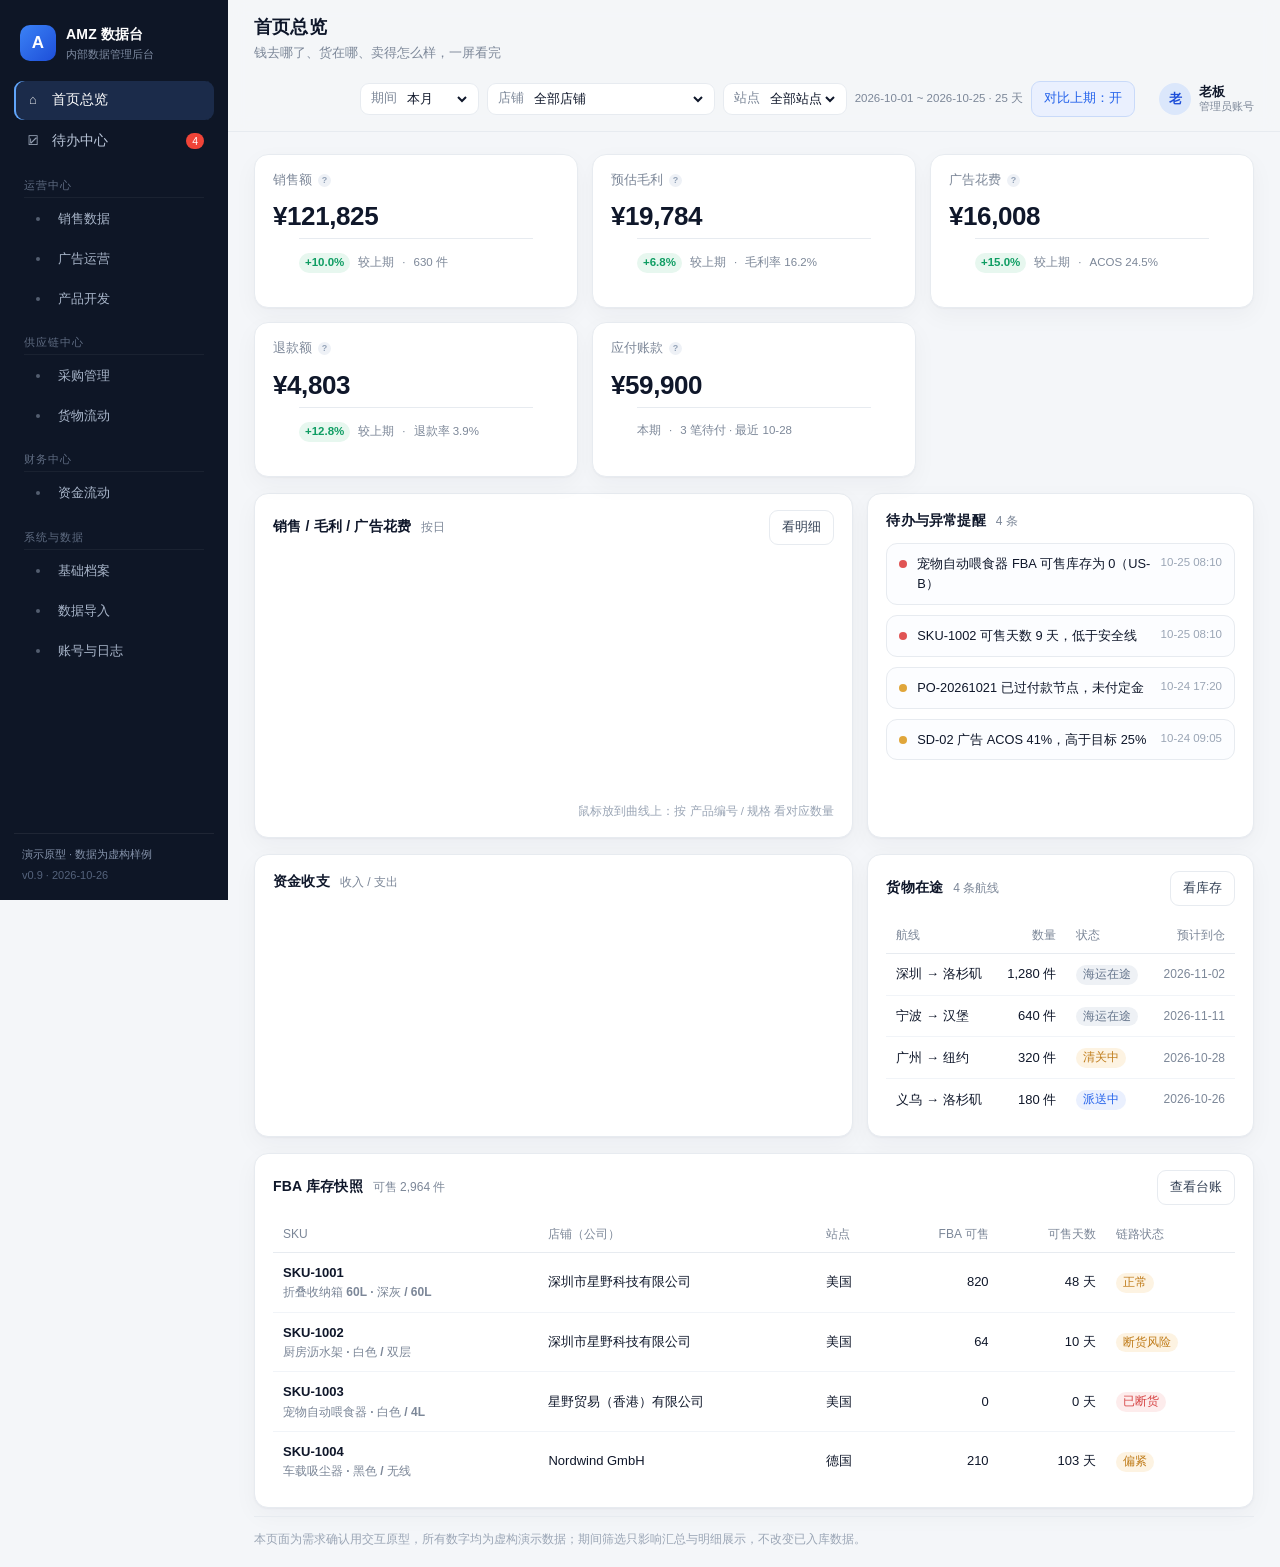
==== commit 535b84fb: "feat: 首页曲线悬停按 产品编号/规格 显示数量（客户第1页反馈补充）" ====
--- a/AMZ-数据台-原型.html
+++ b/AMZ-数据台-原型.html
@@ -534,6 +534,27 @@
 .table.wide { min-width: 1300px; }
 .table.wide th, .table.wide td { white-space: nowrap; }
 .table.wide td .muted { white-space: nowrap; }
+
+/* 曲线悬停：产品编号 / 规格 / 数量 */
+.chart-tip {
+  position: absolute; z-index: 20; min-width: 230px; max-width: 300px;
+  background: #fff; border: 1px solid #dbe3ee; border-radius: 10px;
+  box-shadow: 0 12px 30px rgba(15, 23, 42, .14); padding: 10px 12px;
+  font-size: 12px; color: var(--ink); pointer-events: none; opacity: 0;
+  transition: opacity .12s ease;
+}
+.chart-tip .ct-head { font-weight: 650; font-size: 12.5px; margin-bottom: 6px; }
+.chart-tip .ct-total {
+  display: flex; gap: 10px; flex-wrap: wrap; color: var(--muted);
+  font-size: 11.5px; padding-bottom: 7px; margin-bottom: 7px; border-bottom: 1px dashed var(--line);
+}
+.chart-tip .ct-total b { color: var(--ink); font-variant-numeric: tabular-nums; }
+.chart-tip .ct-title { font-size: 11px; color: #94a3b8; margin-bottom: 4px; }
+.chart-tip .ct-row { display: flex; gap: 8px; align-items: baseline; padding: 2px 0; }
+.chart-tip .ct-row .ct-sku { font-variant-numeric: tabular-nums; font-weight: 600; }
+.chart-tip .ct-row .ct-spec { color: var(--muted); flex: 1; white-space: nowrap; overflow: hidden; text-overflow: ellipsis; }
+.chart-tip .ct-row b { font-variant-numeric: tabular-nums; }
+.chart-tip .ct-more { margin-top: 5px; color: #94a3b8; font-size: 11px; }
 
 </style>
 <script>
@@ -662,12 +683,12 @@
 
   // 一条记录 = 店铺(公司) × 站点(销售国) × SKU 的唯一身份
   const skus = [
-    { sku: "SKU-1001", name: "折叠收纳箱 60L", store: "深圳市星野科技有限公司", site: "美国", asin: "B0B8X1Q2M3", price: 35.99, baseQty: 4, cost: 92, delivery: 38, freight: 6, storage: 2 },
-    { sku: "SKU-1002", name: "厨房沥水架", store: "深圳市星野科技有限公司", site: "美国", asin: "B0B7K4L9P1", price: 19.99, baseQty: 3, cost: 48, delivery: 26, freight: 3, storage: 1 },
-    { sku: "SKU-1003", name: "宠物自动喂食器", store: "星野贸易（香港）有限公司", site: "美国", asin: "B0C2M8T6R4", price: 89.99, baseQty: 1, cost: 235, delivery: 82, freight: 12, storage: 4 },
-    { sku: "SKU-1004", name: "车载吸尘器", store: "Nordwind GmbH", site: "德国", asin: "B0D5N3V7S2", price: 69.99, baseQty: 1, cost: 205, delivery: 75, freight: 14, storage: 4 },
-    { sku: "SKU-1005", name: "硅胶烘焙垫 3 件套", store: "星野贸易（香港）有限公司", site: "美国", asin: "B0B9P2D4W8", price: 12.99, baseQty: 12, cost: 26, delivery: 14, freight: 2, storage: 0.5 },
-    { sku: "SKU-1006", name: "露营折叠桌", store: "Nordwind GmbH", site: "德国", asin: "B0F1Q7H5K9", price: 45.99, baseQty: 2, cost: 128, delivery: 52, freight: 9, storage: 2 }
+    { sku: "SKU-1001", name: "折叠收纳箱 60L", spec: "深灰 / 60L", store: "深圳市星野科技有限公司", site: "美国", asin: "B0B8X1Q2M3", price: 35.99, baseQty: 4, cost: 92, delivery: 38, freight: 6, storage: 2 },
+    { sku: "SKU-1002", name: "厨房沥水架", spec: "白色 / 双层", store: "深圳市星野科技有限公司", site: "美国", asin: "B0B7K4L9P1", price: 19.99, baseQty: 3, cost: 48, delivery: 26, freight: 3, storage: 1 },
+    { sku: "SKU-1003", name: "宠物自动喂食器", spec: "白色 / 4L", store: "星野贸易（香港）有限公司", site: "美国", asin: "B0C2M8T6R4", price: 89.99, baseQty: 1, cost: 235, delivery: 82, freight: 12, storage: 4 },
+    { sku: "SKU-1004", name: "车载吸尘器", spec: "黑色 / 无线", store: "Nordwind GmbH", site: "德国", asin: "B0D5N3V7S2", price: 69.99, baseQty: 1, cost: 205, delivery: 75, freight: 14, storage: 4 },
+    { sku: "SKU-1005", name: "硅胶烘焙垫 3 件套", spec: "彩色 / 3 件套", store: "星野贸易（香港）有限公司", site: "美国", asin: "B0B9P2D4W8", price: 12.99, baseQty: 12, cost: 26, delivery: 14, freight: 2, storage: 0.5 },
+    { sku: "SKU-1006", name: "露营折叠桌", spec: "木纹 / 120cm", store: "Nordwind GmbH", site: "德国", asin: "B0F1Q7H5K9", price: 45.99, baseQty: 2, cost: 128, delivery: 52, freight: 9, storage: 2 }
   ];
 
   // ---------- 广告活动（SP 商品推广 / SB 品牌推广 / SD 展示推广） ----------
@@ -738,7 +759,7 @@
       const ad = adBySkuDate[s.sku + "|" + date] || 0;
       const profit = amount - refund - s.cost * qty - s.freight * qty - s.storage * qty - commission - s.delivery * qty - ad;
       sales.push({
-        date, store: s.store, site: s.site, sku: s.sku, name: s.name, asin: s.asin,
+        date, store: s.store, site: s.site, sku: s.sku, name: s.name, spec: s.spec, asin: s.asin,
         currency: s.site === "德国" ? "EUR" : "USD",
         qty, amountLocal, amount, refund, commission, ad, profit,
         margin: amount ? +(profit / amount * 100).toFixed(1) : 0
@@ -748,12 +769,12 @@
 
   // ---------- FBA 库存（不做海外仓） ----------
   const stock = [
-    { sku: "SKU-1001", name: "折叠收纳箱 60L", store: "深圳市星野科技有限公司", site: "美国", asin: "B0B8X1Q2M3", fba: 820, domestic: 600, inbound: 480, age90: 0, sales30: 512, eta: "2026-11-02", status: "正常" },
-    { sku: "SKU-1002", name: "厨房沥水架", store: "深圳市星野科技有限公司", site: "美国", asin: "B0B7K4L9P1", fba: 64, domestic: 0, inbound: 0, age90: 64, sales30: 196, eta: "—", status: "断货风险" },
-    { sku: "SKU-1003", name: "宠物自动喂食器", store: "星野贸易（香港）有限公司", site: "美国", asin: "B0C2M8T6R4", fba: 0, domestic: 300, inbound: 300, age90: 0, sales30: 96, eta: "2026-11-11", status: "已断货" },
-    { sku: "SKU-1004", name: "车载吸尘器", store: "Nordwind GmbH", site: "德国", asin: "B0D5N3V7S2", fba: 210, domestic: 0, inbound: 120, age90: 0, sales30: 61, eta: "2026-10-28", status: "偏紧" },
-    { sku: "SKU-1005", name: "硅胶烘焙垫 3 件套", store: "星野贸易（香港）有限公司", site: "美国", asin: "B0B9P2D4W8", fba: 1530, domestic: 0, inbound: 0, age90: 0, sales30: 530, eta: "—", status: "健康" },
-    { sku: "SKU-1006", name: "露营折叠桌", store: "Nordwind GmbH", site: "德国", asin: "B0F1Q7H5K9", fba: 340, domestic: 200, inbound: 0, age90: 12, sales30: 88, eta: "2026-11-06", status: "偏紧" }
+    { sku: "SKU-1001", name: "折叠收纳箱 60L", spec: "深灰 / 60L", store: "深圳市星野科技有限公司", site: "美国", asin: "B0B8X1Q2M3", fba: 820, domestic: 600, inbound: 480, age90: 0, sales30: 512, eta: "2026-11-02", status: "正常" },
+    { sku: "SKU-1002", name: "厨房沥水架", spec: "白色 / 双层", store: "深圳市星野科技有限公司", site: "美国", asin: "B0B7K4L9P1", fba: 64, domestic: 0, inbound: 0, age90: 64, sales30: 196, eta: "—", status: "断货风险" },
+    { sku: "SKU-1003", name: "宠物自动喂食器", spec: "白色 / 4L", store: "星野贸易（香港）有限公司", site: "美国", asin: "B0C2M8T6R4", fba: 0, domestic: 300, inbound: 300, age90: 0, sales30: 96, eta: "2026-11-11", status: "已断货" },
+    { sku: "SKU-1004", name: "车载吸尘器", spec: "黑色 / 无线", store: "Nordwind GmbH", site: "德国", asin: "B0D5N3V7S2", fba: 210, domestic: 0, inbound: 120, age90: 0, sales30: 61, eta: "2026-10-28", status: "偏紧" },
+    { sku: "SKU-1005", name: "硅胶烘焙垫 3 件套", spec: "彩色 / 3 件套", store: "星野贸易（香港）有限公司", site: "美国", asin: "B0B9P2D4W8", fba: 1530, domestic: 0, inbound: 0, age90: 0, sales30: 530, eta: "—", status: "健康" },
+    { sku: "SKU-1006", name: "露营折叠桌", spec: "木纹 / 120cm", store: "Nordwind GmbH", site: "德国", asin: "B0F1Q7H5K9", fba: 340, domestic: 200, inbound: 0, age90: 12, sales30: 88, eta: "2026-11-06", status: "偏紧" }
   ];
 
   // ---------- SKU 利润表（成本项每天可能变，录入时留更新日期） ----------
@@ -764,7 +785,7 @@
     const ad = +(price * 0.10).toFixed(2);
     const profit = +(price - s.cost - s.freight - s.storage - commission - s.delivery - ad).toFixed(2);
     return {
-      sku: s.sku, name: s.name, store: s.store, site: s.site,
+      sku: s.sku, name: s.name, spec: s.spec, store: s.store, site: s.site,
       price, cost: s.cost, freight: s.freight, storage: s.storage,
       commission, delivery: s.delivery, ad, profit,
       margin: +(profit / price * 100).toFixed(1),
@@ -1081,7 +1102,7 @@
     const stockRows = D.stock.slice(0, 4).map(s => {
       const perDay = s.sales30 / 30;
       const days = perDay > 0 ? Math.round(s.fba / perDay) : 0;
-      return `<tr data-row><td class="name">${esc(s.sku)}<div class="muted">${esc(s.name)}</div></td>
+      return `<tr data-row><td class="name">${esc(s.sku)}<div class="muted">${esc(s.name)} · ${esc(s.spec || specOf(s.sku))}</div></td>
       <td>${esc(s.store)}</td><td>${s.site}</td><td class="num">${num(s.fba)}</td><td class="num">${days} 天</td>
       <td>${s.status === "健康" ? badge("健康", "green") : s.status === "已断货" ? badge("已断货", "red") : badge(s.status, "amber")}</td></tr>`;
     }).join("");
@@ -1099,7 +1120,7 @@
       <div class="grid g2">
         <div class="card">${cardHead("销售 / 毛利 / 广告花费", "按日", `<a class="btn ghost" href="#/sales">看明细</a>`)}
           <div class="chart-wrap"><canvas id="cTrend"></canvas></div>
-          <div class="hint-row">鼠标移到图上可看当天明细</div></div>
+          <div class="hint-row">鼠标放到曲线上：按 产品编号 / 规格 看对应数量</div></div>
         <div class="card">${cardHead("待办与异常提醒", `${D.todos.filter(t => t.status !== "已处理").length} 条`)}<div class="todo">${todos}</div></div>
       </div>
       <div class="grid g2">
@@ -1520,7 +1541,7 @@
         <td>${badge(c.type === "SP" ? "商品推广" : c.type === "SB" ? "品牌推广" : "展示推广", c.type === "SP" ? "blue" : c.type === "SB" ? "green" : "amber")}</td>
         <td>${esc(c.store)}</td>
         <td>${c.site}</td>
-        <td class="mono">${esc(c.sku)}</td>
+        <td class="mono">${esc(c.sku)}<div class="muted">${esc(specOf(c.sku))}</div></td>
         <td class="num">${num(c.impressions)}</td>
         <td class="num">${num(c.clicks)}</td>
         <td class="num">${cCtr.toFixed(2)}%</td>
@@ -1629,10 +1650,11 @@
       entity = "site";
       note = "站点 = 销售国，可后台自定义（美国、加拿大、巴西、墨西哥、德国、英国…），币种用于本币录入折算。";
     } else if (tab === "skuProfit") {
-      cols = ["SKU", "产品名称", "售价(¥)", "采购成本", "头程", "仓储", "平台佣金", "配送费", "广告分摊", "单件毛利", "毛利率", "更新日期"];
+      cols = ["SKU", "产品名称", "规格", "售价(¥)", "采购成本", "头程", "仓储", "平台佣金", "配送费", "广告分摊", "单件毛利", "毛利率", "更新日期"];
       rows = D.skuProfit.map((r, i) => `<tr data-row>
         <td class="name">${esc(r.sku)}<div class="muted">${esc(r.site)} · ${esc(r.store)}</div></td>
         <td>${esc(r.name)}</td>
+        <td class="muted">${esc(r.spec || "—")}</td>
         <td class="num">${money2(r.price)}</td>
         <td class="num">${money2(r.cost)}</td>
         <td class="num">${money2(r.freight)}</td>
@@ -1774,6 +1796,7 @@
       fields: [
         { k: "sku", l: "SKU 编码", t: "text", req: 1 },
         { k: "name", l: "产品名称", t: "text", req: 1 },
+        { k: "spec", l: "规格（颜色 / 尺寸）", t: "text", ph: "如 深灰 / 60L" },
         { k: "site", l: "站点", t: "select", opts: siteOpts },
         { k: "price", l: "售价（¥）", t: "number", req: 1 },
         { k: "cost", l: "采购成本（¥）", t: "number" },
@@ -2044,13 +2067,57 @@
     for (let t = Date.parse(r.from + "T00:00:00Z"); t <= Date.parse(r.to + "T00:00:00Z"); t += DAY) {
       days.push(new Date(t).toISOString().slice(0, 10));
     }
-    const size = Math.max(1, Math.ceil(days.length / 9));
+    const size = days.length <= 31 ? 1 : Math.ceil(days.length / 12);
     const out = [];
     for (let i = 0; i < days.length; i += size) {
       const ds = days.slice(i, i + size);
       out.push({ label: ds.length > 1 ? md(ds[0]) + "~" + md(ds[ds.length - 1]) : md(ds[0]), from: ds[0], to: ds[ds.length - 1] });
     }
     return out;
+  }
+
+  const specOf = (sku) => {
+    const o = D.skus.find(x => x.sku === sku) || D.skuProfit.find(x => x.sku === sku) || D.stock.find(x => x.sku === sku);
+    return o && o.spec ? o.spec : "—";
+  };
+
+  // 曲线悬停：按 产品编号 / 规格 列出数量
+  function chartTip(context) {
+    const { chart, tooltip } = context;
+    const wrap = chart.canvas.parentNode;
+    let el = wrap.querySelector(".chart-tip");
+    if (!el) {
+      el = document.createElement("div");
+      el.className = "chart-tip";
+      wrap.appendChild(el);
+    }
+    if (!tooltip.opacity || !tooltip.dataPoints || !tooltip.dataPoints.length) { el.style.opacity = 0; return; }
+    const b = chart.$buckets && chart.$buckets[tooltip.dataPoints[0].dataIndex];
+    if (!b) { el.style.opacity = 0; return; }
+
+    if (el.dataset.k !== b.from) {
+      const list = salesRows().filter(x => x.date >= b.from && x.date <= b.to);
+      const amount = list.reduce((a, x) => a + x.amount, 0);
+      const qty = list.reduce((a, x) => a + x.qty, 0);
+      const profit = list.reduce((a, x) => a + x.profit, 0);
+      const map = {};
+      list.forEach(x => { map[x.sku] = map[x.sku] || { sku: x.sku, qty: 0, spec: x.spec || specOf(x.sku) }; map[x.sku].qty += x.qty; });
+      const rows = Object.values(map).sort((a, c) => c.qty - a.qty);
+      const shown = rows.slice(0, 5);
+      el.innerHTML = `
+        <div class="ct-head">${b.from === b.to ? b.from.slice(5) : b.from.slice(5) + " ~ " + b.to.slice(5)}</div>
+        <div class="ct-total"><span>销售额 <b>${money(amount)}</b></span><span>销量 <b>${num(qty)} 件</b></span><span>毛利 <b>${money(profit)}</b></span></div>
+        <div class="ct-title">产品编号 / 规格 — 数量</div>
+        ${shown.map(x => `<div class="ct-row"><span class="ct-sku">${esc(x.sku)}</span><span class="ct-spec">${esc(x.spec)}</span><b>${num(x.qty)} 件</b></div>`).join("") || `<div class="ct-row muted">当天没有销量</div>`}
+        ${rows.length > shown.length ? `<div class="ct-more">另有 ${rows.length - shown.length} 个 SKU，共 ${num(rows.slice(5).reduce((a, x) => a + x.qty, 0))} 件</div>` : ""}`;
+      el.dataset.k = b.from;
+    }
+    el.style.opacity = 1;
+    const cw = chart.width, tw = el.offsetWidth;
+    let left = tooltip.caretX + 16;
+    if (left + tw > cw) left = tooltip.caretX - tw - 16;
+    el.style.left = Math.max(4, left) + "px";
+    el.style.top = Math.max(4, Math.min(chart.height - el.offsetHeight - 8, tooltip.caretY - 12)) + "px";
   }
 
   function seriesBy(list, r, k) {
@@ -2078,10 +2145,12 @@
             ]
           },
           options: {
-            plugins: { legend, tooltip: { callbacks: { label: (c) => `${c.dataset.label}：${money(c.parsed.y)}` } } },
+            plugins: { legend, tooltip: { enabled: false, external: chartTip, mode: "index", intersect: false } },
             scales: { y: { ticks: { callback: v => "¥" + v / 1000 + "k" } } }
           }
         });
+        const ch = Chart.getChart(el);
+        if (ch) ch.$buckets = buckets(r);
       }
       const b = document.getElementById("cCash");
       if (b) addChart(b, {
@@ -2137,7 +2206,10 @@
             ]
           },
           options: {
-            plugins: { legend, tooltip: { callbacks: { label: (c) => c.dataset.label === "销量" ? `销量：${num(c.parsed.y)} 件` : `${c.dataset.label}：${money(c.parsed.y)}` } } },
+            plugins: { legend, tooltip: { callbacks: {
+              title: (items) => `${items[0].label} · ${specOf(items[0].label)}`,
+              label: (c) => c.dataset.label === "销量" ? `销量：${num(c.parsed.y)} 件` : `${c.dataset.label}：${money(c.parsed.y)}`
+            } } },
             scales: {
               y: { position: "left", ticks: { callback: v => "¥" + v / 1000 + "k" }, grid: { color: "#eef1f6" } },
               y1: { position: "right", grid: { display: false }, ticks: { callback: v => v + " 件" } }
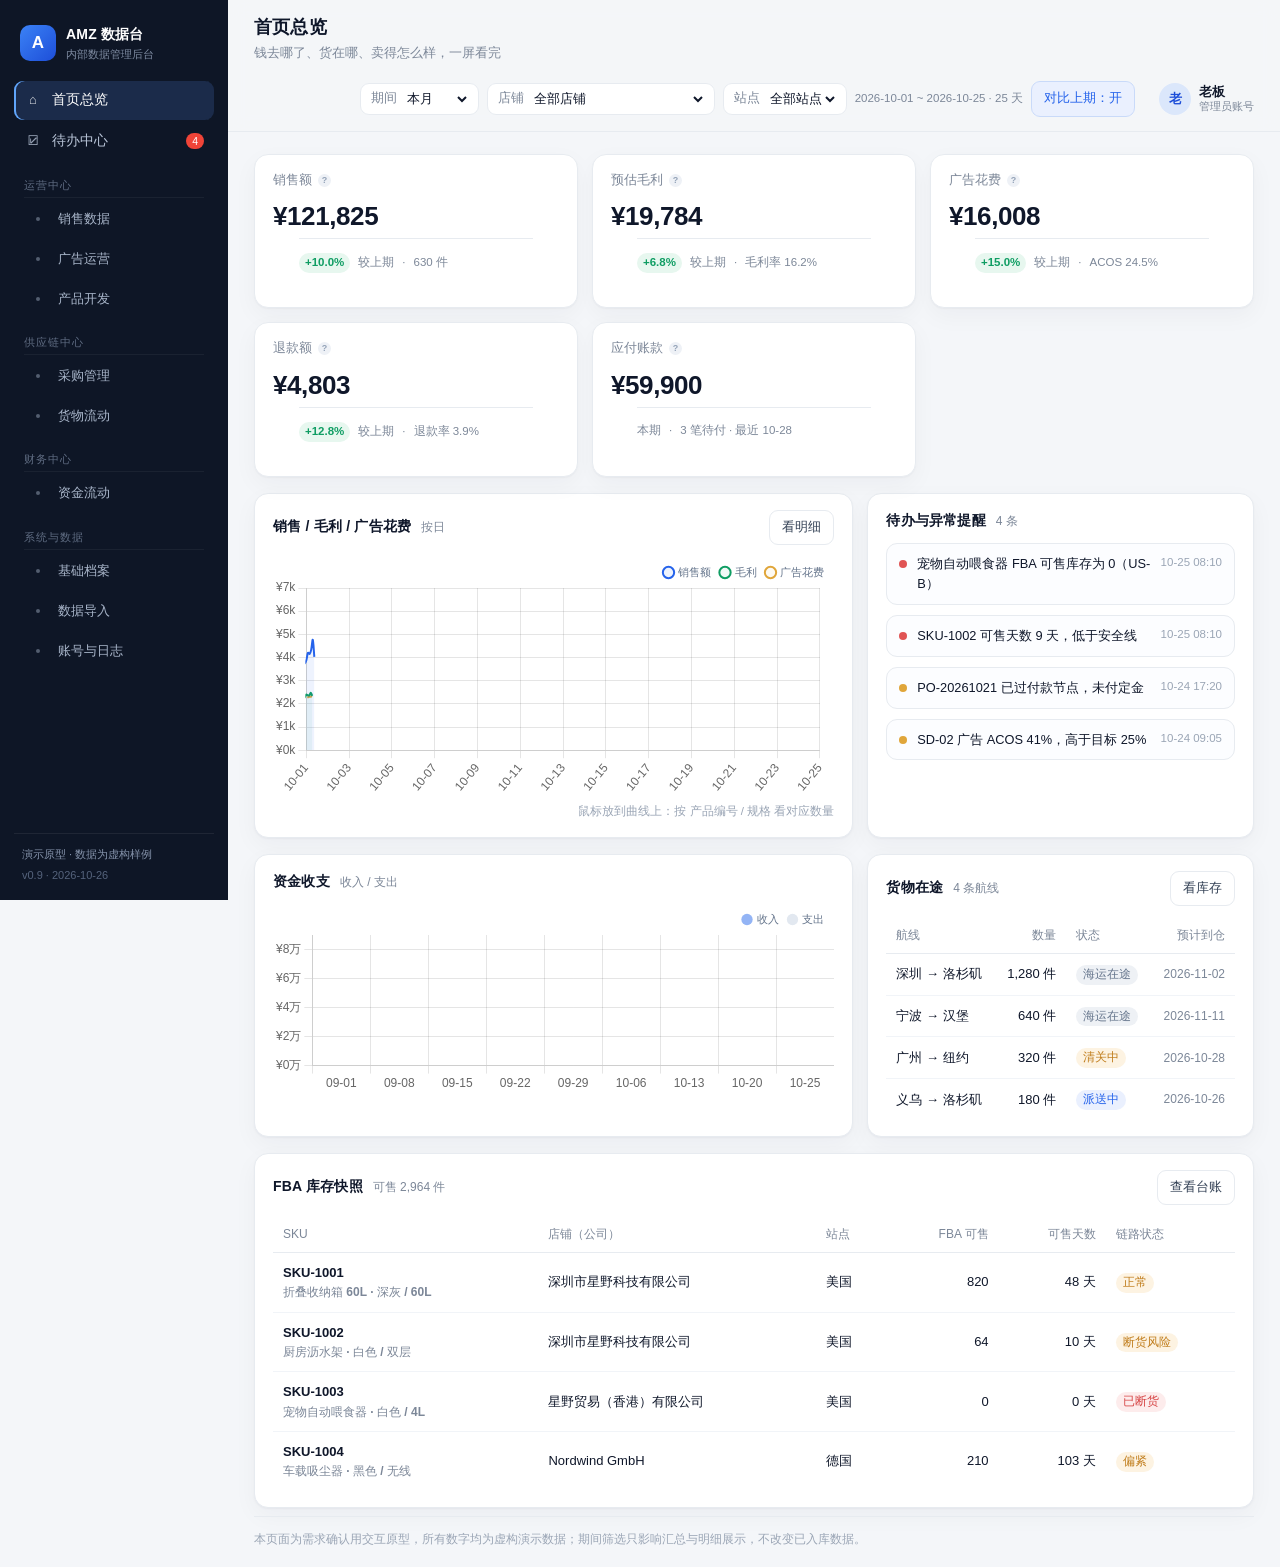
==== commit e11bd02c: "fix(audit): SKU利润表补退款项、广告批量勾选、库存栏补入口、非交易页标时点快照" ====
--- a/AMZ-数据台-原型.html
+++ b/AMZ-数据台-原型.html
@@ -555,6 +555,9 @@
 .chart-tip .ct-row .ct-spec { color: var(--muted); flex: 1; white-space: nowrap; overflow: hidden; text-overflow: ellipsis; }
 .chart-tip .ct-row b { font-variant-numeric: tabular-nums; }
 .chart-tip .ct-more { margin-top: 5px; color: #94a3b8; font-size: 11px; }
+
+.pick-count { font-size: 11.5px; color: var(--muted); }
+.table input[type="checkbox"] { accent-color: var(--brand); width: 14px; height: 14px; }
 
 </style>
 <script>
@@ -757,11 +760,12 @@
       const refund = amount * (0.025 + rnd() * 0.03);
       const commission = amount * 0.15;
       const ad = adBySkuDate[s.sku + "|" + date] || 0;
-      const profit = amount - refund - s.cost * qty - s.freight * qty - s.storage * qty - commission - s.delivery * qty - ad;
+      const cost = s.cost * qty, freight = s.freight * qty, storage = s.storage * qty, delivery = s.delivery * qty;
+      const profit = amount - refund - cost - freight - storage - commission - delivery - ad;
       sales.push({
         date, store: s.store, site: s.site, sku: s.sku, name: s.name, spec: s.spec, asin: s.asin,
         currency: s.site === "德国" ? "EUR" : "USD",
-        qty, amountLocal, amount, refund, commission, ad, profit,
+        qty, amountLocal, amount, refund, commission, delivery, cost, freight, storage, ad, profit,
         margin: amount ? +(profit / amount * 100).toFixed(1) : 0
       });
     });
@@ -783,10 +787,11 @@
     const price = +(s.price * cny).toFixed(2);
     const commission = +(price * 0.15).toFixed(2);
     const ad = +(price * 0.10).toFixed(2);
-    const profit = +(price - s.cost - s.freight - s.storage - commission - s.delivery - ad).toFixed(2);
+    const refund = +(price * 0.04).toFixed(2);
+    const profit = +(price - refund - s.cost - s.freight - s.storage - commission - s.delivery - ad).toFixed(2);
     return {
       sku: s.sku, name: s.name, spec: s.spec, store: s.store, site: s.site,
-      price, cost: s.cost, freight: s.freight, storage: s.storage,
+      price, refund, cost: s.cost, freight: s.freight, storage: s.storage,
       commission, delivery: s.delivery, ad, profit,
       margin: +(profit / price * 100).toFixed(1),
       updated: s.sku === "SKU-1002" ? "2026-10-24" : "2026-10-25"
@@ -1030,9 +1035,21 @@
   }
   function sum(list, k) { return list.reduce((a, x) => a + (+x[k] || 0), 0); }
 
+  // 广告数据是唯一来源：销售明细的广告费与毛利从这里取数
+  let AD_INDEX = null;
+  const adIndex = () => {
+    if (!AD_INDEX) {
+      AD_INDEX = new Map();
+      D.ads.forEach(a => { const k = a.sku + "|" + a.date; AD_INDEX.set(k, (AD_INDEX.get(k) || 0) + a.spend); });
+    }
+    return AD_INDEX;
+  };
+  const adFor = (sku, date) => adIndex().get(sku + "|" + date) || 0;
+  const profitOf = (x) => x.amount - x.refund - x.cost - x.freight - x.storage - x.commission - x.delivery - adFor(x.sku, x.date);
+
   function stats(r = range()) {
     const s = salesRows(r), a = adRows(r);
-    const sales = sum(s, "amount"), refund = sum(s, "refund"), profit = sum(s, "profit"), qty = sum(s, "qty"), ad = sum(a, "spend");
+    const sales = sum(s, "amount"), refund = sum(s, "refund"), profit = s.reduce((t, x) => t + profitOf(x), 0), qty = sum(s, "qty"), ad = sum(a, "spend");
     return { sales, refund, profit, qty, ad, margin: sales ? profit / sales * 100 : 0 };
   }
   const deltaOf = (cur, prev) => (prev ? (cur - prev) / Math.abs(prev) * 100 : 0);
@@ -1436,7 +1453,9 @@
             </div>
           </details>
           <button class="btn" data-act="toast" data-msg="已下载导入模板（演示）">下载模板</button>
-          <button class="btn primary" data-act="toast" data-msg="新增库存数据：日期 / SKU / 店铺 / 站点 / 可售 / 在途（演示）">＋ 新增库存数据</button>`)}
+          <button class="btn" data-act="toast" data-msg="表格导入：选择 FBA 库存 Excel 后进入校验（演示）">表格导入</button>
+          <button class="btn primary" data-act="toast" data-msg="新增库存数据：日期 / SKU / 店铺 / 站点 / 可售 / 在途（演示）">＋ 新增库存数据</button>
+          <button class="btn" data-act="toast" data-msg="已按建议补货量生成采购需求（演示）">＋ 发起采购需求</button>`)}
         <table class="table"><thead><tr><th>SKU / ASIN</th><th>品名 / 店铺</th><th>站点</th><th>库存水位</th><th class="num">国内运输中</th><th class="num">FBA 在途</th><th class="num">30 天销量</th><th class="num">可售天数</th><th class="num">建议补货</th>${showAge ? `<th class="num">库龄 &gt; 90 天</th>` : ""}${showEta ? `<th class="num">FBA 最早入仓</th>` : ""}<th>链路状态</th><th class="num">操作</th></tr></thead>
         <tbody>${rows || emptyRow(headCols, "当前筛选下没有数据")}</tbody></table>
         ${pager("goods", list.length)}
@@ -1469,9 +1488,9 @@
         <td class="num">${s.amountLocal.toLocaleString("en-US", { minimumFractionDigits: 2, maximumFractionDigits: 2 })}</td>
         <td class="num">${money(s.amount)}</td>
         <td class="num">${money(s.refund)}</td>
-        <td class="num">${money(s.ad)}</td>
-        <td class="num"><b>${money(s.profit)}</b></td>
-        <td class="num">${badge(s.margin.toFixed(1) + "%", s.margin >= 20 ? "green" : s.margin >= 12 ? "amber" : "red")}</td>
+        <td class="num">${money(adFor(s.sku, s.date))}</td>
+        <td class="num"><b>${money(profitOf(s))}</b></td>
+        <td class="num">${badge((profitOf(s) / (s.amount || 1) * 100).toFixed(1) + "%", (profitOf(s) / (s.amount || 1) * 100) >= 20 ? "green" : (profitOf(s) / (s.amount || 1) * 100) >= 12 ? "amber" : "red")}</td>
         <td class="num">${actions("sales", D.sales.indexOf(s))}</td>
       </tr>`;
     }).join("");
@@ -1537,6 +1556,7 @@
       const cCtr = c.impressions ? c.clicks / c.impressions * 100 : 0;
       const cCpc = c.clicks ? c.spend / c.clicks : 0;
       return `<tr data-row>
+        <td class="num"><input type="checkbox" data-ad-pick /></td>
         <td class="name">${esc(c.campaign)}<div class="muted">${c.type}</div></td>
         <td>${badge(c.type === "SP" ? "商品推广" : c.type === "SB" ? "品牌推广" : "展示推广", c.type === "SP" ? "blue" : c.type === "SB" ? "green" : "amber")}</td>
         <td>${esc(c.store)}</td>
@@ -1583,9 +1603,9 @@
       <div class="card">
         ${cardHead("活动列表", `${camps.length} 个活动 · 按 店铺 × 站点 × SKU 归集`, `<button class="btn" data-act="toast" data-msg="已下载广告模板（演示）">下载模板</button><button class="btn primary" data-act="edit" data-entity="ads">＋ 新增广告数据</button>`)}
         <div class="toolbar"><div class="tabs">${tabs.map(([k, n]) => `<button class="tab ${state.adType === k ? "active" : ""}" data-act="ad-type" data-type="${k}">${n}</button>`).join("")}</div>
-          <div class="right">${searchBox("搜索活动 / SKU")}</div></div>
-        <table class="table wide"><thead><tr><th>活动</th><th>类型</th><th>店铺（公司）</th><th>站点</th><th>SKU</th><th class="num">曝光</th><th class="num">点击</th><th class="num">CTR</th><th class="num">CPC</th><th class="num">花费</th><th class="num">广告销售额</th><th class="num">ACOS</th><th class="num">订单</th></tr></thead>
-        <tbody>${rows || emptyRow(13, "当前筛选下没有广告数据")}</tbody></table>
+          <div class="right">${searchBox("搜索活动 / SKU")}<span class="pick-count" id="adPick">已选 0</span><button class="btn sm" data-act="ad-batch" data-do="暂停">批量暂停</button><button class="btn sm" data-act="ad-batch" data-do="调价">批量调价</button></div></div>
+        <table class="table wide"><thead><tr><th class="num"><input type="checkbox" data-ad-all /></th><th>活动</th><th>类型</th><th>店铺（公司）</th><th>站点</th><th>SKU</th><th class="num">曝光</th><th class="num">点击</th><th class="num">CTR</th><th class="num">CPC</th><th class="num">花费</th><th class="num">广告销售额</th><th class="num">ACOS</th><th class="num">订单</th></tr></thead>
+        <tbody>${rows || emptyRow(14, "当前筛选下没有广告数据")}</tbody></table>
         ${pager("ads", camps.length)}
         <div class="hr"></div>
         <div class="note">广告数据每天按「日期 × 店铺 × 站点 × SKU × 广告类型」录入或导入，汇总后回写销售页的广告花费与毛利，也进首页与待办（ACOS 超阈值）。</div>
@@ -1650,12 +1670,13 @@
       entity = "site";
       note = "站点 = 销售国，可后台自定义（美国、加拿大、巴西、墨西哥、德国、英国…），币种用于本币录入折算。";
     } else if (tab === "skuProfit") {
-      cols = ["SKU", "产品名称", "规格", "售价(¥)", "采购成本", "头程", "仓储", "平台佣金", "配送费", "广告分摊", "单件毛利", "毛利率", "更新日期"];
+      cols = ["SKU", "产品名称", "规格", "售价(¥)", "退款", "采购成本", "头程", "仓储", "平台佣金", "配送费", "广告分摊", "单件毛利", "毛利率", "更新日期"];
       rows = D.skuProfit.map((r, i) => `<tr data-row>
         <td class="name">${esc(r.sku)}<div class="muted">${esc(r.site)} · ${esc(r.store)}</div></td>
         <td>${esc(r.name)}</td>
         <td class="muted">${esc(r.spec || "—")}</td>
         <td class="num">${money2(r.price)}</td>
+        <td class="num">${money2(r.refund || 0)}</td>
         <td class="num">${money2(r.cost)}</td>
         <td class="num">${money2(r.freight)}</td>
         <td class="num">${money2(r.storage)}</td>
@@ -1667,7 +1688,7 @@
         <td class="num muted">${r.updated}</td>
         <td class="num">${actions("skuProfit", i)}</td></tr>`).join("");
       entity = "skuProfit";
-      note = "单件毛利 = 售价 − 采购成本 − 头程 − 仓储 − 平台佣金 − 平台配送费 − 广告分摊。采购成本、头程、仓储、佣金、配送费每天可能波动，改动后更新日期留痕。";
+      note = "单件毛利 = 售价 − 退款 − 采购成本 − 头程 − 仓储 − 平台佣金 − 平台配送费 − 广告分摊。采购成本、头程、仓储、佣金、配送费每天可能波动，改动后更新日期留痕。";
     } else {
       cols = ["供应商", "品类", "联系人", "评级", "状态"];
       rows = D.suppliers.map((r, i) => `<tr data-row>
@@ -1799,6 +1820,7 @@
         { k: "spec", l: "规格（颜色 / 尺寸）", t: "text", ph: "如 深灰 / 60L" },
         { k: "site", l: "站点", t: "select", opts: siteOpts },
         { k: "price", l: "售价（¥）", t: "number", req: 1 },
+        { k: "refund", l: "退款（¥/件）", t: "number" },
         { k: "cost", l: "采购成本（¥）", t: "number" },
         { k: "freight", l: "头程（¥/件）", t: "number" },
         { k: "storage", l: "仓储（¥/件）", t: "number" },
@@ -1949,7 +1971,8 @@
       const price = +data.price || 0;
       data.commission = +(price * 0.15).toFixed(2);
       data.ad = data.ad || +(price * 0.10).toFixed(2);
-      data.profit = +(price - (+data.cost || 0) - (+data.freight || 0) - (+data.storage || 0) - data.commission - (+data.delivery || 0) - data.ad).toFixed(2);
+      data.refund = data.refund || +(price * 0.04).toFixed(2);
+      data.profit = +(price - data.refund - (+data.cost || 0) - (+data.freight || 0) - (+data.storage || 0) - data.commission - (+data.delivery || 0) - data.ad).toFixed(2);
       data.margin = price ? +(data.profit / price * 100).toFixed(1) : 0;
       data.updated = ANCHOR;
       const base = D.skuProfit.find(x => x.sku === data.sku) || D.skus.find(x => x.sku === data.sku);
@@ -1971,6 +1994,7 @@
       data.margin = data.amount ? +(data.profit / data.amount * 100).toFixed(1) : 0;
     }
     if (entity === "ads") {
+      AD_INDEX = null;
       data.spend = +data.spend || 0;
       data.sales = +data.sales || 0;
       data.impressions = +data.impressions || 0;
@@ -2001,6 +2025,12 @@
   }
 
   /* ---------------- toast & tooltip ---------------- */
+  function syncPick() {
+    const n = document.querySelectorAll("[data-ad-pick]:checked").length;
+    const el = document.getElementById("adPick");
+    if (el) el.textContent = `已选 ${n}`;
+  }
+
   let toastTimer = null;
   function toast(msg) {
     let el = document.getElementById("toast");
@@ -2279,7 +2309,10 @@
     const r = range();
     const days = Math.round((Date.parse(r.to + "T00:00:00Z") - Date.parse(r.from + "T00:00:00Z")) / DAY) + 1;
     const note = document.getElementById("rangeNote");
-    if (note) note.textContent = `${r.from} ~ ${r.to} · ${days} 天`;
+    const SNAPSHOT = ["purchase", "goods", "product", "todo", "master", "import", "account"];
+    if (note) note.textContent = `${r.from} ~ ${r.to} · ${days} 天` + (SNAPSHOT.includes(state.route) ? " · 时点快照" : "");
+    const nb = document.querySelector(".nav-badge");
+    if (nb) nb.textContent = D.todos.filter(t => t.status !== "已处理").length;
     document.querySelectorAll(".nav-item").forEach(a => a.classList.toggle("active", a.dataset.route === state.route));
     window.scrollTo({ top: 0 });
     draw();
@@ -2312,6 +2345,12 @@
     if (e.target.id === "fTo") { state.to = e.target.value; state.period = "custom"; document.getElementById("fPeriod").value = "custom"; render(); }
     if (e.target.id === "fStore") { state.store = e.target.value; state.page = { sales: 1, goods: 1, ads: 1 }; render(); }
     if (e.target.id === "fSite") { state.site = e.target.value; state.page = { sales: 1, goods: 1, ads: 1 }; render(); }
+    if (e.target.matches("[data-ad-all]")) {
+      document.querySelectorAll("[data-ad-pick]").forEach(cb => { cb.checked = e.target.checked; });
+      syncPick();
+      return;
+    }
+    if (e.target.matches("[data-ad-pick]")) { syncPick(); return; }
     if (e.target.matches("[data-col]")) {
       state.cols[e.target.dataset.col] = e.target.checked;
       render();
@@ -2378,6 +2417,12 @@
       }
       if (act === "cmp-dim") { state.compareDim = el.dataset.dim; render(); return; }
       if (act === "ad-type") { state.adType = el.dataset.type; state.page.ads = 1; render(); return; }
+      if (act === "ad-batch") {
+        const n = document.querySelectorAll("[data-ad-pick]:checked").length;
+        if (!n) { toast("先勾选活动"); return; }
+        toast(`已${el.dataset.do} ${n} 个活动（演示）`);
+        return;
+      }
       if (act === "proj-filter") { state.projStage = el.dataset.stage; render(); return; }
       if (act === "edit") { openForm(el.dataset.entity, el.dataset.key === undefined ? null : Number(el.dataset.key)); return; }
       if (act === "del") {
